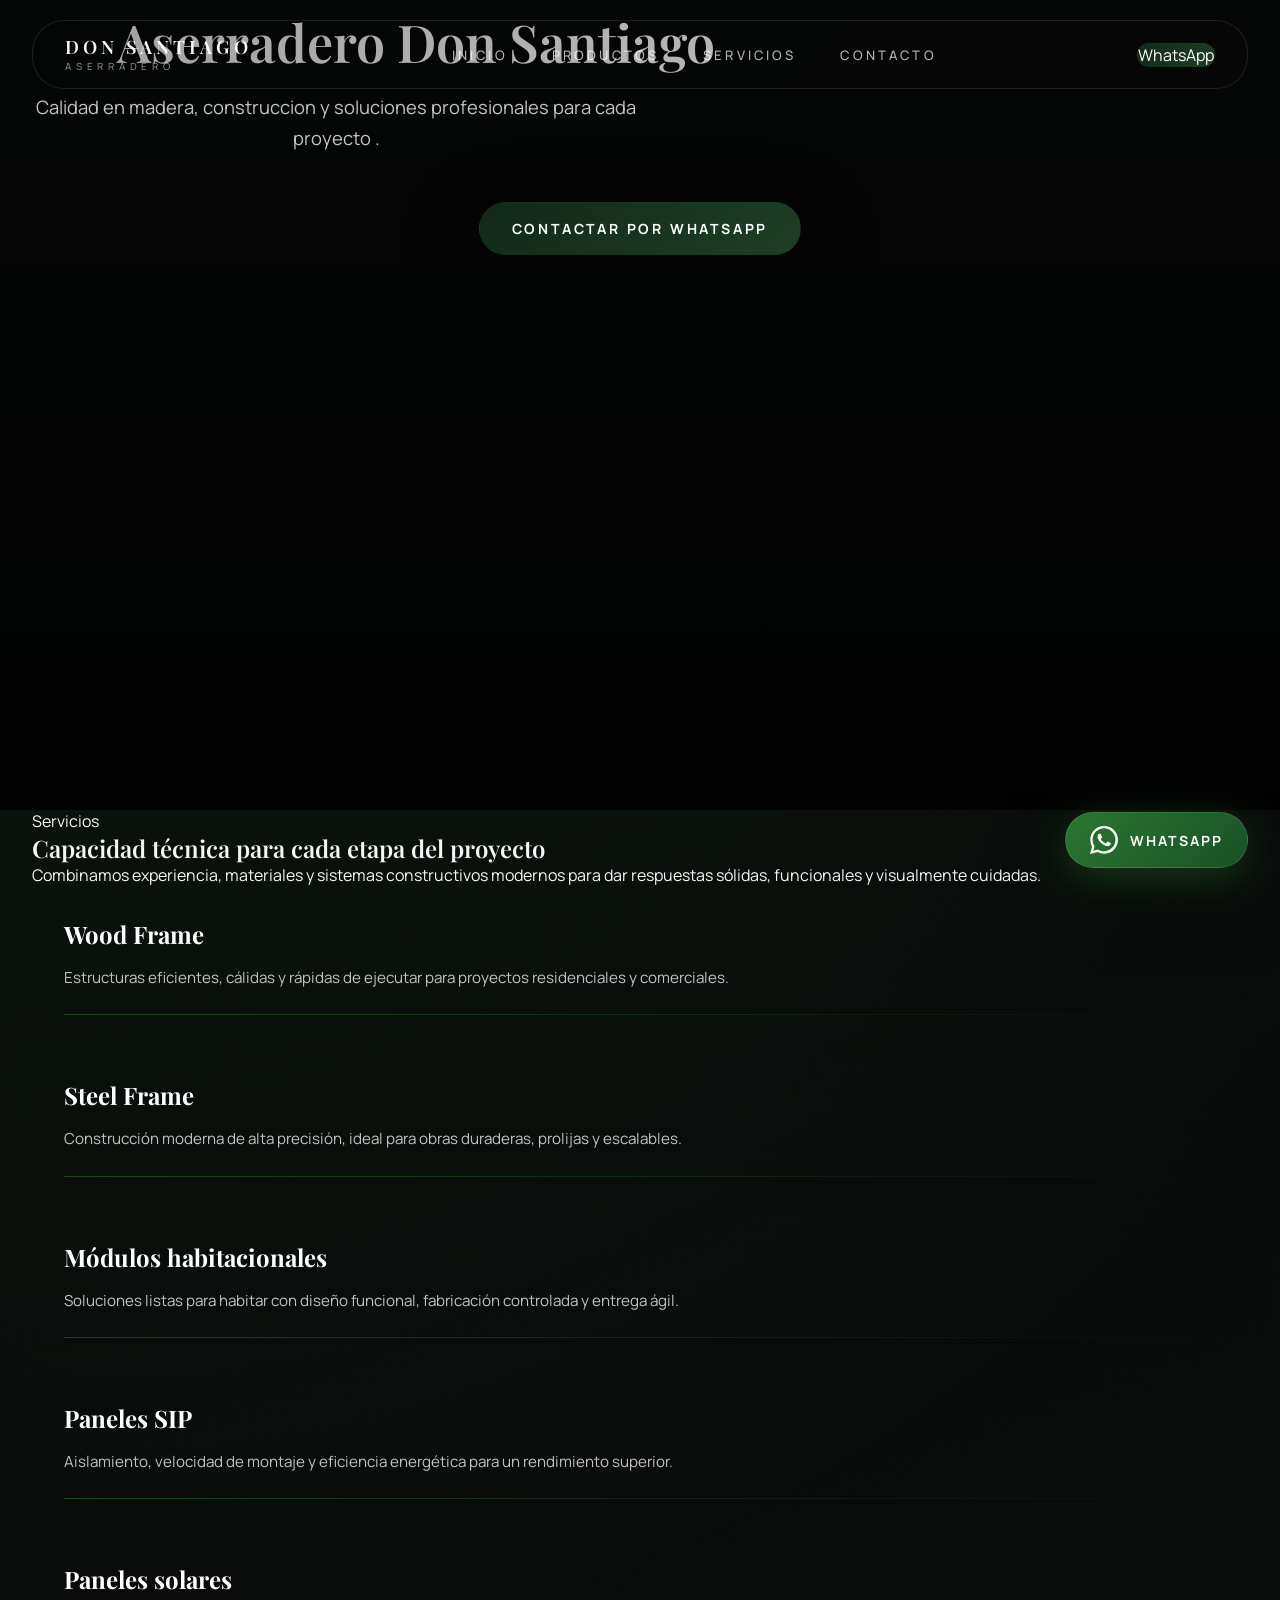
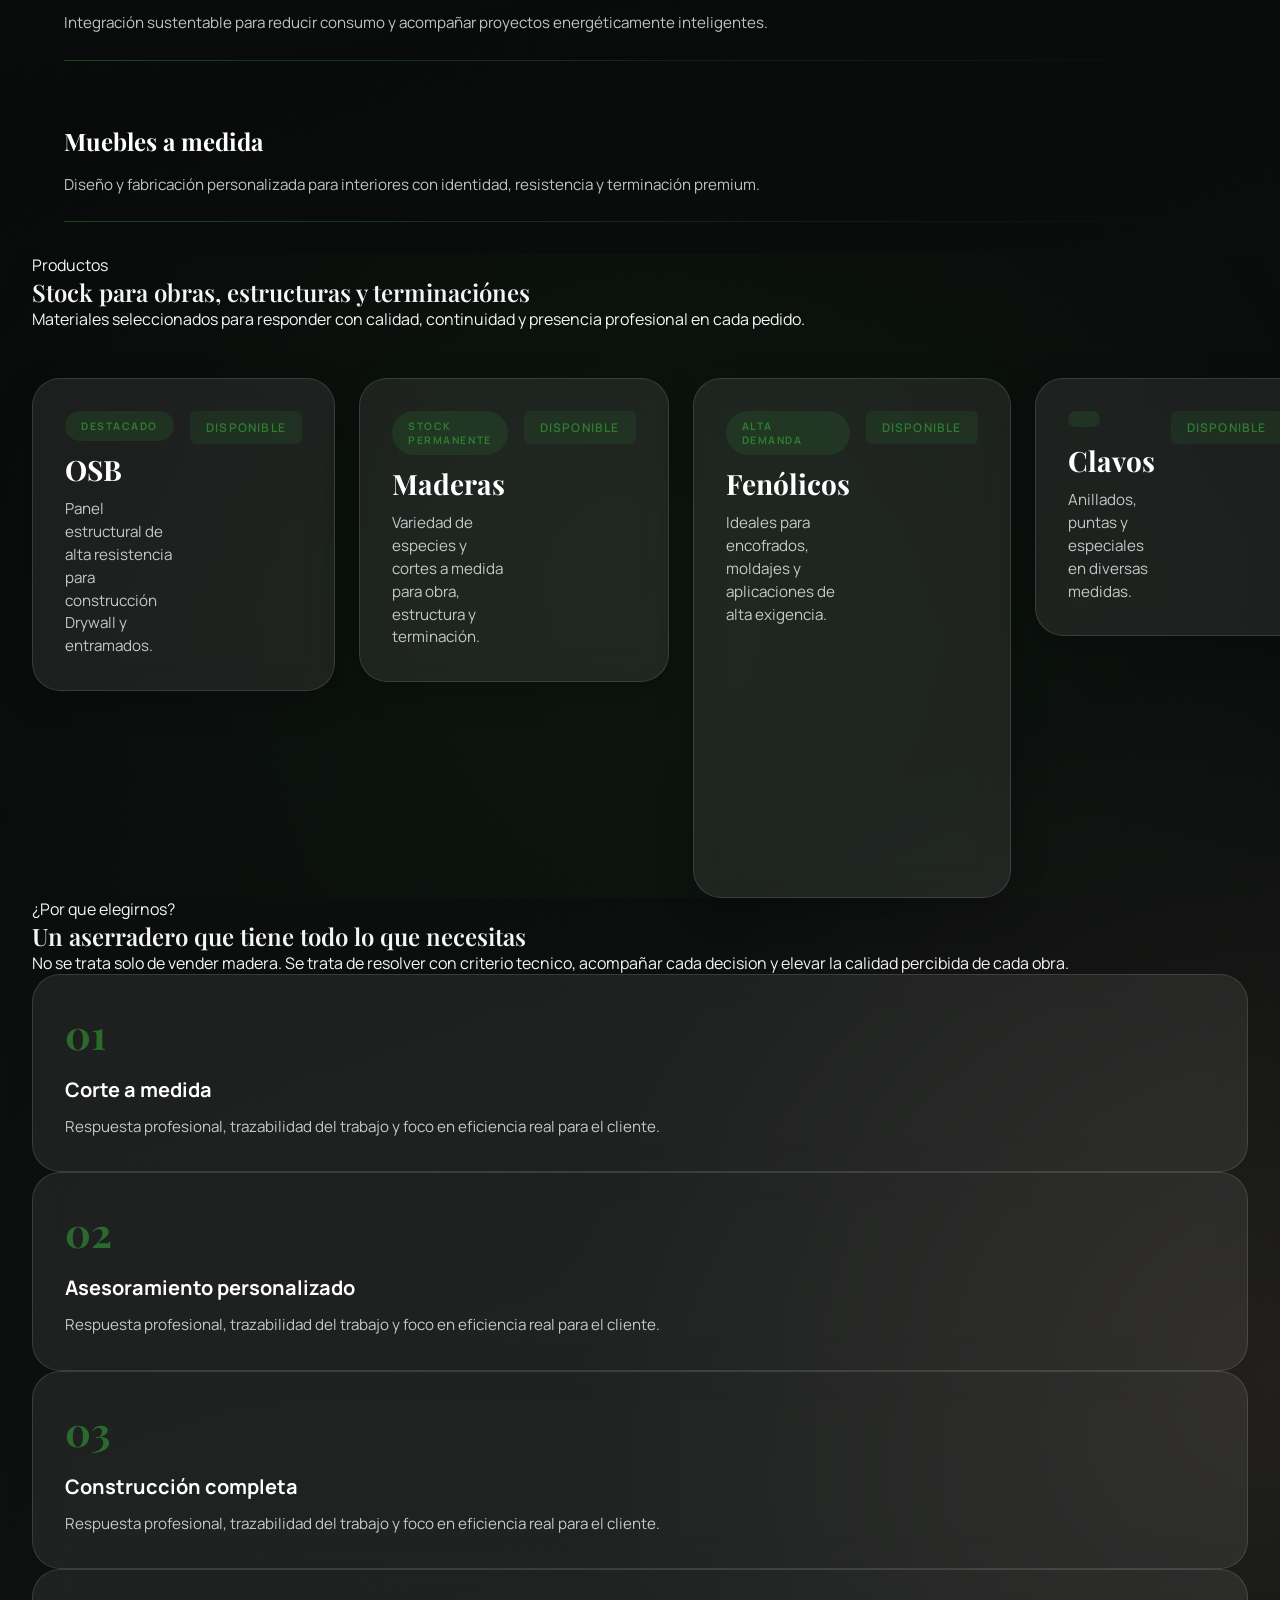
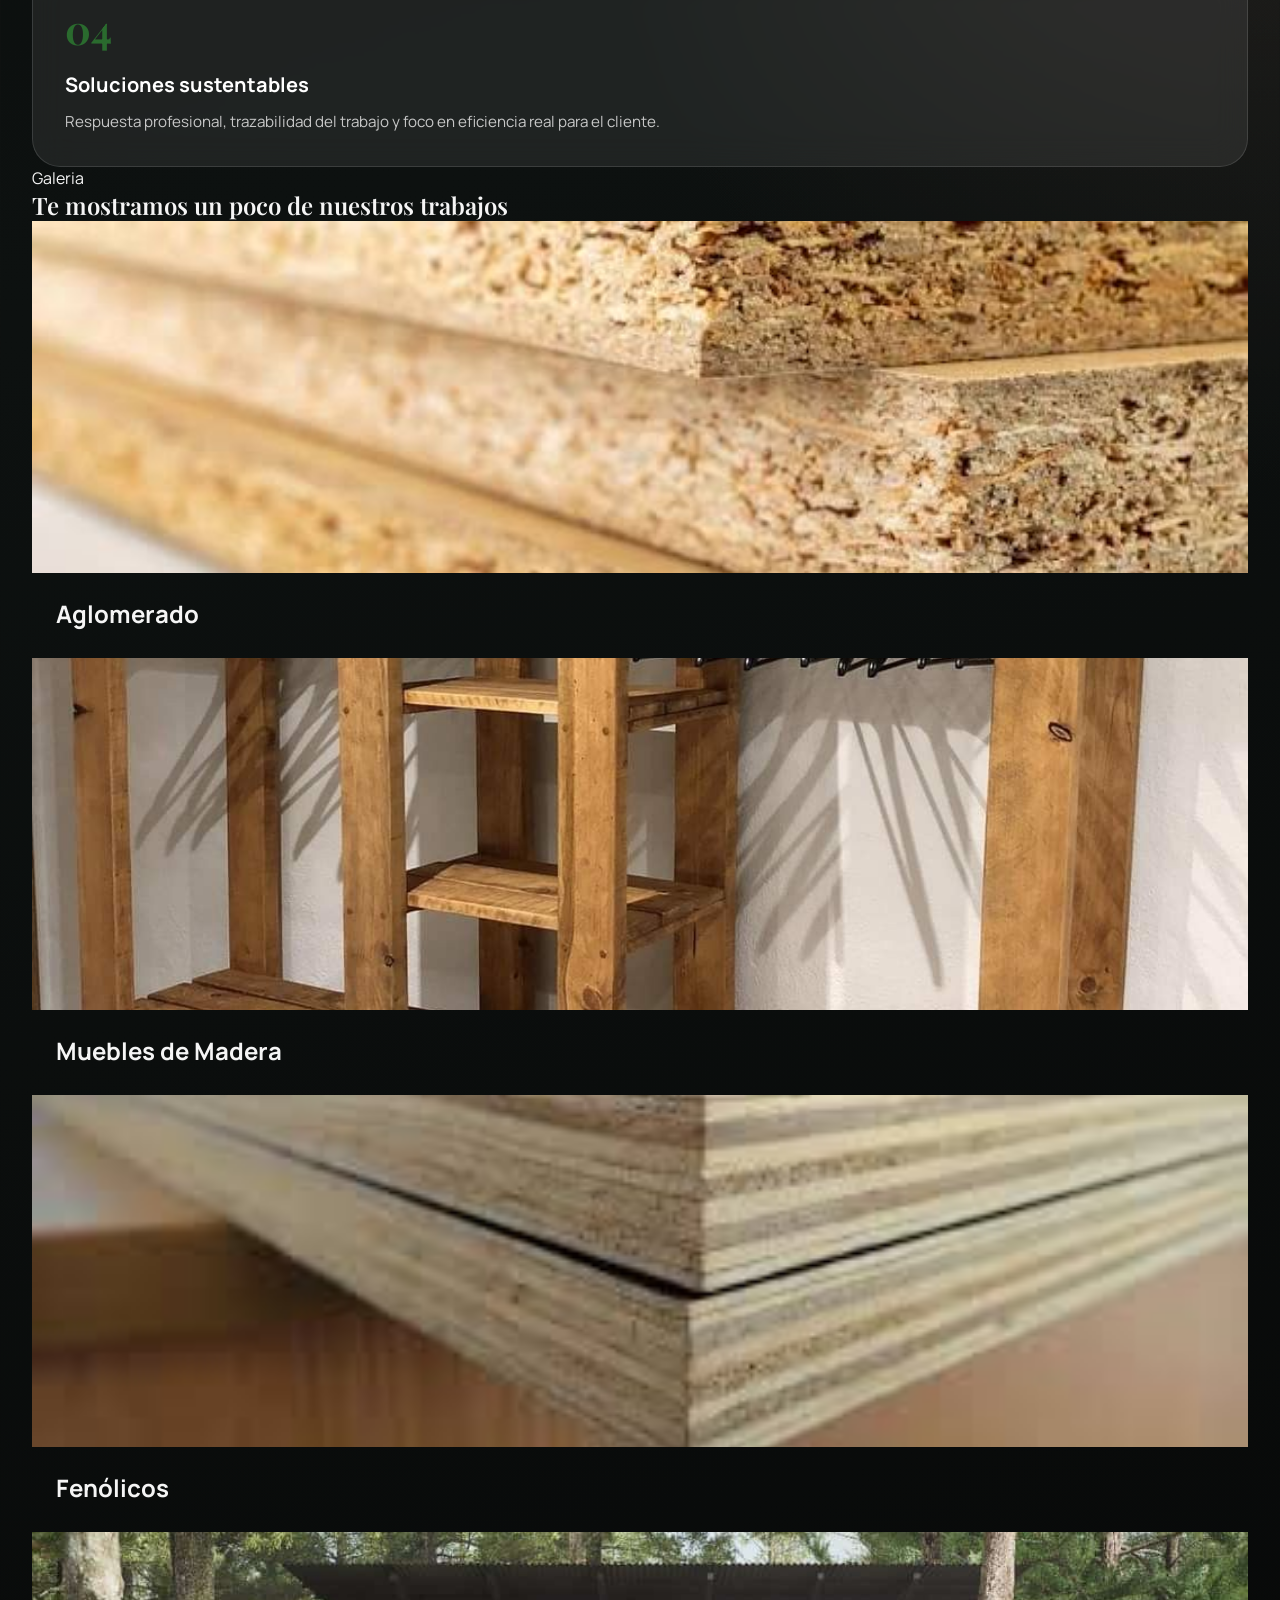
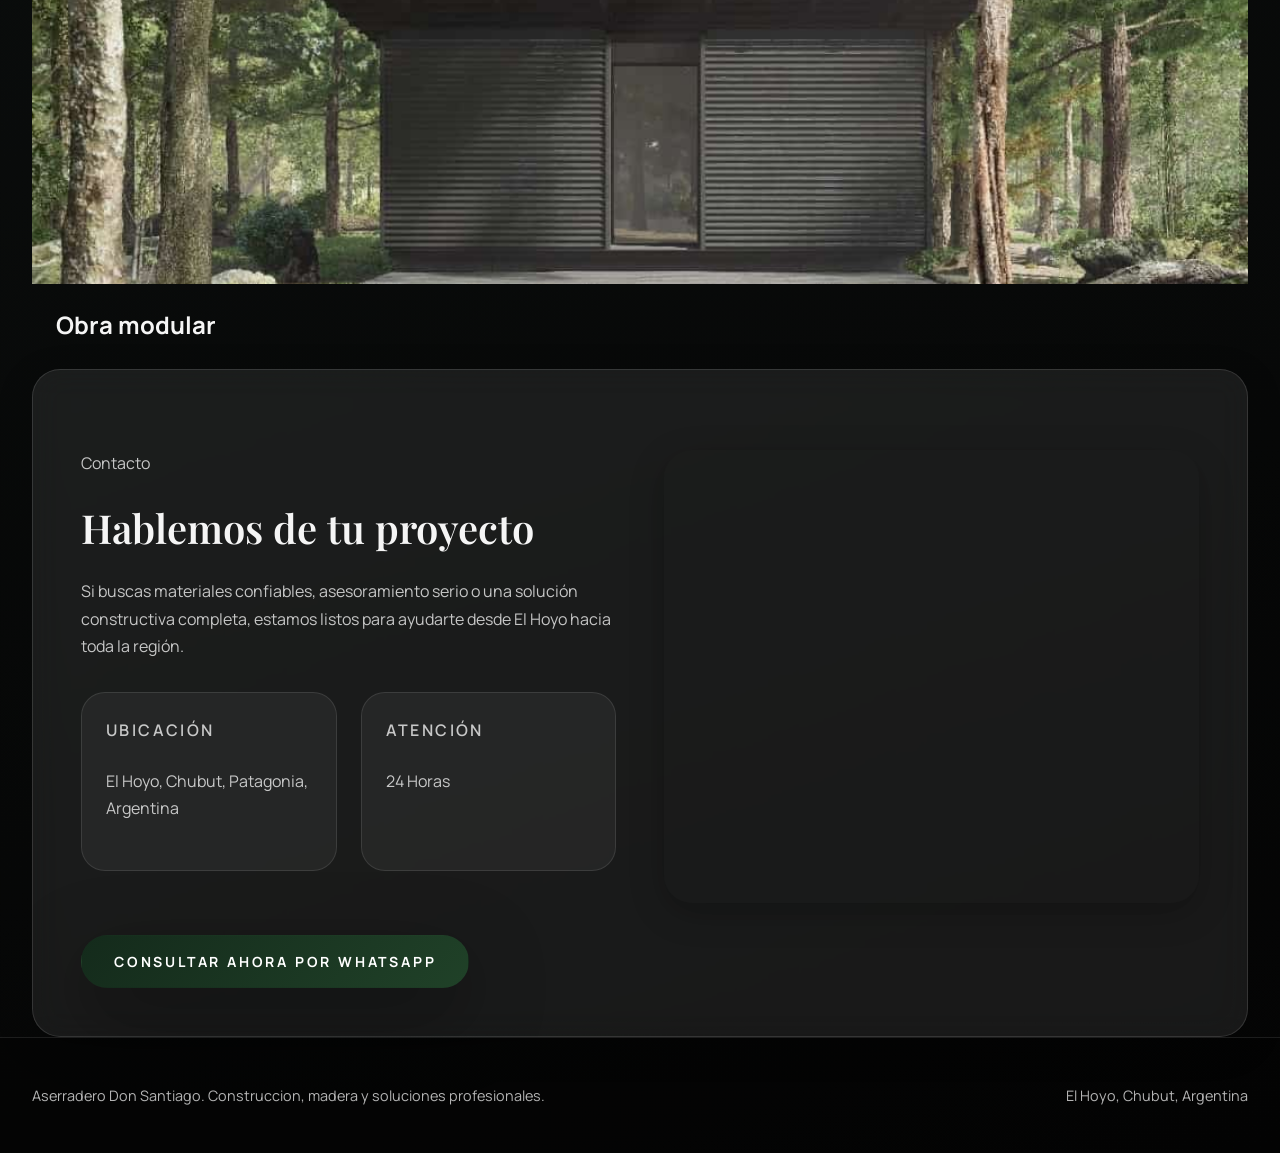
==== index.html @ be3ce48b "Update index.html" ====
﻿<!DOCTYPE html>
<html lang="es">
<head>
    <meta charset="UTF-8">
    <meta name="viewport" content="width=device-width, initial-scale=1.0">
    <title>Aserradero Don Santiago | Madera, construccion y soluciones premium</title>
    <meta name="description" content="Aserradero Don Santiago en El Hoyo, Chubut. Wood Frame, Steel Frame, modulos habitacionales, paneles SIP, paneles solares, muebles a medida y materiales de primera calidad.">
    <meta name="keywords" content="aserradero, madera, wood frame, steel frame, paneles sip, El Hoyo, Chubut, Patagonia, construccion">
    <meta name="author" content="Aserradero Don Santiago">
    <meta property="og:title" content="Aserradero Don Santiago">
    <meta property="og:description" content="Construimos con madera. Creamos futuro. Soluciones profesionales en construccion y materiales en El Hoyo, Chubut.">
    <meta property="og:type" content="website">
    <meta property="og:locale" content="es_AR">
    <link rel="preconnect" href="https://fonts.googleapis.com">
    <link rel="preconnect" href="https://fonts.gstatic.com" crossorigin>
    <link href="https://fonts.googleapis.com/css2?family=Manrope:wght@400;500;600;700;800&family=Playfair+Display:wght@600;700&display=swap" rel="stylesheet">
    <link rel="stylesheet" href="styles.css">
</head>
<body>
    <!-- Pantalla de carga -->
    <div id="loading-screen">
        <img src="Logos/Pantalla de carga Don Santiago.png" alt="Cargando..." class="loading-logo">
    </div>
    <style>
        #loading-screen {
            position: fixed;
            top: 0;
            left: 0;
            width: 100%;
            height: 100%;
            background: #1a1a1a;
            display: flex;
            justify-content: center;
            align-items: center;
            z-index: 9999;
            transition: opacity 0.5s ease;
        }
        #loading-screen.hidden {
            opacity: 0;
            pointer-events: none;
        }
        .loading-logo {
            width: 100%;
            height: 100%;
            object-fit: cover;
        }
    </style>
    <script>
        window.addEventListener('load', function() {
            setTimeout(function() {
                document.getElementById('loading-screen').classList.add('hidden');
            }, 1500);
        });
    </script>

    <!-- Navbar principal -->
    <header class="site-header">
        <div class="container">
            <div class="nav-shell" data-header-shell>
                <div class="nav-main">
                    <a href="index.html#inicio" class="brand" aria-label="Aserradero Don Santiago">
                        <div class="brand-copy">
                            <span class="brand-title">Don Santiago</span>
                            <span class="brand-subtitle">Aserradero</span>
                        </div>
                    </a>
                    <nav class="desktop-nav" aria-label="Principal">
                        <a href="index.html#inicio">Inicio</a>
                        <a href="index.html#productos">Productos</a>
                        <a href="index.html#servicios">Servicios</a>
                        <a href="index.html#contacto">Contacto</a>
                    </nav>
                    <a href="https://wa.me/5492944928970?text=Hola%20Aserradero%20Don%20Santiago,%20quiero%20hacer%20una%20consulta." target="_blank" rel="noreferrer" class="button button-whatsapp header-whatsapp">WhatsApp</a>
                    <button class="nav-toggle" type="button" aria-label="Abrir menu" aria-expanded="false" aria-controls="mobile-menu" data-nav-toggle>
                        <span class="nav-toggle-line"></span>
                        <span class="nav-toggle-line"></span>
                        <span class="nav-toggle-line"></span>
                    </button>
                </div>
                <nav class="mobile-nav" id="mobile-menu" aria-label="Principal movil" data-mobile-nav>
                    <a href="index.html#inicio">Inicio</a>
                    <a href="index.html#productos">Productos</a>
                    <a href="index.html#servicios">Servicios</a>
                    <a href="index.html#contacto">Contacto</a>
                </nav>
            </div>
        </div>
    </header>
    <main>
    <!-- HERO premium con slider de fondo -->
        <section id="inicio" class="hero" data-hero>
            <div class="hero-bg hero-bg--one" aria-hidden="true"></div>
            <div class="hero-bg hero-bg--two" aria-hidden="true"></div>
            <div class="overlay"></div>
            <div class="container hero-content hero-content--center">
                <div class="hero-copy reveal reveal-active" data-reveal="hero-copy">
                    <h1>Aserradero Don Santiago</h1>
                    <p class="hero-description">Calidad en madera, construccion y soluciones profesionales para cada proyecto .</p>
                    <div class="hero-actions">
                        <a href="https://wa.me/5492944928970?text=Hola%20Aserradero%20Don%20Santiago,%20quiero%20hacer%20una%20consulta." target="_blank" rel="noreferrer" class="button button-primary hero-whatsapp">
    Contactar por WhatsApp
</a>
                    </div>
                </div>
            </div>
        </section>
<section id="servicios" class="section">
            <div class="container">
                <div class="section-heading reveal">
                    <p class="section-eyebrow">Servicios</p>
                    <h2>Capacidad técnica para cada etapa del proyecto</h2>
                    <p class="section-text">Combinamos experiencia, materiales y sistemas constructivos modernos para dar respuestas sólidas, funcionales y visualmente cuidadas.</p>
                </div>
                <div class="services-grid">
                    <a href="Sistemas%20constructivos/Woodframe.html" class="service-link" style="text-decoration: none; color: inherit; display: block;"><article class="service-card premium-card reveal hover-lift" style="--reveal-delay: 0.05s;"><h3>Wood Frame</h3><p>Estructuras eficientes, cálidas y rápidas de ejecutar para proyectos residenciales y comerciales.</p><div class="service-divider"></div></article></a>
                    <a href="Sistemas%20constructivos/Steelframe.html" class="service-link" style="text-decoration: none; color: inherit; display: block;"><article class="service-card premium-card reveal hover-lift" style="--reveal-delay: 0.1s;"><h3>Steel Frame</h3><p>Construcción moderna de alta precisión, ideal para obras duraderas, prolijas y escalables.</p><div class="service-divider"></div></article></a>
                    <a href="Servicios/Obrasmodulares.html" class="service-link" style="text-decoration: none; color: inherit; display: block;"><article class="service-card premium-card reveal hover-lift" style="--reveal-delay: 0.15s;"><h3>Módulos habitacionales</h3><p>Soluciones listas para habitar con diseño funcional, fabricación controlada y entrega ágil.</p><div class="service-divider"></div></article></a>
                    <a href="Sistemas%20constructivos/Panelessip.html" class="service-link" style="text-decoration: none; color: inherit; display: block;"><article class="service-card premium-card reveal hover-lift" style="--reveal-delay: 0.2s;"><h3>Paneles SIP</h3><p>Aislamiento, velocidad de montaje y eficiencia energética para un rendimiento superior.</p><div class="service-divider"></div></article></a>
                    <a href="Sistemas%20constructivos/Panelessolares.html" class="service-link" style="text-decoration: none; color: inherit; display: block;"><article class="service-card premium-card reveal hover-lift" style="--reveal-delay: 0.25s;"><h3>Paneles solares</h3><p>Integración sustentable para reducir consumo y acompañar proyectos energéticamente inteligentes.</p><div class="service-divider"></div></article></a>
                    <a href="Servicios/Mueblesdemadera.html" class="service-link" style="text-decoration: none; color: inherit; display: block;"><article class="service-card premium-card reveal hover-lift" style="--reveal-delay: 0.3s;"><h3>Muebles a medida</h3><p>Diseño y fabricación personalizada para interiores con identidad, resistencia y terminación premium.</p><div class="service-divider"></div></article></a>
                </div>
            </div>
        </section>
        <section id="productos" class="section section-products">
            <div class="products-background"></div>
            <div class="container section-products-content">
                <div class="section-heading reveal">
                    <p class="section-eyebrow">Productos</p>
                    <h2>Stock para obras, estructuras y terminaciónes</h2>
                    <p class="section-text">Materiales seleccionados para responder con calidad, continuidad y presencia profesional en cada pedido.</p>
                </div>
                <div class="products-bento">
                    <a href="Servicios/Osb.html" class="product-link product-link--large" style="text-decoration: none; color: inherit; display: block; --reveal-delay: 0.05s;"><article class="product-card product-card--large reveal hover-scale"><div class="product-card-top"><div><p class="product-tag">Destacado</p><h3>OSB</h3><p class="product-card-desc">Panel estructural de alta resistencia para construcción Drywall y entramados.</p></div><span class="product-availability">Disponible</span></div></article></a>
                    <a href="Servicios/Madera.html" class="product-link product-link--wide" style="text-decoration: none; color: inherit; display: block; --reveal-delay: 0.1s;"><article class="product-card product-card--wide reveal hover-scale"><div class="product-card-top"><div><p class="product-tag">Stock permanente</p><h3>Maderas</h3><p class="product-card-desc">Variedad de especies y cortes a medida para obra, estructura y terminación.</p></div><span class="product-availability">Disponible</span></div></article></a>
                    <a href="Servicios/Fenolico.html" class="product-link product-link--tall" style="text-decoration: none; color: inherit; display: block; --reveal-delay: 0.15s;"><article class="product-card product-card--tall reveal hover-scale"><div class="product-card-top"><div><p class="product-tag">Alta demanda</p><h3>Fenólicos</h3><p class="product-card-desc">Ideales para encofrados, moldajes y aplicaciones de alta exigencia.</p></div><span class="product-availability">Disponible</span></div></article></a>
                    <a href="Servicios/Clavos.html" class="product-link product-link--small" style="text-decoration: none; color: inherit; display: block; --reveal-delay: 0.2s;"><article class="product-card product-card--small reveal hover-scale"><div class="product-card-top"><div><p class="product-tag"></p><h3>Clavos</h3><p class="product-card-desc">Anillados, puntas y especiales en diversas medidas.</p></div><span class="product-availability">Disponible</span></div></article></a>
                    <a href="Servicios/Aglomerado.html" class="product-link product-link--small" style="text-decoration: none; color: inherit; display: block; --reveal-delay: 0.25s;"><article class="product-card product-card--small reveal hover-scale"><div class="product-card-top"><div><p class="product-tag"></p><h3>Aglomerado</h3><p class="product-card-desc">Melamínicos y en crudo para muebles y terminaciones.</p></div><span class="product-availability">Disponible</span></div></article></a>
                </div>
            </div>
        </section>
        <section class="section">
            <div class="container differential-layout">
                <div class="differential-intro reveal">
                    <div class="differential-panel">
                        <p class="section-eyebrow">¿Por que elegirnos?</p>
                        <h2>Un aserradero que tiene todo lo que necesitas</h2>
                        <p>No se trata solo de vender madera. Se trata de resolver con criterio tecnico, acompañar cada decision y elevar la calidad percibida de cada obra.</p>
                    </div>
                </div>
                <div class="differential-list">
                    <article class="differential-card premium-card reveal hover-lift" style="--reveal-delay: 0.05s;"><div class="differential-number">01</div><div><h3>Corte a medida</h3><p>Respuesta profesional, trazabilidad del trabajo y foco en eficiencia real para el cliente.</p></div></article>
                    <article class="differential-card premium-card reveal hover-lift" style="--reveal-delay: 0.1s;"><div class="differential-number">02</div><div><h3>Asesoramiento personalizado</h3><p>Respuesta profesional, trazabilidad del trabajo y foco en eficiencia real para el cliente.</p></div></article>
                    <article class="differential-card premium-card reveal hover-lift" style="--reveal-delay: 0.15s;"><div class="differential-number">03</div><div><h3>Construcción completa</h3><p>Respuesta profesional, trazabilidad del trabajo y foco en eficiencia real para el cliente.</p></div></article>
                    <article class="differential-card premium-card reveal hover-lift" style="--reveal-delay: 0.2s;"><div class="differential-number">04</div><div><h3>Soluciones sustentables</h3><p>Respuesta profesional, trazabilidad del trabajo y foco en eficiencia real para el cliente.</p></div></article>
                </div>
            </div>
        </section>
        <!--Galeria y animaciones de las fotos-->
        <section class="section">
            <div class="container">
                <div class="section-heading section-heading-centered reveal">
                    <p class="section-eyebrow">Galeria</p>
                    <h2>Te mostramos un poco de nuestros trabajos</h2>
                </div>
                <div class="gallery-grid">
                    <a href="Servicios/Aglomerado.html" class="gallery-link" style="text-decoration: none; color: inherit; display: block;">
                    <article class="gallery-card premium-card reveal" style="--reveal-delay: 0.05s;">
                        <div class="gallery-slider" data-slider>
                            <img class="slide active" src="img/Aglomerados/Madera Aglomerada 1.jpg" alt="Ejemplo de aglomerado de madera 1">
                            <img class="slide" src="img/Aglomerados/Madera Aglomerada 2.jpg" alt="Ejemplo de aglomerado de madera 2">
                        </div>
                        <div class="gallery-overlay"></div>
                        <div class="gallery-caption"><h3>Aglomerado</h3></div>
                    </article>
                    </a>
                    <a href="Servicios/Mueblesdemadera.html" class="gallery-link" style="text-decoration: none; color: inherit; display: block;">
                    <article class="gallery-card premium-card reveal" style="--reveal-delay: 0.1s;">
                        <div class="gallery-slider" data-slider>
                            <img class="slide active" src="img/Muebles De Madera/Ropero de madera.jpg" alt="Ropero de madera">
                            <img class="slide" src="img/Muebles De Madera/Mueble De Madera 1.jpg" alt="Mueble de madera">
                            <img class="slide" src="img/Muebles De Madera/Mesada cocina 1.jpg" alt="Mesada de cocina de madera">
                            <img class="slide" src="img/Muebles De Madera/Mueble Para Bano.jpg" alt="Mueble de madera para bano">
                            <img class="slide" src="img/Muebles De Madera/Mueble Para Bano 2.jpg" alt="Mueble de bano de madera">
                        </div>
                        <div class="gallery-overlay"></div>
                        <div class="gallery-caption"><h3>Muebles de Madera</h3></div>
                    </article>
                    </a>
                    <a href="Servicios/Fenolico.html" class="gallery-link" style="text-decoration: none; color: inherit; display: block;">
                    <article class="gallery-card premium-card reveal" style="--reveal-delay: 0.15s;">
                        <div class="gallery-slider" data-slider>
                            <img class="slide active" src="img/Fenolicos/Imagen Fenolico 1.jpg" alt="Fenolicos1">
                            <img class="slide" src="img/Fenolicos/Imagen Fenolico 2.jpg" alt="Fenolicos2">
                        </div>
                        <div class="gallery-overlay"></div>
                    <div class="gallery-caption"><h3>Fenólicos</h3></div>
                    </article>
                    </a>
                    <a href="Servicios/Obrasmodulares.html" class="gallery-link" style="text-decoration: none; color: inherit; display: block;">
                    <article class="gallery-card premium-card reveal" style="--reveal-delay: 0.2s;">
                        <div class="gallery-slider" data-slider>
                            <img class="slide active" src="img/Viviendas Modulares/Obra Modular 1.jpeg" alt="Obra modular">
                            <img class="slide" src="img/Viviendas Modulares/Obra Modular 2.jpeg" alt="Modulo habitacional moderno">
                            <img class="slide" src="img/Viviendas Modulares/Obra Modular 3.jpeg" alt="Proyecto modular terminado">
                            <img class="slide" src="img/Viviendas Modulares/Obra Modular 4.jpeg" alt="Proyecto modular increible">
                            <img class="slide" src="img/Paneles/Imagen Panel 1.jpeg" alt="Paneles SIP en fabricacion">
                            <img class="slide" src="img/Paneles/Imagen Panel 5.jpeg" alt="Paneles SIP en obra">
                            <img class="slide" src="img/Paneles/Imagen Panel 7.jpeg" alt="Detalle de panel SIP en obra">
                        </div>
                        <div class="gallery-overlay"></div>
                        <div class="gallery-caption"><h3>Obra modular</h3></div>
                    </article>
                    </a>
                </div>
            </div>
        </section>
        <section id="contacto" class="section contact-section">
            <div class="container">
                <div class="contact-shell premium-card reveal">
                    <div class="contact-grid-new">
                        <div class="contact-intro">
                            <p class="section-eyebrow">Contacto</p>
                            <h2>Hablemos de tu proyecto</h2>
                            <p class="contact-text">Si buscas materiales confiables, asesoramiento serio o una solución constructiva completa, estamos listos para ayudarte desde El Hoyo hacia toda la región.</p>
                            <div class="contact-cards">
                                <div class="contact-card premium-card"><p class="contact-card-label">Ubicación</p><p class="contact-card-value">El Hoyo, Chubut, Patagonia, Argentina</p></div>
                                <div class="contact-card premium-card"><p class="contact-card-label">Atención</p><p class="contact-card-value">24 Horas</p></div>
                            </div>
                        </div>
                        <div class="contact-map-container">
                            <div class="map-placeholder" id="contact-map">
                               <iframe src="https://www.google.com/maps/embed?pb=!1m18!1m12!1m3!1d2413.5134651670223!2d-71.48815498023444!3d-42.0863116622335!2m3!1f0!2f0!3f0!3m2!1i1024!2i768!4f13.1!3m3!1m2!1s0x961b938d6ed3ad3d%3A0x2a8734569cbf7fd6!2saserradero%20don%20santiago!5e1!3m2!1ses-419!2sar!4v1775004917664!5m2!1ses-419!2sar" width="600" height="450" style="border:0;" allowfullscreen="" loading="lazy" referrerpolicy="no-referrer-when-downgrade"></iframe>
                            </div>
                        </div>
                    </div>
                    <div class="contact-action">
                        <a href="https://wa.me/5492944928970?text=Hola%20Aserradero%20Don%20Santiago,%20quiero%20hacer%20una%20consulta." target="_blank" rel="noreferrer" class="button button-primary shine">Consultar ahora por WhatsApp</a>
                    </div>
                </div>
            </div>
        </section>
    </main>
    <footer class="site-footer">
        <div class="container footer-content">
            <p>Aserradero Don Santiago. Construccion, madera y soluciones profesionales.</p>
            <p>El Hoyo, Chubut, Argentina</p>
        </div>
    </footer>
    <a href="https://wa.me/5492944928970?text=Hola%20Aserradero%20Don%20Santiago,%20quiero%20hacer%20una%20consulta." target="_blank" rel="noreferrer" class="floating-whatsapp" aria-label="Contactar por WhatsApp">
        <span class="floating-whatsapp-icon" aria-hidden="true">
            <svg viewBox="0 0 24 24" class="whatsapp-icon"><path d="M20.52 3.48A11.8 11.8 0 0 0 12.11 0C5.58 0 .26 5.3.26 11.82c0 2.08.54 4.1 1.56 5.89L0 24l6.48-1.69a11.84 11.84 0 0 0 5.63 1.44h.01c6.52 0 11.82-5.31 11.82-11.83 0-3.16-1.23-6.13-3.42-8.44Zm-8.4 18.27h-.01a9.86 9.86 0 0 1-5.02-1.37l-.36-.21-3.84 1 1.03-3.74-.23-.39a9.8 9.8 0 0 1-1.5-5.22c0-5.41 4.4-9.82 9.83-9.82 2.62 0 5.07 1.02 6.92 2.88a9.73 9.73 0 0 1 2.88 6.94c0 5.41-4.41 9.83-9.82 9.83Zm5.39-7.37c-.29-.14-1.73-.85-1.99-.95-.27-.1-.46-.14-.65.15-.2.29-.76.95-.93 1.14-.17.2-.34.22-.63.07-.29-.15-1.22-.45-2.32-1.44-.86-.77-1.44-1.73-1.61-2.02-.17-.29-.02-.45.13-.6.13-.13.29-.34.44-.51.15-.17.19-.29.29-.48.1-.2.05-.36-.02-.51-.08-.14-.65-1.57-.89-2.15-.24-.58-.48-.49-.65-.5h-.55c-.19 0-.49.07-.75.36-.26.29-.99.97-.99 2.37s1.01 2.74 1.15 2.93c.14.19 1.97 3.01 4.77 4.22.67.29 1.19.46 1.59.59.67.21 1.28.18 1.76.11.54-.08 1.73-.71 1.97-1.4.24-.69.24-1.29.17-1.4-.07-.11-.27-.18-.56-.32Z"></path></svg>
        </span>
        WhatsApp
    </a>
    <script src="script.js"></script>
</body>
</html>
---- styles.css ----
:root {
    color-scheme: dark;
    --color-forest: #2e7d32;
    --color-forest-dark: #256a29;
    --color-wood: #8d6e63;
    --color-coal: #050505;
    --color-coal-soft: #0d1110;
    --color-text: rgba(255, 255, 255, 0.96);
    --color-text-soft: rgba(255, 255, 255, 0.45);
    --border-soft: rgba(255, 255, 255, 0.1);
    --border-strong: rgba(255, 255, 255, 0.12);
    --glass-bg: rgba(255, 255, 255, 0.08);
    --shadow-glow: 0 25px 80px rgba(0, 0, 0, 0.35);
    --shadow-glass: 0 10px 35px rgba(0, 0, 0, 0.22);
    --radius-xl: 2rem;
    --radius-lg: 1.75rem;
    --radius-md: 1.5rem;
    --container: 1280px;
}

/* Animaciones principales */
@keyframes nav-drop {
    from {
        opacity: 0;
        transform: translateY(-2rem);
    }
    to {
        opacity: 1;
        transform: translateY(0);
    }
}

@keyframes reveal-up {
    to {
        opacity: 1;
        transform: translateY(0);
    }
}

@keyframes timeline-slide {
    to {
        opacity: 1;
        transform: translateX(0);
    }
}

*,
*::before,
*::after {
    box-sizing: border-box;
}

html {
    scroll-behavior: smooth;
}

body {
    margin: 0;
    min-width: 320px;
    font-family: "Manrope", sans-serif;
    color: var(--color-text);
    background:
        radial-gradient(circle at top left, rgba(46, 125, 50, 0.16), transparent 28%),
        radial-gradient(circle at right, rgba(141, 110, 99, 0.16), transparent 22%),
        linear-gradient(160deg, var(--color-coal) 0%, var(--color-coal-soft) 55%, var(--color-coal) 100%);
    overflow-x: hidden;
}

body::before {
    content: "";
    position: fixed;
    inset: 0;
    pointer-events: none;
    background-image:
        linear-gradient(rgba(255, 255, 255, 0.025) 1px, transparent 1px),
        linear-gradient(90deg, rgba(255, 255, 255, 0.025) 1px, transparent 1px);
    background-size: 120px 120px;
    mask-image: radial-gradient(circle at center, black 35%, transparent 85%);
    opacity: 0.35;
    z-index: 0;
}

img {
    display: block;
    max-width: 100%;
}

a {
    color: inherit;
    text-decoration: none;
}

p,
h1,
h2,
h3 {
    margin: 0;
}

.container {
    position: relative;
    width: min(calc(100% - 2rem), var(--container));
    margin: 0 auto;
    z-index: 1;
}

/* Navbar premium minimalista */
.site-header {
    position: fixed;
    inset: 0 0 auto;
    z-index: 50;
    padding: 1.25rem 0;
    animation: nav-drop 900ms ease both;
}

.nav-shell {
    border: 1px solid rgba(255, 255, 255, 0.1);
    border-radius: var(--radius-xl);
    padding: 1rem 1.75rem;
    background: linear-gradient(135deg, rgba(5, 7, 6, 0.35), rgba(10, 12, 11, 0.2));
    box-shadow: none;
    backdrop-filter: blur(14px);
    -webkit-backdrop-filter: blur(14px);
    transition: background 450ms ease, border-color 450ms ease, backdrop-filter 450ms ease, transform 450ms ease, padding 450ms ease;
}

.nav-shell.is-scrolled {
    background: linear-gradient(135deg, rgba(6, 8, 7, 0.82), rgba(9, 11, 10, 0.7));
    border-color: rgba(255, 255, 255, 0.16);
    backdrop-filter: blur(20px);
    -webkit-backdrop-filter: blur(20px);
    transform: translateY(-1px);
    padding: 0.85rem 1.5rem;
}

.nav-main {
    display: flex;
    align-items: center;
    justify-content: space-between;
    gap: 1.5rem;
}

.brand {
    display: flex;
    align-items: center;
    gap: 0.75rem;
}

.brand-mark {
    display: grid;
    place-items: center;
    width: 2.75rem;
    height: 2.75rem;
    border-radius: 999px;
    background: linear-gradient(135deg, var(--color-forest), var(--color-wood));
    font-size: 0.875rem;
    font-weight: 800;
    letter-spacing: 0.24em;
    box-shadow: var(--shadow-glow);
}

.brand-copy {
    display: flex;
    flex-direction: column;
    line-height: 1.1;
}

.brand-title {
    font-family: "Playfair Display", serif;
    font-size: 1.15rem;
    font-weight: 600;
    letter-spacing: 0.22em;
    text-transform: uppercase;
}

.brand-subtitle {
    margin-top: 0.25rem;
    font-size: 0.62rem;
    font-weight: 500;
    text-transform: uppercase;
    letter-spacing: 0.48em;
    color: rgba(255, 255, 255, 0.5);
}

.desktop-nav {
    display: none;
    align-items: center;
    gap: 2.75rem;
}

.desktop-nav a {
    position: relative;
    font-size: 0.82rem;
    color: rgba(255, 255, 255, 0.7);
    font-weight: 500;
    letter-spacing: 0.24em;
    text-transform: uppercase;
    transition: color 500ms ease;
}

.desktop-nav a:hover {
    color: rgba(255, 255, 255, 0.95);
}

.desktop-nav a::after {
    content: "";
    position: absolute;
    left: 50%;
    bottom: -0.6rem;
    width: 0;
    height: 1px;
    border-radius: 999px;
    background: rgba(255, 255, 255, 0.6);
    transform: translateX(-50%);
    transition: width 500ms ease;
}

.desktop-nav a:hover::after {
    width: 60%;
}

.mobile-nav {
    display: grid;
    grid-template-columns: repeat(2, minmax(0, 1fr));
    gap: 0.75rem;
    margin-top: 1.25rem;
    max-height: 0;
    opacity: 0;
    transform: translateY(-8px);
    pointer-events: none;
    overflow: hidden;
    transition: max-height 450ms ease, opacity 450ms ease, transform 450ms ease;
}

.nav-shell.is-open .mobile-nav {
    max-height: 240px;
    opacity: 1;
    transform: translateY(0);
    pointer-events: auto;
}

.mobile-nav a {
    border: 1px solid rgba(255, 255, 255, 0.12);
    border-radius: 999px;
    background: rgba(255, 255, 255, 0.03);
    padding: 0.75rem 0.5rem;
    text-align: center;
    font-size: 0.68rem;
    font-weight: 600;
    text-transform: uppercase;
    letter-spacing: 0.24em;
    color: rgba(255, 255, 255, 0.7);
    transition: background 450ms ease, color 450ms ease, border-color 450ms ease;
}

.mobile-nav a:hover {
    background: rgba(255, 255, 255, 0.08);
    border-color: rgba(255, 255, 255, 0.2);
    color: rgba(255, 255, 255, 0.95);
}

.button {
    display: inline-flex;
    align-items: center;
    justify-content: center;
    border-radius: 999px;
    border: 1px solid transparent;
    transition: transform 450ms ease, background 450ms ease, border-color 450ms ease, box-shadow 450ms ease;
}

.button:hover {
    transform: translateY(-1px);
}

.button-primary,
.button-whatsapp {
    background: linear-gradient(135deg, rgba(20, 45, 28, 0.9), rgba(33, 70, 42, 0.9));
    color: #fff;
}

.button-primary:hover,
.button-whatsapp:hover {
    background: linear-gradient(135deg, rgba(24, 55, 34, 0.95), rgba(38, 82, 49, 0.95));
}

.button-primary {
    padding: 1rem 2rem;
    font-size: 0.875rem;
    font-weight: 700;
    letter-spacing: 0.2em;
    text-transform: uppercase;
    box-shadow: var(--shadow-glow);
}

.button-secondary {
    padding: 1rem 2rem;
    border-color: rgba(255, 255, 255, 0.2);
    background: rgba(255, 255, 255, 0.1);
    color: #fff;
    font-size: 0.875rem;
    font-weight: 600;
    letter-spacing: 0.2em;
    text-transform: uppercase;
}

.button-secondary:hover {
    background: rgba(255, 255, 255, 0.15);
}

.nav-toggle {
    display: inline-flex;
    flex-direction: column;
    justify-content: center;
    gap: 0.35rem;
    width: 2.75rem;
    height: 2.75rem;
    border-radius: 999px;
    border: 1px solid rgba(255, 255, 255, 0.16);
    background: rgba(255, 255, 255, 0.03);
    cursor: pointer;
    transition: background 450ms ease, border-color 450ms ease, transform 450ms ease;
}

.nav-toggle:hover {
    background: rgba(255, 255, 255, 0.08);
    border-color: rgba(255, 255, 255, 0.28);
}

.nav-toggle-line {
    width: 1.3rem;
    height: 2px;
    margin: 0 auto;
    border-radius: 999px;
    background: rgba(255, 255, 255, 0.7);
    transition: transform 450ms ease, opacity 450ms ease;
}

.nav-shell.is-open .nav-toggle-line:nth-child(1) {
    transform: translateY(6px) rotate(45deg);
}

.nav-shell.is-open .nav-toggle-line:nth-child(2) {
    opacity: 0;
}

.nav-shell.is-open .nav-toggle-line:nth-child(3) {
    transform: translateY(-6px) rotate(-45deg);
}

.glass-panel {
    background: var(--glass-bg);
    border: 1px solid var(--border-strong);
    backdrop-filter: blur(16px);
    -webkit-backdrop-filter: blur(16px);
    box-shadow: var(--shadow-glass);
}

/* Estilos de servicios */
.service-card {
    padding: 2rem;
    border-radius: var(--radius-lg);
    transition: all 500ms ease;
}

.service-card h3 {
    font-family: "Playfair Display", serif;
    font-size: 1.5rem;
    font-weight: 700;
    color: #fff;
    margin: 0 0 1rem 0;
}

.service-card p {
    font-size: 0.95rem;
    color: rgba(255, 255, 255, 0.75);
    line-height: 1.6;
    margin: 0;
}

.service-divider {
    width: 100%;
    height: 1px;
    background: linear-gradient(90deg, var(--color-forest), transparent);
    margin-top: 1.5rem;
    opacity: 0.5;
}

.hover-lift:hover {
    transform: translateY(-8px);
    box-shadow: 0 20px 60px rgba(0, 0, 0, 0.3);
}

.hover-shift:hover {
    transform: translateX(4px);
}

/* Diferenciales */
.differential-card {
    background: var(--glass-bg);
    border: 1px solid var(--border-strong);
    backdrop-filter: blur(16px);
    -webkit-backdrop-filter: blur(16px);
    padding: 2rem;
    border-radius: var(--radius-lg);
    transition: all 500ms ease;
}

.differential-card:hover {
    transform: translateY(-8px);
    box-shadow: 0 20px 60px rgba(0, 0, 0, 0.3);
}

.differential-number {
    font-family: "Playfair Display", serif;
    font-size: 2.5rem;
    font-weight: 700;
    color: var(--color-forest);
    margin-bottom: 1rem;
    opacity: 0.8;
}

.differential-card h3 {
    font-size: 1.25rem;
    font-weight: 700;
    color: #fff;
    margin: 0 0 0.75rem 0;
}

.differential-card p {
    font-size: 0.95rem;
    color: rgba(255, 255, 255, 0.75);
    line-height: 1.6;
    margin: 0;
}

.hero {
    position: relative;
    min-height: 90vh;
    height: auto;
    overflow: hidden;
    background-color: #0b0f0d;
}

.hero-section {
    position: relative;
    min-height: 90vh;
    padding: 5rem 0 3rem;
    overflow: hidden;
    background-color: #0b0f0d;
}

.hero-content {
    position: relative;
    z-index: 3;
    padding: 0;
}

.hero-content--center {
    justify-content: center;
    text-align: center;
}

.hero-grid {
    display: grid;
    gap: 2.5rem;
    width: 100%;
    align-items: start;
}

.hero-panel {
    margin-top: 2rem;
}

.hero-panel .metrics-grid {
    margin-top: 0;
}

.hero-bg {
    position: absolute;
    inset: 0;
    background-size: cover;
    background-position: center;
    background-repeat: no-repeat;
    opacity: 0;
    transition: opacity 900ms ease;
    z-index: 1;
}

.hero-bg.is-active {
    opacity: 1;
}

.hero-image,
.hero-overlay,
.hero-fade {
    position: absolute;
    inset: 0;
}

.hero-image {
    width: 100%;
    height: 100%;
    object-fit: cover;
}

.hero-overlay {
    background: linear-gradient(rgba(0, 0, 0, 0.6), rgba(0, 0, 0, 0.85));
}

.overlay {
    position: absolute;
    inset: 0;
    background: linear-gradient(rgba(0, 0, 0, 0.6), rgba(0, 0, 0, 0.85));
    pointer-events: none;
    z-index: 2;
}

.hero-fade {
    top: auto;
    height: 12rem;
    background: linear-gradient(to top, var(--color-coal), transparent);
}

.hero-kicker {
    display: inline-flex;
    padding: 0.65rem 1rem;
    border: 1px solid rgba(255, 255, 255, 0.15);
    border-radius: 999px;
    background: rgba(255, 255, 255, 0.1);
    backdrop-filter: blur(10px);
    font-size: 0.75rem;
    text-transform: uppercase;
    letter-spacing: 0.28em;
    color: rgba(255, 255, 255, 0.8);
}

.hero-copy h1,
.section-heading h2,
.differential-panel h2,
.contact-shell h2 {
    font-family: "Playfair Display", serif;
    font-weight: 600;
}

.hero-copy h1 {
    max-width: 48rem;
    margin-top: 0.75rem;
    font-size: clamp(2.25rem, 5.5vw, 3.25rem);
    line-height: 1.15;
}

.hero-copy h1 span {
    color: #cbb4a6;
}

.hero-description {
    max-width: 38rem;
    margin-top: 1.25rem;
    font-size: clamp(1rem, 2vw, 1.15rem);
    line-height: 1.7;
    color: rgba(255, 255, 255, 0.76);
}

.hero-actions {
    display: flex;
    flex-direction: column;
    align-items: center;
    gap: 1rem;
    margin-top: 3rem;
}

@media (min-width: 640px) {
    .hero-actions {
        flex-direction: row;
        justify-content: center;
    }
}

.button-whatsapp-hero {
    padding: 1rem 2rem;
    font-size: 0.875rem;
    font-weight: 700;
    letter-spacing: 0.2em;
    text-transform: uppercase;
    border: 1px solid transparent;
    box-shadow: var(--shadow-glow);
    background: linear-gradient(135deg, rgba(46, 125, 50, 0.9), rgba(26, 86, 39, 0.9));
    color: #fff;
}

.button-whatsapp-hero:hover {
    background: linear-gradient(135deg, rgba(54, 145, 58, 0.95), rgba(38, 110, 54, 0.95));
    transform: translateY(-2px);
    box-shadow: 0 0 30px rgba(46, 125, 50, 0.5), var(--shadow-glow);
}

@media (max-width: 767px) {
    .hero-actions {
        margin-top: 2rem;
    }
}

@media (min-width: 768px) {
    .container {
        width: min(calc(100% - 4rem), var(--container));
    }

    .nav-shell {
        padding: 1rem 2rem;
    }

    .desktop-nav {
        display: flex;
    }

    .mobile-nav {
        display: none;
    }

    .nav-toggle {
        display: none;
    }

    .services-grid,
    .gallery-grid {
        grid-template-columns: repeat(2, minmax(0, 1fr));
    }

    .benefits-grid,
    .info-grid {
        grid-template-columns: repeat(2, minmax(0, 1fr));
    }

    .contact-shell {
        padding: 3rem;
    }

    .contact-grid-new {
        grid-template-columns: 1fr 1fr;
    }

    .contact-map-container {
        min-height: 400px;
    }

    .footer-content {
        flex-direction: row;
        align-items: center;
        justify-content: space-between;
    }
}

@media (min-width: 1024px) {
    .hero-grid {
        grid-template-columns: 1.2fr 0.8fr;
        align-items: start;
    }

    .differential-layout,
    .contact-grid {
        grid-template-columns: minmax(0, 0.9fr) minmax(0, 1.1fr);
        align-items: center;
    }

    .contact-grid {
        grid-template-columns: minmax(0, 1.1fr) minmax(0, 0.9fr);
    }
}

@media (min-width: 1280px) {
    .services-grid,
    .products-grid {
        grid-template-columns: repeat(3, minmax(0, 1fr));
    }

    .benefits-grid {
        grid-template-columns: repeat(3, minmax(0, 1fr));
    }
}

@media (prefers-reduced-motion: reduce) {
    html {
        scroll-behavior: auto;
    }

    *,
    *::before,
    *::after {
        animation: none !important;
        transition: none !important;
    }

    .reveal {
        opacity: 1;
        transform: none;
    }
}

/* Sección de productos - Bento Grid */
.products-background {
    position: absolute;
    inset: 0;
    background: radial-gradient(circle at center, rgba(46, 125, 50, 0.08), transparent);
    pointer-events: none;
}

.section-products {
    position: relative;
}

.section-products-content {
    position: relative;
    z-index: 1;
}

.products-bento {
    display: grid;
    gap: 1.5rem;
    grid-template-columns: repeat(auto-fit, minmax(250px, 1fr));
    margin-top: 3rem;
}

.product-link {
    display: block;
    text-decoration: none;
    color: inherit;
}

.product-card {
    position: relative;
    border-radius: var(--radius-lg);
    background: var(--glass-bg);
    border: 1px solid var(--border-strong);
    backdrop-filter: blur(16px);
    -webkit-backdrop-filter: blur(16px);
    overflow: hidden;
    transition: all 500ms ease;
    padding: 2rem;
    min-height: 200px;
    display: flex;
    flex-direction: column;
    justify-content: space-between;
    box-shadow: var(--shadow-glass);
}

.product-card:hover {
    transform: translateY(-8px);
    box-shadow: 0 20px 60px rgba(0, 0, 0, 0.3);
    border-color: rgba(46, 125, 50, 0.3);
}

.product-card--large {
    grid-column: span 1;
}

.product-card--wide {
    grid-column: span 1;
}

.product-card--tall {
    grid-column: span 1;
}

.product-card--small {
    grid-column: span 1;
}

@media (min-width: 768px) {
    .products-bento {
        grid-template-columns: repeat(2, 1fr);
    }
    
    .product-card--large {
        grid-column: span 2;
        min-height: 250px;
    }
    
    .product-card--wide {
        grid-column: span 2;
        min-height: 250px;
    }
    
    .product-card--tall {
        grid-column: span 1;
        grid-row: span 2;
        min-height: 520px;
    }
}

@media (min-width: 1024px) {
    .products-bento {
        grid-template-columns: repeat(5, 1fr);
    }
    
    .product-card--large {
        grid-column: span 2;
    }
    
    .product-card--wide {
        grid-column: span 2;
    }
    
    .product-card--tall {
        grid-column: span 1;
    }
    
    .product-card--small {
        grid-column: span 1;
    }
}

.product-card-top {
    display: flex;
    justify-content: space-between;
    align-items: flex-start;
    gap: 1rem;
}

.product-tag {
    display: inline-block;
    padding: 0.5rem 1rem;
    border-radius: 999px;
    background: rgba(46, 125, 50, 0.2);
    color: var(--color-forest);
    font-size: 0.65rem;
    font-weight: 700;
    text-transform: uppercase;
    letter-spacing: 0.15em;
    margin-bottom: 0.75rem;
}

.product-card h3 {
    font-family: "Playfair Display", serif;
    font-size: clamp(1.35rem, 3vw, 1.75rem);
    font-weight: 700;
    color: #fff;
    margin: 0 0 0.75rem 0;
    line-height: 1.2;
}

.product-card-desc {
    font-size: 0.95rem;
    color: rgba(255, 255, 255, 0.75);
    line-height: 1.5;
    margin-top: 0.75rem;
}

.product-availability {
    display: inline-block;
    padding: 0.5rem 1rem;
    border-radius: 6px;
    background: rgba(46, 125, 50, 0.15);
    color: var(--color-forest);
    font-size: 0.75rem;
    font-weight: 600;
    text-transform: uppercase;
    letter-spacing: 0.1em;
    white-space: nowrap;
}

.hover-scale:hover {
    transform: scale(1.02) translateY(-8px);
}

/* Paneles solares: calculadoras */
.calculadoras-solares .info-grid {
    display: grid;
    gap: 1.5rem;
    margin-top: 2.5rem;
    grid-template-columns: repeat(auto-fit, minmax(220px, 1fr));
}

.calculadoras-solares .info-card {
    border: 1px solid var(--border-soft);
    border-radius: var(--radius-lg);
    background: rgba(255, 255, 255, 0.06);
    padding: 1.75rem;
    box-shadow: var(--shadow-glass);
    backdrop-filter: blur(16px);
    -webkit-backdrop-filter: blur(16px);
}

.calculadoras-solares .info-card h3 {
    margin-bottom: 0.5rem;
    font-size: 1.45rem;
}

.calculadoras-solares .section-heading {
    margin-bottom: 2.5rem;
}

.calculadoras-solares .calc-grid {
    display: grid;
    gap: 1.5rem;
    margin-top: 2.5rem;
    grid-template-columns: repeat(auto-fit, minmax(280px, 1fr));
}

.calculadoras-solares .calc-card {
    border: 1px solid var(--border-soft);
    border-radius: var(--radius-lg);
    background: rgba(255, 255, 255, 0.06);
    padding: 1.75rem;
    box-shadow: var(--shadow-glass);
    backdrop-filter: blur(16px);
    -webkit-backdrop-filter: blur(16px);
}

.calculadoras-solares .calc-card h3 {
    font-size: 1.4rem;
}

.calculadoras-solares .calc-card-wide {
    margin-top: 2rem;
}

.calculadoras-solares .calc-subtext {
    margin-top: 0.6rem;
    font-size: 0.9rem;
    color: rgba(255, 255, 255, 0.65);
}

.calculadoras-solares .calc-rows {
    display: flex;
    flex-direction: column;
    gap: 0.9rem;
    margin-top: 1rem;
}

.calculadoras-solares .calc-row {
    display: flex;
    flex-direction: column;
    gap: 0.45rem;
}

.calculadoras-solares .calc-row label {
    display: flex;
    justify-content: space-between;
    font-size: 0.82rem;
    color: rgba(255, 255, 255, 0.65);
}

.calculadoras-solares .calc-row label span {
    color: var(--color-forest);
    font-weight: 600;
}

.calculadoras-solares .calc-row input[type="range"] {
    -webkit-appearance: none;
    appearance: none;
    width: 100%;
    height: 4px;
    border-radius: 999px;
    background: rgba(255, 255, 255, 0.14);
    outline: none;
    cursor: pointer;
}

.calculadoras-solares .calc-row input[type="range"]::-webkit-slider-thumb {
    -webkit-appearance: none;
    appearance: none;
    width: 16px;
    height: 16px;
    border-radius: 50%;
    background: var(--color-forest);
    box-shadow: 0 0 12px rgba(46, 125, 50, 0.6);
}

.calculadoras-solares .calc-row input[type="range"]::-moz-range-thumb {
    width: 16px;
    height: 16px;
    border-radius: 50%;
    background: var(--color-forest);
    border: none;
    box-shadow: 0 0 12px rgba(46, 125, 50, 0.6);
}

.calculadoras-solares .calc-row select {
    width: 100%;
    padding: 0.6rem 0.75rem;
    border-radius: 0.85rem;
    border: 1px solid var(--border-soft);
    background: rgba(0, 0, 0, 0.3);
    color: #fff;
    font-family: "Manrope", sans-serif;
}

.calculadoras-solares .calc-results {
    display: grid;
    grid-template-columns: repeat(2, minmax(0, 1fr));
    gap: 0.75rem;
    margin-top: 1.25rem;
}

.calculadoras-solares .calc-result {
    padding: 0.85rem;
    border-radius: 1rem;
    border: 1px solid var(--border-soft);
    background: rgba(0, 0, 0, 0.25);
}

.calculadoras-solares .calc-result-number {
    font-family: "Playfair Display", serif;
    font-size: 1.4rem;
    color: var(--color-forest);
}

.calculadoras-solares .calc-result-label {
    margin-top: 0.25rem;
    font-size: 0.72rem;
    color: rgba(255, 255, 255, 0.55);
    text-transform: uppercase;
    letter-spacing: 0.1em;
}

.calculadoras-solares .calc-metric-label {
    font-size: 0.72rem;
    color: rgba(255, 255, 255, 0.55);
    text-transform: uppercase;
    letter-spacing: 0.1em;
}

.calculadoras-solares .calc-metric-value {
    margin-top: 0.4rem;
    font-family: "Playfair Display", serif;
    font-size: 1.35rem;
    color: #fff;
}

.calculadoras-solares .appliance-grid {
    display: grid;
    gap: 0.85rem;
    margin-top: 1.25rem;
    grid-template-columns: repeat(auto-fit, minmax(170px, 1fr));
}

.calculadoras-solares .appliance-card {
    padding: 0.85rem;
    border-radius: 1rem;
    border: 1px solid var(--border-soft);
    background: rgba(0, 0, 0, 0.25);
}

.calculadoras-solares .appliance-card input[type="range"] {
    margin-top: 0.35rem;
    width: 100%;
    height: 4px;
    border-radius: 999px;
    background: rgba(255, 255, 255, 0.14);
    appearance: none;
}

.calculadoras-solares .appliance-card input[type="range"]::-webkit-slider-thumb {
    -webkit-appearance: none;
    appearance: none;
    width: 14px;
    height: 14px;
    border-radius: 50%;
    background: var(--color-forest);
    box-shadow: 0 0 10px rgba(46, 125, 50, 0.6);
}

.calculadoras-solares .appliance-card input[type="range"]::-moz-range-thumb {
    width: 14px;
    height: 14px;
    border-radius: 50%;
    background: var(--color-forest);
    border: none;
    box-shadow: 0 0 10px rgba(46, 125, 50, 0.6);
}

.calculadoras-solares .appliance-title {
    font-size: 0.85rem;
    font-weight: 600;
}

.calculadoras-solares .appliance-power {
    margin-top: 0.15rem;
    font-size: 0.7rem;
    color: rgba(255, 255, 255, 0.55);
}

.calculadoras-solares .appliance-label {
    display: flex;
    justify-content: space-between;
    margin-top: 0.6rem;
    font-size: 0.7rem;
    color: rgba(255, 255, 255, 0.55);
}

.calculadoras-solares .appliance-label span {
    color: var(--color-forest);
    font-weight: 600;
}

.calculadoras-solares .appliance-total {
    display: flex;
    flex-wrap: wrap;
    gap: 1.5rem;
    align-items: center;
    margin-top: 1.5rem;
}

.calculadoras-solares .appliance-total-card {
    padding: 1rem 1.5rem;
    border-radius: 1rem;
    border: 1px solid var(--border-soft);
    background: rgba(0, 0, 0, 0.25);
}

@media (max-width: 720px) {
    .calculadoras-solares .calc-results {
        grid-template-columns: 1fr;
    }    
}

.models-section {
    padding: 6rem 0;
}

.models-grid {
    margin-top: 3rem;
    display: grid;
    gap: 1.5rem;
    grid-template-columns: 1fr;
}

@media (min-width: 768px) {
    .models-grid {
        grid-template-columns: repeat(2, minmax(0, 1fr));
    }
}

@media (min-width: 1024px) {
    .models-grid {
        grid-template-columns: repeat(3, minmax(0, 1fr));
    }
}

.model-card {
    border-radius: var(--radius-lg);
    padding: 0;
    overflow: hidden;
    box-shadow: var(--shadow-glass);
}

.model-image {
    position: relative;
    width: 100%;
    height: 14rem;
    overflow: hidden;
}

.model-image img {
    width: 100%;
    height: 100%;
    object-fit: cover;
    transition: transform 500ms ease;
}

.model-card:hover .model-image img {
    transform: scale(1.08);
}

.model-content {
    padding: 1.5rem;
}

.model-title {
    font-size: 1.5rem;
    font-weight: 700;
    color: #fff;
    margin: 0 0 0.75rem 0;
}

.model-meta {
    display: flex;
    gap: 1rem;
    margin-bottom: 1.25rem;
    font-size: 0.8rem;
    text-transform: uppercase;
    letter-spacing: 0.1rem;
    color: var(--color-text-soft);
}

.model-meta-item {
    padding: 0.25rem 0.75rem;
    border: 1px solid var(--border-soft);
    border-radius: 999px;
    background: rgba(255, 255, 255, 0.05);
}

.model-viewer-container {
    position: relative;
    width: 100%;
    height: 500px;
    border-radius: var(--radius-xl);
    overflow: hidden;
    margin-top: 2rem;
}

@media (max-width: 767px) {
    .model-viewer-container {
        height: 350px;
    }
}

.model-canvas {
    width: 100%;
    height: 100%;
    display: block;
}

.model-viewer-overlay {
    position: absolute;
    inset: 0;
    background: linear-gradient(to top, rgba(0, 0, 0, 0.6), transparent 40%);
    display: flex;
    align-items: flex-end;
    padding: 1.5rem;
    z-index: 2;
}

.model-viewer-info {
    color: #fff;
}

.model-viewer-label {
    font-size: 1.1rem;
    font-weight: 600;
    margin: 0 0 0.25rem 0;
}

.model-viewer-text {
    font-size: 0.85rem;
    color: rgba(255, 255, 255, 0.7);
}

.timeline-container {
    margin-top: 3rem;
    padding: 2rem;
    border-radius: var(--radius-xl);
    background: linear-gradient(135deg, rgba(255, 255, 255, 0.05), rgba(255, 255, 255, 0.02));
    overflow: hidden;
}

.timeline {
    position: relative;
    padding-left: 2rem;
}

.timeline-line {
    position: absolute;
    left: 1rem;
    top: 0;
    bottom: 0;
    width: 2px;
    background: linear-gradient(to bottom, var(--color-forest), rgba(46, 125, 50, 0.3));
}

.timeline-item {
    position: relative;
    margin-bottom: 2rem;
    opacity: 0;
    transform: translateX(-30px);
    transition: opacity 700ms ease, transform 700ms ease;
}

.timeline-item:last-child {
    margin-bottom: 0;
}

.timeline-item.is-visible {
    opacity: 1;
    transform: translateX(0);
}

:root {
    --color-pine: #D2B48C;
    --color-cedar: #A0522D;
    --color-walnut: #5D4037;
    --color-oak-dark: #3E2723;
    --shadow-3d: 0 20px 60px rgba(0, 0, 0, 0.4);
}

.muebles-hero {
    position: relative;
    min-height: 100vh;
    display: flex;
    align-items: center;
    overflow: hidden;
    background: linear-gradient(135deg, var(--color-coal) 0%, var(--color-coal-soft) 100%);
}

.muebles-hero-bg {
    position: absolute;
    inset: 0;
    background: radial-gradient(circle at center, rgba(46, 125, 50, 0.15) 0%, transparent 70%);
}

.muebles-hero-overlay {
    position: absolute;
    inset: 0;
    background: linear-gradient(135deg, rgba(5, 7, 6, 0.4) 0%, rgba(13, 17, 16, 0.2) 100%);
}

.muebles-hero-content {
    position: relative;
    z-index: 2;
    padding: 6rem 0;
}

.muebles-hero-kicker {
    display: inline-flex;
    padding: 0.65rem 1.25rem;
    border: 1px solid rgba(255, 255, 255, 0.15);
    border-radius: 999px;
    background: rgba(255, 255, 255, 0.08);
    backdrop-filter: blur(10px);
    font-size: 0.75rem;
    font-weight: 600;
    text-transform: uppercase;
    letter-spacing: 0.2em;
    color: var(--color-forest);
    margin-bottom: 1.5rem;
}

.muebles-hero-title {
    font-family: "Playfair Display", serif;
    font-size: clamp(3rem, 8vw, 5rem);
    font-weight: 700;
    line-height: 1.05;
    margin-bottom: 1.5rem;
    background: linear-gradient(180deg, #fff 0%, #cbb4a6 100%);
    -webkit-background-clip: text;
    -webkit-text-fill-color: transparent;
    background-clip: text;
}

.muebles-hero-description {
    font-size: clamp(1.1rem, 2.5vw, 1.35rem);
    line-height: 1.7;
    color: rgba(255, 255, 255, 0.75);
    max-width: 42rem;
    margin-bottom: 2.5rem;
}

.muebles-hero-actions {
    display: flex;
    gap: 1rem;
    flex-wrap: wrap;
}

.muebles-showroom {
    padding: 8rem 0;
    background: linear-gradient(180deg, var(--color-coal) 0%, var(--color-coal-soft) 100%);
}

.showroom-header {
    text-align: center;
    max-width: 48rem;
    margin: 0 auto 4rem;
}

.showroom-tabs {
    display: flex;
    gap: 0.5rem;
    justify-content: center;
    margin-bottom: 3rem;
    flex-wrap: wrap;
}

.showroom-tab {
    padding: 0.85rem 2rem;
    border: 1px solid rgba(255, 255, 255, 0.1);
    border-radius: 999px;
    background: rgba(255, 255, 255, 0.03);
    color: rgba(255, 255, 255, 0.65);
    font-size: 0.85rem;
    font-weight: 600;
    text-transform: uppercase;
    letter-spacing: 0.15em;
    cursor: pointer;
    transition: all 400ms ease;
}

.showroom-tab:hover {
    background: rgba(255, 255, 255, 0.08);
    color: rgba(255, 255, 255, 0.9);
}

.showroom-tab.active {
    background: linear-gradient(135deg, rgba(46, 125, 50, 0.25), rgba(141, 110, 99, 0.15));
    border-color: rgba(46, 125, 50, 0.4);
    color: #fff;
}

.showroom-content {
    overflow: hidden;
}

.showroom-panel {
    display: none;
}

.showroom-panel.active {
    display: block;
}

.showroom-grid {
    display: grid;
    gap: 2rem;
    grid-template-columns: 1fr;
}

@media (min-width: 768px) {
    .showroom-grid {
        grid-template-columns: repeat(2, minmax(0, 1fr));
    }
}

.showroom-card {
    position: relative;
    border-radius: var(--radius-xl);
    overflow: hidden;
    box-shadow: var(--shadow-glass);
    background: rgba(255, 255, 255, 0.05);
    transition: transform 500ms ease, box-shadow 500ms ease;
}

.showroom-card:hover {
    transform: translateY(-8px);
    box-shadow: 0 30px 80px rgba(0, 0, 0, 0.4);
}

.showroom-image-wrapper {
    position: relative;
    width: 100%;
    height: 24rem;
    overflow: hidden;
}

.showroom-image {
    width: 100%;
    height: 100%;
    object-fit: cover;
    transition: transform 700ms ease;
}

.showroom-card:hover .showroom-image {
    transform: scale(1.08);
}

.showroom-overlay {
    position: absolute;
    inset: 0;
    background: linear-gradient(to top, rgba(0, 0, 0, 0.7), transparent 40%);
    display: flex;
    align-items: flex-end;
    padding: 1.5rem;
    z-index: 2;
}

.showroom-caption h3 {
    font-size: 1.5rem;
    font-weight: 700;
    color: #fff;
    margin: 0 0 0.25rem 0;
}

.showroom-caption p {
    font-size: 0.85rem;
    color: rgba(255, 255, 255, 0.8);
}

.muebles-customization {
    padding: 8rem 0;
    background: linear-gradient(135deg, rgba(141, 110, 99, 0.1), rgba(5, 5, 5, 0.95));
}

.customization-header {
    text-align: center;
    max-width: 48rem;
    margin: 0 auto 4rem;
}

.customization-content {
    max-width: 64rem;
    margin: 0 auto;
}

.customization-options {
    margin-bottom: 3rem;
}

.wood-selector, .finish-selector {
    margin-bottom: 2rem;
}

.selector-label {
    font-size: 0.85rem;
    font-weight: 600;
    text-transform: uppercase;
    letter-spacing: 0.15em;
    color: var(--color-text-soft);
    margin-bottom: 1rem;
}

.wood-options {
    display: flex;
    gap: 1rem;
    flex-wrap: wrap;
}

.wood-option, .finish-option {
    flex: 1;
    min-width: 120px;
    padding: 1rem;
    border: 1px solid rgba(255, 255, 255, 0.1);
    border-radius: var(--radius-md);
    background: rgba(255, 255, 255, 0.03);
    color: rgba(255, 255, 255, 0.7);
    font-size: 0.8rem;
    font-weight: 600;
    text-transform: uppercase;
    cursor: pointer;
    transition: all 300ms ease;
    text-align: center;
}

.wood-option:hover, .finish-option:hover {
    background: rgba(255, 255, 255, 0.08);
    color: rgba(255, 255, 255, 0.9);
}

.wood-option.active, .finish-option.active {
    background: linear-gradient(135deg, rgba(46, 125, 50, 0.25), rgba(141, 110, 99, 0.15));
    border-color: rgba(46, 125, 50, 0.4);
    color: #fff;
}

.wood-preview {
    width: 100%;
    height: 3rem;
    border-radius: 0.5rem;
    margin-bottom: 0.5rem;
    background: linear-gradient(135deg, var(--color-wood) 0%, var(--color-pine) 100%);
}

.wood-pine { background: linear-gradient(135deg, #D2B48C 0%, #A0522D 100%); }
.wood-cedar { background: linear-gradient(135deg, #A0522D 0%, #5D4037 100%); }
.wood-walnut { background: linear-gradient(135deg, #5D4037 0%, #3E2723 100%); }
.wood-oak-dark { background: linear-gradient(135deg, #3E2723 0%, #2E7D32 100%); }

.furniture-showcase {
    border-radius: var(--radius-xl);
    background: linear-gradient(135deg, rgba(255, 255, 255, 0.05), rgba(255, 255, 255, 0.02));
    padding: 3rem;
    box-shadow: var(--shadow-glass);
}

.furniture-display {
    display: flex;
    align-items: center;
    gap: 2rem;
    flex-wrap: wrap;
}

.furniture-placeholder {
    flex: 1;
    min-width: 250px;
    height: 28rem;
    display: flex;
    align-items: center;
    justify-content: center;
    background: radial-gradient(circle at center, rgba(46, 125, 50, 0.1) 0%, transparent 70%);
    border-radius: var(--radius-lg);
    overflow: hidden;
}

.furniture-image {
    max-width: 100%;
    max-height: 100%;
    object-fit: contain;
    transition: opacity 500ms ease;
}

.wood-info {
    flex: 1;
    min-width: 250px;
}

.wood-info h3 {
    font-family: "Playfair Display", serif;
    font-size: 2rem;
    margin: 0 0 1rem 0;
    color: #fff;
}

.wood-info p {
    font-size: 1.1rem;
    line-height: 1.7;
    color: rgba(255, 255, 255, 0.75);
}

.muebles-gallery {
    padding: 8rem 0;
}

.gallery-header {
    text-align: center;
    max-width: 48rem;
    margin: 0 auto 4rem;
}

.gallery-grid {
    margin-top: 0;
}

.furniture-card {
    border-radius: var(--radius-xl);
    overflow: hidden;
    box-shadow: var(--shadow-glass);
    background: rgba(255, 255, 255, 0.05);
    transition: transform 500ms ease, box-shadow 500ms ease;
}

.furniture-card:hover {
    transform: translateY(-10px);
    box-shadow: 0 30px 80px rgba(0, 0, 0, 0.4);
}

.gallery-slider {
    position: relative;
    width: 100%;
    height: 22rem;
    overflow: hidden;
}

.gallery-card .slide {
    position: absolute;
    inset: 0;
    width: 100%;
    height: 22rem;
    object-fit: cover;
    opacity: 0;
    transition: opacity 900ms ease-in-out, transform 500ms ease;
}

.gallery-card .slide.active {
    opacity: 1;
}

.furniture-card:hover .slide.active {
    transform: scale(1.05);
}

.gallery-caption {
    padding: 1.5rem;
}

.gallery-caption h3 {
    font-size: 1.5rem;
    font-weight: 700;
    margin: 0 0 0.25rem 0;
}

.gallery-caption p {
    font-size: 0.9rem;
    color: rgba(255, 255, 255, 0.7);
}

.muebles-benefits {
    padding: 8rem 0;
    background: linear-gradient(180deg, var(--color-coal) 0%, var(--color-coal-soft) 100%);
}

.benefits-header {
    text-align: center;
    max-width: 48rem;
    margin: 0 auto 4rem;
}

.benefit-card {
    border-radius: var(--radius-lg);
    padding: 2rem;
    background: linear-gradient(135deg, rgba(255, 255, 255, 0.05), rgba(255, 255, 255, 0.02));
    box-shadow: var(--shadow-glass);
    border: 1px solid rgba(255, 255, 255, 0.08);
    transition: transform 300ms ease, box-shadow 300ms ease;
}

.benefit-card:hover {
    transform: translateY(-5px);
    box-shadow: 0 20px 50px rgba(0, 0, 0, 0.3);
}

.benefit-icon {
    width: 3rem;
    height: 3rem;
    border-radius: 999px;
    background: linear-gradient(135deg, rgba(46, 125, 50, 0.2), rgba(141, 110, 99, 0.15));
    display: flex;
    align-items: center;
    justify-content: center;
    margin-bottom: 1.5rem;
}

.benefit-icon svg {
    width: 1.5rem;
    height: 1.5rem;
    color: var(--color-forest);
}

.benefit-card h3 {
    font-size: 1.35rem;
    font-weight: 700;
    margin: 0 0 1rem 0;
    color: #fff;
}

.benefit-card p {
    font-size: 1rem;
    line-height: 1.7;
    color: rgba(255, 255, 255, 0.7);
}

.muebles-process {
    padding: 8rem 0;
    background: linear-gradient(135deg, rgba(141, 110, 99, 0.08), rgba(5, 5, 5, 0.95));
}

.process-header {
    text-align: center;
    max-width: 48rem;
    margin: 0 auto 4rem;
    padding: 0 1rem;
}

.process-header p {
    margin-bottom: 1rem;
}

.process-timeline {
    max-width: 64rem;
    margin: 0 auto;
    display: grid;
    gap: 2rem;
    grid-template-columns: 1fr;
}

@media (min-width: 768px) {
    .process-timeline {
        grid-template-columns: repeat(2, minmax(0, 1fr));
    }
}

.process-item {
    display: flex;
    align-items: flex-start;
    gap: 1.5rem;
    padding: 2rem;
    border-radius: var(--radius-lg);
    background: linear-gradient(135deg, rgba(255, 255, 255, 0.03), rgba(255, 255, 255, 0.01));
    box-shadow: var(--shadow-glass);
    border: 1px solid rgba(255, 255, 255, 0.08);
    transition: transform 300ms ease;
}

.process-item:hover {
    transform: translateY(-5px);
}

.process-number {
    flex-shrink: 0;
    width: 3rem;
    height: 3rem;
    border-radius: 999px;
    background: linear-gradient(135deg, rgba(46, 125, 50, 0.3), rgba(141, 110, 99, 0.2));
    color: var(--color-forest);
    font-size: 1rem;
    font-weight: 700;
    display: flex;
    align-items: center;
    justify-content: center;
}

.process-content h3 {
    font-size: 1.25rem;
    font-weight: 700;
    margin: 0 0 0.75rem 0;
    color: #fff;
}

.process-content p {
    font-size: 1rem;
    line-height: 1.6;
    color: rgba(255, 255, 255, 0.7);
}

.muebles-contact {
    padding: 8rem 0 7rem;
}

.muebles-contact .contact-shell {
    margin-top: 0;
}

.muebles-contact .contact-grid {
    margin-bottom: 2rem;
}

@media (max-width: 767px) {
    .muebles-hero {
        min-height: auto;
        padding: 6rem 0;
    }
    
    .muebles-hero-title {
        font-size: 2.5rem;
    }
    
    .muebles-showroom {
        padding: 5rem 0;
    }
    
    .showroom-image-wrapper {
        height: 18rem;
    }
    
    .muebles-customization {
        padding: 5rem 0;
    }
    
    .furniture-display {
        flex-direction: column;
    }
    
    .furniture-placeholder {
        height: 20rem;
    }
    
    .muebles-gallery {
        padding: 5rem 0;
    }
    
    .gallery-grid {
        grid-template-columns: 1fr;
    }
    
    .muebles-benefits {
        padding: 5rem 0;
    }
    
    .muebles-process {
        padding: 5rem 0;
    }
    
    .process-item {
        padding: 1.5rem;
    }
    
    .furniture-showcase {
        padding: 2rem;
    }
}

/* Sección de contacto */
.contact-section {
    position: relative;
}

.contact-shell {
    background: var(--glass-bg);
    border: 1px solid var(--border-strong);
    backdrop-filter: blur(16px);
    -webkit-backdrop-filter: blur(16px);
    padding: 3rem;
    border-radius: var(--radius-lg);
    box-shadow: var(--shadow-glass);
}

.contact-shell h2 {
    font-size: clamp(1.75rem, 4vw, 2.5rem);
    margin-bottom: 1.5rem;
}

.contact-intro {
    margin-bottom: 2rem;
}

.contact-intro p {
    font-size: 1rem;
    color: rgba(255, 255, 255, 0.75);
    line-height: 1.7;
    margin: 0 0 1.5rem 0;
}

.contact-cards {
    display: grid;
    grid-template-columns: repeat(auto-fit, minmax(200px, 1fr));
    gap: 1.5rem;
    margin-top: 2rem;
}

.contact-card {
    padding: 1.5rem;
    border: 1px solid rgba(255, 255, 255, 0.1);
    border-radius: var(--radius-md);
    background: rgba(255, 255, 255, 0.05);
}

.contact-card-label {
    font-size: 0.75rem;
    text-transform: uppercase;
    letter-spacing: 0.15em;
    color: var(--color-forest);
    font-weight: 600;
    margin: 0 0 0.5rem 0;
}

.contact-card-value {
    font-size: 1.1rem;
    color: #fff;
    line-height: 1.5;
    margin: 0;
}

.contact-grid-new {
    display: grid;
    gap: 2rem;
    grid-template-columns: 1fr;
    margin-top: 2rem;
}

@media (min-width: 768px) {
    .contact-grid-new {
        grid-template-columns: 1fr 1fr;
        gap: 3rem;
    }
}

.contact-map-container {
    border-radius: var(--radius-lg);
    overflow: hidden;
    box-shadow: var(--shadow-glass);
}

.contact-map-container iframe {
    width: 100%;
    height: 100%;
    border: none;
}

.contact-action {
    margin-top: 2rem;
    text-align: center;
}

.contact-action .button {
    min-width: 300px;
}

/* Footer */
.site-footer {
    position: relative;
    padding: 3rem 0;
    border-top: 1px solid var(--border-soft);
    background: rgba(0, 0, 0, 0.3);
    z-index: 1;
}

.footer-content {
    display: flex;
    flex-direction: column;
    gap: 1rem;
    align-items: flex-start;
}

.footer-content p {
    font-size: 0.9rem;
    color: rgba(255, 255, 255, 0.7);
    margin: 0;
}

@media (min-width: 768px) {
    .footer-content {
        flex-direction: row;
        justify-content: space-between;
        align-items: center;
    }
    
    .contact-action {
        text-align: left;
    }
}

/* Botón flotante WhatsApp */
.floating-whatsapp {
    position: fixed;
    bottom: 2rem;
    right: 2rem;
    z-index: 40;
    display: inline-flex;
    align-items: center;
    justify-content: center;
    gap: 0.75rem;
    width: auto;
    min-width: 160px;
    height: 3.5rem;
    padding: 0 1.5rem;
    border-radius: 999px;
    background: linear-gradient(135deg, rgba(46, 125, 50, 0.95), rgba(26, 86, 39, 0.95));
    color: #fff;
    font-size: 0.875rem;
    font-weight: 700;
    text-transform: uppercase;
    letter-spacing: 0.15em;
    box-shadow: 0 10px 40px rgba(46, 125, 50, 0.4), var(--shadow-glow);
    backdrop-filter: blur(8px);
    -webkit-backdrop-filter: blur(8px);
    border: 1px solid rgba(255, 255, 255, 0.1);
    transition: all 400ms ease;
    cursor: pointer;
    text-decoration: none;
    white-space: nowrap;
    animation: float-in 600ms ease-out both;
}

.floating-whatsapp:hover {
    transform: translateY(-6px) scale(1.05);
    background: linear-gradient(135deg, rgba(54, 145, 58, 0.98), rgba(38, 110, 54, 0.98));
    box-shadow: 0 15px 50px rgba(46, 125, 50, 0.5), 0 0 30px rgba(46, 125, 50, 0.3);
}

.floating-whatsapp-icon {
    display: flex;
    align-items: center;
    justify-content: center;
    width: 1.75rem;
    height: 1.75rem;
    flex-shrink: 0;
}

.whatsapp-icon {
    width: 100%;
    height: 100%;
    fill: currentColor;
}

@keyframes float-in {
    from {
        opacity: 0;
        transform: translateY(40px);
    }
    to {
        opacity: 1;
        transform: translateY(0);
    }
}

@media (max-width: 640px) {
    .floating-whatsapp {
        bottom: 1.5rem;
        right: 1.5rem;
        min-width: 56px;
        width: 56px;
        height: 56px;
        padding: 0;
        font-size: 0;
    }
    
    .floating-whatsapp-icon {
        width: 2rem;
        height: 2rem;
    }
}
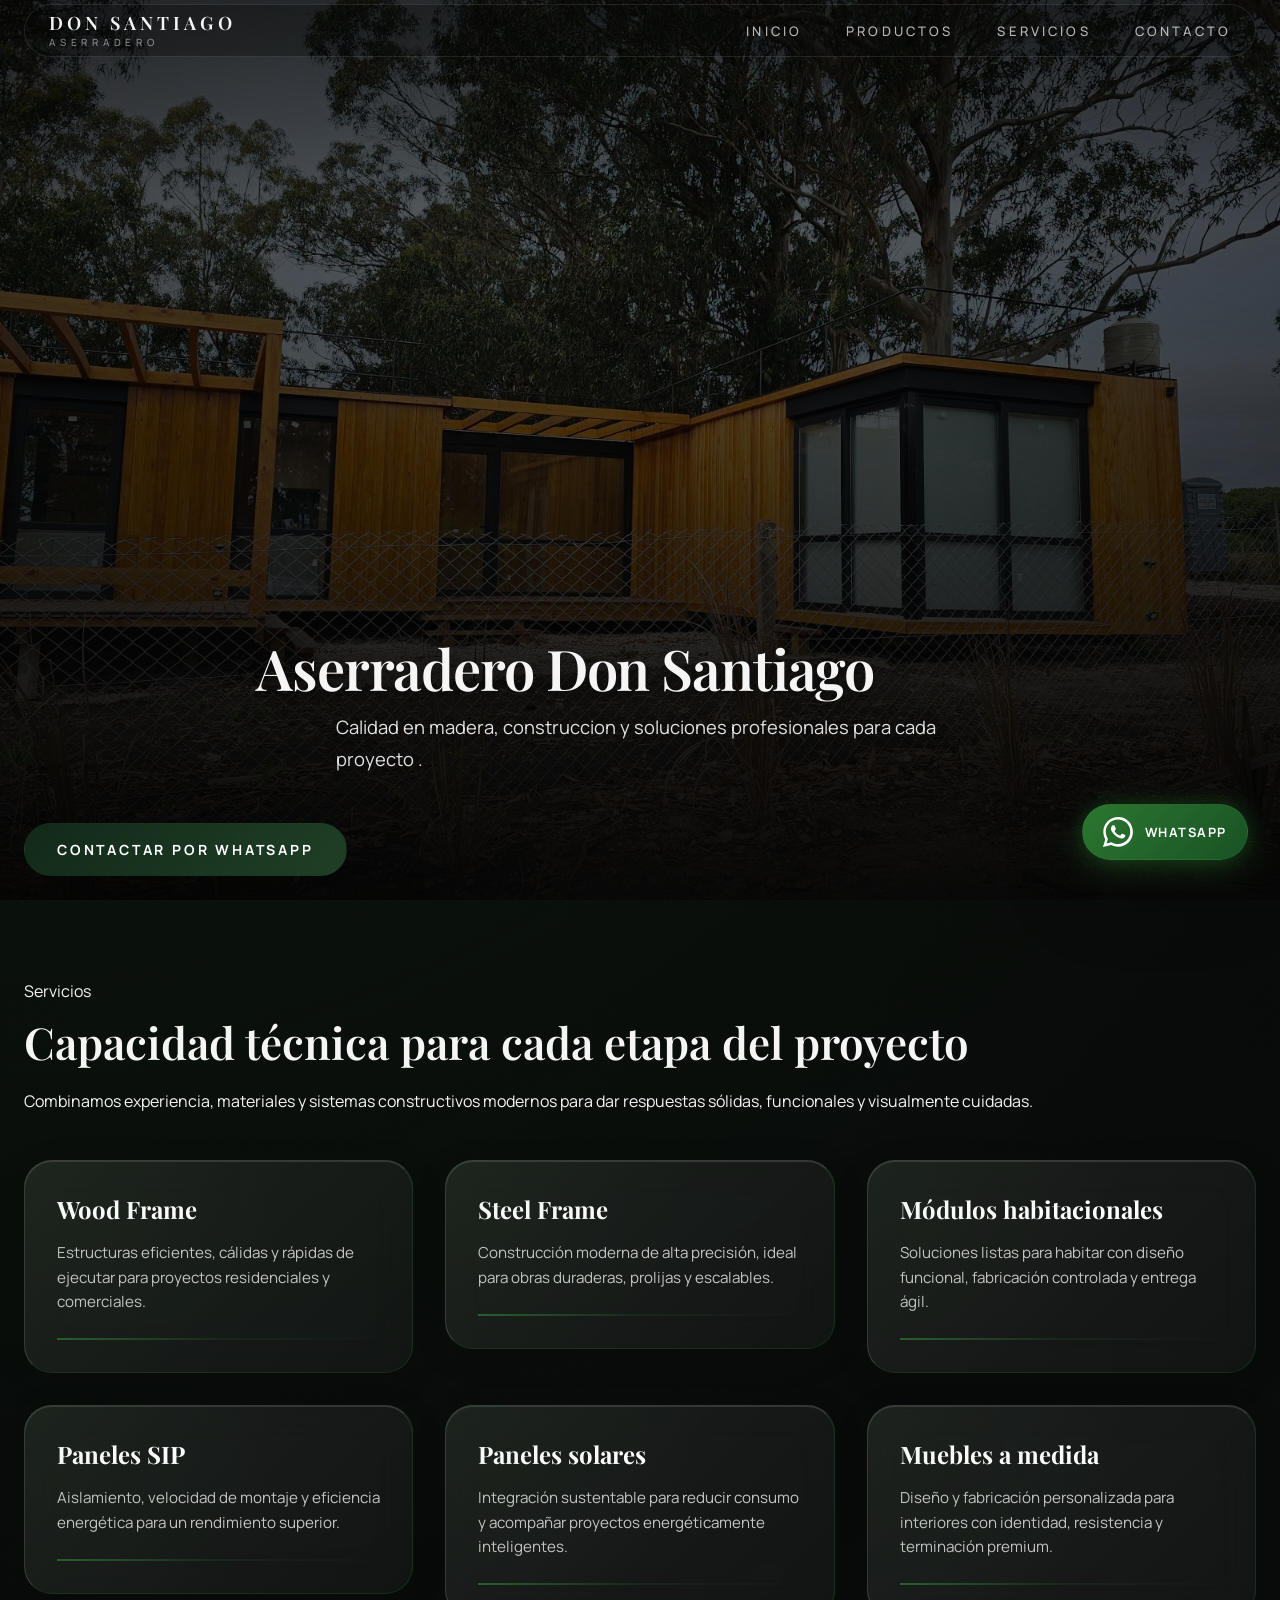
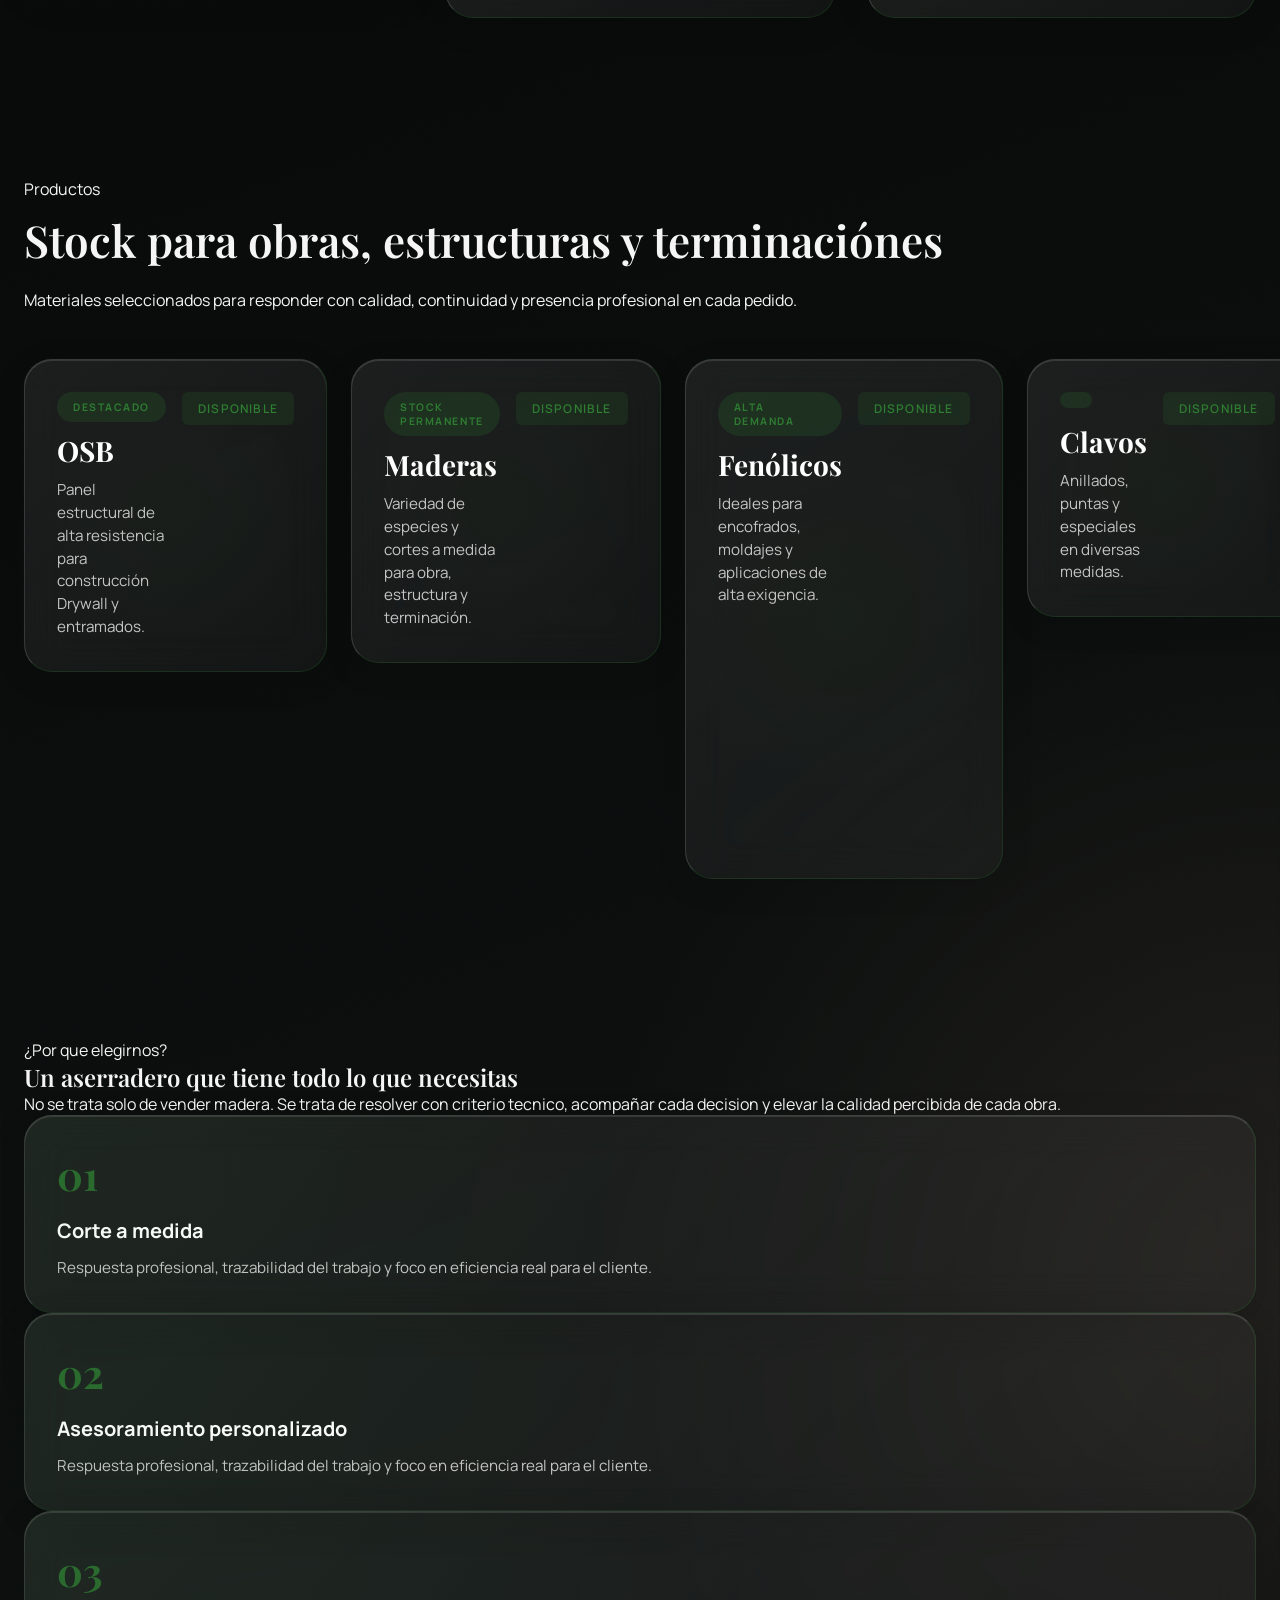
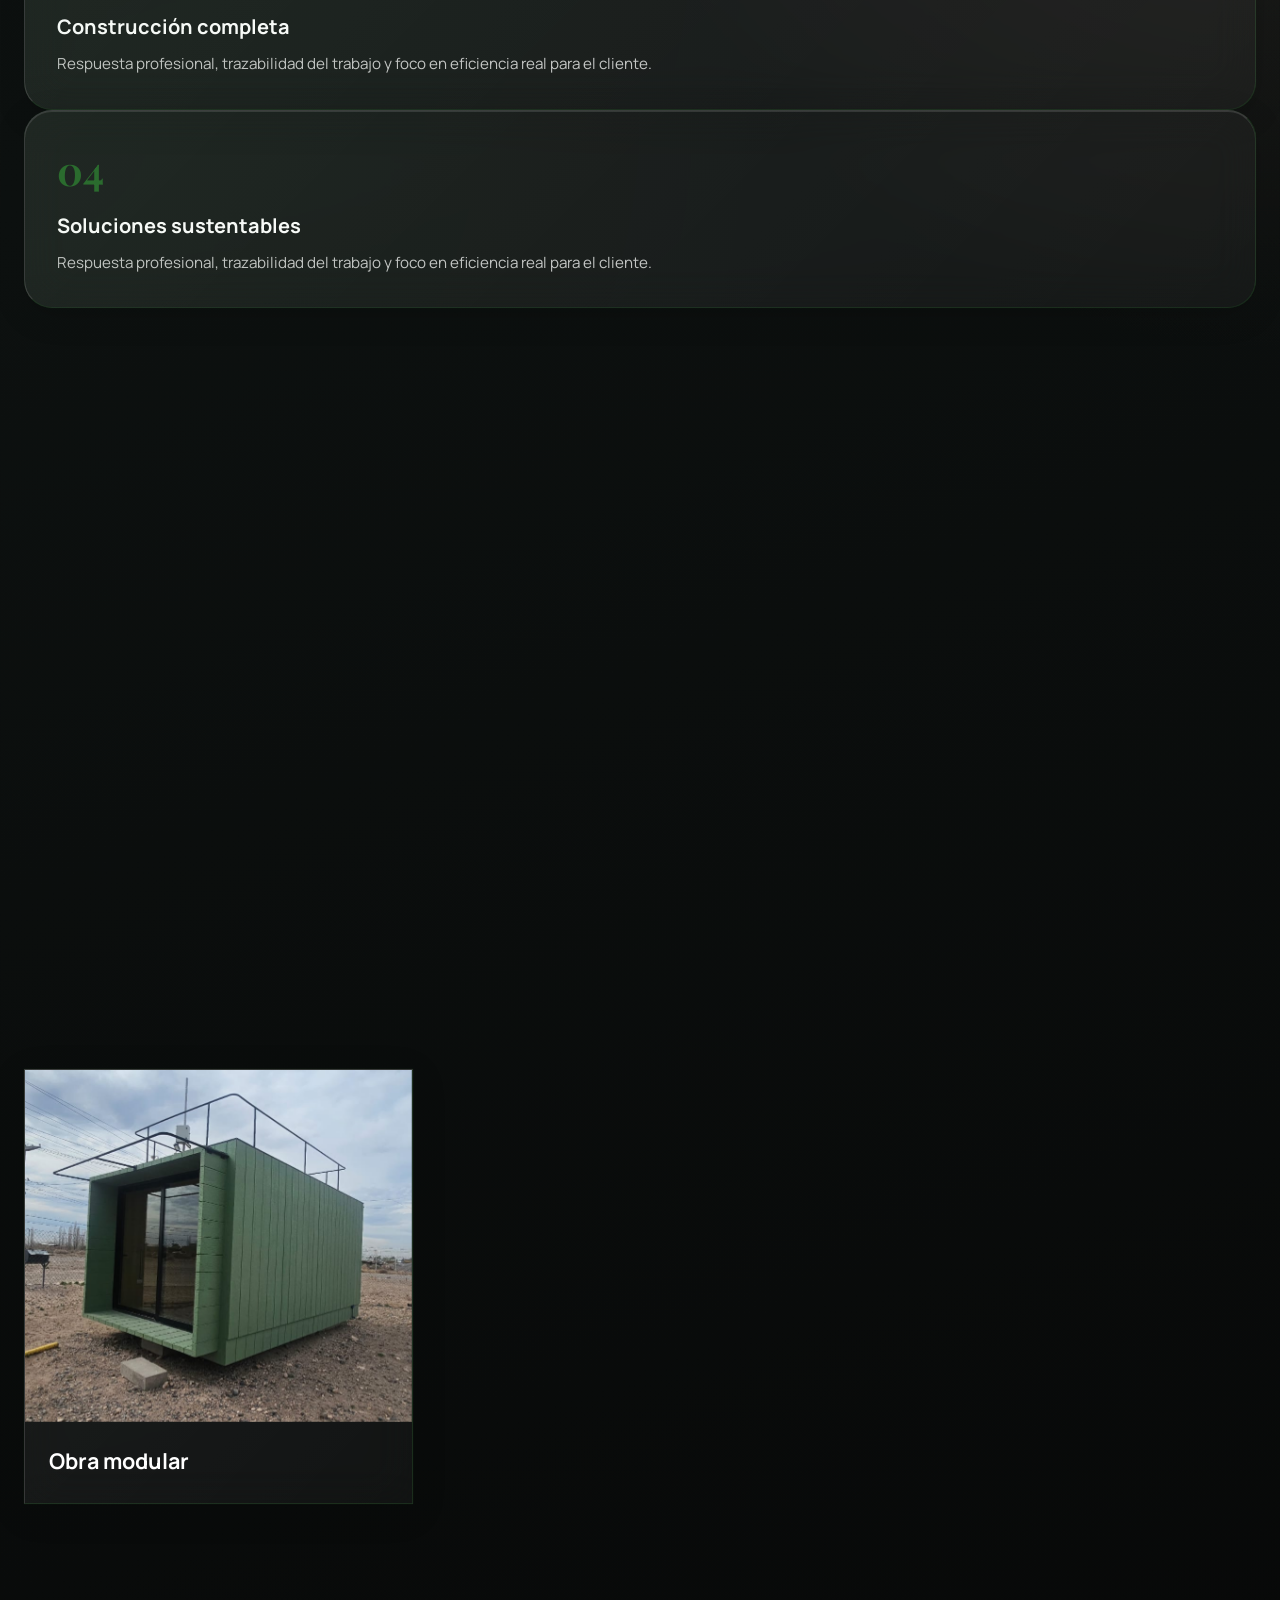
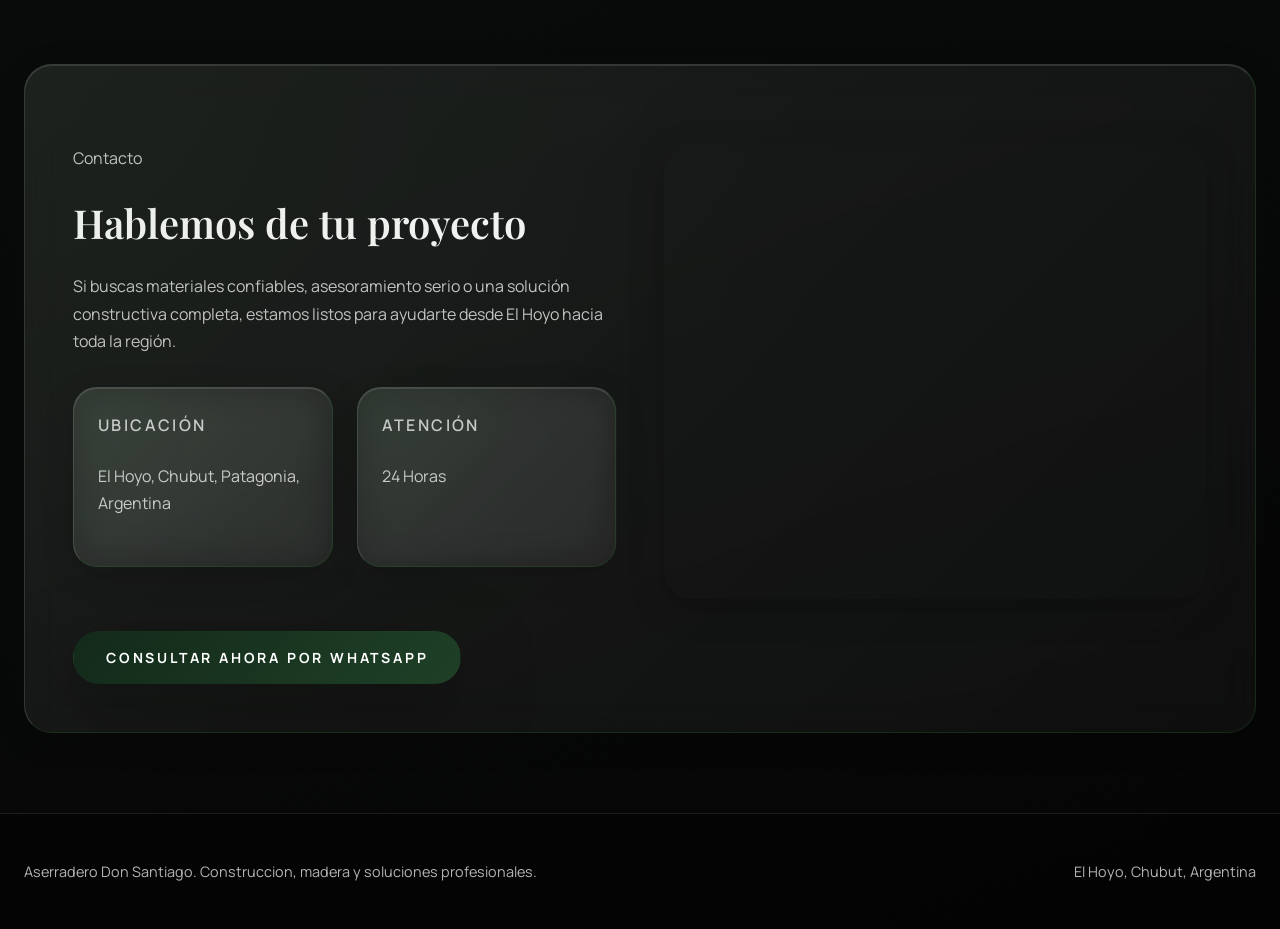
==== commit 2831ae59: "Update index.html" ====
--- a/index.html
+++ b/index.html
@@ -70,7 +70,7 @@
                         <a href="index.html#servicios">Servicios</a>
                         <a href="index.html#contacto">Contacto</a>
                     </nav>
-                    <a href="https://wa.me/5492944928970?text=Hola%20Aserradero%20Don%20Santiago,%20quiero%20hacer%20una%20consulta." target="_blank" rel="noreferrer" class="button button-whatsapp header-whatsapp">WhatsApp</a>
+                    
                     <button class="nav-toggle" type="button" aria-label="Abrir menu" aria-expanded="false" aria-controls="mobile-menu" data-nav-toggle>
                         <span class="nav-toggle-line"></span>
                         <span class="nav-toggle-line"></span>
@@ -92,7 +92,7 @@
             <div class="hero-bg hero-bg--one" aria-hidden="true"></div>
             <div class="hero-bg hero-bg--two" aria-hidden="true"></div>
             <div class="overlay"></div>
-            <div class="container hero-content hero-content--center">
+            <div class="container hero-content">
                 <div class="hero-copy reveal reveal-active" data-reveal="hero-copy">
                     <h1>Aserradero Don Santiago</h1>
                     <p class="hero-description">Calidad en madera, construccion y soluciones profesionales para cada proyecto .</p>
--- a/styles.css
+++ b/styles.css
@@ -31,6 +31,10 @@
 }
 
 @keyframes reveal-up {
+    from {
+        opacity: 0;
+        transform: translateY(2.5rem);
+    }
     to {
         opacity: 1;
         transform: translateY(0);
@@ -38,9 +42,62 @@
 }
 
 @keyframes timeline-slide {
+    from {
+        opacity: 0;
+        transform: translateX(-30px);
+    }
     to {
         opacity: 1;
         transform: translateX(0);
+    }
+}
+
+@keyframes glow-pulse {
+    0%, 100% {
+        box-shadow: 0 0 20px rgba(46, 125, 50, 0.4), var(--shadow-glow);
+    }
+    50% {
+        box-shadow: 0 0 40px rgba(46, 125, 50, 0.6), var(--shadow-glow);
+    }
+}
+
+@keyframes soft-glow {
+    0%, 100% {
+        text-shadow: 0 0 20px rgba(46, 125, 50, 0.3);
+    }
+    50% {
+        text-shadow: 0 0 40px rgba(46, 125, 50, 0.5);
+    }
+}
+
+@keyframes card-float {
+    from {
+        opacity: 0;
+        transform: translateY(30px);
+    }
+    to {
+        opacity: 1;
+        transform: translateY(0);
+    }
+}
+
+@keyframes slide-fade-in {
+    from {
+        opacity: 0;
+        transform: translateX(-20px);
+    }
+    to {
+        opacity: 1;
+        transform: translateX(0);
+    }
+}
+
+@keyframes hover-glow {
+    0%, 100% {
+        box-shadow: 0 0 0px rgba(46, 125, 50, 0), var(--shadow-glow);
+    }
+    50% {
+        box-shadow: 0 0 30px rgba(46, 125, 50, 0.4), var(--shadow-glow);
     }
 }
 
@@ -97,6 +154,23 @@
     margin: 0;
 }
 
+/* Animaciones de reveal */
+.reveal {
+    opacity: 0;
+    transform: translateY(2.5rem);
+}
+
+.reveal-active,
+.reveal.is-visible {
+    opacity: 1;
+    transform: translateY(0);
+    animation: reveal-up 800ms ease-out both;
+}
+
+.reveal[style*="--reveal-delay"] {
+    animation-delay: var(--reveal-delay);
+}
+
 .container {
     position: relative;
     width: min(calc(100% - 2rem), var(--container));
@@ -109,28 +183,28 @@
     position: fixed;
     inset: 0 0 auto;
     z-index: 50;
-    padding: 1.25rem 0;
+    padding: 0.25rem 0;
     animation: nav-drop 900ms ease both;
 }
 
 .nav-shell {
     border: 1px solid rgba(255, 255, 255, 0.1);
     border-radius: var(--radius-xl);
-    padding: 1rem 1.75rem;
+    padding: 0.35rem 1rem;
     background: linear-gradient(135deg, rgba(5, 7, 6, 0.35), rgba(10, 12, 11, 0.2));
     box-shadow: none;
-    backdrop-filter: blur(14px);
-    -webkit-backdrop-filter: blur(14px);
+    backdrop-filter: blur(4px);
+    -webkit-backdrop-filter: blur(6px);
     transition: background 450ms ease, border-color 450ms ease, backdrop-filter 450ms ease, transform 450ms ease, padding 450ms ease;
 }
 
 .nav-shell.is-scrolled {
-    background: linear-gradient(135deg, rgba(6, 8, 7, 0.82), rgba(9, 11, 10, 0.7));
-    border-color: rgba(255, 255, 255, 0.16);
-    backdrop-filter: blur(20px);
-    -webkit-backdrop-filter: blur(20px);
+    background: linear-gradient(135deg, rgba(6, 8, 7, 0.88), rgba(9, 11, 10, 0.82));
+    border-color: rgba(255, 255, 255, 0.12);
+    backdrop-filter: blur(6px);
+    -webkit-backdrop-filter: blur(6px);
     transform: translateY(-1px);
-    padding: 0.85rem 1.5rem;
+    padding: 0.35rem 1.1rem;
 }
 
 .nav-main {
@@ -265,11 +339,26 @@
     justify-content: center;
     border-radius: 999px;
     border: 1px solid transparent;
-    transition: transform 450ms ease, background 450ms ease, border-color 450ms ease, box-shadow 450ms ease;
+    transition: all 400ms cubic-bezier(0.4, 0, 0.2, 1);
+    position: relative;
+    overflow: hidden;
+}
+
+.button::before {
+    content: "";
+    position: absolute;
+    inset: 0;
+    background: radial-gradient(circle at center, rgba(255, 255, 255, 0.1), transparent);
+    opacity: 0;
+    transition: opacity 400ms ease;
 }
 
 .button:hover {
-    transform: translateY(-1px);
+    transform: translateY(-2px);
+}
+
+.button:hover::before {
+    opacity: 1;
 }
 
 .button-primary,
@@ -348,18 +437,50 @@
 }
 
 .glass-panel {
-    background: var(--glass-bg);
-    border: 1px solid var(--border-strong);
-    backdrop-filter: blur(16px);
-    -webkit-backdrop-filter: blur(16px);
-    box-shadow: var(--shadow-glass);
+    background: linear-gradient(135deg, rgba(255, 255, 255, 0.08), rgba(255, 255, 255, 0.04));
+    border: 1.5px solid rgba(46, 125, 50, 0.2);
+    border-left: 1.5px solid rgba(255, 255, 255, 0.15);
+    border-top: 1.5px solid rgba(255, 255, 255, 0.15);
+    backdrop-filter: blur(20px);
+    -webkit-backdrop-filter: blur(20px);
+    box-shadow: 
+        inset 0 1px 0 rgba(255, 255, 255, 0.12),
+        0 8px 32px rgba(0, 0, 0, 0.1),
+        0 0 1px rgba(46, 125, 50, 0.3),
+        var(--shadow-glass);
+    position: relative;
+    overflow: hidden;
+}
+
+.glass-panel::before {
+    content: "";
+    position: absolute;
+    inset: 0;
+    background: radial-gradient(circle at top left, rgba(46, 125, 50, 0.05), transparent 60%);
+    pointer-events: none;
 }
 
 /* Estilos de servicios */
 .service-card {
     padding: 2rem;
     border-radius: var(--radius-lg);
-    transition: all 500ms ease;
+    transition: all 500ms cubic-bezier(0.4, 0, 0.2, 1);
+    position: relative;
+}
+
+.service-card::after {
+    content: "";
+    position: absolute;
+    inset: 0;
+    border-radius: var(--radius-lg);
+    background: linear-gradient(135deg, rgba(46, 125, 50, 0.1), transparent);
+    opacity: 0;
+    transition: opacity 500ms ease;
+    pointer-events: none;
+}
+
+.service-card:hover::after {
+    opacity: 1;
 }
 
 .service-card h3 {
@@ -379,35 +500,73 @@
 
 .service-divider {
     width: 100%;
-    height: 1px;
-    background: linear-gradient(90deg, var(--color-forest), transparent);
+    height: 2px;
+    background: linear-gradient(90deg, var(--color-forest), rgba(46, 125, 50, 0.2), transparent);
     margin-top: 1.5rem;
-    opacity: 0.5;
+    opacity: 0.7;
+    transition: all 500ms ease;
+}
+
+.service-card:hover .service-divider {
+    opacity: 1;
+    background: linear-gradient(90deg, var(--color-forest), rgba(46, 125, 50, 0.4), transparent);
+    box-shadow: 0 0 20px rgba(46, 125, 50, 0.3);
 }
 
 .hover-lift:hover {
-    transform: translateY(-8px);
-    box-shadow: 0 20px 60px rgba(0, 0, 0, 0.3);
+    transform: translateY(-12px);
+    border-color: rgba(46, 125, 50, 0.4);
+    box-shadow: 
+        0 0 40px rgba(46, 125, 50, 0.2),
+        0 20px 60px rgba(0, 0, 0, 0.3);
+}
+
+.hover-scale:hover {
+    transform: scale(1.03) translateY(-8px);
+    border-color: rgba(46, 125, 50, 0.3);
+    box-shadow: 
+        0 0 30px rgba(46, 125, 50, 0.15),
+        0 20px 60px rgba(0, 0, 0, 0.3);
 }
 
 .hover-shift:hover {
-    transform: translateX(4px);
+    transform: translateX(8px);
 }
 
 /* Diferenciales */
 .differential-card {
-    background: var(--glass-bg);
-    border: 1px solid var(--border-strong);
-    backdrop-filter: blur(16px);
-    -webkit-backdrop-filter: blur(16px);
+    background: linear-gradient(135deg, rgba(255, 255, 255, 0.08), rgba(255, 255, 255, 0.04));
+    border: 1.5px solid rgba(46, 125, 50, 0.2);
+    border-left: 1.5px solid rgba(255, 255, 255, 0.15);
+    border-top: 1.5px solid rgba(255, 255, 255, 0.15);
+    backdrop-filter: blur(20px);
+    -webkit-backdrop-filter: blur(20px);
     padding: 2rem;
     border-radius: var(--radius-lg);
-    transition: all 500ms ease;
+    transition: all 500ms cubic-bezier(0.4, 0, 0.2, 1);
+    position: relative;
+    overflow: hidden;
+    box-shadow: 
+        inset 0 1px 0 rgba(255, 255, 255, 0.12),
+        0 8px 32px rgba(0, 0, 0, 0.1),
+        0 0 1px rgba(46, 125, 50, 0.3);
+}
+
+.differential-card::before {
+    content: "";
+    position: absolute;
+    inset: 0;
+    background: radial-gradient(circle at top right, rgba(46, 125, 50, 0.05), transparent 70%);
+    pointer-events: none;
 }
 
 .differential-card:hover {
-    transform: translateY(-8px);
-    box-shadow: 0 20px 60px rgba(0, 0, 0, 0.3);
+    transform: translateY(-10px);
+    border-color: rgba(46, 125, 50, 0.4);
+    box-shadow: 
+        0 0 40px rgba(46, 125, 50, 0.2),
+        0 20px 60px rgba(0, 0, 0, 0.3),
+        inset 0 1px 0 rgba(255, 255, 255, 0.15);
 }
 
 .differential-number {
@@ -435,16 +594,20 @@
 
 .hero {
     position: relative;
-    min-height: 90vh;
+    min-height: 100vh;
     height: auto;
     overflow: hidden;
     background-color: #0b0f0d;
+    display: flex;
+    flex-direction: column;
+    justify-content: flex-end;
+    padding-top: 7.5rem;
 }
 
 .hero-section {
     position: relative;
-    min-height: 90vh;
-    padding: 5rem 0 3rem;
+    min-height: 100vh;
+    padding: 6rem 0 3rem;
     overflow: hidden;
     background-color: #0b0f0d;
 }
@@ -452,11 +615,11 @@
 .hero-content {
     position: relative;
     z-index: 3;
-    padding: 0;
+    padding: 0 0 1.5rem;
 }
 
 .hero-content--center {
-    justify-content: center;
+    justify-content: flex-end;
     text-align: center;
 }
 
@@ -469,10 +632,63 @@
 
 .hero-panel {
     margin-top: 2rem;
+    padding: 2rem;
 }
 
 .hero-panel .metrics-grid {
     margin-top: 0;
+}
+
+.hero-panel-detail {
+    margin-top: 1.5rem;
+    padding-top: 1.5rem;
+    border-top: 1px solid rgba(255, 255, 255, 0.1);
+}
+
+.panel-label {
+    font-size: 0.75rem;
+    text-transform: uppercase;
+    letter-spacing: 0.2em;
+    color: var(--color-forest);
+    font-weight: 600;
+    margin: 0 0 0.5rem 0;
+}
+
+.panel-text {
+    font-size: 0.9rem;
+    color: rgba(255, 255, 255, 0.75);
+    line-height: 1.6;
+    margin: 0;
+}
+
+.metrics-grid {
+    display: grid;
+    grid-template-columns: repeat(2, minmax(0, 1fr));
+    gap: 1rem;
+}
+
+.metric-card {
+    padding: 1rem;
+    border-radius: var(--radius-md);
+    background: rgba(255, 255, 255, 0.05);
+    border: 1px solid rgba(255, 255, 255, 0.08);
+    text-align: center;
+}
+
+.metric-label {
+    font-size: 0.7rem;
+    text-transform: uppercase;
+    letter-spacing: 0.15em;
+    color: rgba(255, 255, 255, 0.55);
+    margin: 0 0 0.25rem 0;
+}
+
+.metric-value {
+    font-family: "Playfair Display", serif;
+    font-size: 1.25rem;
+    font-weight: 700;
+    color: var(--color-forest);
+    margin: 0;
 }
 
 .hero-bg {
@@ -504,13 +720,19 @@
 }
 
 .hero-overlay {
-    background: linear-gradient(rgba(0, 0, 0, 0.6), rgba(0, 0, 0, 0.85));
+    background: linear-gradient(
+        rgba(0, 0, 0, 0.35) 0%,
+        rgba(0, 0, 0, 0.55) 40%,
+        rgba(0, 0, 0, 0.8) 100%
+    );
 }
 
 .overlay {
     position: absolute;
     inset: 0;
-    background: linear-gradient(rgba(0, 0, 0, 0.6), rgba(0, 0, 0, 0.85));
+    background: 
+        linear-gradient(180deg, rgba(5, 5, 5, 0.6) 0%, rgba(5, 5, 5, 0.28) 25%, rgba(5, 5, 5, 0.5) 55%, rgba(5, 5, 5, 0.94) 100%),
+        radial-gradient(ellipse at center, rgba(0, 0, 0, 0.4), rgba(0, 0, 0, 0.65));
     pointer-events: none;
     z-index: 2;
 }
@@ -544,9 +766,11 @@
 
 .hero-copy h1 {
     max-width: 48rem;
-    margin-top: 0.75rem;
-    font-size: clamp(2.25rem, 5.5vw, 3.25rem);
+    margin: 0 auto 0.75rem;
+    font-size: clamp(2.25rem, 5.5vw, 3.5rem);
     line-height: 1.15;
+    letter-spacing: -0.02em;
+    text-shadow: 0 2px 20px rgba(0, 0, 0, 0.6), 0 4px 40px rgba(0, 0, 0, 0.3);
 }
 
 .hero-copy h1 span {
@@ -555,10 +779,11 @@
 
 .hero-description {
     max-width: 38rem;
-    margin-top: 1.25rem;
+    margin: 0 auto 1.25rem;
     font-size: clamp(1rem, 2vw, 1.15rem);
     line-height: 1.7;
-    color: rgba(255, 255, 255, 0.76);
+    color: rgba(255, 255, 255, 0.88);
+    text-shadow: 0 1px 12px rgba(0, 0, 0, 0.5);
 }
 
 .hero-actions {
@@ -582,21 +807,46 @@
     font-weight: 700;
     letter-spacing: 0.2em;
     text-transform: uppercase;
-    border: 1px solid transparent;
-    box-shadow: var(--shadow-glow);
+    border: 1px solid rgba(46, 125, 50, 0.3);
+    box-shadow: 
+        0 8px 32px rgba(46, 125, 50, 0.2),
+        0 0 20px rgba(46, 125, 50, 0.2),
+        var(--shadow-glow);
     background: linear-gradient(135deg, rgba(46, 125, 50, 0.9), rgba(26, 86, 39, 0.9));
     color: #fff;
 }
 
 .button-whatsapp-hero:hover {
     background: linear-gradient(135deg, rgba(54, 145, 58, 0.95), rgba(38, 110, 54, 0.95));
-    transform: translateY(-2px);
-    box-shadow: 0 0 30px rgba(46, 125, 50, 0.5), var(--shadow-glow);
+    transform: translateY(-3px);
+    box-shadow: 
+        0 12px 48px rgba(46, 125, 50, 0.35),
+        0 0 40px rgba(46, 125, 50, 0.4),
+        var(--shadow-glow);
+    border-color: rgba(46, 125, 50, 0.5);
 }
 
 @media (max-width: 767px) {
+    .hero {
+        padding-top: 5.5rem;
+    }
+
+    .hero-content {
+        padding-bottom: 1.25rem;
+    }
+
     .hero-actions {
-        margin-top: 2rem;
+        margin-top: 2.25rem;
+    }
+
+    
+
+    .desktop-nav {
+        display: none;
+    }
+
+    .contact-shell {
+        padding: 2rem;
     }
 }
 
@@ -606,7 +856,7 @@
     }
 
     .nav-shell {
-        padding: 1rem 2rem;
+        padding: 0.5rem 1.5rem;
     }
 
     .desktop-nav {
@@ -697,20 +947,28 @@
 }
 
 /* Sección de productos - Bento Grid */
-.products-background {
-    position: absolute;
-    inset: 0;
-    background: radial-gradient(circle at center, rgba(46, 125, 50, 0.08), transparent);
-    pointer-events: none;
-}
-
-.section-products {
+.section {
     position: relative;
-}
-
-.section-products-content {
-    position: relative;
+    padding: 5rem 0;
     z-index: 1;
+}
+
+.section-heading {
+    margin-bottom: 3rem;
+}
+
+.section-heading h2 {
+    font-size: clamp(1.75rem, 4vw, 2.75rem);
+    margin: 1rem 0 1.5rem 0;
+    line-height: 1.1;
+}
+
+.services-grid,
+.gallery-grid {
+    display: grid;
+    gap: 2rem;
+    grid-template-columns: repeat(auto-fit, minmax(300px, 1fr));
+    margin-top: 3rem;
 }
 
 .products-bento {
@@ -729,24 +987,40 @@
 .product-card {
     position: relative;
     border-radius: var(--radius-lg);
-    background: var(--glass-bg);
-    border: 1px solid var(--border-strong);
-    backdrop-filter: blur(16px);
-    -webkit-backdrop-filter: blur(16px);
+    background: linear-gradient(135deg, rgba(255, 255, 255, 0.08), rgba(255, 255, 255, 0.04));
+    border: 1.5px solid rgba(46, 125, 50, 0.2);
+    border-left: 1.5px solid rgba(255, 255, 255, 0.15);
+    border-top: 1.5px solid rgba(255, 255, 255, 0.15);
+    backdrop-filter: blur(20px);
+    -webkit-backdrop-filter: blur(20px);
     overflow: hidden;
-    transition: all 500ms ease;
+    transition: all 500ms cubic-bezier(0.4, 0, 0.2, 1);
     padding: 2rem;
     min-height: 200px;
     display: flex;
     flex-direction: column;
     justify-content: space-between;
-    box-shadow: var(--shadow-glass);
+    box-shadow: 
+        inset 0 1px 0 rgba(255, 255, 255, 0.12),
+        0 8px 32px rgba(0, 0, 0, 0.1),
+        0 0 1px rgba(46, 125, 50, 0.3);
+}
+
+.product-card::before {
+    content: "";
+    position: absolute;
+    inset: 0;
+    background: radial-gradient(circle at center, rgba(46, 125, 50, 0.04), transparent 60%);
+    pointer-events: none;
 }
 
 .product-card:hover {
-    transform: translateY(-8px);
-    box-shadow: 0 20px 60px rgba(0, 0, 0, 0.3);
-    border-color: rgba(46, 125, 50, 0.3);
+    transform: translateY(-10px) scale(1.02);
+    border-color: rgba(46, 125, 50, 0.4);
+    box-shadow: 
+        0 0 40px rgba(46, 125, 50, 0.2),
+        0 20px 60px rgba(0, 0, 0, 0.3),
+        inset 0 1px 0 rgba(255, 255, 255, 0.15);
 }
 
 .product-card--large {
@@ -1644,15 +1918,16 @@
     height: 22rem;
     object-fit: cover;
     opacity: 0;
-    transition: opacity 900ms ease-in-out, transform 500ms ease;
+    transition: opacity 900ms ease-in-out, transform 700ms ease;
 }
 
 .gallery-card .slide.active {
     opacity: 1;
+    animation: slide-fade-in 900ms ease-out both;
 }
 
 .furniture-card:hover .slide.active {
-    transform: scale(1.05);
+    transform: scale(1.08);
 }
 
 .gallery-caption {
@@ -1871,13 +2146,28 @@
 }
 
 .contact-shell {
-    background: var(--glass-bg);
-    border: 1px solid var(--border-strong);
-    backdrop-filter: blur(16px);
-    -webkit-backdrop-filter: blur(16px);
+    background: linear-gradient(135deg, rgba(255, 255, 255, 0.08), rgba(255, 255, 255, 0.04));
+    border: 1.5px solid rgba(46, 125, 50, 0.2);
+    border-left: 1.5px solid rgba(255, 255, 255, 0.15);
+    border-top: 1.5px solid rgba(255, 255, 255, 0.15);
+    backdrop-filter: blur(20px);
+    -webkit-backdrop-filter: blur(20px);
     padding: 3rem;
     border-radius: var(--radius-lg);
-    box-shadow: var(--shadow-glass);
+    box-shadow: 
+        inset 0 1px 0 rgba(255, 255, 255, 0.12),
+        0 8px 32px rgba(0, 0, 0, 0.1),
+        0 0 1px rgba(46, 125, 50, 0.3);
+    position: relative;
+    overflow: hidden;
+}
+
+.contact-shell::before {
+    content: "";
+    position: absolute;
+    inset: 0;
+    background: radial-gradient(circle at center, rgba(46, 125, 50, 0.05), transparent 70%);
+    pointer-events: none;
 }
 
 .contact-shell h2 {
@@ -1998,29 +2288,31 @@
 /* Botón flotante WhatsApp */
 .floating-whatsapp {
     position: fixed;
-    bottom: 2rem;
+    bottom: 2.5rem;
     right: 2rem;
     z-index: 40;
     display: inline-flex;
     align-items: center;
     justify-content: center;
     gap: 0.75rem;
-    width: auto;
-    min-width: 160px;
-    height: 3.5rem;
-    padding: 0 1.5rem;
+    min-width: 150px;
+    height: 56px;
+    padding: 0 1.25rem;
     border-radius: 999px;
     background: linear-gradient(135deg, rgba(46, 125, 50, 0.95), rgba(26, 86, 39, 0.95));
     color: #fff;
-    font-size: 0.875rem;
+    font-size: 0.8rem;
     font-weight: 700;
     text-transform: uppercase;
-    letter-spacing: 0.15em;
-    box-shadow: 0 10px 40px rgba(46, 125, 50, 0.4), var(--shadow-glow);
-    backdrop-filter: blur(8px);
-    -webkit-backdrop-filter: blur(8px);
-    border: 1px solid rgba(255, 255, 255, 0.1);
-    transition: all 400ms ease;
+    letter-spacing: 0.12em;
+    box-shadow: 
+        0 8px 32px rgba(46, 125, 50, 0.35),
+        0 0 20px rgba(46, 125, 50, 0.25),
+        var(--shadow-glow);
+    backdrop-filter: blur(12px);
+    -webkit-backdrop-filter: blur(12px);
+    border: 1.5px solid rgba(46, 125, 50, 0.35);
+    transition: all 400ms cubic-bezier(0.4, 0, 0.2, 1);
     cursor: pointer;
     text-decoration: none;
     white-space: nowrap;
@@ -2028,18 +2320,27 @@
 }
 
 .floating-whatsapp:hover {
-    transform: translateY(-6px) scale(1.05);
-    background: linear-gradient(135deg, rgba(54, 145, 58, 0.98), rgba(38, 110, 54, 0.98));
-    box-shadow: 0 15px 50px rgba(46, 125, 50, 0.5), 0 0 30px rgba(46, 125, 50, 0.3);
+    transform: translateY(-8px) scale(1.08);
+    background: linear-gradient(135deg, rgba(54, 145, 58, 0.99), rgba(38, 110, 54, 0.99));
+    box-shadow: 
+        0 16px 56px rgba(46, 125, 50, 0.45),
+        0 0 40px rgba(46, 125, 50, 0.35),
+        var(--shadow-glow);
+    border-color: rgba(46, 125, 50, 0.6);
 }
 
 .floating-whatsapp-icon {
     display: flex;
     align-items: center;
     justify-content: center;
-    width: 1.75rem;
-    height: 1.75rem;
+    width: 1.875rem;
+    height: 1.875rem;
     flex-shrink: 0;
+    transition: transform 400ms ease;
+}
+
+.floating-whatsapp:hover .floating-whatsapp-icon {
+    transform: scale(1.1);
 }
 
 .whatsapp-icon {
@@ -2065,13 +2366,410 @@
         right: 1.5rem;
         min-width: 56px;
         width: 56px;
-        height: 56px;
+height: 48px;
         padding: 0;
         font-size: 0;
+        gap: 0;
+        border-radius: 999px;
+        box-shadow: 
+            0 6px 24px rgba(46, 125, 50, 0.4),
+            0 0 20px rgba(46, 125, 50, 0.25);
+    }
+    
+    .floating-whatsapp:hover {
+        transform: translateY(-10px) scale(1.15);
     }
     
     .floating-whatsapp-icon {
         width: 2rem;
         height: 2rem;
     }
-}+}
+
+@media (min-width: 641px) and (max-width: 768px) {
+    .floating-whatsapp {
+        bottom: 2rem;
+        right: 1.5rem;
+        min-width: 160px;
+        height: 48px;
+        font-size: 0.75rem;
+    }
+}
+
+@media (min-width: 769px) and (max-width: 1024px) {
+    .floating-whatsapp {
+        bottom: 2.5rem;
+        right: 2rem;
+    }
+}
+
+@media (max-width: 480px) {
+    .floating-whatsapp {
+        bottom: 1rem;
+        right: 1rem;
+        min-width: 50px;
+        width: 50px;
+        height: 50px;
+    }
+    
+    .floating-whatsapp-icon {
+        width: 1.75rem;
+        height: 1.75rem;
+    }
+}
+
+.hero-bg {
+    position: absolute;
+    inset: 0;
+    background-size: cover;
+    background-position: center;
+    background-repeat: no-repeat;
+    opacity: 0;
+    transition: opacity 1200ms cubic-bezier(0.4, 0, 0.2, 1);
+}
+
+.hero-bg.is-active {
+    opacity: 1;
+}
+
+.hero-slides {
+    position: absolute;
+    inset: 0;
+    pointer-events: none;
+}
+
+.hero-slide {
+    position: absolute;
+    inset: 0;
+    background-size: cover;
+    background-position: center;
+    opacity: 0;
+    transition: opacity 1000ms ease-in-out;
+}
+
+.hero-slide.active {
+    opacity: 1;
+}
+
+.timeline-content {
+    border-radius: var(--radius-lg);
+    padding: 1.5rem;
+    transition: all 400ms ease;
+}
+
+.timeline-title {
+    font-family: "Playfair Display", serif;
+    font-size: 1.1rem;
+    font-weight: 700;
+    color: #fff;
+    margin: 0 0 0.5rem 0;
+}
+
+.timeline-text {
+    font-size: 0.9rem;
+    color: rgba(255, 255, 255, 0.75);
+    line-height: 1.6;
+    margin: 0;
+}
+
+.benefit-card {
+    border-radius: var(--radius-lg);
+    padding: 2rem;
+    background: linear-gradient(135deg, rgba(255, 255, 255, 0.08), rgba(255, 255, 255, 0.04));
+    box-shadow: var(--shadow-glass);
+    border: 1px solid rgba(255, 255, 255, 0.08);
+    transition: all 400ms cubic-bezier(0.4, 0, 0.2, 1);
+    position: relative;
+    overflow: hidden;
+}
+
+.benefit-card::before {
+    content: "";
+    position: absolute;
+    inset: 0;
+    background: radial-gradient(circle at top right, rgba(46, 125, 50, 0.08), transparent 70%);
+    pointer-events: none;
+}
+
+.benefit-card:hover {
+    transform: translateY(-8px);
+    box-shadow: 
+        0 0 40px rgba(46, 125, 50, 0.25),
+        0 20px 60px rgba(0, 0, 0, 0.35);
+    border-color: rgba(46, 125, 50, 0.35);
+}
+
+.benefit-icon {
+    width: 3.5rem;
+    height: 3.5rem;
+    border-radius: 999px;
+    background: linear-gradient(135deg, rgba(46, 125, 50, 0.25), rgba(141, 110, 99, 0.18));
+    display: flex;
+    align-items: center;
+    justify-content: center;
+    margin-bottom: 1.5rem;
+    box-shadow: inset 0 0 0 1px rgba(255, 255, 255, 0.15);
+    transition: all 400ms ease;
+}
+
+.benefit-card:hover .benefit-icon {
+    transform: scale(1.1);
+    box-shadow: 
+        0 0 30px rgba(46, 125, 50, 0.4),
+        inset 0 0 0 1px rgba(255, 255, 255, 0.2);
+}
+
+.benefit-icon svg {
+    width: 1.75rem;
+    height: 1.75rem;
+    color: var(--color-forest);
+}
+
+.benefit-card h3 {
+    font-family: "Playfair Display", serif;
+    font-size: 1.35rem;
+    font-weight: 700;
+    margin: 0 0 1rem 0;
+    color: #fff;
+}
+
+.benefit-card p {
+    font-size: 1rem;
+    line-height: 1.7;
+    color: rgba(255, 255, 255, 0.75);
+    margin: 0;
+}
+
+.gallery-overlay {
+    position: absolute;
+    inset: 0;
+    background: linear-gradient(to top, rgba(0, 0, 0, 0.7), transparent 50%);
+    opacity: 0;
+    transition: opacity 400ms ease;
+    z-index: 2;
+}
+
+.gallery-card:hover .gallery-overlay {
+    opacity: 1;
+}
+
+.gallery-caption {
+    position: relative;
+    z-index: 3;
+    padding: 1.5rem;
+    color: #fff;
+    transition: transform 400ms ease;
+}
+
+.gallery-caption h3 {
+    font-size: 1.35rem;
+    font-weight: 700;
+    margin: 0 0 0.25rem 0;
+}
+
+.gallery-caption p {
+    font-size: 0.9rem;
+    color: rgba(255, 255, 255, 0.8);
+    margin: 0;
+}
+
+.shine::after {
+    content: "";
+    position: absolute;
+    inset: 0;
+    border-radius: inherit;
+    background: linear-gradient(120deg, transparent 40%, rgba(255, 255, 255, 0.15) 50%, transparent 60%);
+    opacity: 0;
+    transition: opacity 400ms ease;
+    pointer-events: none;
+}
+
+.shine:hover::after {
+    opacity: 1;
+}
+
+.glow-green {
+    box-shadow: 
+        0 0 20px rgba(46, 125, 50, 0.3),
+        var(--shadow-glow);
+}
+
+.glow-green:hover {
+    box-shadow: 
+        0 0 40px rgba(46, 125, 50, 0.5),
+        var(--shadow-glow);
+}
+
+.premium-card {
+    background: linear-gradient(135deg, rgba(255, 255, 255, 0.08), rgba(255, 255, 255, 0.04));
+    border: 1.5px solid rgba(46, 125, 50, 0.2);
+    border-left: 1.5px solid rgba(255, 255, 255, 0.15);
+    border-top: 1.5px solid rgba(255, 255, 255, 0.15);
+    backdrop-filter: blur(20px);
+    -webkit-backdrop-filter: blur(20px);
+    box-shadow: 
+        inset 0 1px 0 rgba(255, 255, 255, 0.12),
+        0 8px 32px rgba(0, 0, 0, 0.15),
+        0 0 1px rgba(46, 125, 50, 0.3);
+    transition: all 400ms cubic-bezier(0.4, 0, 0.2, 1);
+    position: relative;
+    overflow: hidden;
+}
+
+.premium-card::before {
+    content: "";
+    position: absolute;
+    inset: 0;
+    background: radial-gradient(circle at top left, rgba(46, 125, 50, 0.06), transparent 60%);
+    pointer-events: none;
+}
+
+.premium-card:hover {
+    transform: translateY(-10px);
+    border-color: rgba(46, 125, 50, 0.4);
+    box-shadow: 
+        0 0 50px rgba(46, 125, 50, 0.3),
+        0 25px 80px rgba(0, 0, 0, 0.4),
+        inset 0 1px 0 rgba(255, 255, 255, 0.15);
+}
+
+.premium-card.glow-hover:hover {
+    animation: glow-pulse 2s ease-in-out infinite alternate;
+}
+
+.fade-in {
+    opacity: 0;
+    transform: translateY(2rem);
+    transition: all 700ms cubic-bezier(0.4, 0, 0.2, 1);
+}
+
+.fade-in.is-visible {
+    opacity: 1;
+    transform: translateY(0);
+}
+
+.scale-in {
+    opacity: 0;
+    transform: scale(0.95);
+    transition: all 600ms cubic-bezier(0.4, 0, 0.2, 1);
+}
+
+.scale-in.is-visible {
+    opacity: 1;
+    transform: scale(1);
+}
+
+.rotate-y {
+    perspective: 1000px;
+}
+
+.rotate-y-card {
+    transform-style: preserve-3d;
+    transition: transform 600ms cubic-bezier(0.4, 0, 0.2, 1);
+}
+
+.rotate-y-card:hover {
+    transform: rotateY(5deg);
+}
+
+.depth-layer {
+    position: relative;
+}
+
+.depth-layer::after {
+    content: "";
+    position: absolute;
+    inset: -8px;
+    border-radius: inherit;
+    background: linear-gradient(135deg, rgba(46, 125, 50, 0.08), transparent 60%);
+    z-index: -1;
+    opacity: 0;
+    transition: opacity 400ms ease;
+}
+
+.depth-layer:hover::after {
+    opacity: 1;
+}
+
+@media (max-width: 480px) {
+    .benefit-card {
+        padding: 1.5rem;
+    }
+    
+    .benefit-icon {
+        width: 3rem;
+        height: 3rem;
+    }
+    
+    .gallery-caption h3 {
+        font-size: 1.15rem;
+    }
+    
+    .model-content {
+        padding: 1.25rem;
+    }
+    
+    .model-title {
+        font-size: 1.25rem;
+    }
+}
+
+@media (min-width: 481px) and (max-width: 768px) {
+    .benefits-grid {
+        grid-template-columns: repeat(2, minmax(0, 1fr));
+    }
+    
+    .models-grid {
+        grid-template-columns: repeat(2, minmax(0, 1fr));
+    }
+}
+
+@media (min-width: 769px) and (max-width: 1024px) {
+    .hero-grid {
+        grid-template-columns: 1fr;
+        gap: 2rem;
+    }
+    
+    .hero-panel {
+        margin-top: 0;
+    }
+    
+    .contact-grid-new {
+        grid-template-columns: 1fr;
+        gap: 2rem;
+    }
+    
+    .models-grid {
+        grid-template-columns: repeat(2, minmax(0, 1fr));
+    }
+}
+
+@media (min-width: 1025px) and (max-width: 1280px) {
+    .container {
+        width: min(calc(100% - 3rem), var(--container));
+    }
+}
+
+@media (min-width: 1280px) {
+    .hero-actions {
+        flex-direction: row;
+        justify-content: flex-start;
+    }
+}
+
+/* Eliminar hero-bg duplicado si existe */
+
+.hero-bg--one,
+.hero-bg--two {
+    position: absolute;
+    inset: 0;
+    background-size: cover;
+    background-position: center;
+    background-repeat: no-repeat;
+    transition: opacity 1200ms cubic-bezier(0.4, 0, 0.2, 1);
+}
+
+.hero-bg--one.is-active,
+.hero-bg--two.is-active {
+    opacity: 1;
+}
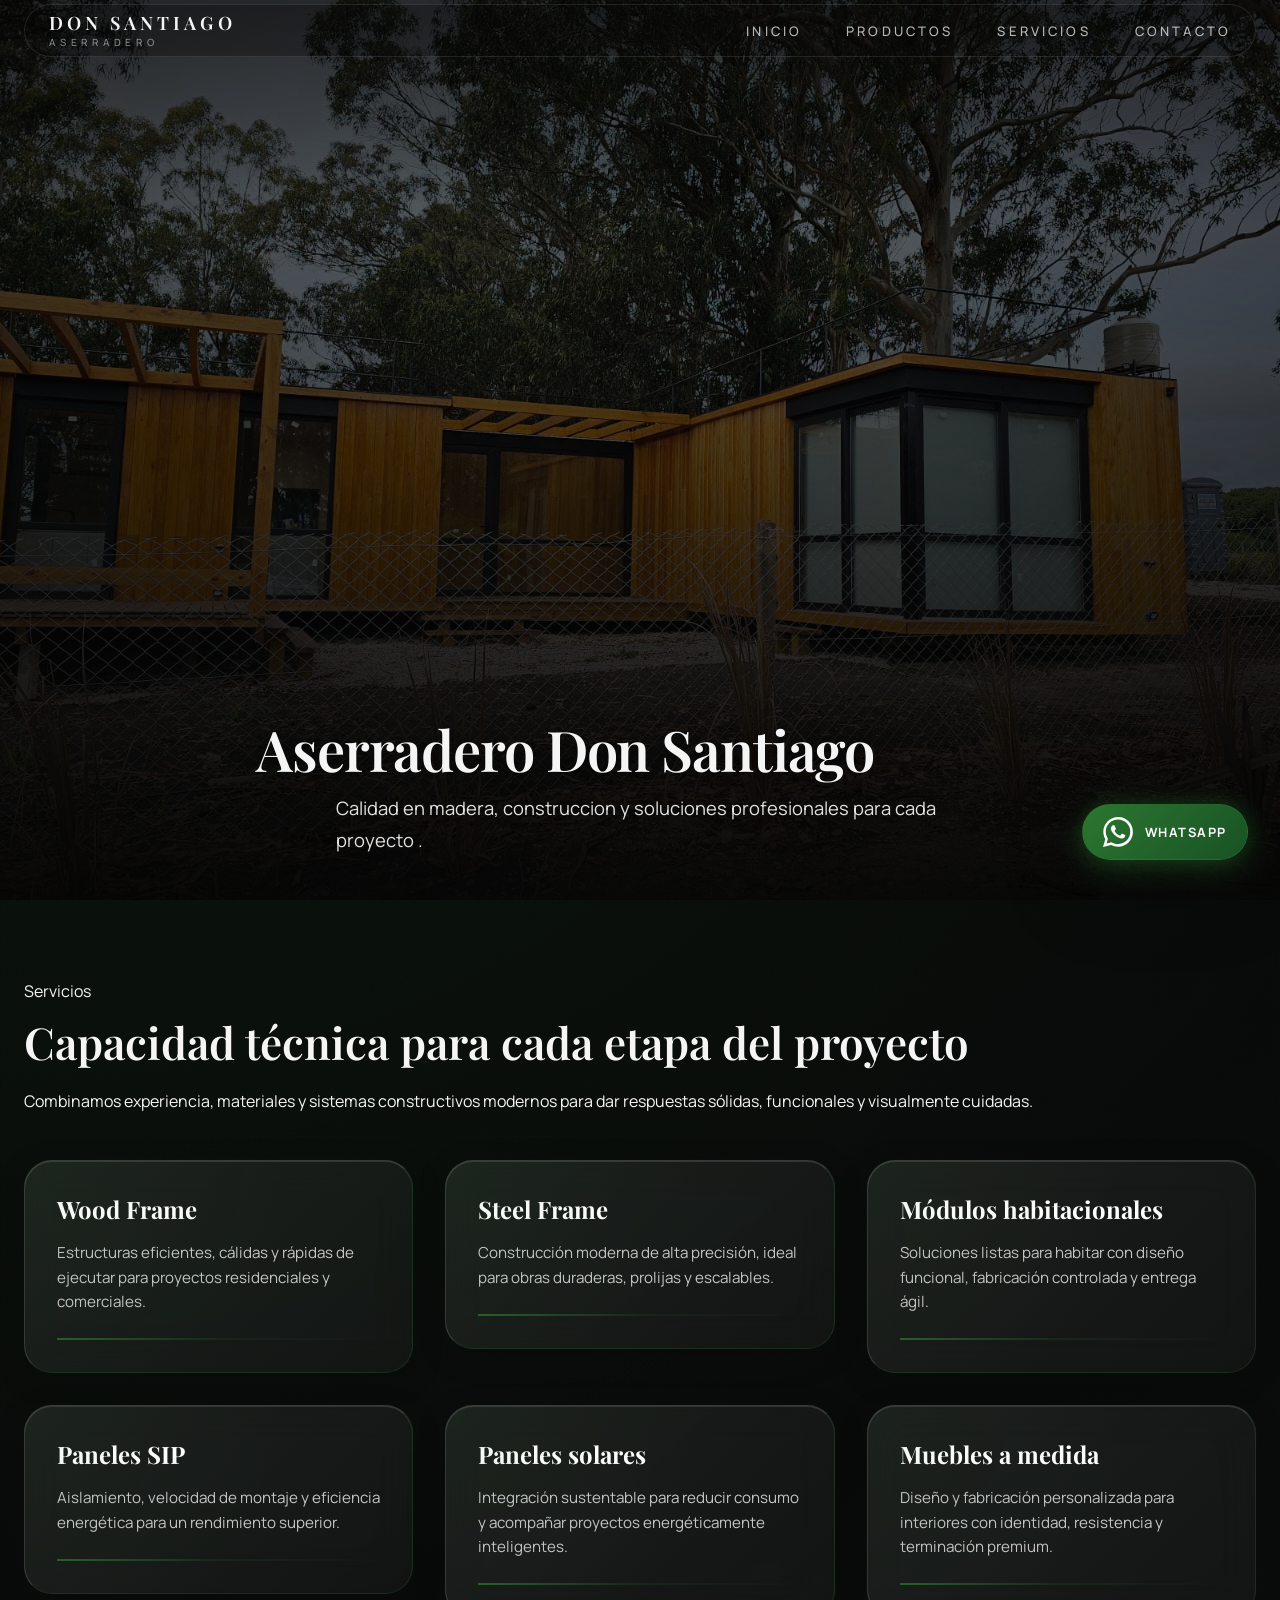
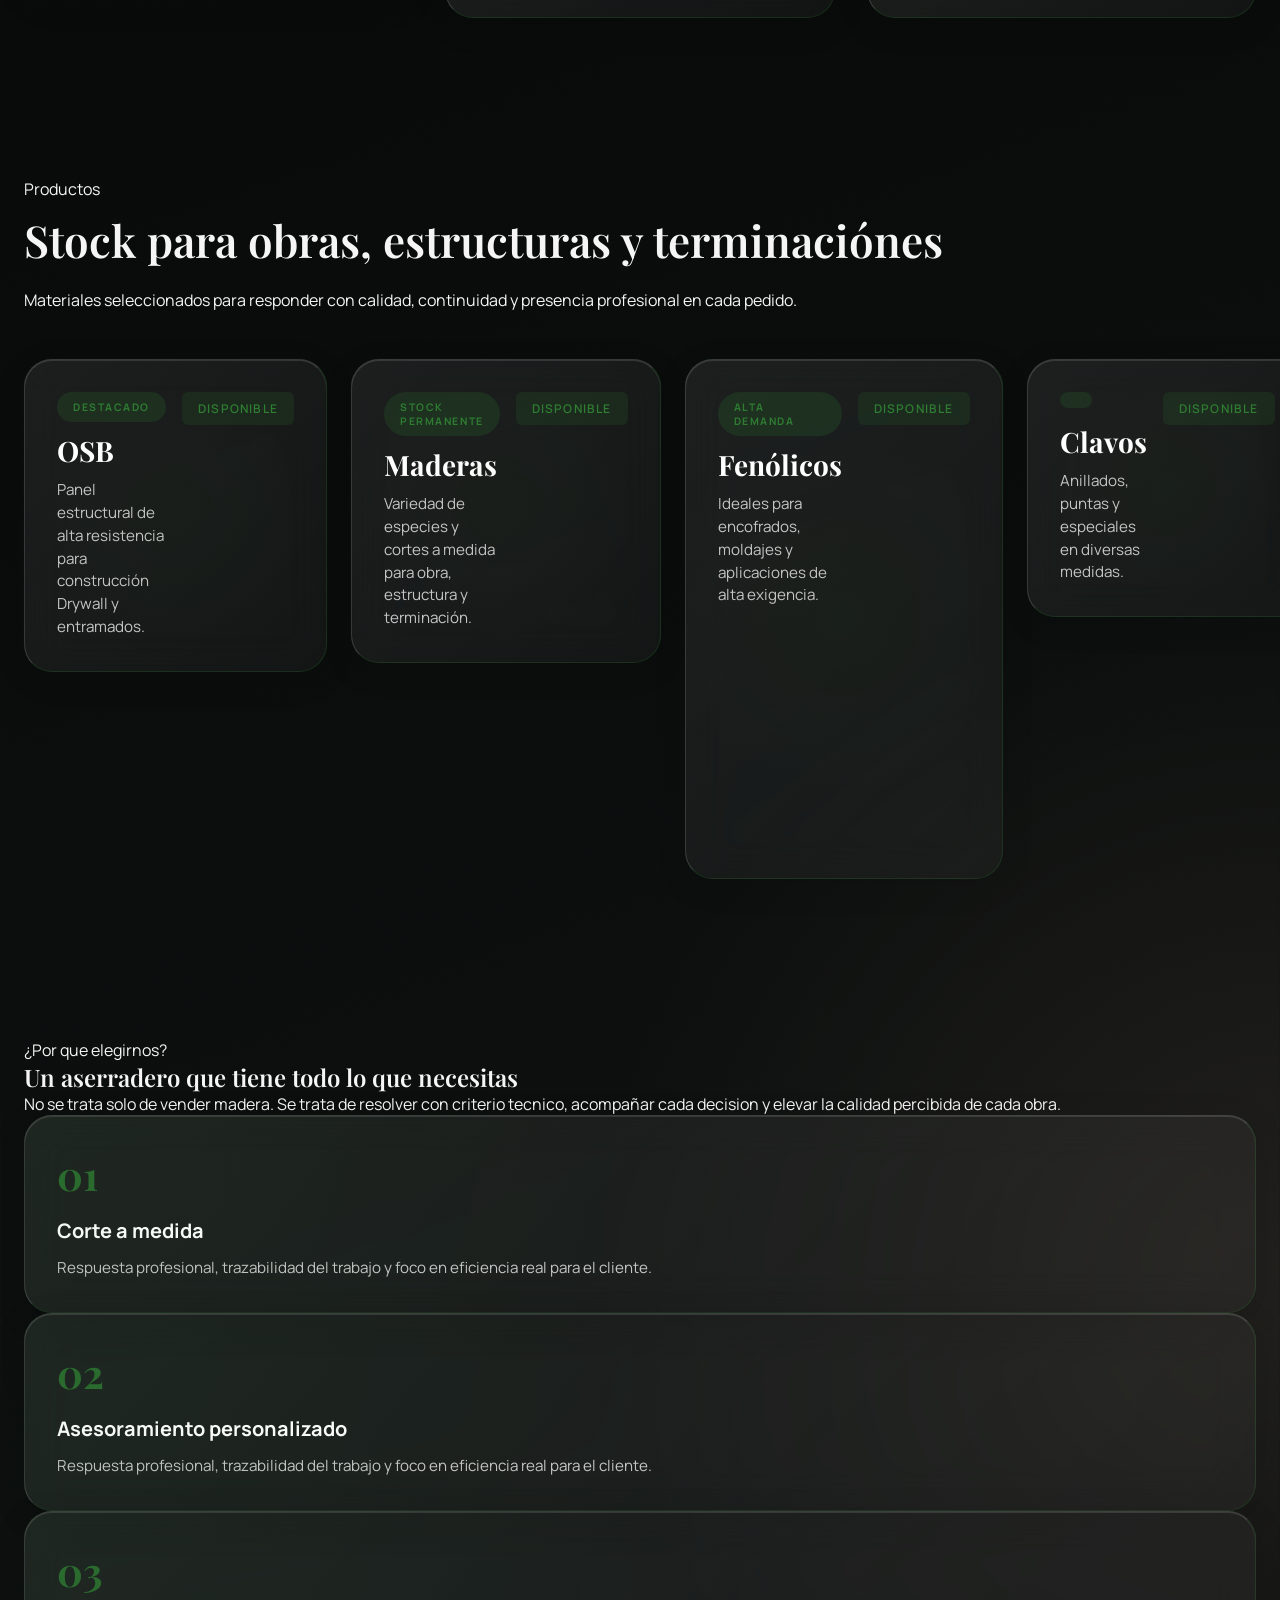
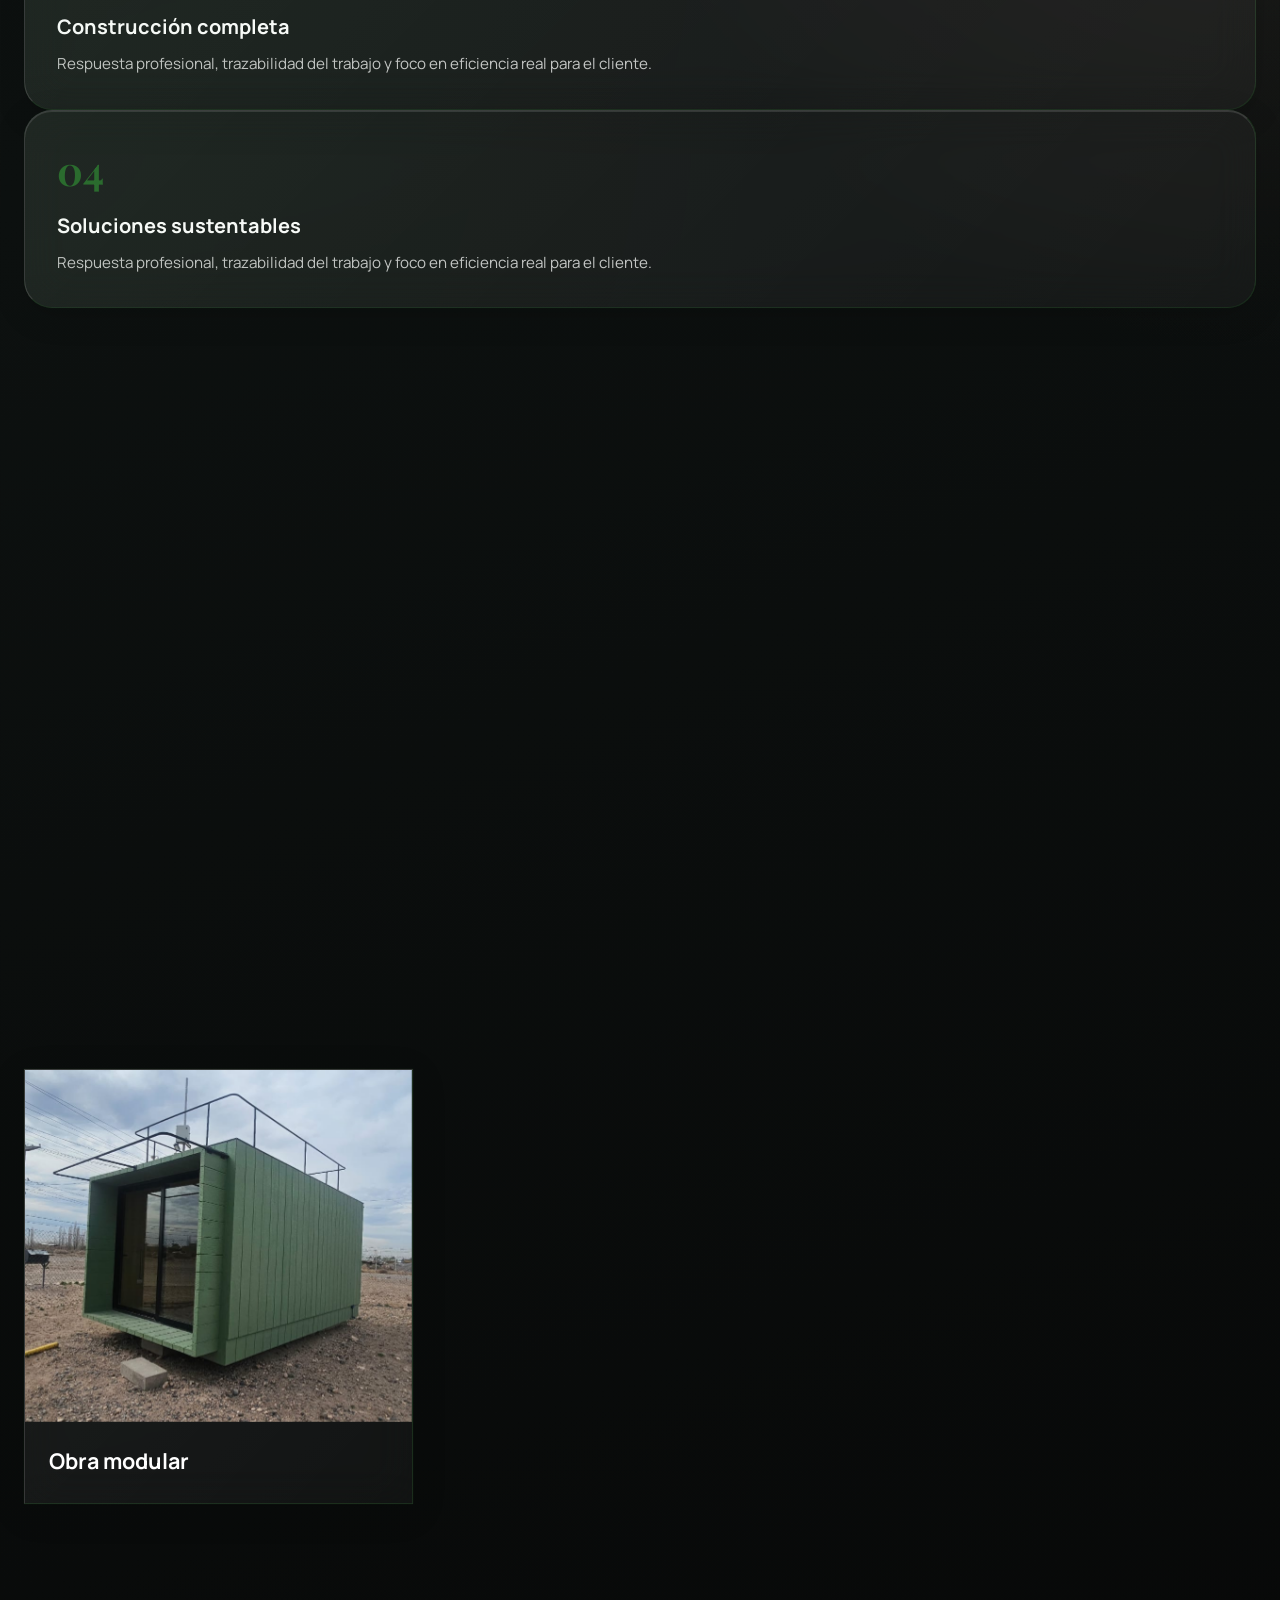
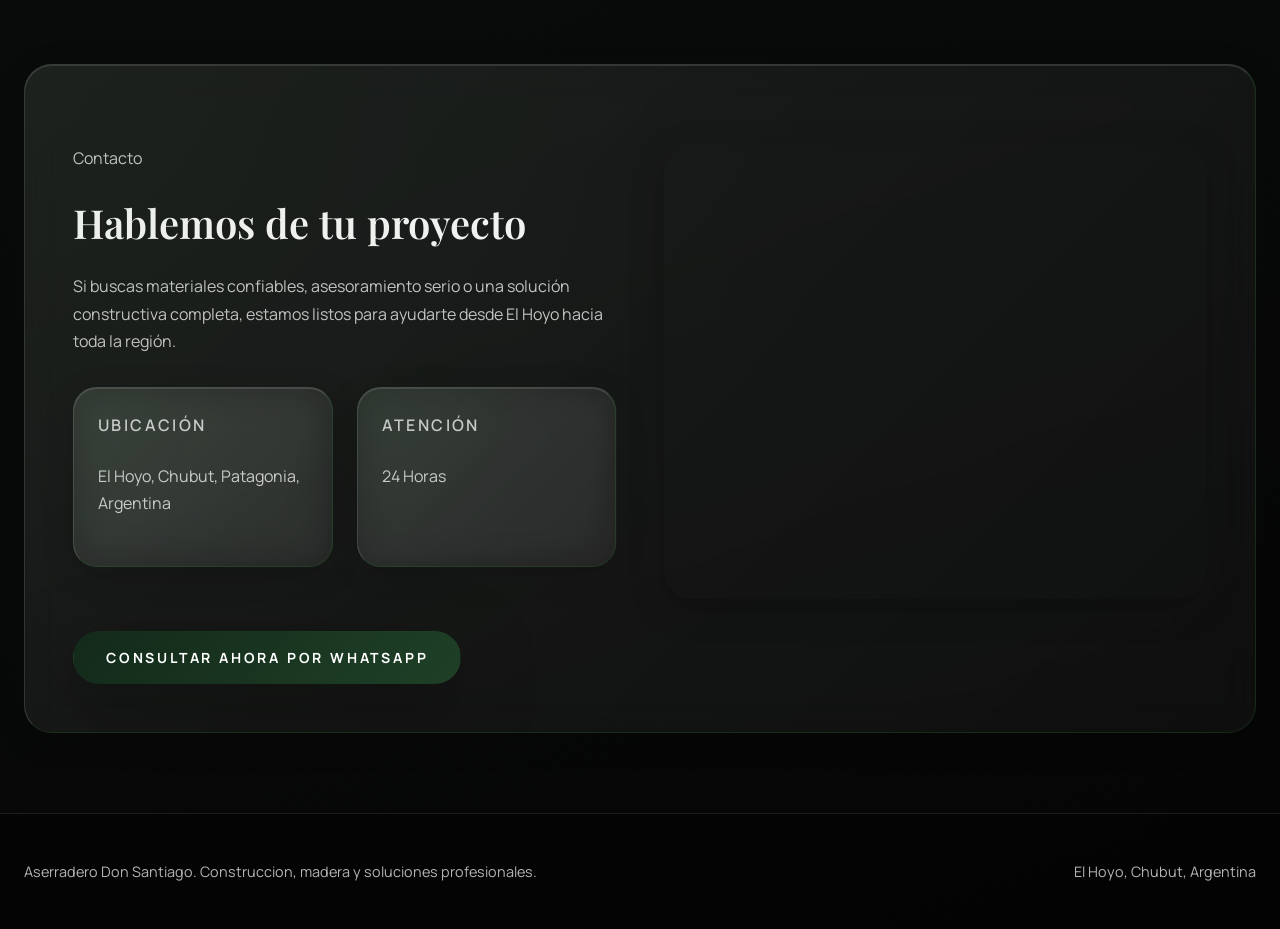
==== commit e6de3fdf: "Update index.html" ====
--- a/index.html
+++ b/index.html
@@ -92,18 +92,13 @@
             <div class="hero-bg hero-bg--one" aria-hidden="true"></div>
             <div class="hero-bg hero-bg--two" aria-hidden="true"></div>
             <div class="overlay"></div>
-            <div class="container hero-content">
-                <div class="hero-copy reveal reveal-active" data-reveal="hero-copy">
-                    <h1>Aserradero Don Santiago</h1>
-                    <p class="hero-description">Calidad en madera, construccion y soluciones profesionales para cada proyecto .</p>
-                    <div class="hero-actions">
-                        <a href="https://wa.me/5492944928970?text=Hola%20Aserradero%20Don%20Santiago,%20quiero%20hacer%20una%20consulta." target="_blank" rel="noreferrer" class="button button-primary hero-whatsapp">
-    Contactar por WhatsApp
-</a>
-                    </div>
-                </div>
-            </div>
-        </section>
+<div class="container hero-content">
+                 <div class="hero-copy reveal reveal-active" data-reveal="hero-copy">
+                     <h1>Aserradero Don Santiago</h1>
+                     <p class="hero-description">Calidad en madera, construccion y soluciones profesionales para cada proyecto .</p>
+                 </div>
+             </div>
+         </section>
 <section id="servicios" class="section">
             <div class="container">
                 <div class="section-heading reveal">
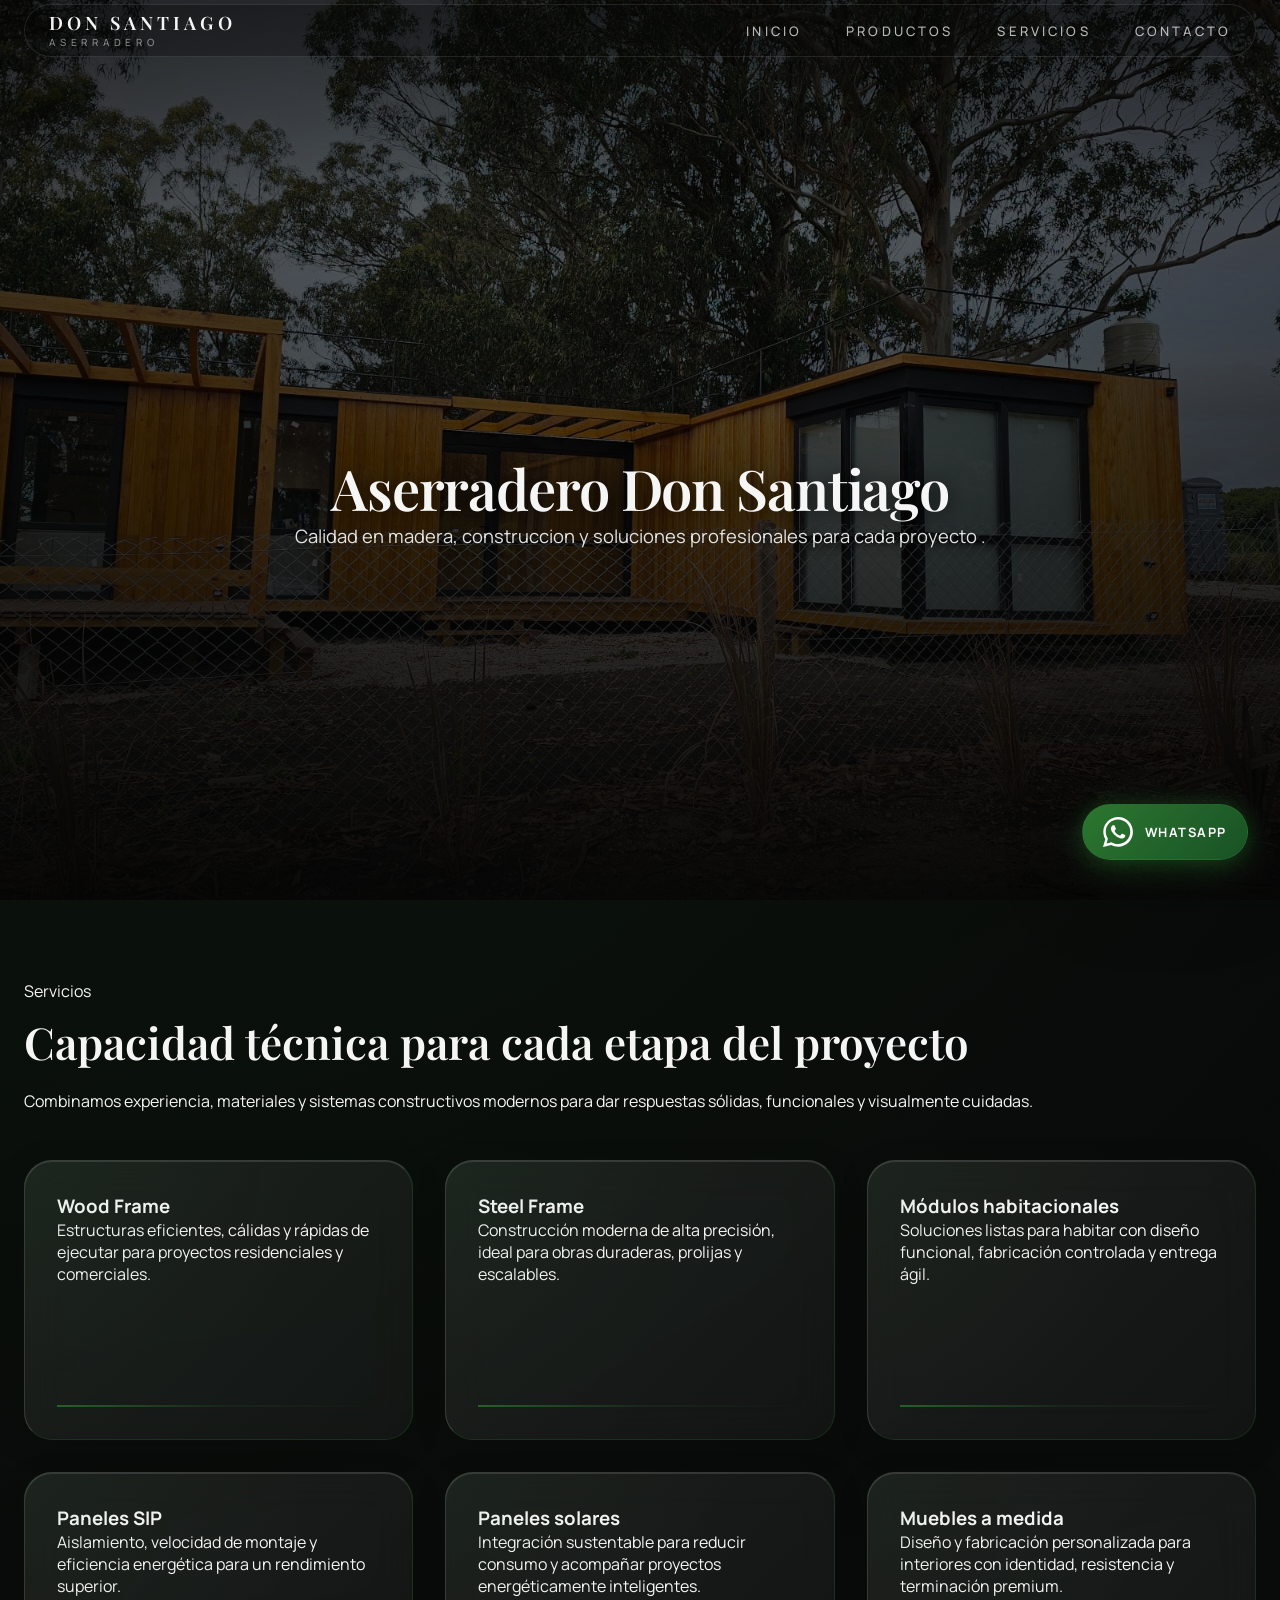
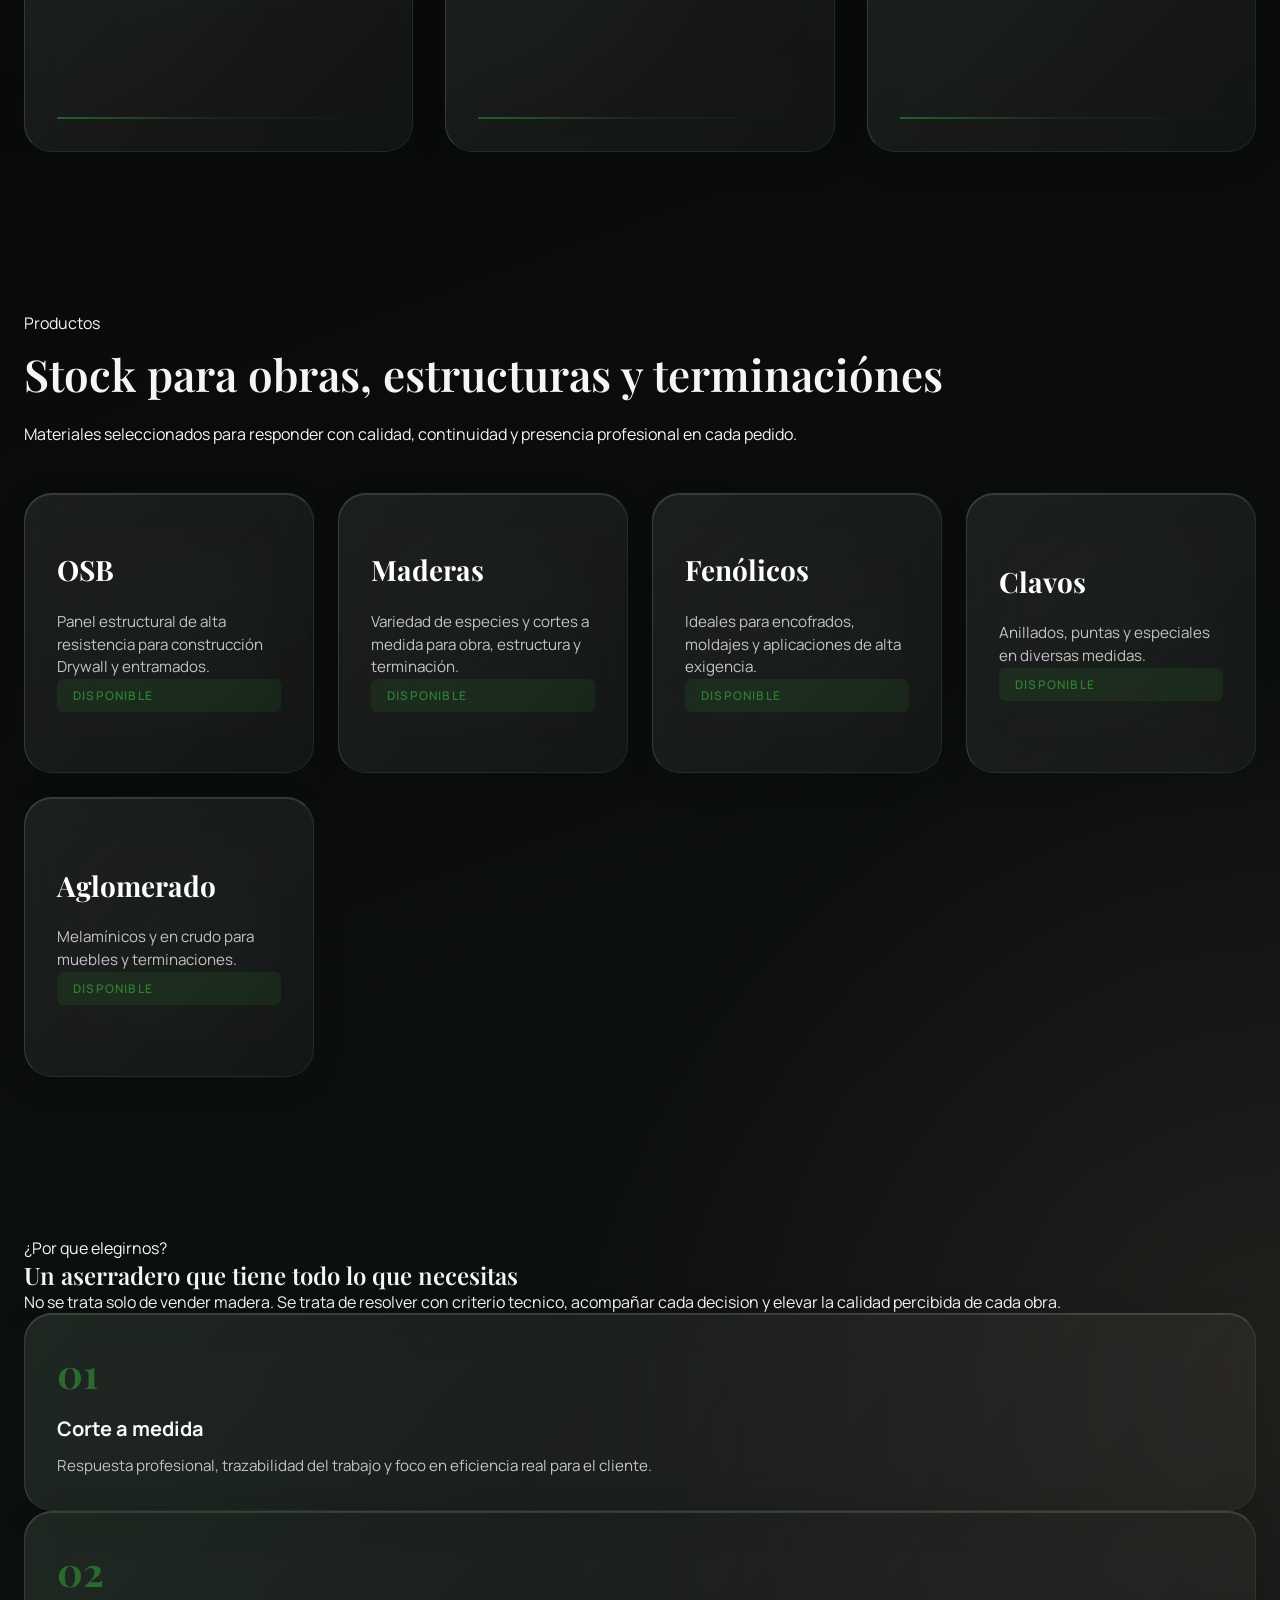
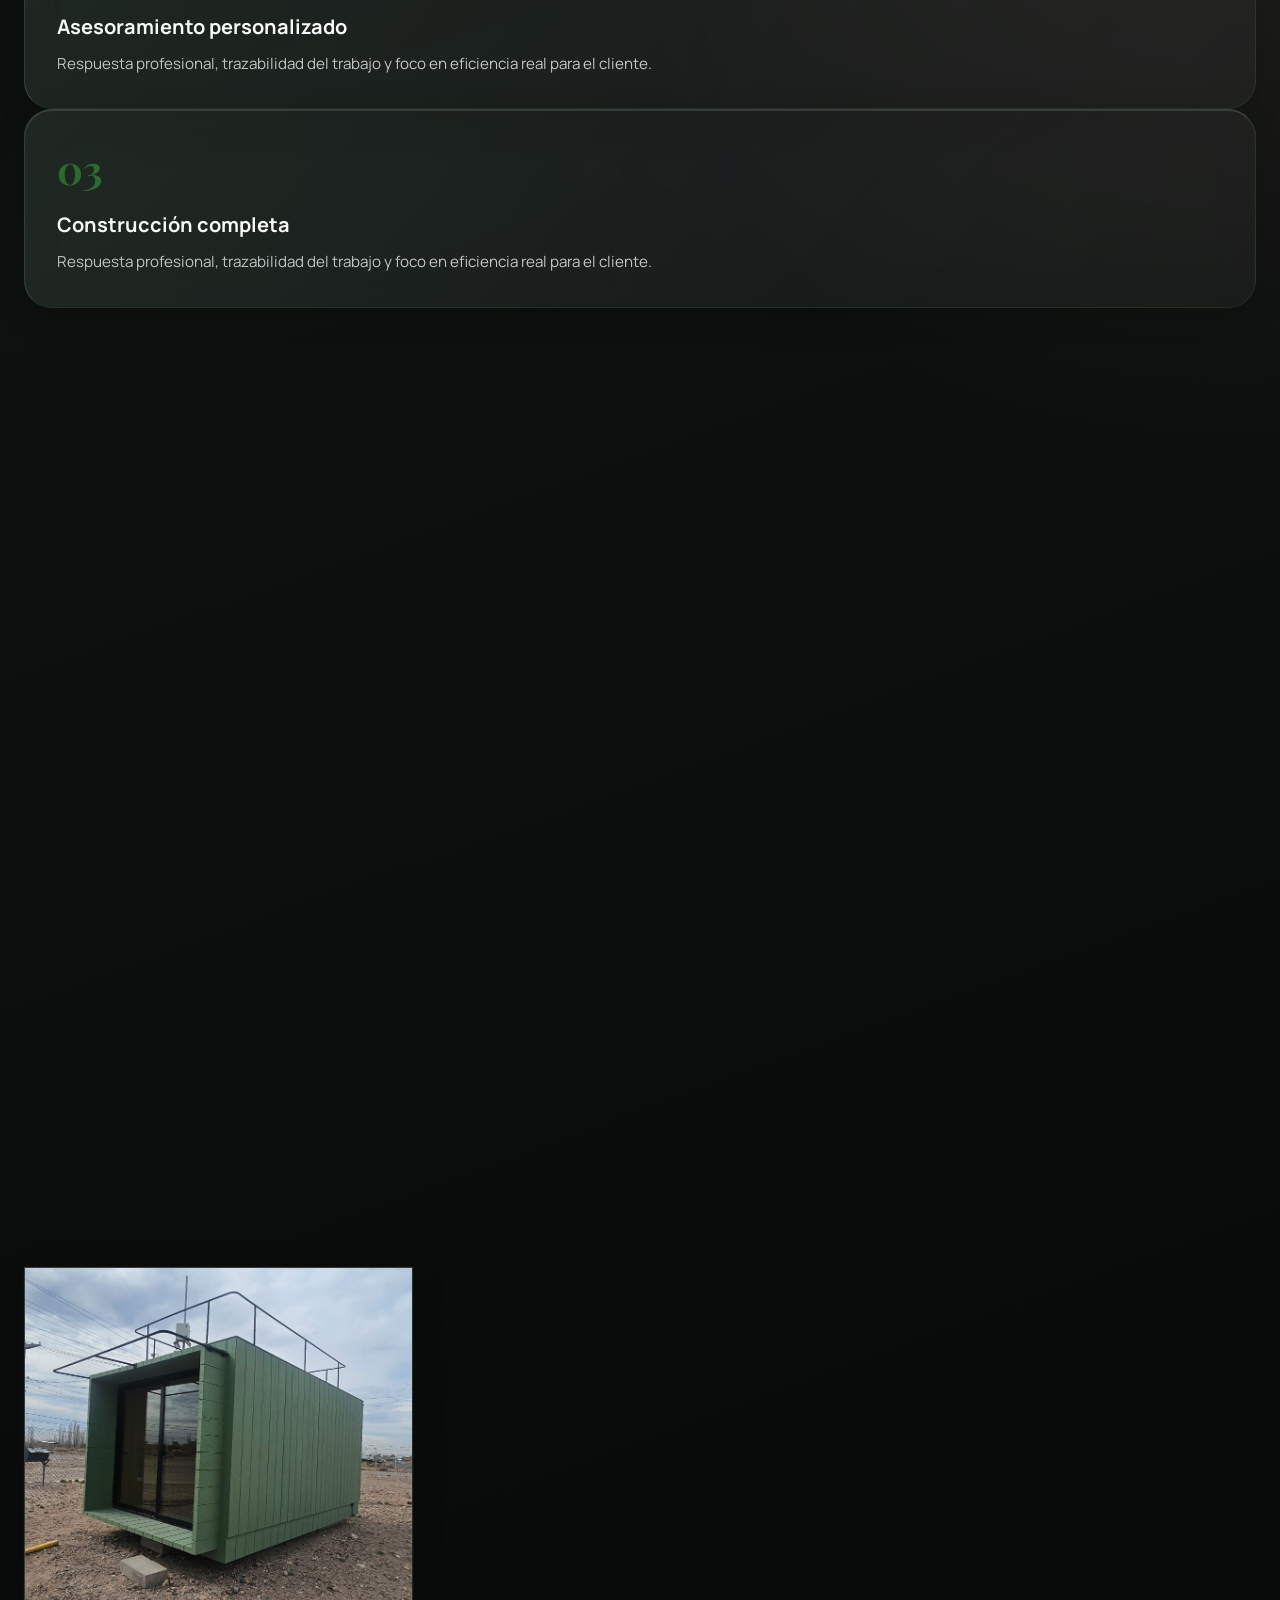
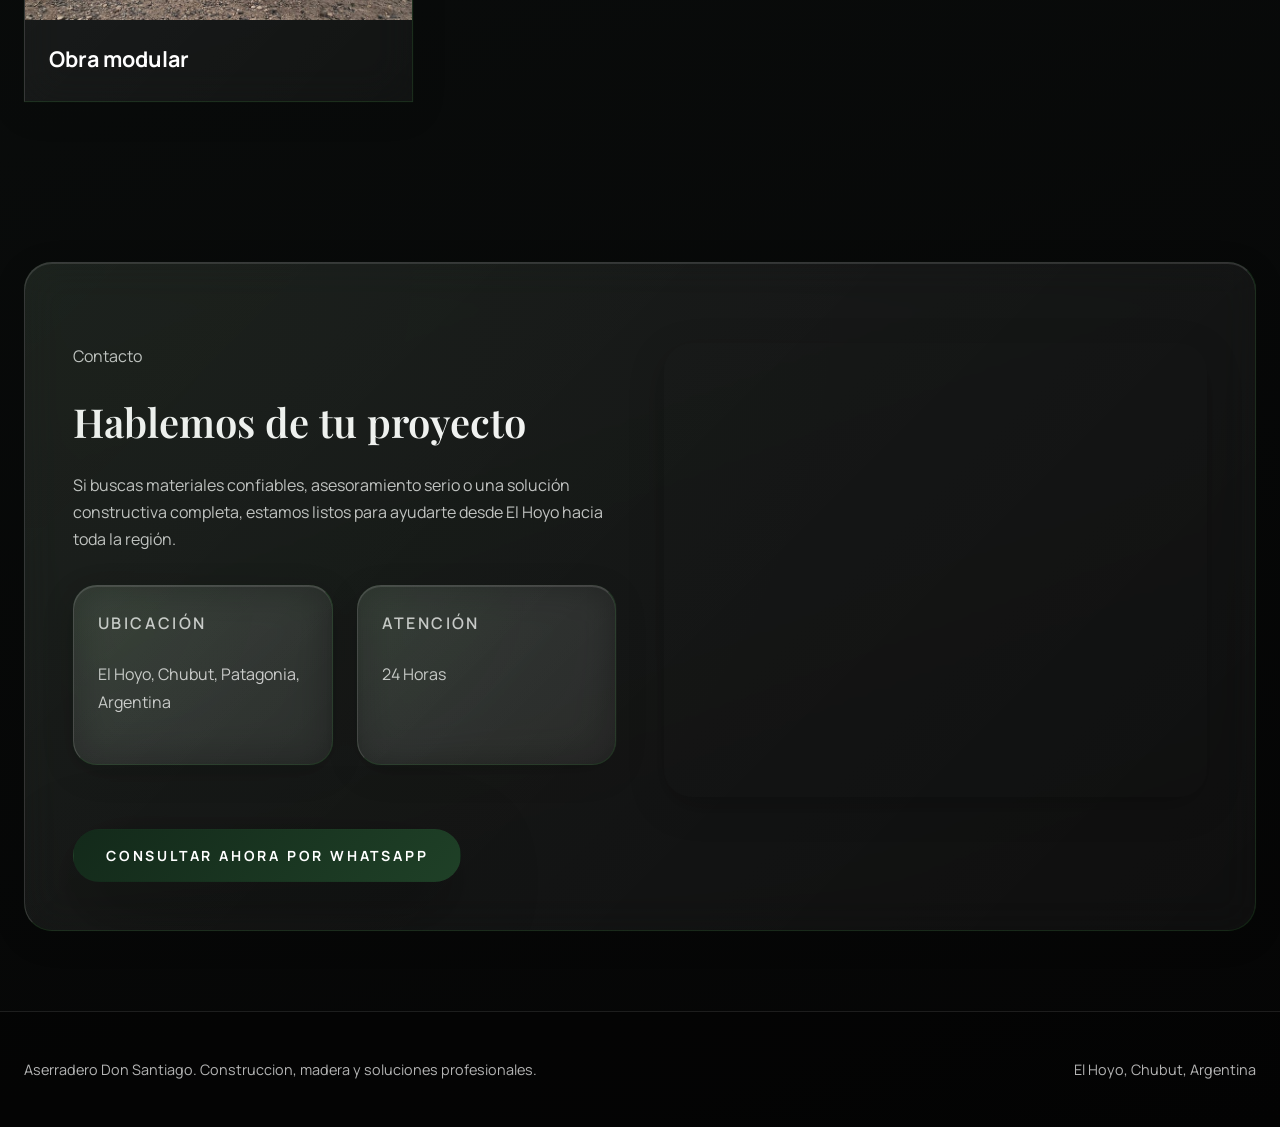
==== commit d200e73e: "Update index.html" ====
--- a/index.html
+++ b/index.html
@@ -125,11 +125,11 @@
                     <p class="section-text">Materiales seleccionados para responder con calidad, continuidad y presencia profesional en cada pedido.</p>
                 </div>
                 <div class="products-bento">
-                    <a href="Servicios/Osb.html" class="product-link product-link--large" style="text-decoration: none; color: inherit; display: block; --reveal-delay: 0.05s;"><article class="product-card product-card--large reveal hover-scale"><div class="product-card-top"><div><p class="product-tag">Destacado</p><h3>OSB</h3><p class="product-card-desc">Panel estructural de alta resistencia para construcción Drywall y entramados.</p></div><span class="product-availability">Disponible</span></div></article></a>
-                    <a href="Servicios/Madera.html" class="product-link product-link--wide" style="text-decoration: none; color: inherit; display: block; --reveal-delay: 0.1s;"><article class="product-card product-card--wide reveal hover-scale"><div class="product-card-top"><div><p class="product-tag">Stock permanente</p><h3>Maderas</h3><p class="product-card-desc">Variedad de especies y cortes a medida para obra, estructura y terminación.</p></div><span class="product-availability">Disponible</span></div></article></a>
-                    <a href="Servicios/Fenolico.html" class="product-link product-link--tall" style="text-decoration: none; color: inherit; display: block; --reveal-delay: 0.15s;"><article class="product-card product-card--tall reveal hover-scale"><div class="product-card-top"><div><p class="product-tag">Alta demanda</p><h3>Fenólicos</h3><p class="product-card-desc">Ideales para encofrados, moldajes y aplicaciones de alta exigencia.</p></div><span class="product-availability">Disponible</span></div></article></a>
-                    <a href="Servicios/Clavos.html" class="product-link product-link--small" style="text-decoration: none; color: inherit; display: block; --reveal-delay: 0.2s;"><article class="product-card product-card--small reveal hover-scale"><div class="product-card-top"><div><p class="product-tag"></p><h3>Clavos</h3><p class="product-card-desc">Anillados, puntas y especiales en diversas medidas.</p></div><span class="product-availability">Disponible</span></div></article></a>
-                    <a href="Servicios/Aglomerado.html" class="product-link product-link--small" style="text-decoration: none; color: inherit; display: block; --reveal-delay: 0.25s;"><article class="product-card product-card--small reveal hover-scale"><div class="product-card-top"><div><p class="product-tag"></p><h3>Aglomerado</h3><p class="product-card-desc">Melamínicos y en crudo para muebles y terminaciones.</p></div><span class="product-availability">Disponible</span></div></article></a>
+                    <a href="Servicios/Osb.html" class="product-link product-link--large" style="text-decoration: none; color: inherit; display: block; --reveal-delay: 0.05s;"><article class="product-card product-card--large reveal hover-scale"><h3>OSB</h3><p class="product-card-desc">Panel estructural de alta resistencia para construcción Drywall y entramados.</p><span class="product-availability">Disponible</span></article></a>
+                    <a href="Servicios/Madera.html" class="product-link product-link--wide" style="text-decoration: none; color: inherit; display: block; --reveal-delay: 0.1s;"><article class="product-card product-card--wide reveal hover-scale"><h3>Maderas</h3><p class="product-card-desc">Variedad de especies y cortes a medida para obra, estructura y terminación.</p><span class="product-availability">Disponible</span></article></a>
+                    <a href="Servicios/Fenolico.html" class="product-link product-link--tall" style="text-decoration: none; color: inherit; display: block; --reveal-delay: 0.15s;"><article class="product-card product-card--tall reveal hover-scale"><h3>Fenólicos</h3><p class="product-card-desc">Ideales para encofrados, moldajes y aplicaciones de alta exigencia.</p><span class="product-availability">Disponible</span></article></a>
+                    <a href="Servicios/Clavos.html" class="product-link product-link--small" style="text-decoration: none; color: inherit; display: block; --reveal-delay: 0.2s;"><article class="product-card product-card--small reveal hover-scale"><h3>Clavos</h3><p class="product-card-desc">Anillados, puntas y especiales en diversas medidas.</p><span class="product-availability">Disponible</span></article></a>
+                    <a href="Servicios/Aglomerado.html" class="product-link product-link--small" style="text-decoration: none; color: inherit; display: block; --reveal-delay: 0.25s;"><article class="product-card product-card--small reveal hover-scale"><h3>Aglomerado</h3><p class="product-card-desc">Melamínicos y en crudo para muebles y terminaciones.</p><span class="product-availability">Disponible</span></article></a>
                 </div>
             </div>
         </section>
--- a/styles.css
+++ b/styles.css
@@ -466,35 +466,30 @@
     border-radius: var(--radius-lg);
     transition: all 500ms cubic-bezier(0.4, 0, 0.2, 1);
     position: relative;
-}
-
-.service-card::after {
-    content: "";
-    position: absolute;
-    inset: 0;
-    border-radius: var(--radius-lg);
-    background: linear-gradient(135deg, rgba(46, 125, 50, 0.1), transparent);
-    opacity: 0;
-    transition: opacity 500ms ease;
-    pointer-events: none;
-}
-
-.service-card:hover::after {
-    opacity: 1;
-}
-
-.service-card h3 {
+    min-height: 280px;
+    display: flex;
+    flex-direction: column;
+    justify-content: space-between;
+    align-items: stretch;
+}
+
+.service-title {
     font-family: "Playfair Display", serif;
     font-size: 1.5rem;
     font-weight: 700;
     color: #fff;
-    margin: 0 0 1rem 0;
-}
-
-.service-card p {
-    font-size: 0.95rem;
-    color: rgba(255, 255, 255, 0.75);
-    line-height: 1.6;
+    margin: 0;
+    line-height: 1.2;
+    min-height: 96px;
+    display: flex;
+    align-items: center;
+}
+
+.service-content {
+    margin-top: 0.75rem;
+}
+
+.service-content p {
     margin: 0;
 }
 
@@ -502,7 +497,7 @@
     width: 100%;
     height: 2px;
     background: linear-gradient(90deg, var(--color-forest), rgba(46, 125, 50, 0.2), transparent);
-    margin-top: 1.5rem;
+    margin-top: auto;
     opacity: 0.7;
     transition: all 500ms ease;
 }
@@ -600,14 +595,17 @@
     background-color: #0b0f0d;
     display: flex;
     flex-direction: column;
-    justify-content: flex-end;
-    padding-top: 7.5rem;
+    justify-content: center;
+    align-items: center;
+    padding-top: 12vh;
 }
 
 .hero-section {
     position: relative;
     min-height: 100vh;
-    padding: 6rem 0 3rem;
+    display: flex;
+    align-items: center;
+    justify-content: center;
     overflow: hidden;
     background-color: #0b0f0d;
 }
@@ -615,12 +613,29 @@
 .hero-content {
     position: relative;
     z-index: 3;
-    padding: 0 0 1.5rem;
+    display: flex;
+    justify-content: center;
+    align-items: center;
+    flex-direction: column;
+    text-align: center;
+    padding: 0;
+    gap: 1.5rem;
+}
+
+.hero-description {
+    max-width: 700px;
+    margin: 0 auto;
+    text-align: center;
+    font-size: clamp(1rem, 2vw, 1.15rem);
+    line-height: 1.7;
+    color: rgba(255, 255, 255, 0.88);
+    text-shadow: 0 1px 12px rgba(0, 0, 0, 0.5);
 }
 
 .hero-content--center {
     justify-content: flex-end;
-    text-align: center;
+    text-align: left;
+    margin: 50vh 0 0 0;
 }
 
 .hero-grid {
@@ -766,24 +781,16 @@
 
 .hero-copy h1 {
     max-width: 48rem;
-    margin: 0 auto 0.75rem;
+    margin: 0 auto;
     font-size: clamp(2.25rem, 5.5vw, 3.5rem);
     line-height: 1.15;
     letter-spacing: -0.02em;
     text-shadow: 0 2px 20px rgba(0, 0, 0, 0.6), 0 4px 40px rgba(0, 0, 0, 0.3);
+    text-align: center;
 }
 
 .hero-copy h1 span {
     color: #cbb4a6;
-}
-
-.hero-description {
-    max-width: 38rem;
-    margin: 0 auto 1.25rem;
-    font-size: clamp(1rem, 2vw, 1.15rem);
-    line-height: 1.7;
-    color: rgba(255, 255, 255, 0.88);
-    text-shadow: 0 1px 12px rgba(0, 0, 0, 0.5);
 }
 
 .hero-actions {
@@ -828,7 +835,7 @@
 
 @media (max-width: 767px) {
     .hero {
-        padding-top: 5.5rem;
+        padding-top: 10vh;
     }
 
     .hero-content {
@@ -969,19 +976,27 @@
     gap: 2rem;
     grid-template-columns: repeat(auto-fit, minmax(300px, 1fr));
     margin-top: 3rem;
+    justify-content: center;
+    width: 100%;
+    max-width: 100%;
 }
 
 .products-bento {
     display: grid;
     gap: 1.5rem;
-    grid-template-columns: repeat(auto-fit, minmax(250px, 1fr));
+    grid-template-columns: repeat(auto-fit, minmax(280px, 1fr));
     margin-top: 3rem;
+    justify-content: center;
+    width: 100%;
+    max-width: 100%;
+    box-sizing: border-box;
 }
 
 .product-link {
     display: block;
     text-decoration: none;
     color: inherit;
+    width: 100%;
 }
 
 .product-card {
@@ -996,10 +1011,12 @@
     overflow: hidden;
     transition: all 500ms cubic-bezier(0.4, 0, 0.2, 1);
     padding: 2rem;
-    min-height: 200px;
+    min-height: 280px;
     display: flex;
     flex-direction: column;
-    justify-content: space-between;
+    justify-content: center;
+    align-items: stretch;
+    box-sizing: border-box;
     box-shadow: 
         inset 0 1px 0 rgba(255, 255, 255, 0.12),
         0 8px 32px rgba(0, 0, 0, 0.1),
@@ -1039,55 +1056,18 @@
     grid-column: span 1;
 }
 
-@media (min-width: 768px) {
-    .products-bento {
-        grid-template-columns: repeat(2, 1fr);
-    }
-    
-    .product-card--large {
-        grid-column: span 2;
-        min-height: 250px;
-    }
-    
-    .product-card--wide {
-        grid-column: span 2;
-        min-height: 250px;
-    }
-    
-    .product-card--tall {
-        grid-column: span 1;
-        grid-row: span 2;
-        min-height: 520px;
-    }
-}
-
-@media (min-width: 1024px) {
-    .products-bento {
-        grid-template-columns: repeat(5, 1fr);
-    }
-    
-    .product-card--large {
-        grid-column: span 2;
-    }
-    
-    .product-card--wide {
-        grid-column: span 2;
-    }
-    
-    .product-card--tall {
-        grid-column: span 1;
-    }
-    
-    .product-card--small {
-        grid-column: span 1;
-    }
-}
-
 .product-card-top {
     display: flex;
     justify-content: space-between;
     align-items: flex-start;
     gap: 1rem;
+    flex-wrap: wrap;
+}
+
+.product-card-top > div {
+    display: flex;
+    flex-direction: column;
+    gap: 0.5rem;
 }
 
 .product-tag {
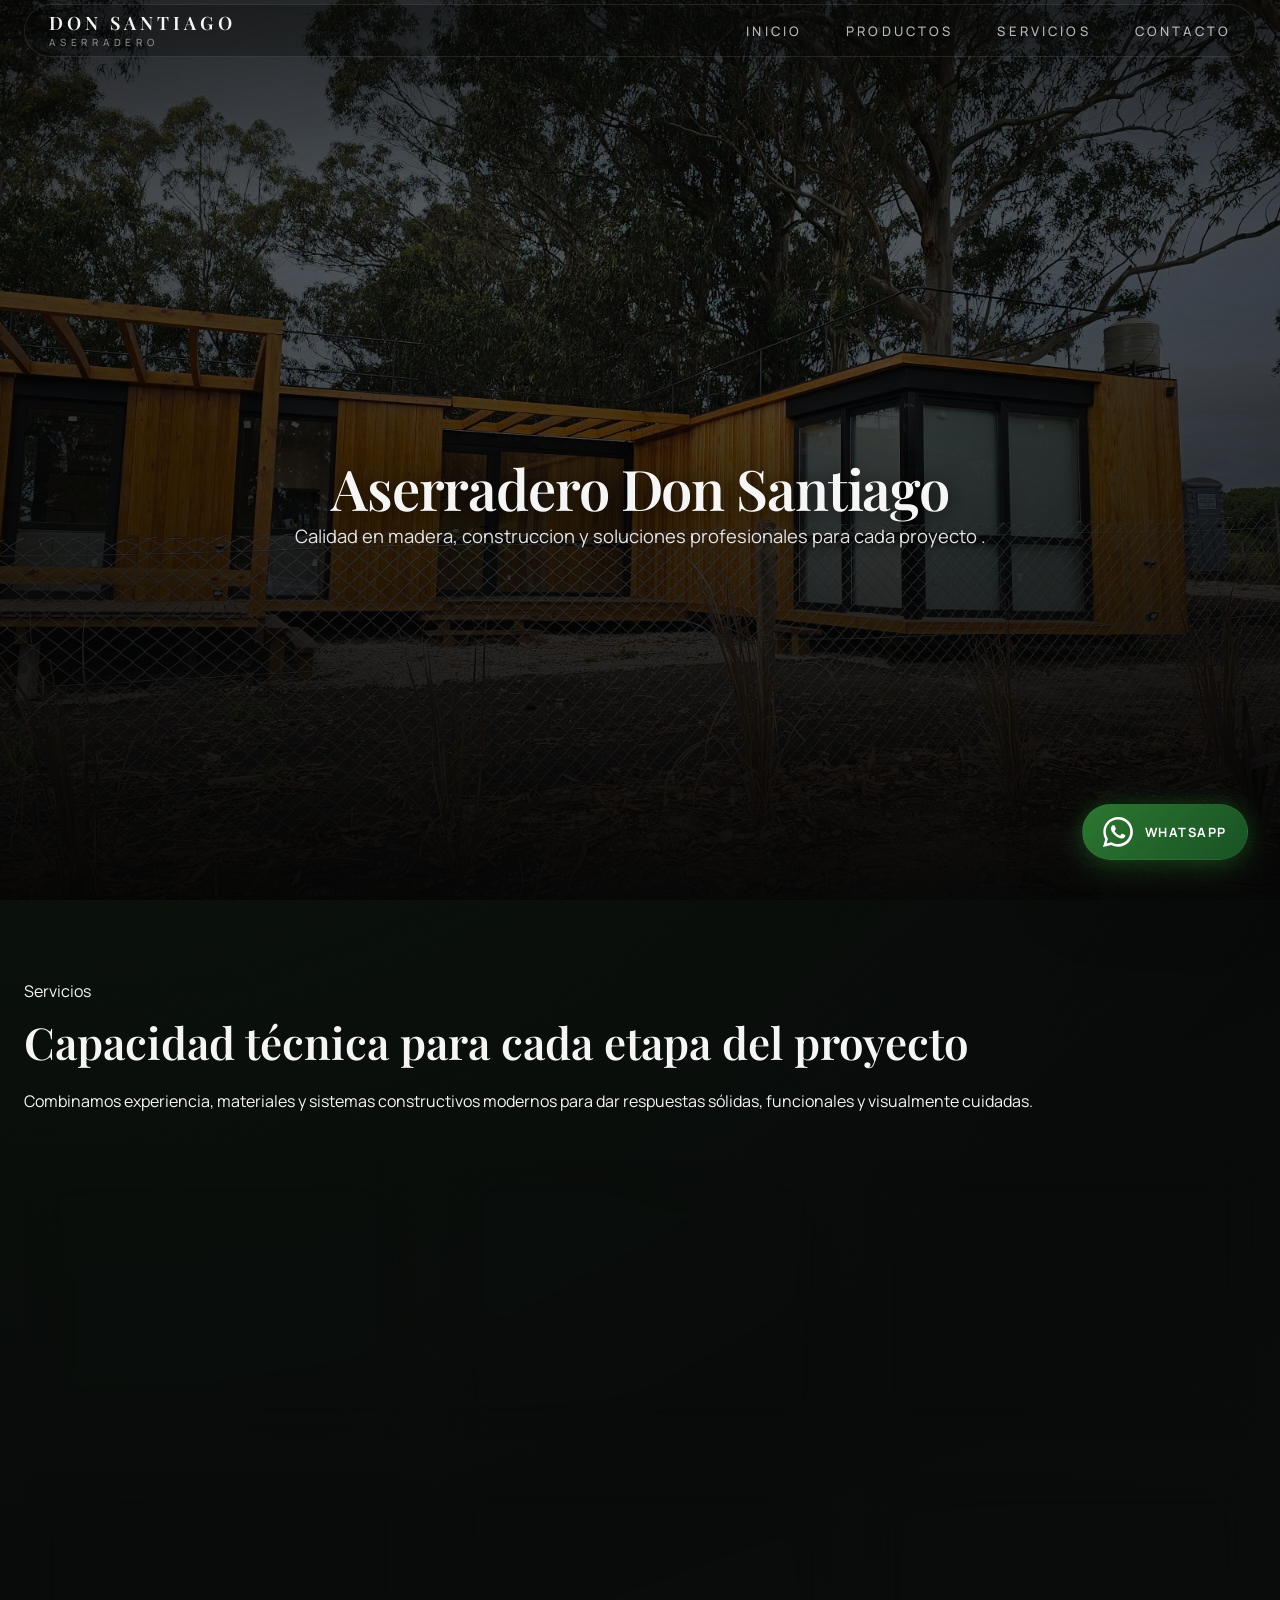
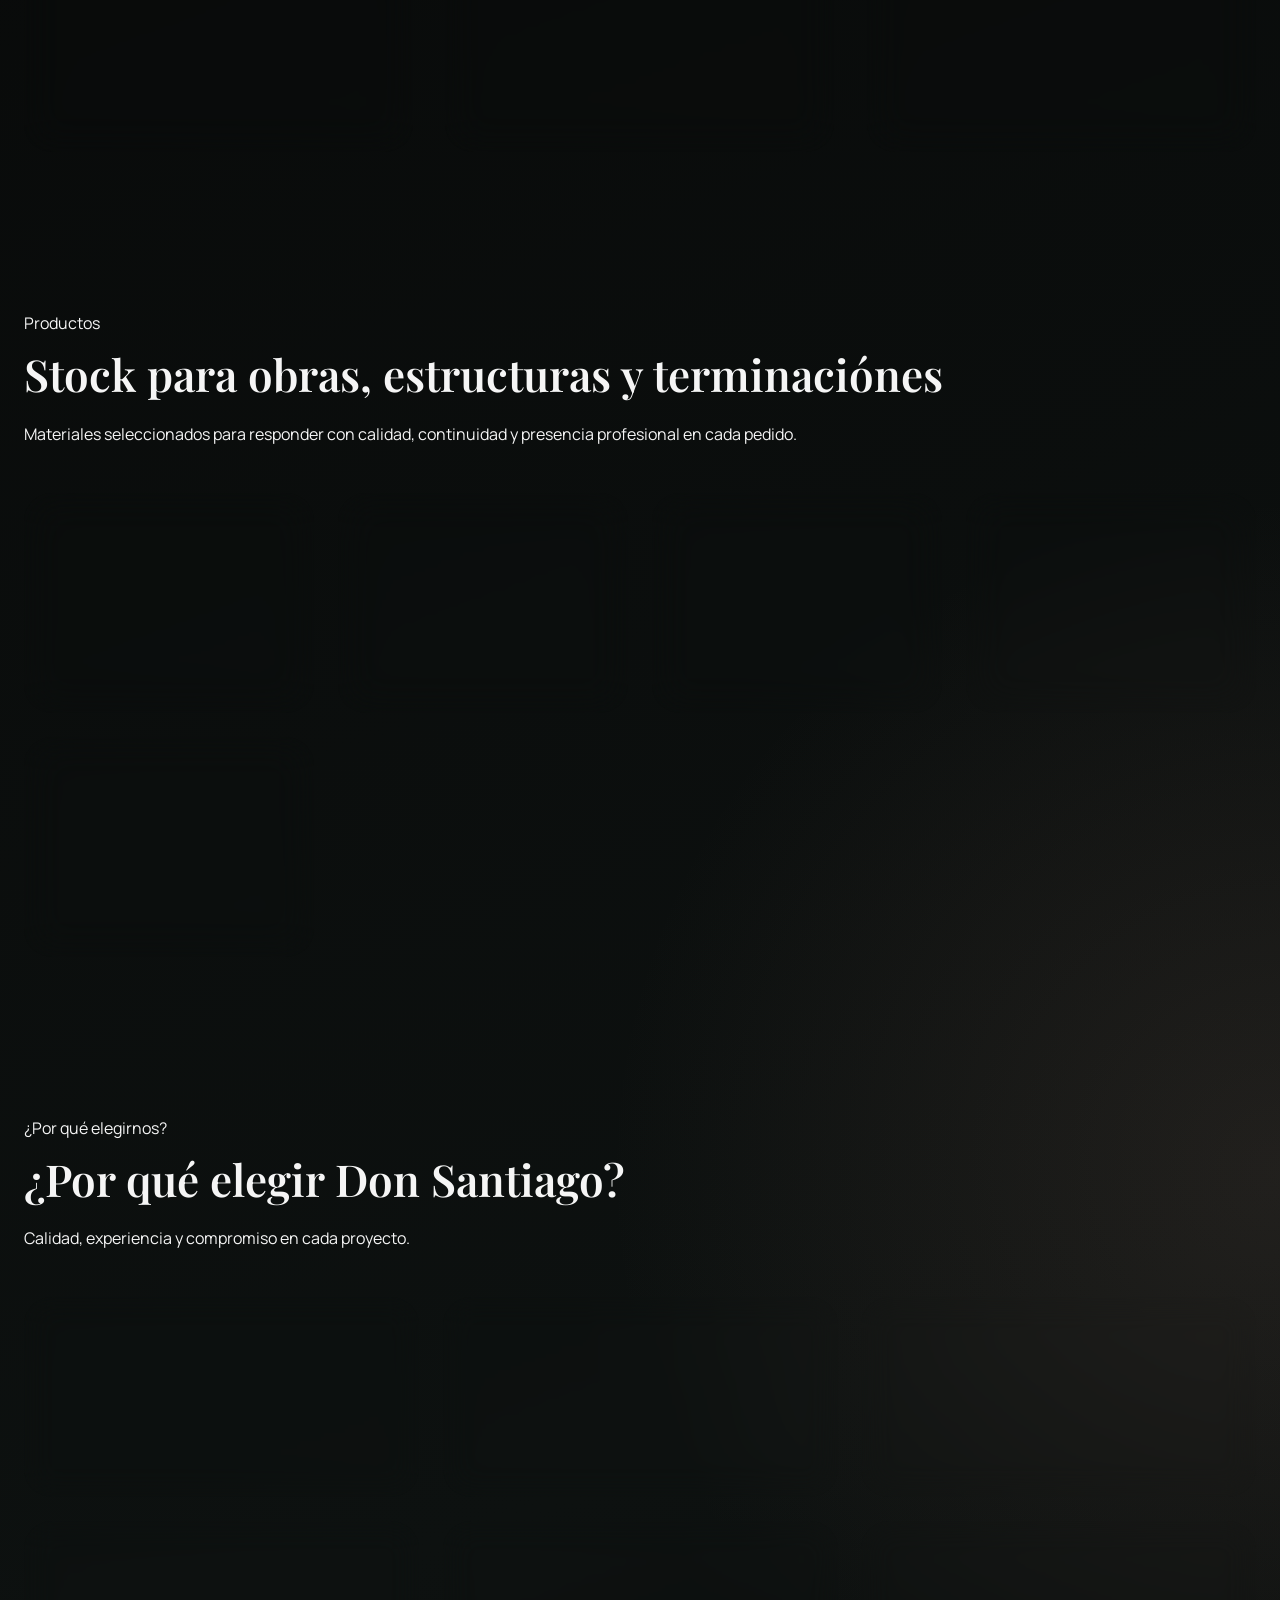
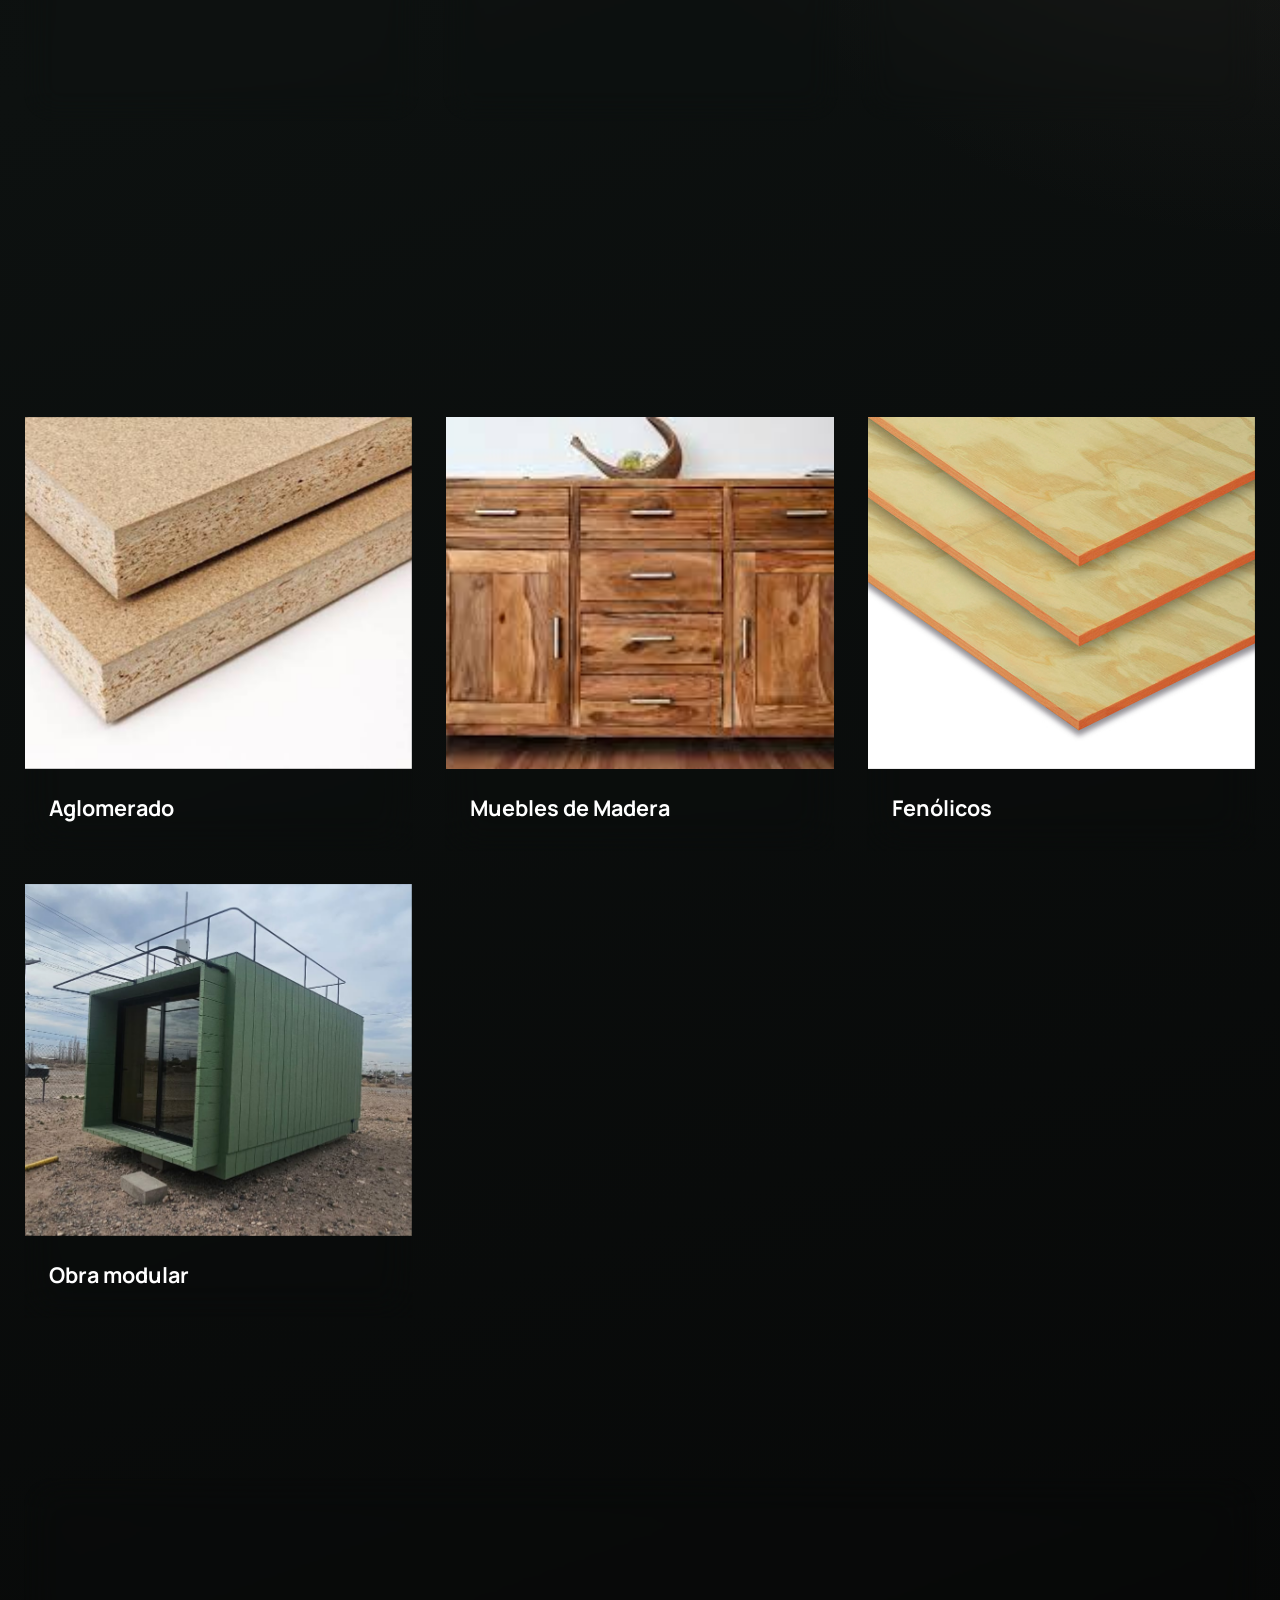
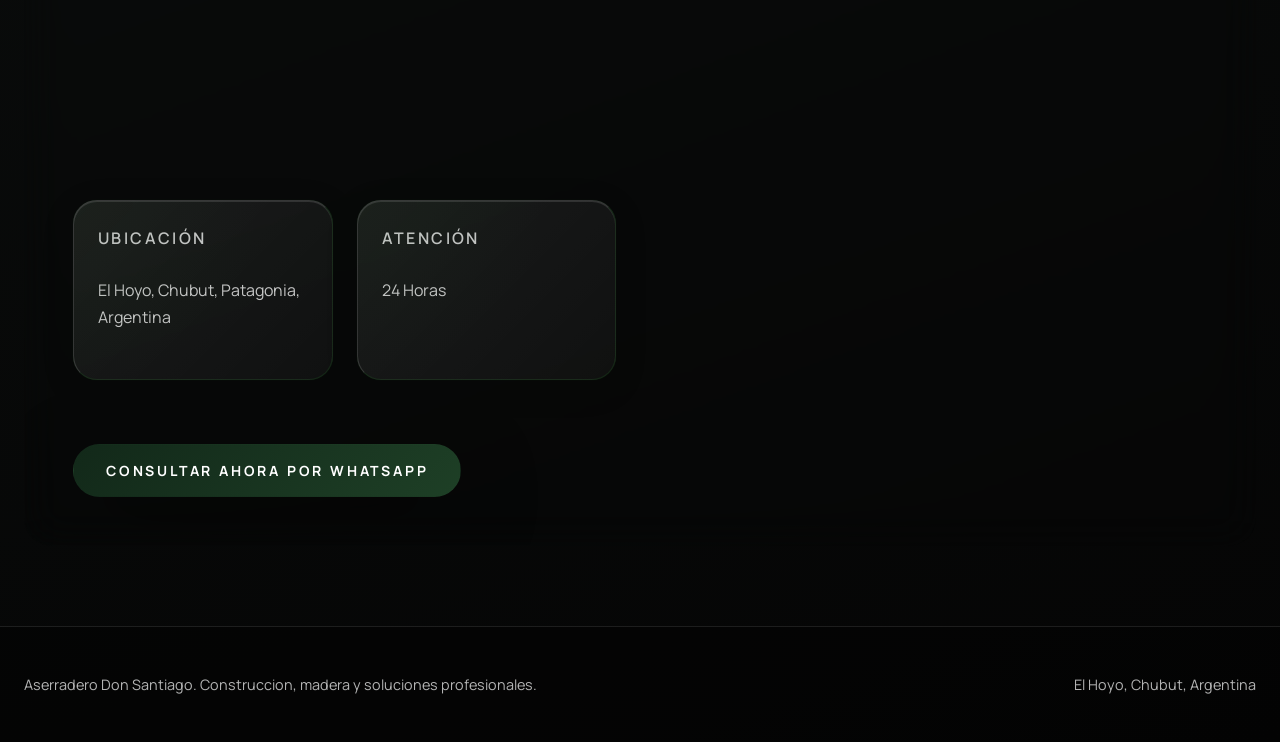
==== commit cace201b: "Update index.html" ====
--- a/index.html
+++ b/index.html
@@ -133,20 +133,56 @@
                 </div>
             </div>
         </section>
-        <section class="section">
-            <div class="container differential-layout">
-                <div class="differential-intro reveal">
-                    <div class="differential-panel">
-                        <p class="section-eyebrow">¿Por que elegirnos?</p>
-                        <h2>Un aserradero que tiene todo lo que necesitas</h2>
-                        <p>No se trata solo de vender madera. Se trata de resolver con criterio tecnico, acompañar cada decision y elevar la calidad percibida de cada obra.</p>
-                    </div>
-                </div>
-                <div class="differential-list">
-                    <article class="differential-card premium-card reveal hover-lift" style="--reveal-delay: 0.05s;"><div class="differential-number">01</div><div><h3>Corte a medida</h3><p>Respuesta profesional, trazabilidad del trabajo y foco en eficiencia real para el cliente.</p></div></article>
-                    <article class="differential-card premium-card reveal hover-lift" style="--reveal-delay: 0.1s;"><div class="differential-number">02</div><div><h3>Asesoramiento personalizado</h3><p>Respuesta profesional, trazabilidad del trabajo y foco en eficiencia real para el cliente.</p></div></article>
-                    <article class="differential-card premium-card reveal hover-lift" style="--reveal-delay: 0.15s;"><div class="differential-number">03</div><div><h3>Construcción completa</h3><p>Respuesta profesional, trazabilidad del trabajo y foco en eficiencia real para el cliente.</p></div></article>
-                    <article class="differential-card premium-card reveal hover-lift" style="--reveal-delay: 0.2s;"><div class="differential-number">04</div><div><h3>Soluciones sustentables</h3><p>Respuesta profesional, trazabilidad del trabajo y foco en eficiencia real para el cliente.</p></div></article>
+        <section class="section why-section">
+            <div class="container">
+                <div class="section-heading reveal">
+                    <p class="section-eyebrow">¿Por qué elegirnos?</p>
+                    <h2>¿Por qué elegir Don Santiago?</h2>
+                    <p class="section-text">Calidad, experiencia y compromiso en cada proyecto.</p>
+                </div>
+                <div class="why-grid">
+                    <article class="why-card reveal" style="--reveal-delay: 0.05s;">
+                        <div class="why-icon" aria-hidden="true">
+                            <svg viewBox="0 0 24 24" fill="none" stroke="currentColor" stroke-width="2" stroke-linecap="round" stroke-linejoin="round"><circle cx="12" cy="12" r="10"/><path d="M8 12l3 3 5-5"/></svg>
+                        </div>
+                        <h3>Años de experiencia</h3>
+                        <p>Trabajando con profesionales, constructoras y particulares.</p>
+                    </article>
+                    <article class="why-card reveal" style="--reveal-delay: 0.1s;">
+                        <div class="why-icon" aria-hidden="true">
+                            <svg viewBox="0 0 24 24" fill="none" stroke="currentColor" stroke-width="2" stroke-linecap="round" stroke-linejoin="round"><path d="M12 2l3 7h7l-5.5 4 2 7L12 16l-6.5 4 2-7L2 9h7z"/></svg>
+                        </div>
+                        <h3>Maderas seleccionadas y secadas</h3>
+                        <p>Materiales de calidad para mayor resistencia y durabilidad.</p>
+                    </article>
+                    <article class="why-card reveal" style="--reveal-delay: 0.15s;">
+                        <div class="why-icon" aria-hidden="true">
+                            <svg viewBox="0 0 24 24" fill="none" stroke="currentColor" stroke-width="2" stroke-linecap="round" stroke-linejoin="round"><path d="M3 6h18M3 12h18M3 18h18"/><rect x="2" y="4" width="20" height="16" rx="2"/></svg>
+                        </div>
+                        <h3>Corte a medida</h3>
+                        <p>Entregamos las piezas listas para instalar.</p>
+                    </article>
+                    <article class="why-card reveal" style="--reveal-delay: 0.2s;">
+                        <div class="why-icon" aria-hidden="true">
+                            <svg viewBox="0 0 24 24" fill="none" stroke="currentColor" stroke-width="2" stroke-linecap="round" stroke-linejoin="round"><rect x="1" y="3" width="15" height="13" rx="1"/><path d="M16 8h4l3 5v3h-7V8z"/><circle cx="5.5" cy="18.5" r="2.5"/><circle cx="18.5" cy="18.5" r="2.5"/></svg>
+                        </div>
+                        <h3>Entrega rápida</h3>
+                        <p>Stock permanente y tiempos de respuesta ágiles.</p>
+                    </article>
+                    <article class="why-card reveal" style="--reveal-delay: 0.25s;">
+                        <div class="why-icon" aria-hidden="true">
+                            <svg viewBox="0 0 24 24" fill="none" stroke="currentColor" stroke-width="2" stroke-linecap="round" stroke-linejoin="round"><path d="M12 22s8-4 8-10V5l-8-3-8 3v7c0 6 8 10 8 10z"/></svg>
+                        </div>
+                        <h3>Asesoramiento técnico</h3>
+                        <p>Te ayudamos a elegir el material ideal para tu proyecto.</p>
+                    </article>
+                    <article class="why-card reveal" style="--reveal-delay: 0.3s;">
+                        <div class="why-icon" aria-hidden="true">
+                            <svg viewBox="0 0 24 24" fill="none" stroke="currentColor" stroke-width="2" stroke-linecap="round" stroke-linejoin="round"><path d="M21 15a2 2 0 0 1-2 2H7l-4 4V5a2 2 0 0 1 2-2h14a2 2 0 0 1 2 2z"/></svg>
+                        </div>
+                        <h3>Presupuestos sin cargo</h3>
+                        <p>Respondemos rápidamente por WhatsApp.</p>
+                    </article>
                 </div>
             </div>
         </section>
--- a/styles.css
+++ b/styles.css
@@ -1011,10 +1011,10 @@
     overflow: hidden;
     transition: all 500ms cubic-bezier(0.4, 0, 0.2, 1);
     padding: 2rem;
-    min-height: 280px;
+    height: 220px;
     display: flex;
     flex-direction: column;
-    justify-content: center;
+    justify-content: flex-start;
     align-items: stretch;
     box-sizing: border-box;
     box-shadow: 
@@ -1040,68 +1040,38 @@
         inset 0 1px 0 rgba(255, 255, 255, 0.15);
 }
 
-.product-card--large {
-    grid-column: span 1;
-}
-
-.product-card--wide {
-    grid-column: span 1;
-}
-
-.product-card--tall {
-    grid-column: span 1;
-}
-
+.product-card--large,
+.product-card--wide,
+.product-card--tall,
 .product-card--small {
     grid-column: span 1;
 }
 
-.product-card-top {
-    display: flex;
-    justify-content: space-between;
-    align-items: flex-start;
-    gap: 1rem;
-    flex-wrap: wrap;
-}
-
-.product-card-top > div {
-    display: flex;
-    flex-direction: column;
-    gap: 0.5rem;
-}
-
-.product-tag {
-    display: inline-block;
-    padding: 0.5rem 1rem;
-    border-radius: 999px;
-    background: rgba(46, 125, 50, 0.2);
-    color: var(--color-forest);
-    font-size: 0.65rem;
-    font-weight: 700;
-    text-transform: uppercase;
-    letter-spacing: 0.15em;
-    margin-bottom: 0.75rem;
-}
-
 .product-card h3 {
     font-family: "Playfair Display", serif;
-    font-size: clamp(1.35rem, 3vw, 1.75rem);
+    font-size: 1.5rem;
     font-weight: 700;
     color: #fff;
-    margin: 0 0 0.75rem 0;
+    margin: 0 0 0.6rem 0;
     line-height: 1.2;
+    flex-shrink: 0;
 }
 
 .product-card-desc {
-    font-size: 0.95rem;
+    font-size: 0.9rem;
     color: rgba(255, 255, 255, 0.75);
     line-height: 1.5;
-    margin-top: 0.75rem;
+    margin: 0;
+    flex-grow: 1;
+    overflow: hidden;
+    display: -webkit-box;
+    -webkit-line-clamp: 3;
+    -webkit-box-orient: vertical;
 }
 
 .product-availability {
     display: inline-block;
-    padding: 0.5rem 1rem;
+    padding: 0.4rem 0.9rem;
     border-radius: 6px;
     background: rgba(46, 125, 50, 0.15);
     color: var(--color-forest);
@@ -1110,6 +1080,9 @@
     text-transform: uppercase;
     letter-spacing: 0.1em;
     white-space: nowrap;
+    align-self: flex-start;
+    margin-top: auto;
+    flex-shrink: 0;
 }
 
 .hover-scale:hover {
@@ -2753,3 +2726,92 @@
 .hero-bg--two.is-active {
     opacity: 1;
 }
+
+/* Sección ¿Por qué elegir Don Santiago? */
+.why-grid {
+    display: grid;
+    grid-template-columns: 1fr;
+    gap: 1.5rem;
+    margin-top: 3rem;
+}
+
+@media (min-width: 640px) {
+    .why-grid {
+        grid-template-columns: repeat(2, minmax(0, 1fr));
+    }
+}
+
+@media (min-width: 1024px) {
+    .why-grid {
+        grid-template-columns: repeat(3, minmax(0, 1fr));
+    }
+}
+
+.why-card {
+    display: flex;
+    flex-direction: column;
+    gap: 1rem;
+    padding: 2rem;
+    height: 200px;
+    box-sizing: border-box;
+    border-radius: var(--radius-lg);
+    background: linear-gradient(135deg, rgba(255, 255, 255, 0.06), rgba(255, 255, 255, 0.02));
+    border: 1.5px solid rgba(46, 125, 50, 0.18);
+    border-top: 1.5px solid rgba(255, 255, 255, 0.1);
+    border-left: 1.5px solid rgba(255, 255, 255, 0.1);
+    backdrop-filter: blur(16px);
+    -webkit-backdrop-filter: blur(16px);
+    box-shadow:
+        inset 0 1px 0 rgba(255, 255, 255, 0.08),
+        0 4px 24px rgba(0, 0, 0, 0.12);
+    transition: transform 400ms cubic-bezier(0.4, 0, 0.2, 1),
+                border-color 400ms ease,
+                box-shadow 400ms ease;
+    position: relative;
+    overflow: hidden;
+}
+
+.why-card::before {
+    content: "";
+    position: absolute;
+    inset: 0;
+    background: radial-gradient(circle at top left, rgba(46, 125, 50, 0.06), transparent 65%);
+    pointer-events: none;
+}
+
+.why-card:hover {
+    transform: translateY(-8px);
+    border-color: rgba(46, 125, 50, 0.4);
+    box-shadow:
+        0 0 32px rgba(46, 125, 50, 0.18),
+        0 16px 48px rgba(0, 0, 0, 0.28),
+        inset 0 1px 0 rgba(255, 255, 255, 0.12);
+}
+
+.why-icon {
+    width: 2.5rem;
+    height: 2.5rem;
+    color: var(--color-forest);
+    flex-shrink: 0;
+}
+
+.why-icon svg {
+    width: 100%;
+    height: 100%;
+}
+
+.why-card h3 {
+    font-family: "Playfair Display", serif;
+    font-size: 1.05rem;
+    font-weight: 700;
+    color: #fff;
+    margin: 0;
+    line-height: 1.3;
+}
+
+.why-card p {
+    font-size: 0.875rem;
+    color: rgba(255, 255, 255, 0.65);
+    line-height: 1.6;
+    margin: 0;
+}
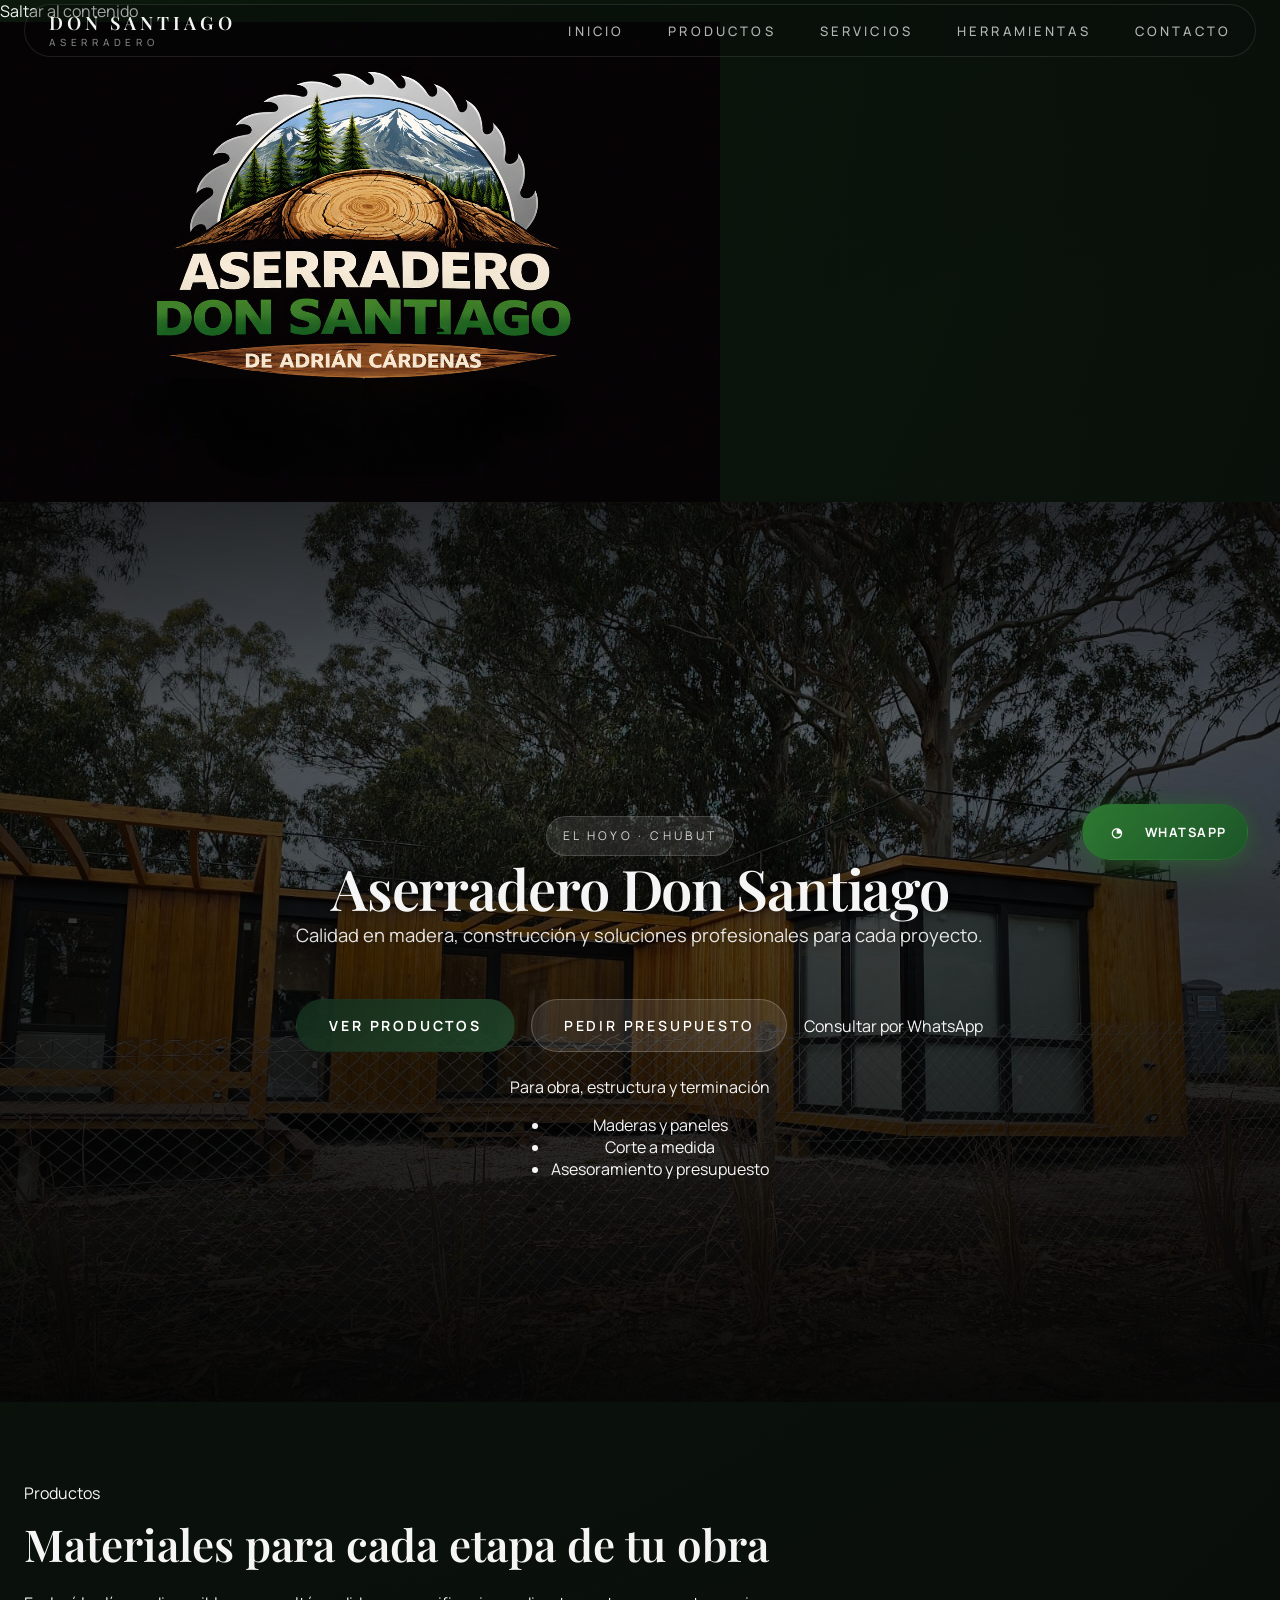
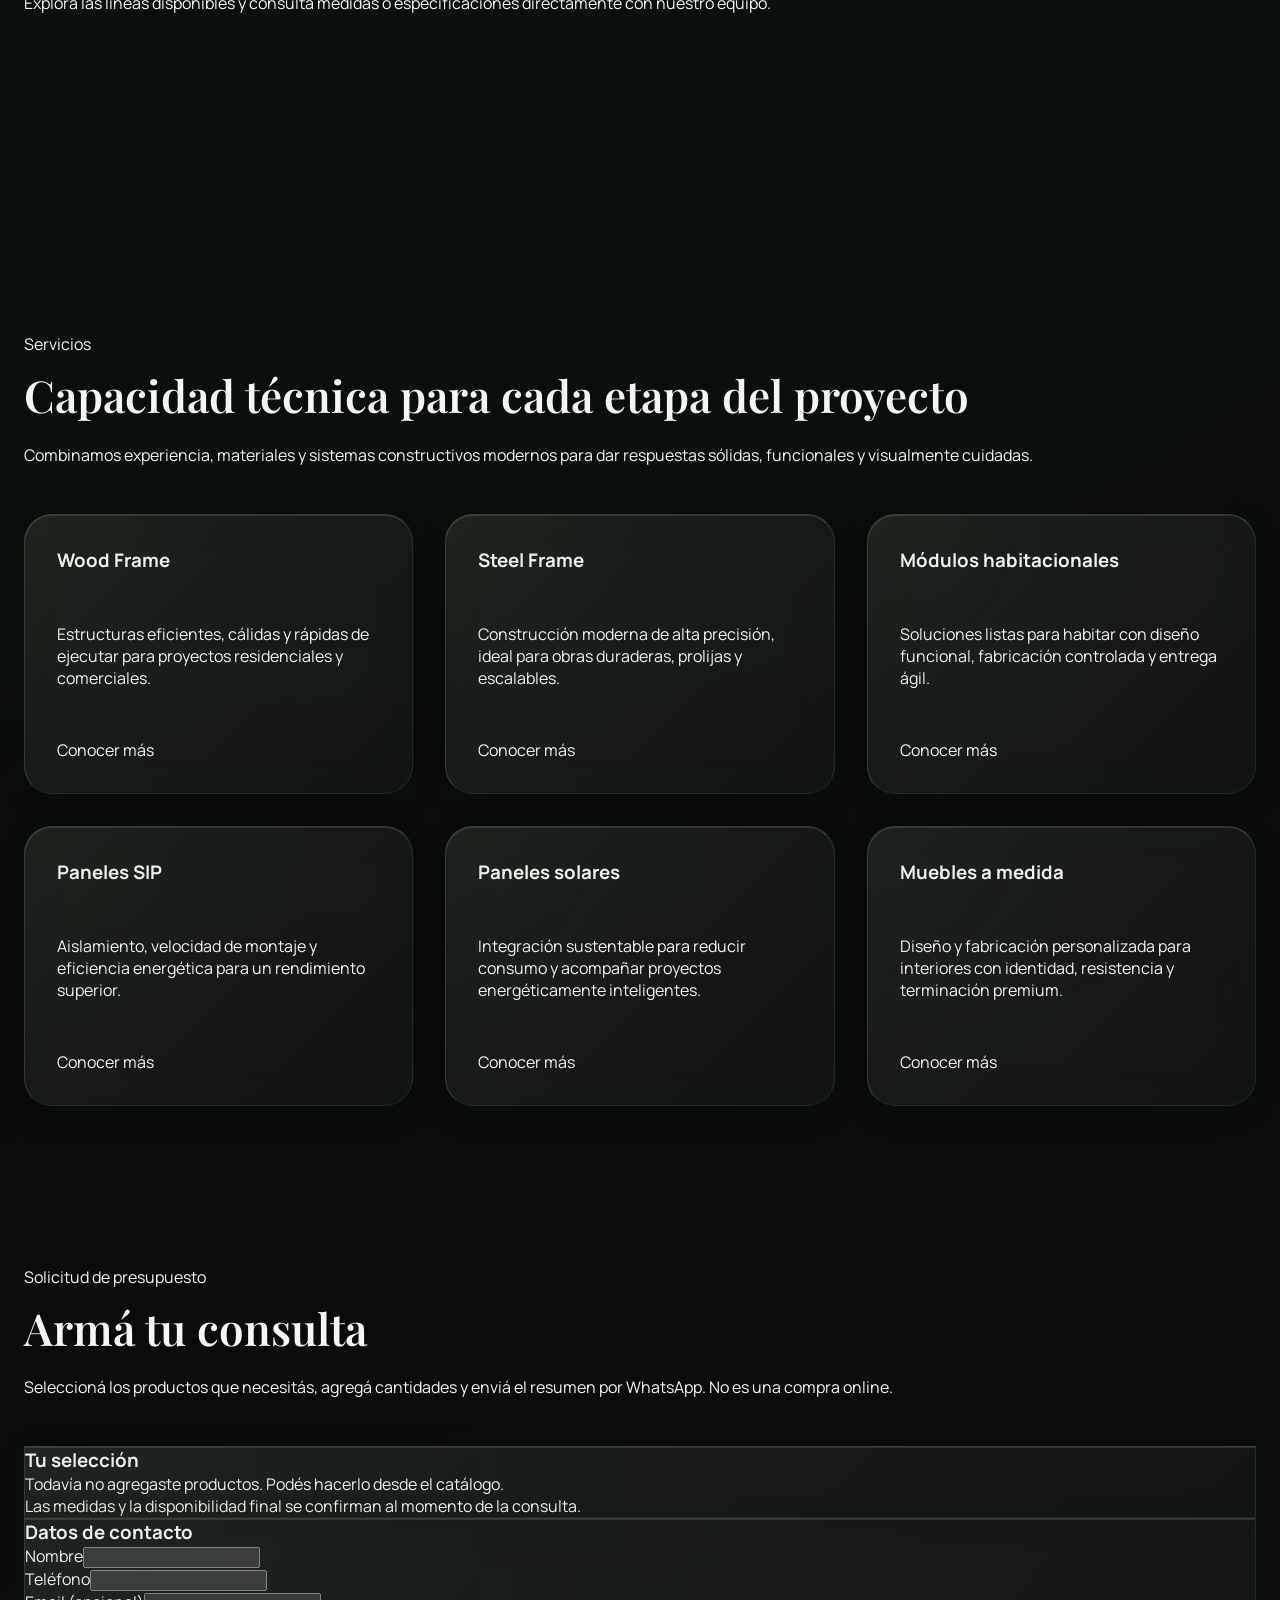
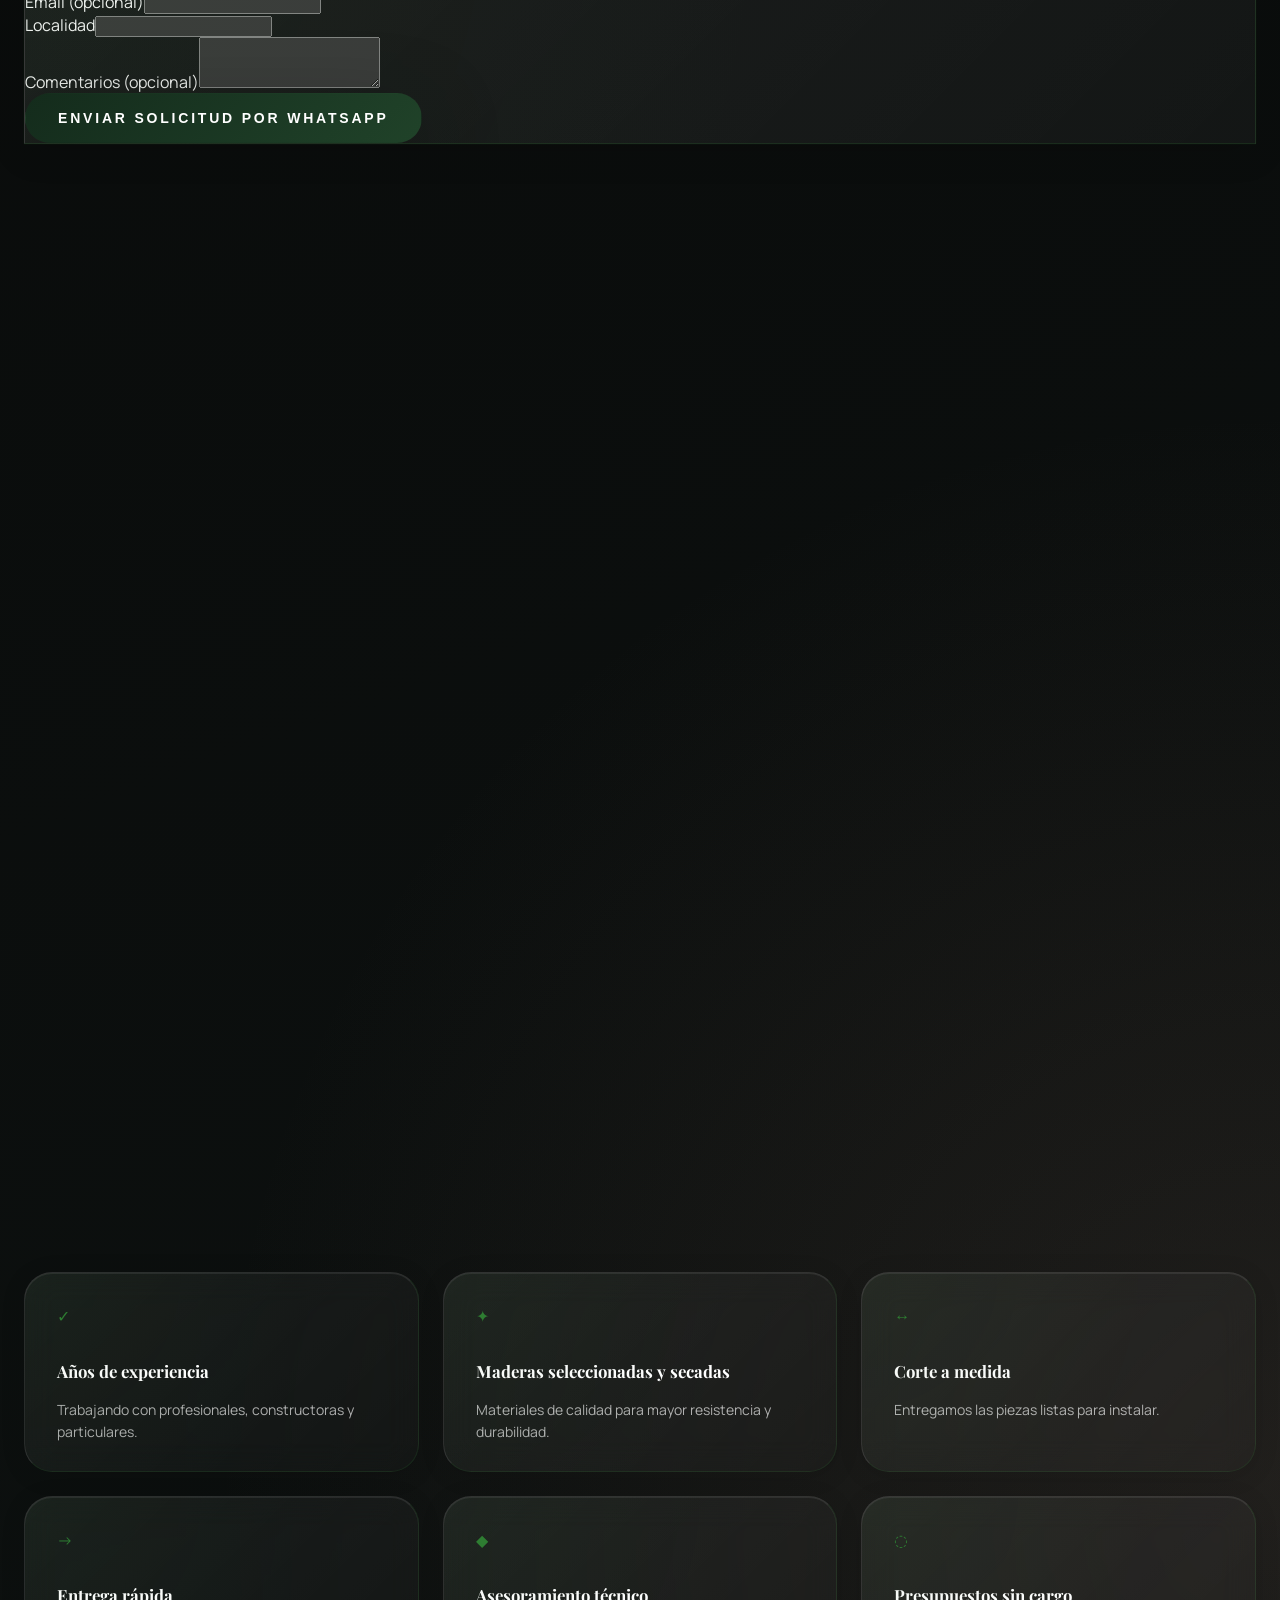
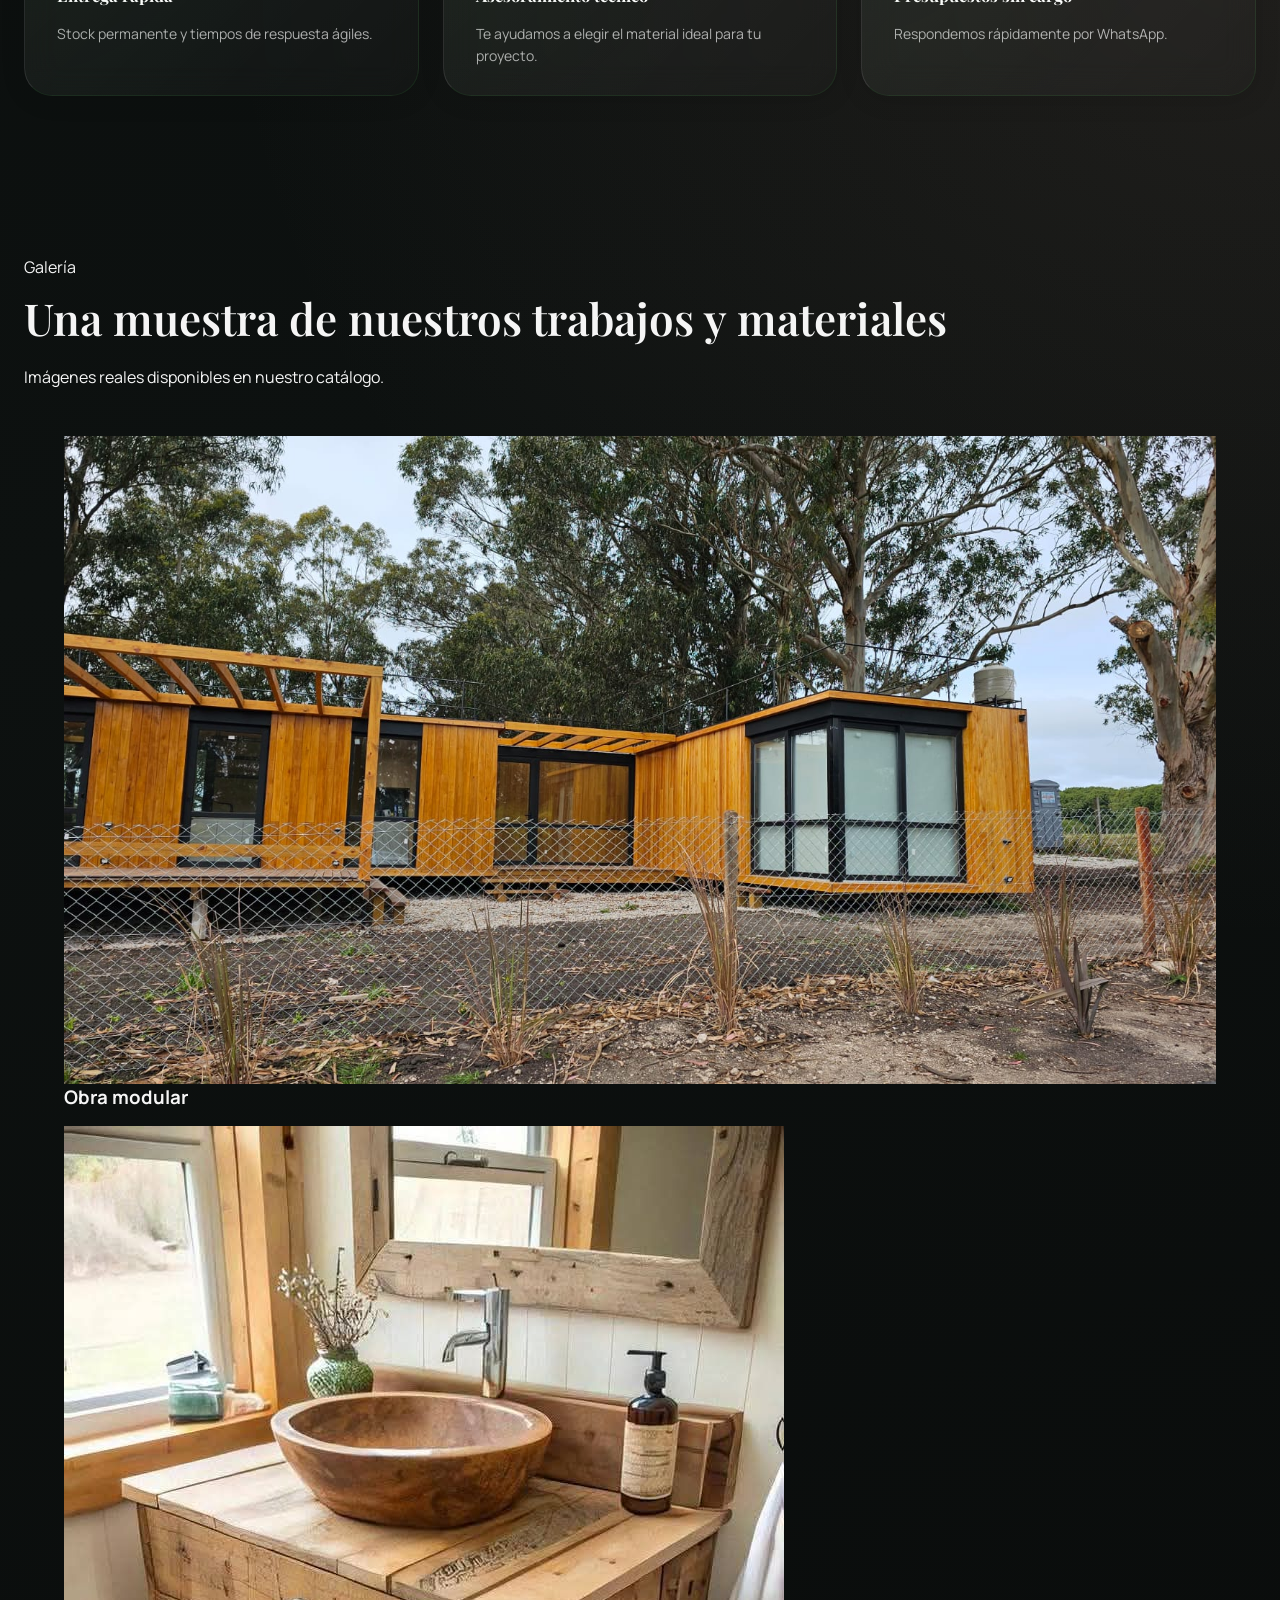
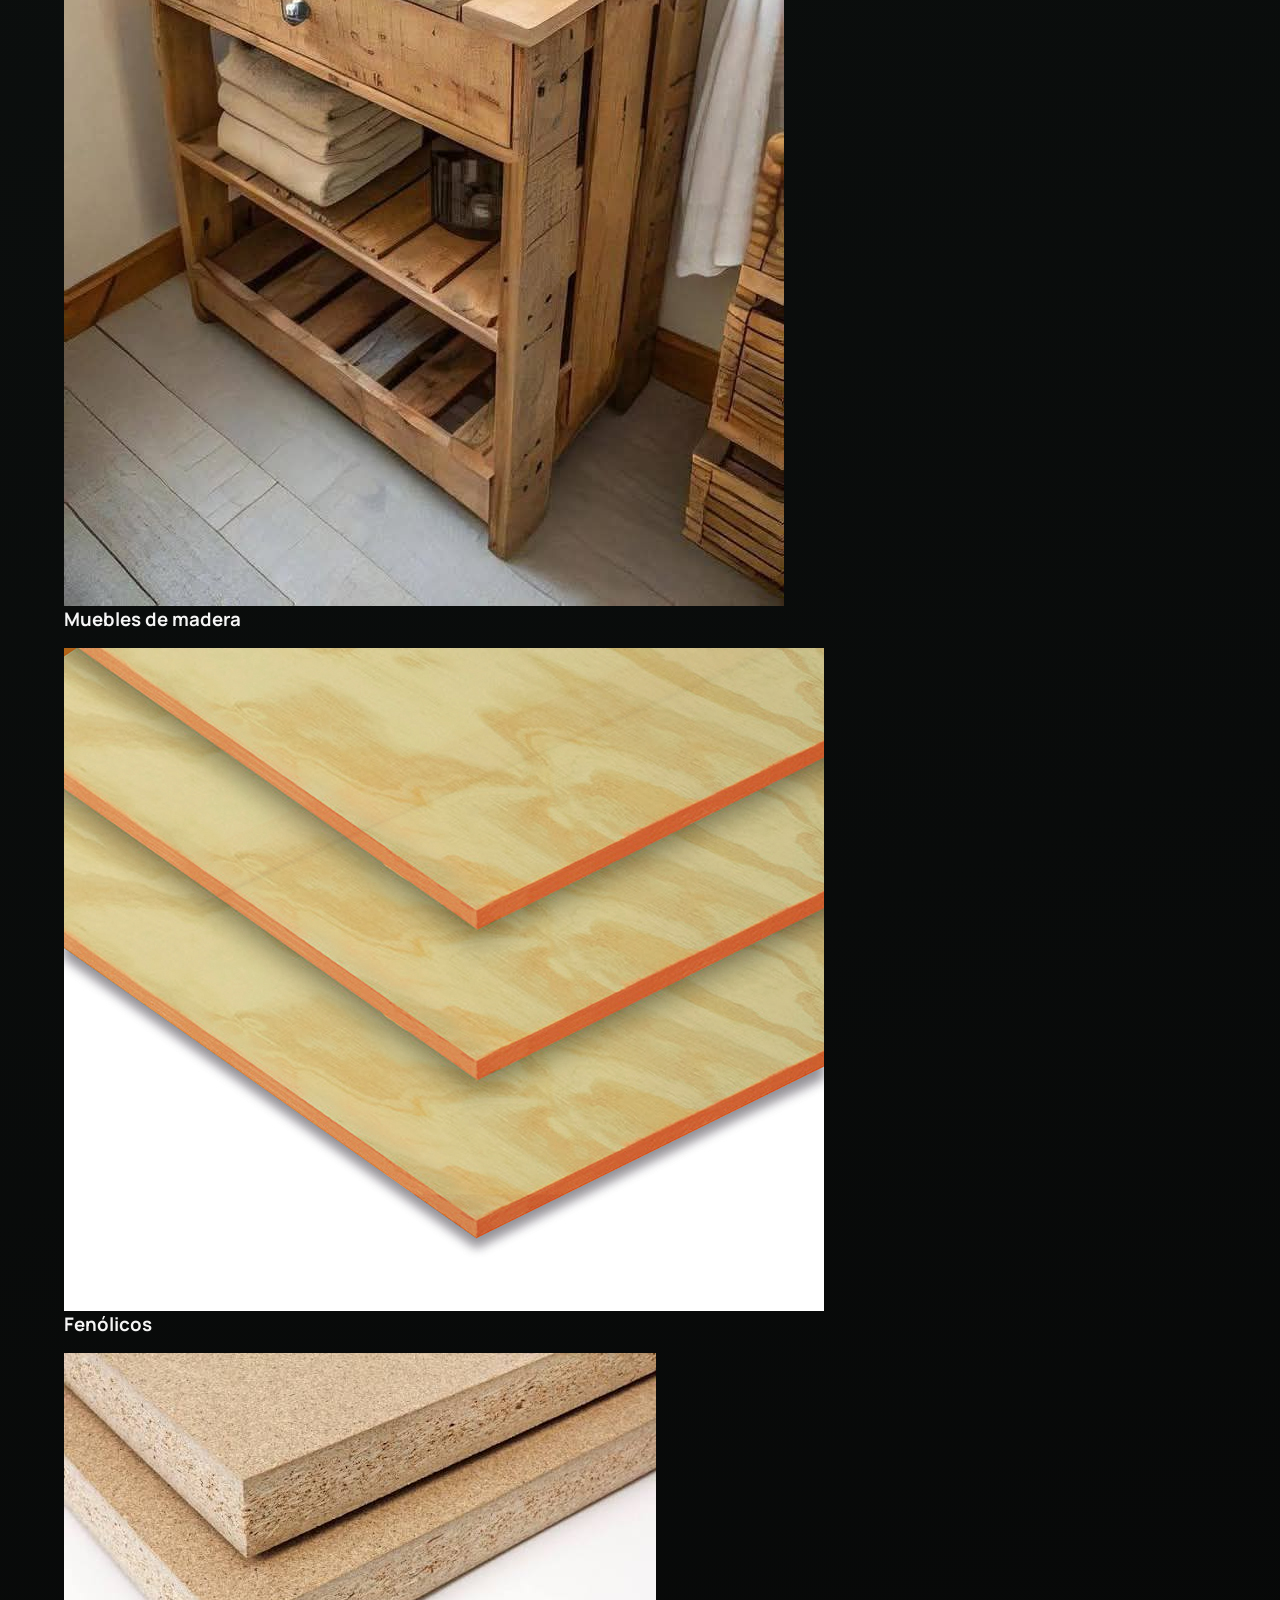
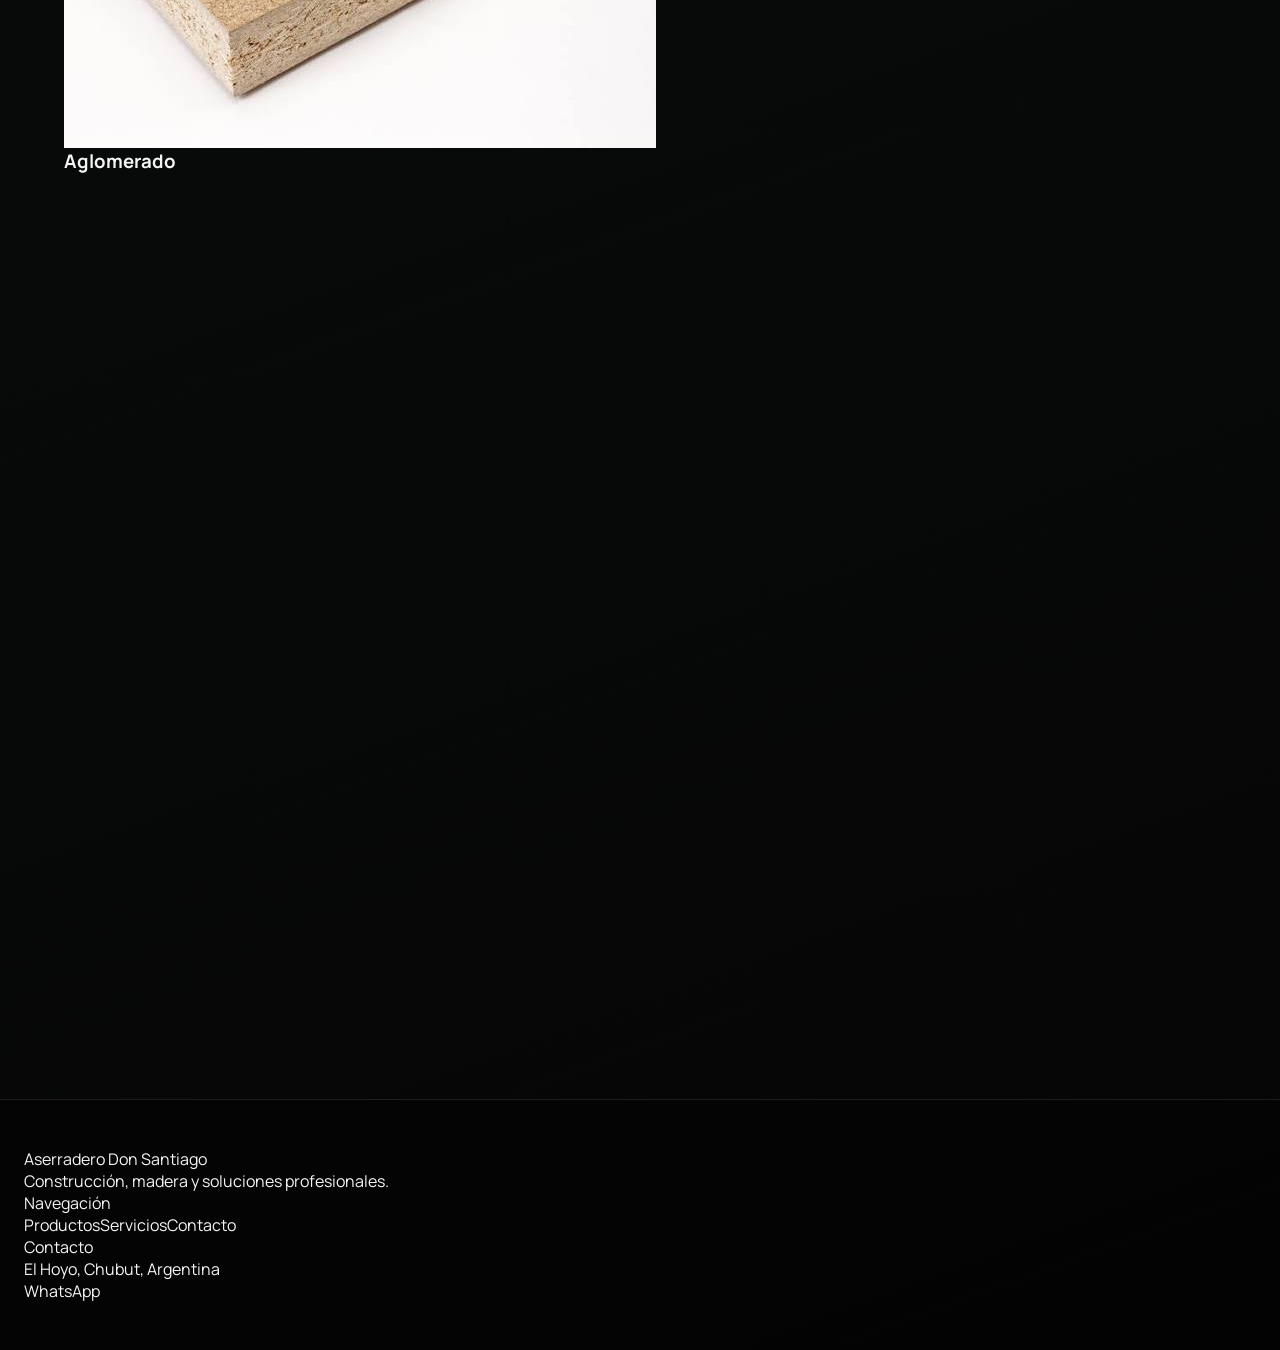
==== commit c1f6448b: "Update index.html" ====
--- a/index.html
+++ b/index.html
@@ -1,289 +1,87 @@
-﻿<!DOCTYPE html>
+<!doctype html>
 <html lang="es">
 <head>
-    <meta charset="UTF-8">
-    <meta name="viewport" content="width=device-width, initial-scale=1.0">
-    <title>Aserradero Don Santiago | Madera, construccion y soluciones premium</title>
-    <meta name="description" content="Aserradero Don Santiago en El Hoyo, Chubut. Wood Frame, Steel Frame, modulos habitacionales, paneles SIP, paneles solares, muebles a medida y materiales de primera calidad.">
-    <meta name="keywords" content="aserradero, madera, wood frame, steel frame, paneles sip, El Hoyo, Chubut, Patagonia, construccion">
+    <meta charset="utf-8">
+    <meta name="viewport" content="width=device-width, initial-scale=1">
+    <meta name="theme-color" content="#050505">
+    <meta name="description" content="Aserradero Don Santiago en El Hoyo, Chubut. Maderas, paneles, fenólicos, aglomerados, clavos y soluciones constructivas para cada proyecto.">
+    <meta name="keywords" content="aserradero, madera, OSB, fenólico, aglomerado, El Hoyo, Chubut, Patagonia">
     <meta name="author" content="Aserradero Don Santiago">
-    <meta property="og:title" content="Aserradero Don Santiago">
-    <meta property="og:description" content="Construimos con madera. Creamos futuro. Soluciones profesionales en construccion y materiales en El Hoyo, Chubut.">
+    <meta property="og:title" content="Aserradero Don Santiago | Madera y soluciones para tu proyecto">
+    <meta property="og:description" content="Maderas, paneles y soluciones constructivas profesionales en El Hoyo, Chubut.">
     <meta property="og:type" content="website">
     <meta property="og:locale" content="es_AR">
+    <meta property="og:url" content="https://aserraderodonsantiago.com.ar/">
+    <meta property="og:image" content="Logos/Imagen oficial aserradero don santiago.png">
+    <title>Aserradero Don Santiago | Madera y soluciones para tu proyecto</title>
+    <link rel="canonical" href="https://aserraderodonsantiago.com.ar/">
+    <link rel="icon" href="Logos/Imagen oficial aserradero don santiago.png" type="image/png">
+    <link rel="manifest" href="manifest.webmanifest">
     <link rel="preconnect" href="https://fonts.googleapis.com">
     <link rel="preconnect" href="https://fonts.gstatic.com" crossorigin>
     <link href="https://fonts.googleapis.com/css2?family=Manrope:wght@400;500;600;700;800&family=Playfair+Display:wght@600;700&display=swap" rel="stylesheet">
     <link rel="stylesheet" href="styles.css">
 </head>
-<body>
-    <!-- Pantalla de carga -->
-    <div id="loading-screen">
-        <img src="Logos/Pantalla de carga Don Santiago.png" alt="Cargando..." class="loading-logo">
-    </div>
-    <style>
-        #loading-screen {
-            position: fixed;
-            top: 0;
-            left: 0;
-            width: 100%;
-            height: 100%;
-            background: #1a1a1a;
-            display: flex;
-            justify-content: center;
-            align-items: center;
-            z-index: 9999;
-            transition: opacity 0.5s ease;
-        }
-        #loading-screen.hidden {
-            opacity: 0;
-            pointer-events: none;
-        }
-        .loading-logo {
-            width: 100%;
-            height: 100%;
-            object-fit: cover;
-        }
-    </style>
-    <script>
-        window.addEventListener('load', function() {
-            setTimeout(function() {
-                document.getElementById('loading-screen').classList.add('hidden');
-            }, 1500);
-        });
-    </script>
-
-    <!-- Navbar principal -->
+<body class="home-page">
+    <a class="skip-link" href="#contenido">Saltar al contenido</a>
+    <div id="loading-screen" aria-hidden="true"><img src="Logos/Pantalla de carga Don Santiago.png" alt=""></div>
     <header class="site-header">
         <div class="container">
             <div class="nav-shell" data-header-shell>
                 <div class="nav-main">
-                    <a href="index.html#inicio" class="brand" aria-label="Aserradero Don Santiago">
-                        <div class="brand-copy">
-                            <span class="brand-title">Don Santiago</span>
-                            <span class="brand-subtitle">Aserradero</span>
-                        </div>
-                    </a>
-                    <nav class="desktop-nav" aria-label="Principal">
-                        <a href="index.html#inicio">Inicio</a>
-                        <a href="index.html#productos">Productos</a>
-                        <a href="index.html#servicios">Servicios</a>
-                        <a href="index.html#contacto">Contacto</a>
-                    </nav>
-                    
-                    <button class="nav-toggle" type="button" aria-label="Abrir menu" aria-expanded="false" aria-controls="mobile-menu" data-nav-toggle>
-                        <span class="nav-toggle-line"></span>
-                        <span class="nav-toggle-line"></span>
-                        <span class="nav-toggle-line"></span>
-                    </button>
+                    <a href="#inicio" class="brand" aria-label="Aserradero Don Santiago, ir al inicio"><span class="brand-copy"><span class="brand-title">Don Santiago</span><span class="brand-subtitle">Aserradero</span></span></a>
+                    <nav class="desktop-nav" aria-label="Principal"><a href="#inicio">Inicio</a><a href="#productos">Productos</a><a href="#servicios">Servicios</a><a href="#herramientas">Herramientas</a><a href="#contacto">Contacto</a></nav>
+                    <button class="nav-toggle" type="button" aria-label="Abrir menú" aria-expanded="false" aria-controls="mobile-menu" data-nav-toggle><span class="nav-toggle-line"></span><span class="nav-toggle-line"></span><span class="nav-toggle-line"></span></button>
                 </div>
-                <nav class="mobile-nav" id="mobile-menu" aria-label="Principal movil" data-mobile-nav>
-                    <a href="index.html#inicio">Inicio</a>
-                    <a href="index.html#productos">Productos</a>
-                    <a href="index.html#servicios">Servicios</a>
-                    <a href="index.html#contacto">Contacto</a>
-                </nav>
+                <nav class="mobile-nav" id="mobile-menu" aria-label="Principal móvil" data-mobile-nav><a href="#inicio">Inicio</a><a href="#productos">Productos</a><a href="#servicios">Servicios</a><a href="#herramientas">Herramientas</a><a href="#contacto">Contacto</a></nav>
             </div>
         </div>
     </header>
-    <main>
-    <!-- HERO premium con slider de fondo -->
-        <section id="inicio" class="hero" data-hero>
-            <div class="hero-bg hero-bg--one" aria-hidden="true"></div>
-            <div class="hero-bg hero-bg--two" aria-hidden="true"></div>
-            <div class="overlay"></div>
-<div class="container hero-content">
-                 <div class="hero-copy reveal reveal-active" data-reveal="hero-copy">
-                     <h1>Aserradero Don Santiago</h1>
-                     <p class="hero-description">Calidad en madera, construccion y soluciones profesionales para cada proyecto .</p>
-                 </div>
-             </div>
-         </section>
-<section id="servicios" class="section">
-            <div class="container">
-                <div class="section-heading reveal">
-                    <p class="section-eyebrow">Servicios</p>
-                    <h2>Capacidad técnica para cada etapa del proyecto</h2>
-                    <p class="section-text">Combinamos experiencia, materiales y sistemas constructivos modernos para dar respuestas sólidas, funcionales y visualmente cuidadas.</p>
-                </div>
-                <div class="services-grid">
-                    <a href="Sistemas%20constructivos/Woodframe.html" class="service-link" style="text-decoration: none; color: inherit; display: block;"><article class="service-card premium-card reveal hover-lift" style="--reveal-delay: 0.05s;"><h3>Wood Frame</h3><p>Estructuras eficientes, cálidas y rápidas de ejecutar para proyectos residenciales y comerciales.</p><div class="service-divider"></div></article></a>
-                    <a href="Sistemas%20constructivos/Steelframe.html" class="service-link" style="text-decoration: none; color: inherit; display: block;"><article class="service-card premium-card reveal hover-lift" style="--reveal-delay: 0.1s;"><h3>Steel Frame</h3><p>Construcción moderna de alta precisión, ideal para obras duraderas, prolijas y escalables.</p><div class="service-divider"></div></article></a>
-                    <a href="Servicios/Obrasmodulares.html" class="service-link" style="text-decoration: none; color: inherit; display: block;"><article class="service-card premium-card reveal hover-lift" style="--reveal-delay: 0.15s;"><h3>Módulos habitacionales</h3><p>Soluciones listas para habitar con diseño funcional, fabricación controlada y entrega ágil.</p><div class="service-divider"></div></article></a>
-                    <a href="Sistemas%20constructivos/Panelessip.html" class="service-link" style="text-decoration: none; color: inherit; display: block;"><article class="service-card premium-card reveal hover-lift" style="--reveal-delay: 0.2s;"><h3>Paneles SIP</h3><p>Aislamiento, velocidad de montaje y eficiencia energética para un rendimiento superior.</p><div class="service-divider"></div></article></a>
-                    <a href="Sistemas%20constructivos/Panelessolares.html" class="service-link" style="text-decoration: none; color: inherit; display: block;"><article class="service-card premium-card reveal hover-lift" style="--reveal-delay: 0.25s;"><h3>Paneles solares</h3><p>Integración sustentable para reducir consumo y acompañar proyectos energéticamente inteligentes.</p><div class="service-divider"></div></article></a>
-                    <a href="Servicios/Mueblesdemadera.html" class="service-link" style="text-decoration: none; color: inherit; display: block;"><article class="service-card premium-card reveal hover-lift" style="--reveal-delay: 0.3s;"><h3>Muebles a medida</h3><p>Diseño y fabricación personalizada para interiores con identidad, resistencia y terminación premium.</p><div class="service-divider"></div></article></a>
-                </div>
+    <main id="contenido">
+        <section id="inicio" class="hero hero--catalog" aria-labelledby="hero-title">
+            <div class="hero-bg hero-bg--one is-active" aria-hidden="true"></div><div class="hero-bg hero-bg--two" aria-hidden="true"></div><div class="overlay" aria-hidden="true"></div>
+            <div class="container hero-content">
+                <div class="hero-copy reveal reveal-active"><p class="hero-kicker">El Hoyo · Chubut</p><h1 id="hero-title">Aserradero Don Santiago</h1><p class="hero-description">Calidad en madera, construcción y soluciones profesionales para cada proyecto.</p><div class="hero-actions" aria-label="Acciones principales"><a class="button button-primary" href="#productos">Ver productos</a><a class="button button-secondary" href="#presupuesto">Pedir presupuesto</a><a class="button button-ghost" data-whatsapp="general" href="https://wa.me/5492944928970" target="_blank" rel="noopener noreferrer">Consultar por WhatsApp</a></div></div>
+                <aside class="hero-summary reveal" style="--reveal-delay: .15s" aria-label="Servicios principales"><p>Para obra, estructura y terminación</p><ul><li>Maderas y paneles</li><li>Corte a medida</li><li>Asesoramiento y presupuesto</li></ul></aside>
             </div>
         </section>
-        <section id="productos" class="section section-products">
-            <div class="products-background"></div>
+        <section id="productos" class="section section-products" aria-labelledby="products-title">
+            <div class="products-background" aria-hidden="true"></div>
             <div class="container section-products-content">
-                <div class="section-heading reveal">
-                    <p class="section-eyebrow">Productos</p>
-                    <h2>Stock para obras, estructuras y terminaciónes</h2>
-                    <p class="section-text">Materiales seleccionados para responder con calidad, continuidad y presencia profesional en cada pedido.</p>
-                </div>
-                <div class="products-bento">
-                    <a href="Servicios/Osb.html" class="product-link product-link--large" style="text-decoration: none; color: inherit; display: block; --reveal-delay: 0.05s;"><article class="product-card product-card--large reveal hover-scale"><h3>OSB</h3><p class="product-card-desc">Panel estructural de alta resistencia para construcción Drywall y entramados.</p><span class="product-availability">Disponible</span></article></a>
-                    <a href="Servicios/Madera.html" class="product-link product-link--wide" style="text-decoration: none; color: inherit; display: block; --reveal-delay: 0.1s;"><article class="product-card product-card--wide reveal hover-scale"><h3>Maderas</h3><p class="product-card-desc">Variedad de especies y cortes a medida para obra, estructura y terminación.</p><span class="product-availability">Disponible</span></article></a>
-                    <a href="Servicios/Fenolico.html" class="product-link product-link--tall" style="text-decoration: none; color: inherit; display: block; --reveal-delay: 0.15s;"><article class="product-card product-card--tall reveal hover-scale"><h3>Fenólicos</h3><p class="product-card-desc">Ideales para encofrados, moldajes y aplicaciones de alta exigencia.</p><span class="product-availability">Disponible</span></article></a>
-                    <a href="Servicios/Clavos.html" class="product-link product-link--small" style="text-decoration: none; color: inherit; display: block; --reveal-delay: 0.2s;"><article class="product-card product-card--small reveal hover-scale"><h3>Clavos</h3><p class="product-card-desc">Anillados, puntas y especiales en diversas medidas.</p><span class="product-availability">Disponible</span></article></a>
-                    <a href="Servicios/Aglomerado.html" class="product-link product-link--small" style="text-decoration: none; color: inherit; display: block; --reveal-delay: 0.25s;"><article class="product-card product-card--small reveal hover-scale"><h3>Aglomerado</h3><p class="product-card-desc">Melamínicos y en crudo para muebles y terminaciones.</p><span class="product-availability">Disponible</span></article></a>
-                </div>
+                <div class="section-heading reveal"><p class="section-eyebrow">Productos</p><h2 id="products-title">Materiales para cada etapa de tu obra</h2><p class="section-text">Explorá las líneas disponibles y consultá medidas o especificaciones directamente con nuestro equipo.</p></div>
+                <div class="catalog-toolbar reveal" aria-label="Filtros del catálogo"><div class="filter-field"><label for="filter-category">Categoría</label><select id="filter-category" data-catalog-filter="category"><option value="">Todas</option></select></div><div class="filter-field"><label for="filter-type">Tipo</label><select id="filter-type" data-catalog-filter="type"><option value="">Todos</option></select></div><div class="filter-field"><label for="filter-use">Uso</label><select id="filter-use" data-catalog-filter="use"><option value="">Todos</option></select></div><div class="filter-field"><label for="filter-availability">Disponibilidad</label><select id="filter-availability" data-catalog-filter="availability"><option value="">Todas</option><option value="Disponible">Disponible</option></select></div><button class="filter-reset" type="button" data-catalog-reset>Limpiar filtros</button></div>
+                <p class="catalog-count" aria-live="polite" data-catalog-count></p><div class="catalog-grid" data-catalog aria-live="polite"></div><p class="catalog-empty" hidden data-catalog-empty>No encontramos productos con esa combinación. Probá limpiar los filtros.</p>
             </div>
         </section>
-        <section class="section why-section">
-            <div class="container">
-                <div class="section-heading reveal">
-                    <p class="section-eyebrow">¿Por qué elegirnos?</p>
-                    <h2>¿Por qué elegir Don Santiago?</h2>
-                    <p class="section-text">Calidad, experiencia y compromiso en cada proyecto.</p>
-                </div>
-                <div class="why-grid">
-                    <article class="why-card reveal" style="--reveal-delay: 0.05s;">
-                        <div class="why-icon" aria-hidden="true">
-                            <svg viewBox="0 0 24 24" fill="none" stroke="currentColor" stroke-width="2" stroke-linecap="round" stroke-linejoin="round"><circle cx="12" cy="12" r="10"/><path d="M8 12l3 3 5-5"/></svg>
-                        </div>
-                        <h3>Años de experiencia</h3>
-                        <p>Trabajando con profesionales, constructoras y particulares.</p>
-                    </article>
-                    <article class="why-card reveal" style="--reveal-delay: 0.1s;">
-                        <div class="why-icon" aria-hidden="true">
-                            <svg viewBox="0 0 24 24" fill="none" stroke="currentColor" stroke-width="2" stroke-linecap="round" stroke-linejoin="round"><path d="M12 2l3 7h7l-5.5 4 2 7L12 16l-6.5 4 2-7L2 9h7z"/></svg>
-                        </div>
-                        <h3>Maderas seleccionadas y secadas</h3>
-                        <p>Materiales de calidad para mayor resistencia y durabilidad.</p>
-                    </article>
-                    <article class="why-card reveal" style="--reveal-delay: 0.15s;">
-                        <div class="why-icon" aria-hidden="true">
-                            <svg viewBox="0 0 24 24" fill="none" stroke="currentColor" stroke-width="2" stroke-linecap="round" stroke-linejoin="round"><path d="M3 6h18M3 12h18M3 18h18"/><rect x="2" y="4" width="20" height="16" rx="2"/></svg>
-                        </div>
-                        <h3>Corte a medida</h3>
-                        <p>Entregamos las piezas listas para instalar.</p>
-                    </article>
-                    <article class="why-card reveal" style="--reveal-delay: 0.2s;">
-                        <div class="why-icon" aria-hidden="true">
-                            <svg viewBox="0 0 24 24" fill="none" stroke="currentColor" stroke-width="2" stroke-linecap="round" stroke-linejoin="round"><rect x="1" y="3" width="15" height="13" rx="1"/><path d="M16 8h4l3 5v3h-7V8z"/><circle cx="5.5" cy="18.5" r="2.5"/><circle cx="18.5" cy="18.5" r="2.5"/></svg>
-                        </div>
-                        <h3>Entrega rápida</h3>
-                        <p>Stock permanente y tiempos de respuesta ágiles.</p>
-                    </article>
-                    <article class="why-card reveal" style="--reveal-delay: 0.25s;">
-                        <div class="why-icon" aria-hidden="true">
-                            <svg viewBox="0 0 24 24" fill="none" stroke="currentColor" stroke-width="2" stroke-linecap="round" stroke-linejoin="round"><path d="M12 22s8-4 8-10V5l-8-3-8 3v7c0 6 8 10 8 10z"/></svg>
-                        </div>
-                        <h3>Asesoramiento técnico</h3>
-                        <p>Te ayudamos a elegir el material ideal para tu proyecto.</p>
-                    </article>
-                    <article class="why-card reveal" style="--reveal-delay: 0.3s;">
-                        <div class="why-icon" aria-hidden="true">
-                            <svg viewBox="0 0 24 24" fill="none" stroke="currentColor" stroke-width="2" stroke-linecap="round" stroke-linejoin="round"><path d="M21 15a2 2 0 0 1-2 2H7l-4 4V5a2 2 0 0 1 2-2h14a2 2 0 0 1 2 2z"/></svg>
-                        </div>
-                        <h3>Presupuestos sin cargo</h3>
-                        <p>Respondemos rápidamente por WhatsApp.</p>
-                    </article>
-                </div>
-            </div>
+        <section id="servicios" class="section" aria-labelledby="services-title"><div class="container"><div class="section-heading reveal"><p class="section-eyebrow">Servicios</p><h2 id="services-title">Capacidad técnica para cada etapa del proyecto</h2><p class="section-text">Combinamos experiencia, materiales y sistemas constructivos modernos para dar respuestas sólidas, funcionales y visualmente cuidadas.</p></div>
+            <div class="services-grid">
+                <a href="Sistemas%20constructivos/Woodframe.html" class="service-link"><article class="service-card premium-card reveal hover-lift" style="--reveal-delay: .05s"><h3>Wood Frame</h3><p>Estructuras eficientes, cálidas y rápidas de ejecutar para proyectos residenciales y comerciales.</p><span>Conocer más</span></article></a>
+                <a href="Sistemas%20constructivos/Steelframe.html" class="service-link"><article class="service-card premium-card reveal hover-lift" style="--reveal-delay: .1s"><h3>Steel Frame</h3><p>Construcción moderna de alta precisión, ideal para obras duraderas, prolijas y escalables.</p><span>Conocer más</span></article></a>
+                <a href="Servicios/Obrasmodulares.html" class="service-link"><article class="service-card premium-card reveal hover-lift" style="--reveal-delay: .15s"><h3>Módulos habitacionales</h3><p>Soluciones listas para habitar con diseño funcional, fabricación controlada y entrega ágil.</p><span>Conocer más</span></article></a>
+                <a href="Sistemas%20constructivos/Panelessip.html" class="service-link"><article class="service-card premium-card reveal hover-lift" style="--reveal-delay: .2s"><h3>Paneles SIP</h3><p>Aislamiento, velocidad de montaje y eficiencia energética para un rendimiento superior.</p><span>Conocer más</span></article></a>
+                <a href="Sistemas%20constructivos/Panelessolares.html" class="service-link"><article class="service-card premium-card reveal hover-lift" style="--reveal-delay: .25s"><h3>Paneles solares</h3><p>Integración sustentable para reducir consumo y acompañar proyectos energéticamente inteligentes.</p><span>Conocer más</span></article></a>
+                <a href="Servicios/Mueblesdemadera.html" class="service-link"><article class="service-card premium-card reveal hover-lift" style="--reveal-delay: .3s"><h3>Muebles a medida</h3><p>Diseño y fabricación personalizada para interiores con identidad, resistencia y terminación premium.</p><span>Conocer más</span></article></a>
+            </div></div>
         </section>
-        <!--Galeria y animaciones de las fotos-->
-        <section class="section">
-            <div class="container">
-                <div class="section-heading section-heading-centered reveal">
-                    <p class="section-eyebrow">Galeria</p>
-                    <h2>Te mostramos un poco de nuestros trabajos</h2>
-                </div>
-                <div class="gallery-grid">
-                    <a href="Servicios/Aglomerado.html" class="gallery-link" style="text-decoration: none; color: inherit; display: block;">
-                    <article class="gallery-card premium-card reveal" style="--reveal-delay: 0.05s;">
-                        <div class="gallery-slider" data-slider>
-                            <img class="slide active" src="img/Aglomerados/Madera Aglomerada 1.jpg" alt="Ejemplo de aglomerado de madera 1">
-                            <img class="slide" src="img/Aglomerados/Madera Aglomerada 2.jpg" alt="Ejemplo de aglomerado de madera 2">
-                        </div>
-                        <div class="gallery-overlay"></div>
-                        <div class="gallery-caption"><h3>Aglomerado</h3></div>
-                    </article>
-                    </a>
-                    <a href="Servicios/Mueblesdemadera.html" class="gallery-link" style="text-decoration: none; color: inherit; display: block;">
-                    <article class="gallery-card premium-card reveal" style="--reveal-delay: 0.1s;">
-                        <div class="gallery-slider" data-slider>
-                            <img class="slide active" src="img/Muebles De Madera/Ropero de madera.jpg" alt="Ropero de madera">
-                            <img class="slide" src="img/Muebles De Madera/Mueble De Madera 1.jpg" alt="Mueble de madera">
-                            <img class="slide" src="img/Muebles De Madera/Mesada cocina 1.jpg" alt="Mesada de cocina de madera">
-                            <img class="slide" src="img/Muebles De Madera/Mueble Para Bano.jpg" alt="Mueble de madera para bano">
-                            <img class="slide" src="img/Muebles De Madera/Mueble Para Bano 2.jpg" alt="Mueble de bano de madera">
-                        </div>
-                        <div class="gallery-overlay"></div>
-                        <div class="gallery-caption"><h3>Muebles de Madera</h3></div>
-                    </article>
-                    </a>
-                    <a href="Servicios/Fenolico.html" class="gallery-link" style="text-decoration: none; color: inherit; display: block;">
-                    <article class="gallery-card premium-card reveal" style="--reveal-delay: 0.15s;">
-                        <div class="gallery-slider" data-slider>
-                            <img class="slide active" src="img/Fenolicos/Imagen Fenolico 1.jpg" alt="Fenolicos1">
-                            <img class="slide" src="img/Fenolicos/Imagen Fenolico 2.jpg" alt="Fenolicos2">
-                        </div>
-                        <div class="gallery-overlay"></div>
-                    <div class="gallery-caption"><h3>Fenólicos</h3></div>
-                    </article>
-                    </a>
-                    <a href="Servicios/Obrasmodulares.html" class="gallery-link" style="text-decoration: none; color: inherit; display: block;">
-                    <article class="gallery-card premium-card reveal" style="--reveal-delay: 0.2s;">
-                        <div class="gallery-slider" data-slider>
-                            <img class="slide active" src="img/Viviendas Modulares/Obra Modular 1.jpeg" alt="Obra modular">
-                            <img class="slide" src="img/Viviendas Modulares/Obra Modular 2.jpeg" alt="Modulo habitacional moderno">
-                            <img class="slide" src="img/Viviendas Modulares/Obra Modular 3.jpeg" alt="Proyecto modular terminado">
-                            <img class="slide" src="img/Viviendas Modulares/Obra Modular 4.jpeg" alt="Proyecto modular increible">
-                            <img class="slide" src="img/Paneles/Imagen Panel 1.jpeg" alt="Paneles SIP en fabricacion">
-                            <img class="slide" src="img/Paneles/Imagen Panel 5.jpeg" alt="Paneles SIP en obra">
-                            <img class="slide" src="img/Paneles/Imagen Panel 7.jpeg" alt="Detalle de panel SIP en obra">
-                        </div>
-                        <div class="gallery-overlay"></div>
-                        <div class="gallery-caption"><h3>Obra modular</h3></div>
-                    </article>
-                    </a>
-                </div>
-            </div>
+        <section id="presupuesto" class="section quote-section" aria-labelledby="quote-title"><div class="container"><div class="section-heading reveal"><p class="section-eyebrow">Solicitud de presupuesto</p><h2 id="quote-title">Armá tu consulta</h2><p class="section-text">Seleccioná los productos que necesitás, agregá cantidades y enviá el resumen por WhatsApp. No es una compra online.</p></div>
+            <div class="quote-layout reveal"><div class="quote-panel premium-card"><h3>Tu selección</h3><div class="quote-items" data-quote-items><p class="quote-empty">Todavía no agregaste productos. Podés hacerlo desde el catálogo.</p></div><p class="quote-note">Las medidas y la disponibilidad final se confirman al momento de la consulta.</p></div>
+            <form class="quote-form premium-card" data-quote-form novalidate><h3>Datos de contacto</h3><div class="form-grid"><div class="form-field"><label for="quote-name">Nombre</label><input id="quote-name" name="name" autocomplete="name" required></div><div class="form-field"><label for="quote-phone">Teléfono</label><input id="quote-phone" name="phone" inputmode="tel" autocomplete="tel" required></div><div class="form-field"><label for="quote-email">Email <span>(opcional)</span></label><input id="quote-email" name="email" type="email" autocomplete="email"></div><div class="form-field"><label for="quote-locality">Localidad</label><input id="quote-locality" name="locality" autocomplete="address-level2" required></div><div class="form-field form-field--full"><label for="quote-comments">Comentarios <span>(opcional)</span></label><textarea id="quote-comments" name="comments" rows="3"></textarea></div></div><p class="form-status" aria-live="polite" data-quote-status></p><button class="button button-primary" type="submit">Enviar solicitud por WhatsApp</button></form></div></div>
         </section>
-        <section id="contacto" class="section contact-section">
-            <div class="container">
-                <div class="contact-shell premium-card reveal">
-                    <div class="contact-grid-new">
-                        <div class="contact-intro">
-                            <p class="section-eyebrow">Contacto</p>
-                            <h2>Hablemos de tu proyecto</h2>
-                            <p class="contact-text">Si buscas materiales confiables, asesoramiento serio o una solución constructiva completa, estamos listos para ayudarte desde El Hoyo hacia toda la región.</p>
-                            <div class="contact-cards">
-                                <div class="contact-card premium-card"><p class="contact-card-label">Ubicación</p><p class="contact-card-value">El Hoyo, Chubut, Patagonia, Argentina</p></div>
-                                <div class="contact-card premium-card"><p class="contact-card-label">Atención</p><p class="contact-card-value">24 Horas</p></div>
-                            </div>
-                        </div>
-                        <div class="contact-map-container">
-                            <div class="map-placeholder" id="contact-map">
-                               <iframe src="https://www.google.com/maps/embed?pb=!1m18!1m12!1m3!1d2413.5134651670223!2d-71.48815498023444!3d-42.0863116622335!2m3!1f0!2f0!3f0!3m2!1i1024!2i768!4f13.1!3m3!1m2!1s0x961b938d6ed3ad3d%3A0x2a8734569cbf7fd6!2saserradero%20don%20santiago!5e1!3m2!1ses-419!2sar!4v1775004917664!5m2!1ses-419!2sar" width="600" height="450" style="border:0;" allowfullscreen="" loading="lazy" referrerpolicy="no-referrer-when-downgrade"></iframe>
-                            </div>
-                        </div>
-                    </div>
-                    <div class="contact-action">
-                        <a href="https://wa.me/5492944928970?text=Hola%20Aserradero%20Don%20Santiago,%20quiero%20hacer%20una%20consulta." target="_blank" rel="noreferrer" class="button button-primary shine">Consultar ahora por WhatsApp</a>
-                    </div>
-                </div>
-            </div>
+        <section id="herramientas" class="section tools-section" aria-labelledby="tools-title"><div class="container"><div class="section-heading reveal"><p class="section-eyebrow">Herramientas</p><h2 id="tools-title">Prepará tu consulta</h2><p class="section-text">Dos herramientas simples para orientar tu pedido. No incluyen precios.</p></div>
+            <div class="tools-grid"><article class="tool-card premium-card reveal"><h3>Calculadora de madera</h3><p>Ingresá las medidas en milímetros para conocer el volumen aproximado.</p><form data-calculator-form><div class="calculator-fields"><div class="form-field"><label for="calc-length">Largo (mm)</label><input id="calc-length" name="length" type="number" min="0.1" step="any" required></div><div class="form-field"><label for="calc-width">Ancho (mm)</label><input id="calc-width" name="width" type="number" min="0.1" step="any" required></div><div class="form-field"><label for="calc-thickness">Espesor (mm)</label><input id="calc-thickness" name="thickness" type="number" min="0.1" step="any" required></div><div class="form-field"><label for="calc-quantity">Cantidad</label><input id="calc-quantity" name="quantity" type="number" min="1" step="1" value="1" required></div></div><button class="button button-secondary" type="submit">Calcular volumen</button></form><div class="calculator-result" data-calculator-result hidden aria-live="polite"></div><button class="text-action" type="button" data-add-calculation hidden>Agregar medida al presupuesto</button></article>
+            <article class="tool-card premium-card reveal" style="--reveal-delay: .1s"><h3>Corte a medida</h3><p>Dejanos los datos de corte y prepararemos la consulta para WhatsApp.</p><form data-cut-form><div class="calculator-fields"><div class="form-field form-field--wide"><label for="cut-product">Producto o madera</label><select id="cut-product" name="product" required data-cut-products></select></div><div class="form-field"><label for="cut-length">Largo (mm)</label><input id="cut-length" name="length" type="number" min="0.1" step="any" required></div><div class="form-field"><label for="cut-width">Ancho (mm)</label><input id="cut-width" name="width" type="number" min="0.1" step="any" required></div><div class="form-field"><label for="cut-thickness">Espesor (mm)</label><input id="cut-thickness" name="thickness" type="number" min="0.1" step="any" required></div><div class="form-field"><label for="cut-quantity">Cantidad</label><input id="cut-quantity" name="quantity" type="number" min="1" step="1" value="1" required></div><div class="form-field form-field--full"><label for="cut-notes">Observaciones <span>(opcional)</span></label><textarea id="cut-notes" name="notes" rows="2"></textarea></div></div><button class="button button-primary" type="submit">Solicitar presupuesto</button></form></article></div></div>
         </section>
+        <section class="section why-section" aria-labelledby="why-title"><div class="container"><div class="section-heading reveal"><p class="section-eyebrow">¿Por qué elegirnos?</p><h2 id="why-title">¿Por qué elegir Don Santiago?</h2><p class="section-text">Calidad, experiencia y compromiso en cada proyecto.</p></div><div class="why-grid">
+            <article class="why-card reveal" style="--reveal-delay: .05s"><div class="why-icon" aria-hidden="true">✓</div><h3>Años de experiencia</h3><p>Trabajando con profesionales, constructoras y particulares.</p></article><article class="why-card reveal" style="--reveal-delay: .1s"><div class="why-icon" aria-hidden="true">✦</div><h3>Maderas seleccionadas y secadas</h3><p>Materiales de calidad para mayor resistencia y durabilidad.</p></article><article class="why-card reveal" style="--reveal-delay: .15s"><div class="why-icon" aria-hidden="true">↔</div><h3>Corte a medida</h3><p>Entregamos las piezas listas para instalar.</p></article><article class="why-card reveal" style="--reveal-delay: .2s"><div class="why-icon" aria-hidden="true">→</div><h3>Entrega rápida</h3><p>Stock permanente y tiempos de respuesta ágiles.</p></article><article class="why-card reveal" style="--reveal-delay: .25s"><div class="why-icon" aria-hidden="true">◆</div><h3>Asesoramiento técnico</h3><p>Te ayudamos a elegir el material ideal para tu proyecto.</p></article><article class="why-card reveal" style="--reveal-delay: .3s"><div class="why-icon" aria-hidden="true">◌</div><h3>Presupuestos sin cargo</h3><p>Respondemos rápidamente por WhatsApp.</p></article>
+        </div></div></section>
+        <section class="section" aria-labelledby="gallery-title"><div class="container"><div class="section-heading section-heading-centered reveal"><p class="section-eyebrow">Galería</p><h2 id="gallery-title">Una muestra de nuestros trabajos y materiales</h2><p class="section-text">Imágenes reales disponibles en nuestro catálogo.</p></div><div class="work-gallery">
+            <figure class="work-card work-card--wide reveal"><img src="img/Viviendas%20Modulares/Obra%20Modular%203.jpeg" loading="lazy" alt="Vivienda modular realizada"><figcaption><h3>Obra modular</h3></figcaption></figure><figure class="work-card reveal"><img src="img/Muebles%20De%20Madera/Mueble%20Para%20Baño.jpg" loading="lazy" alt="Mueble de madera para baño"><figcaption><h3>Muebles de madera</h3></figcaption></figure><figure class="work-card reveal"><img src="img/Fenolicos/Imagen%20Fenolico%201.jpg" loading="lazy" alt="Placa fenólica"><figcaption><h3>Fenólicos</h3></figcaption></figure><figure class="work-card work-card--wide reveal"><img src="img/Aglomerados/Madera%20Aglomerada%201.jpg" loading="lazy" alt="Placa de madera aglomerada"><figcaption><h3>Aglomerado</h3></figcaption></figure>
+        </div></div></section>
+        <section id="contacto" class="section contact-section" aria-labelledby="contact-title"><div class="container"><div class="contact-shell premium-card reveal"><div class="contact-grid-new"><div class="contact-intro"><p class="section-eyebrow">Contacto</p><h2 id="contact-title">Hablemos de tu proyecto</h2><p class="contact-text">Si buscás materiales confiables, asesoramiento serio o una solución constructiva completa, estamos listos para ayudarte desde El Hoyo hacia toda la región.</p><div class="contact-cards"><div class="contact-card"><p class="contact-card-label">Ubicación</p><p class="contact-card-value">El Hoyo, Chubut, Patagonia, Argentina</p></div><div class="contact-card"><p class="contact-card-label">Atención</p><p class="contact-card-value">24 horas</p></div></div></div><div class="contact-map-container"><iframe title="Ubicación de Aserradero Don Santiago" src="https://www.google.com/maps/embed?pb=!1m18!1m12!1m3!1d2413.5134651670223!2d-71.48815498023444!3d-42.0863116622335!2m3!1f0!2f0!3f0!3m2!1i1024!2i768!4f13.1!3m3!1m2!1s0x961b938d6ed3ad3d%3A0x2a8734569cbf7fd6!2saserradero%20don%20santiago!5e1!3m2!1ses-419!2sar!4v1775004917664!5m2!1ses-419!2sar" loading="lazy" referrerpolicy="no-referrer-when-downgrade"></iframe></div></div><div class="contact-action"><a data-whatsapp="general" href="https://wa.me/5492944928970" target="_blank" rel="noopener noreferrer" class="button button-primary">Consultar ahora por WhatsApp</a></div></div></div></section>
     </main>
-    <footer class="site-footer">
-        <div class="container footer-content">
-            <p>Aserradero Don Santiago. Construccion, madera y soluciones profesionales.</p>
-            <p>El Hoyo, Chubut, Argentina</p>
-        </div>
-    </footer>
-    <a href="https://wa.me/5492944928970?text=Hola%20Aserradero%20Don%20Santiago,%20quiero%20hacer%20una%20consulta." target="_blank" rel="noreferrer" class="floating-whatsapp" aria-label="Contactar por WhatsApp">
-        <span class="floating-whatsapp-icon" aria-hidden="true">
-            <svg viewBox="0 0 24 24" class="whatsapp-icon"><path d="M20.52 3.48A11.8 11.8 0 0 0 12.11 0C5.58 0 .26 5.3.26 11.82c0 2.08.54 4.1 1.56 5.89L0 24l6.48-1.69a11.84 11.84 0 0 0 5.63 1.44h.01c6.52 0 11.82-5.31 11.82-11.83 0-3.16-1.23-6.13-3.42-8.44Zm-8.4 18.27h-.01a9.86 9.86 0 0 1-5.02-1.37l-.36-.21-3.84 1 1.03-3.74-.23-.39a9.8 9.8 0 0 1-1.5-5.22c0-5.41 4.4-9.82 9.83-9.82 2.62 0 5.07 1.02 6.92 2.88a9.73 9.73 0 0 1 2.88 6.94c0 5.41-4.41 9.83-9.82 9.83Zm5.39-7.37c-.29-.14-1.73-.85-1.99-.95-.27-.1-.46-.14-.65.15-.2.29-.76.95-.93 1.14-.17.2-.34.22-.63.07-.29-.15-1.22-.45-2.32-1.44-.86-.77-1.44-1.73-1.61-2.02-.17-.29-.02-.45.13-.6.13-.13.29-.34.44-.51.15-.17.19-.29.29-.48.1-.2.05-.36-.02-.51-.08-.14-.65-1.57-.89-2.15-.24-.58-.48-.49-.65-.5h-.55c-.19 0-.49.07-.75.36-.26.29-.99.97-.99 2.37s1.01 2.74 1.15 2.93c.14.19 1.97 3.01 4.77 4.22.67.29 1.19.46 1.59.59.67.21 1.28.18 1.76.11.54-.08 1.73-.71 1.97-1.4.24-.69.24-1.29.17-1.4-.07-.11-.27-.18-.56-.32Z"></path></svg>
-        </span>
-        WhatsApp
-    </a>
-    <script src="script.js"></script>
+    <footer class="site-footer"><div class="container footer-grid"><div><p class="footer-brand">Aserradero Don Santiago</p><p>Construcción, madera y soluciones profesionales.</p></div><nav aria-label="Navegación del pie"><p class="footer-label">Navegación</p><a href="#productos">Productos</a><a href="#servicios">Servicios</a><a href="#contacto">Contacto</a></nav><div><p class="footer-label">Contacto</p><p>El Hoyo, Chubut, Argentina</p><a data-whatsapp="general" href="https://wa.me/5492944928970" target="_blank" rel="noopener noreferrer">WhatsApp</a></div></div></footer>
+    <a data-whatsapp="general" href="https://wa.me/5492944928970" target="_blank" rel="noopener noreferrer" class="floating-whatsapp" aria-label="Consultar por WhatsApp"><span class="floating-whatsapp-icon" aria-hidden="true">◔</span><span>WhatsApp</span></a>
+    <dialog class="product-dialog" data-product-dialog aria-labelledby="dialog-title"><button class="dialog-close" type="button" data-dialog-close aria-label="Cerrar detalle">×</button><div data-product-detail></div></dialog>
+    <script src="product-data.js"></script><script src="script.js"></script>
 </body>
 </html>
-
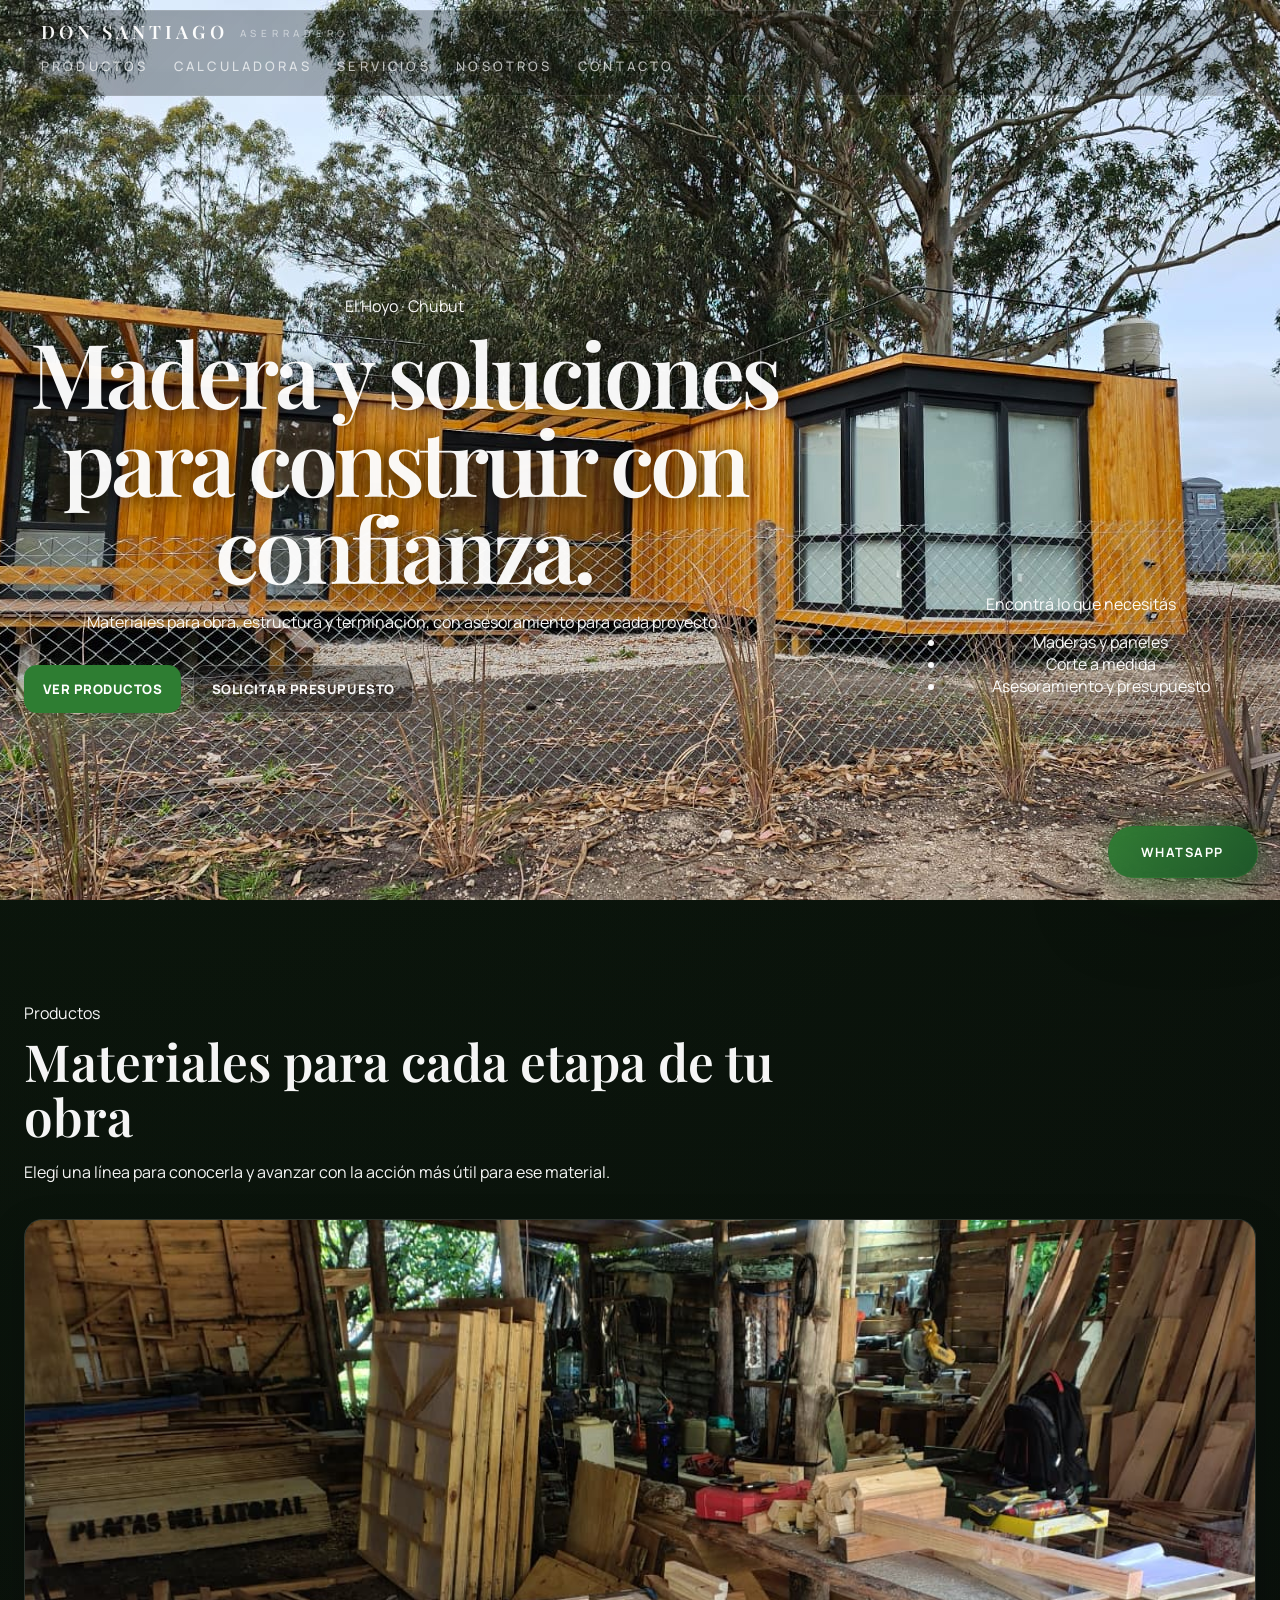
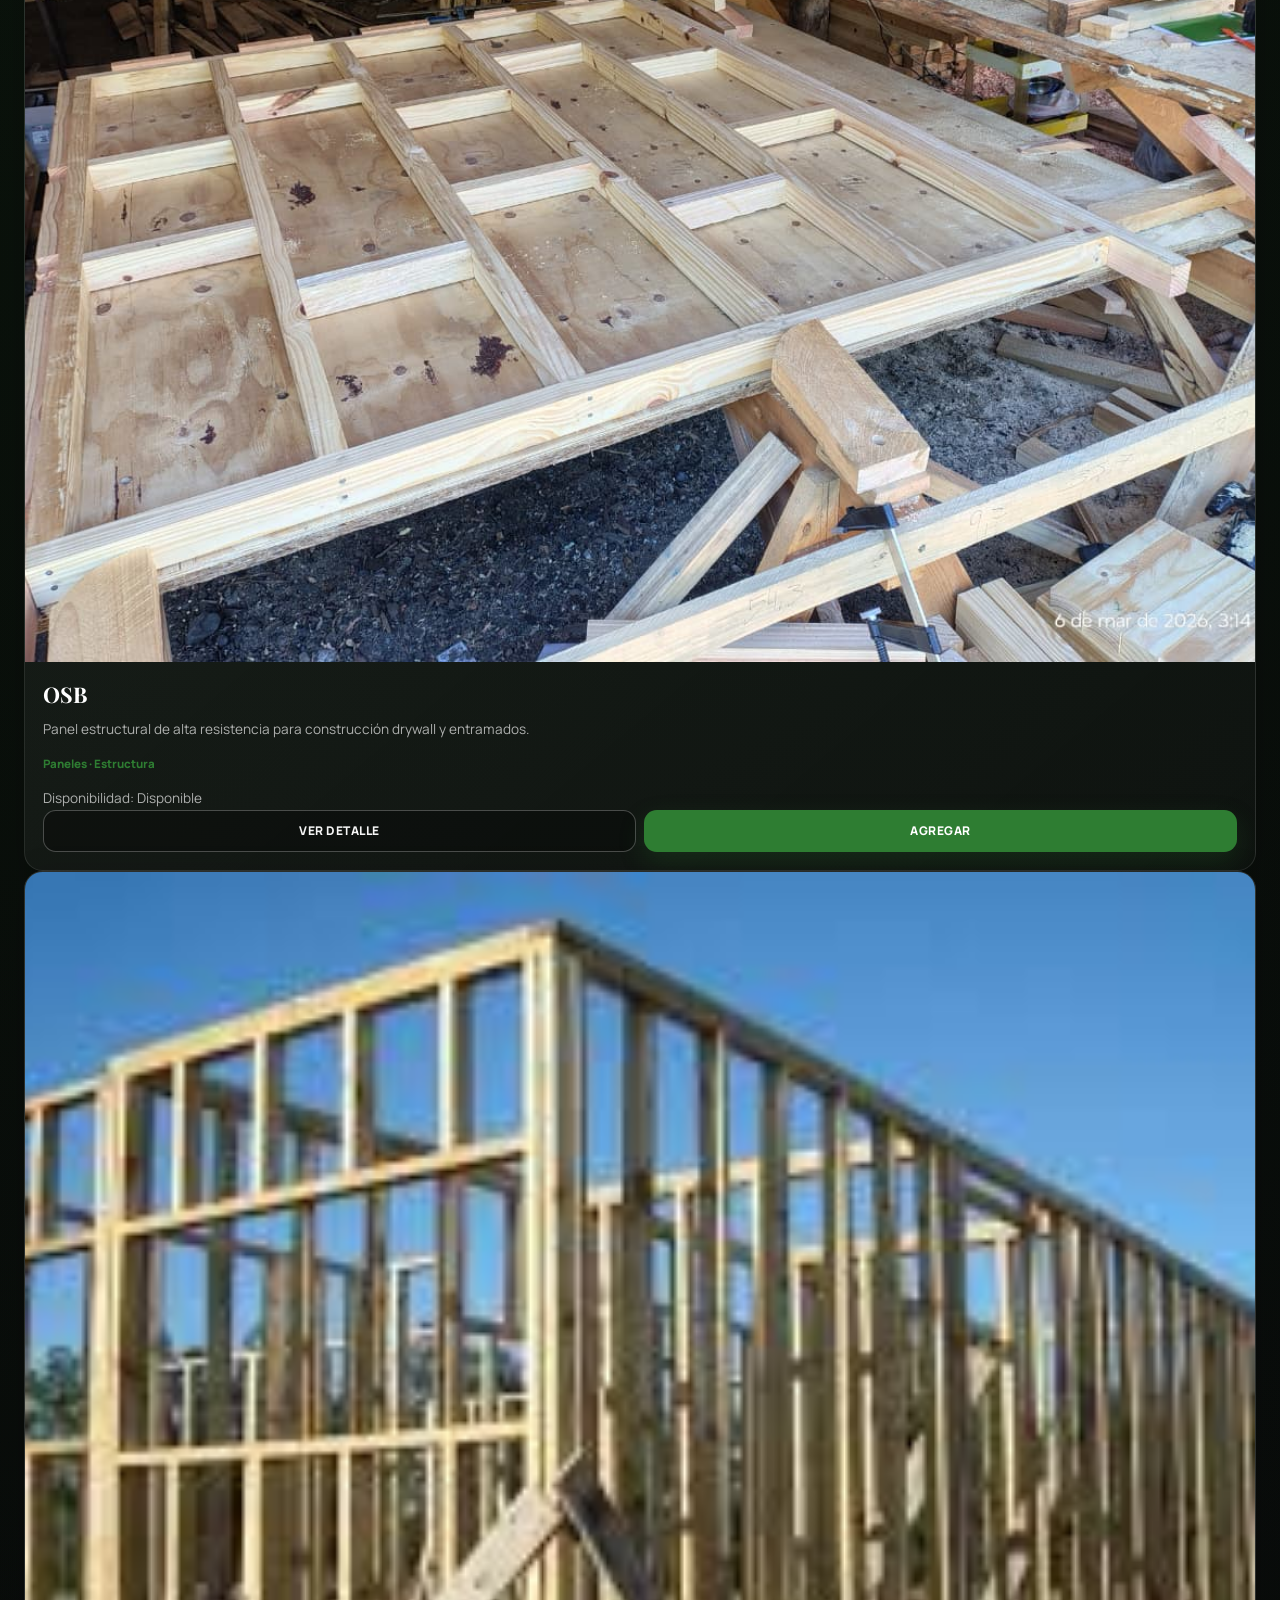
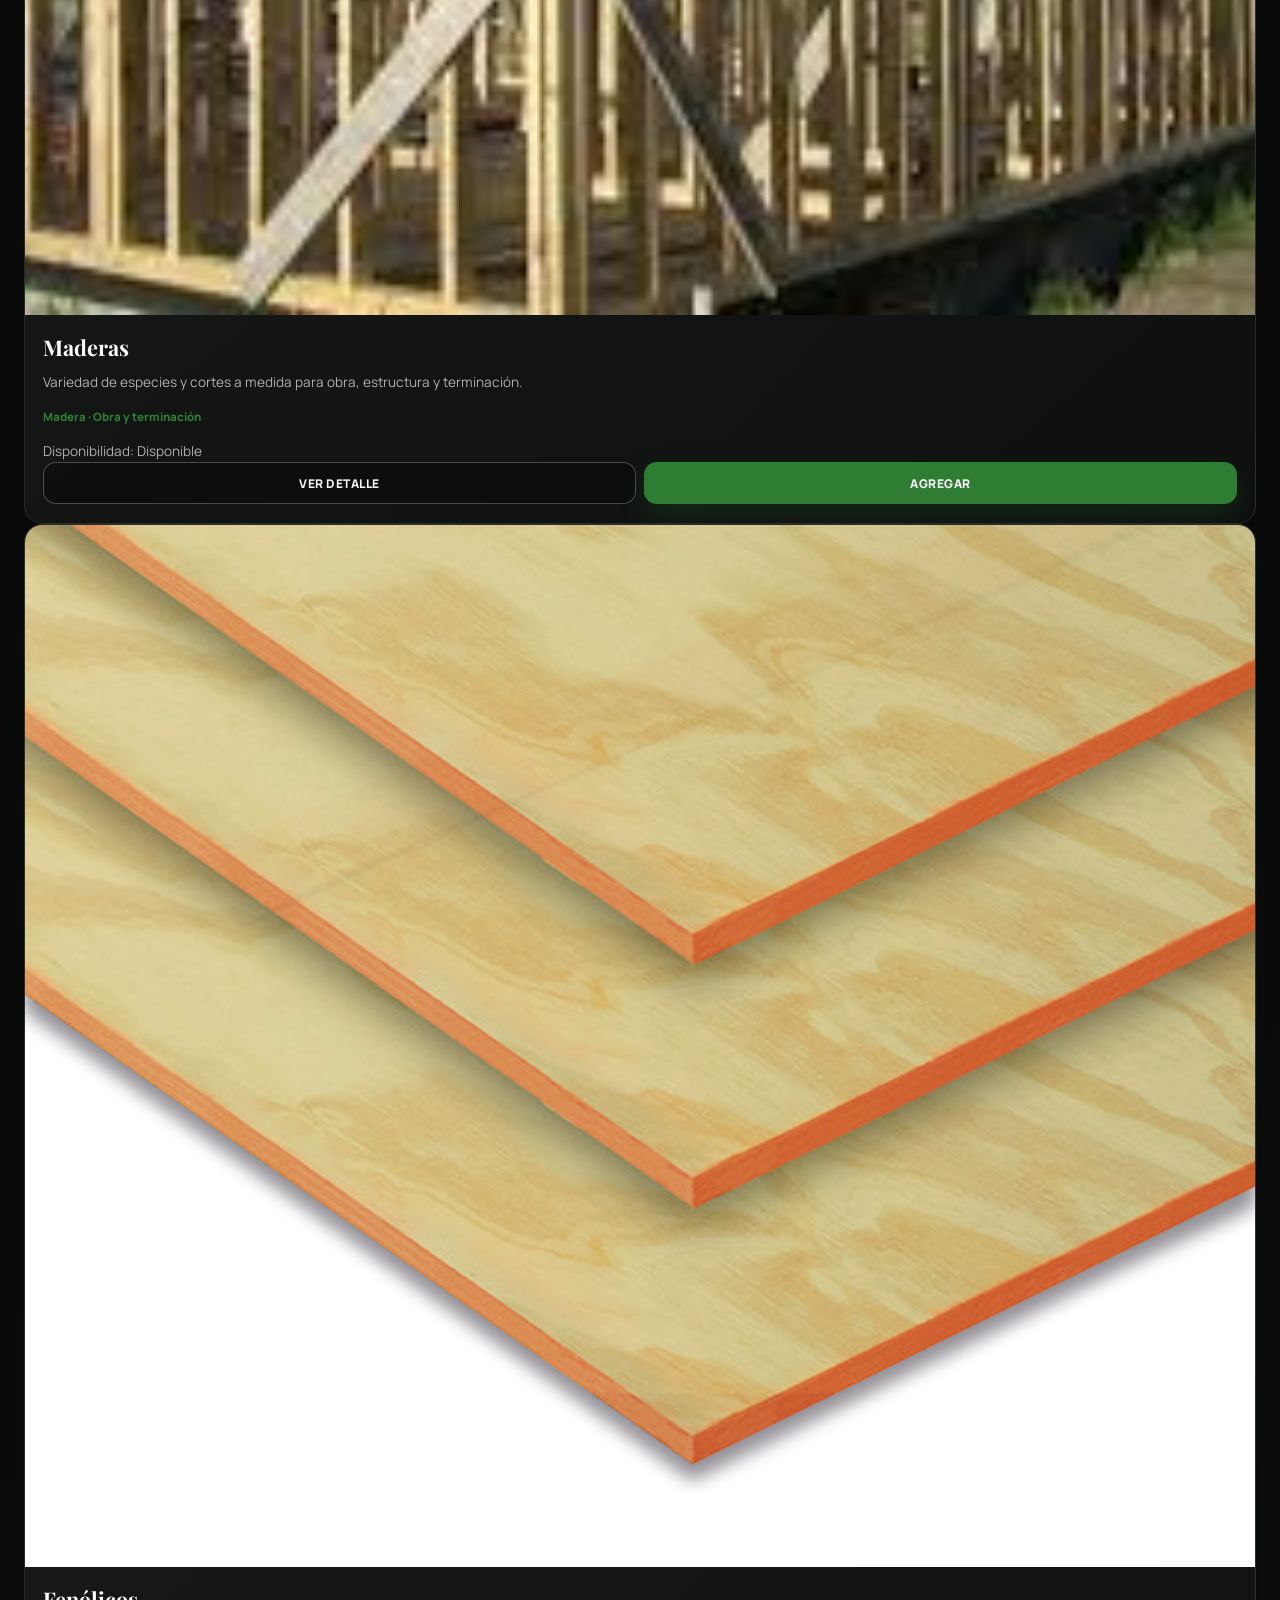
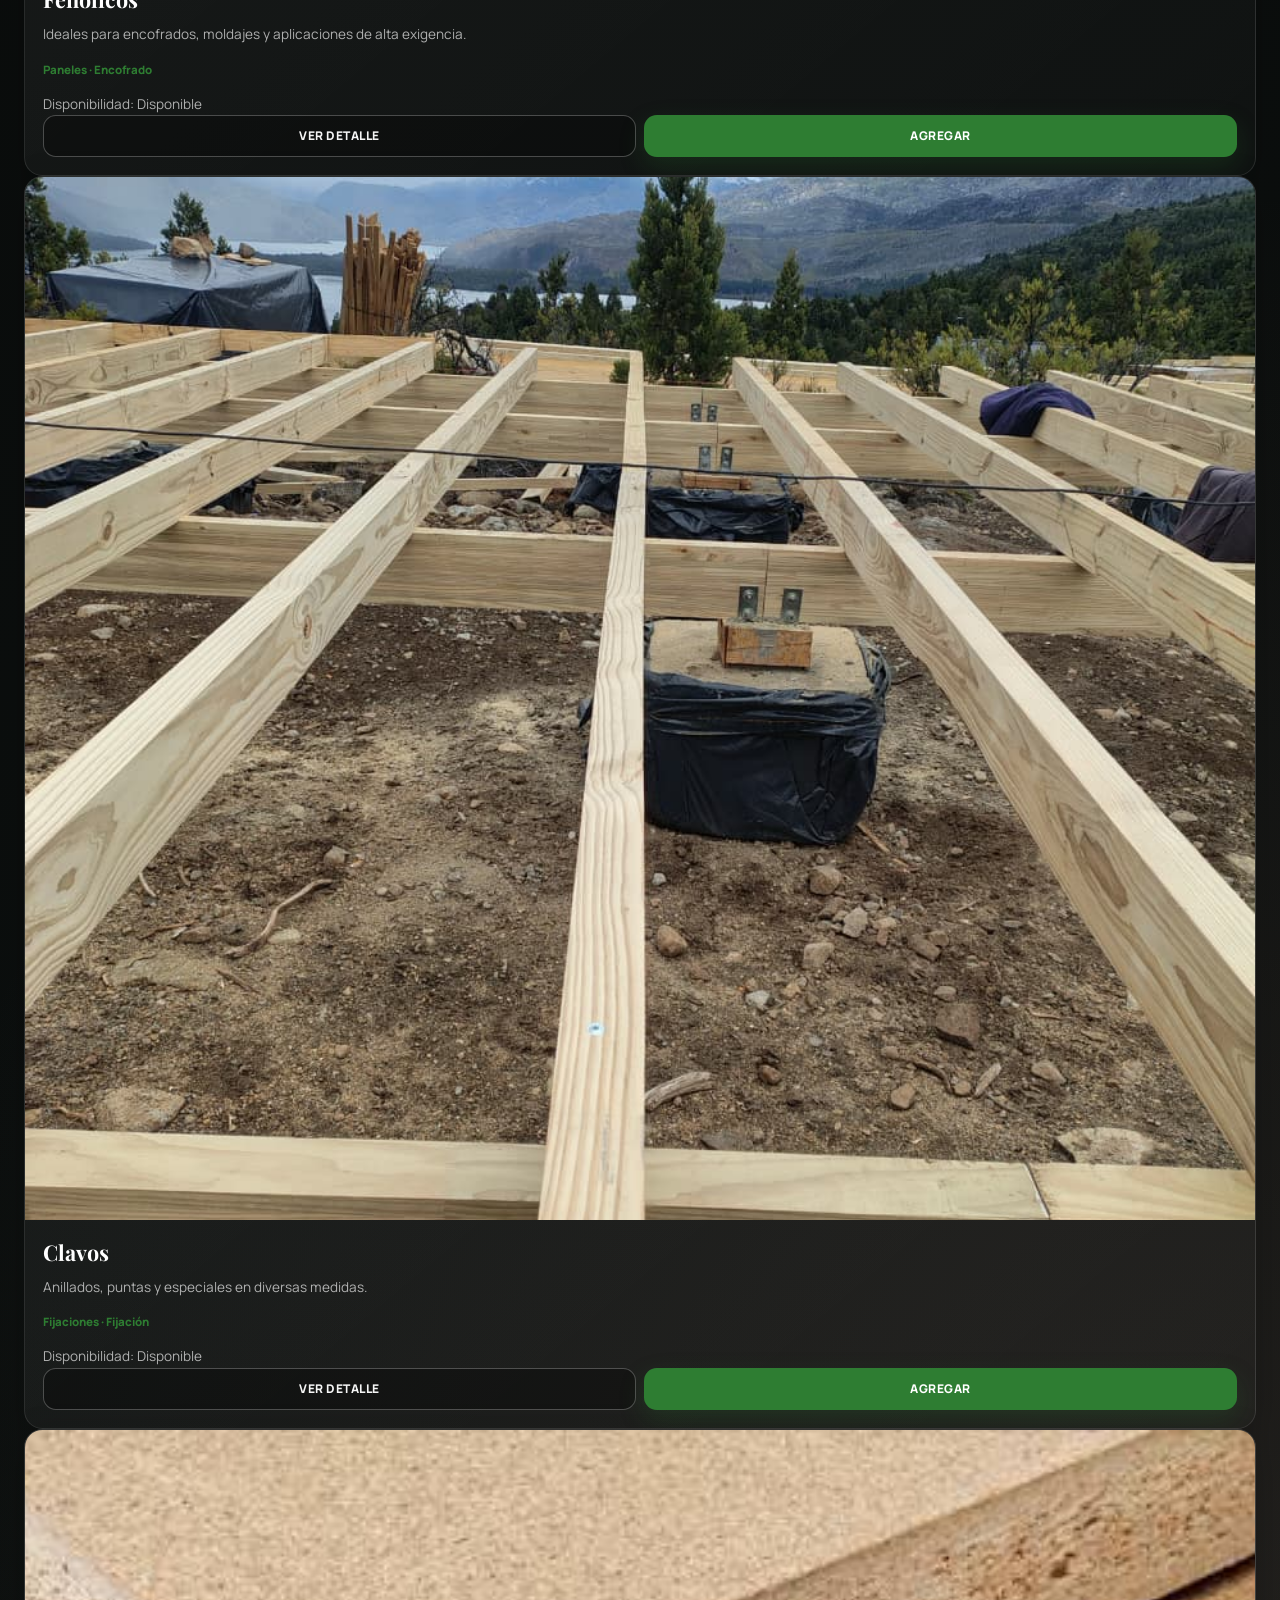
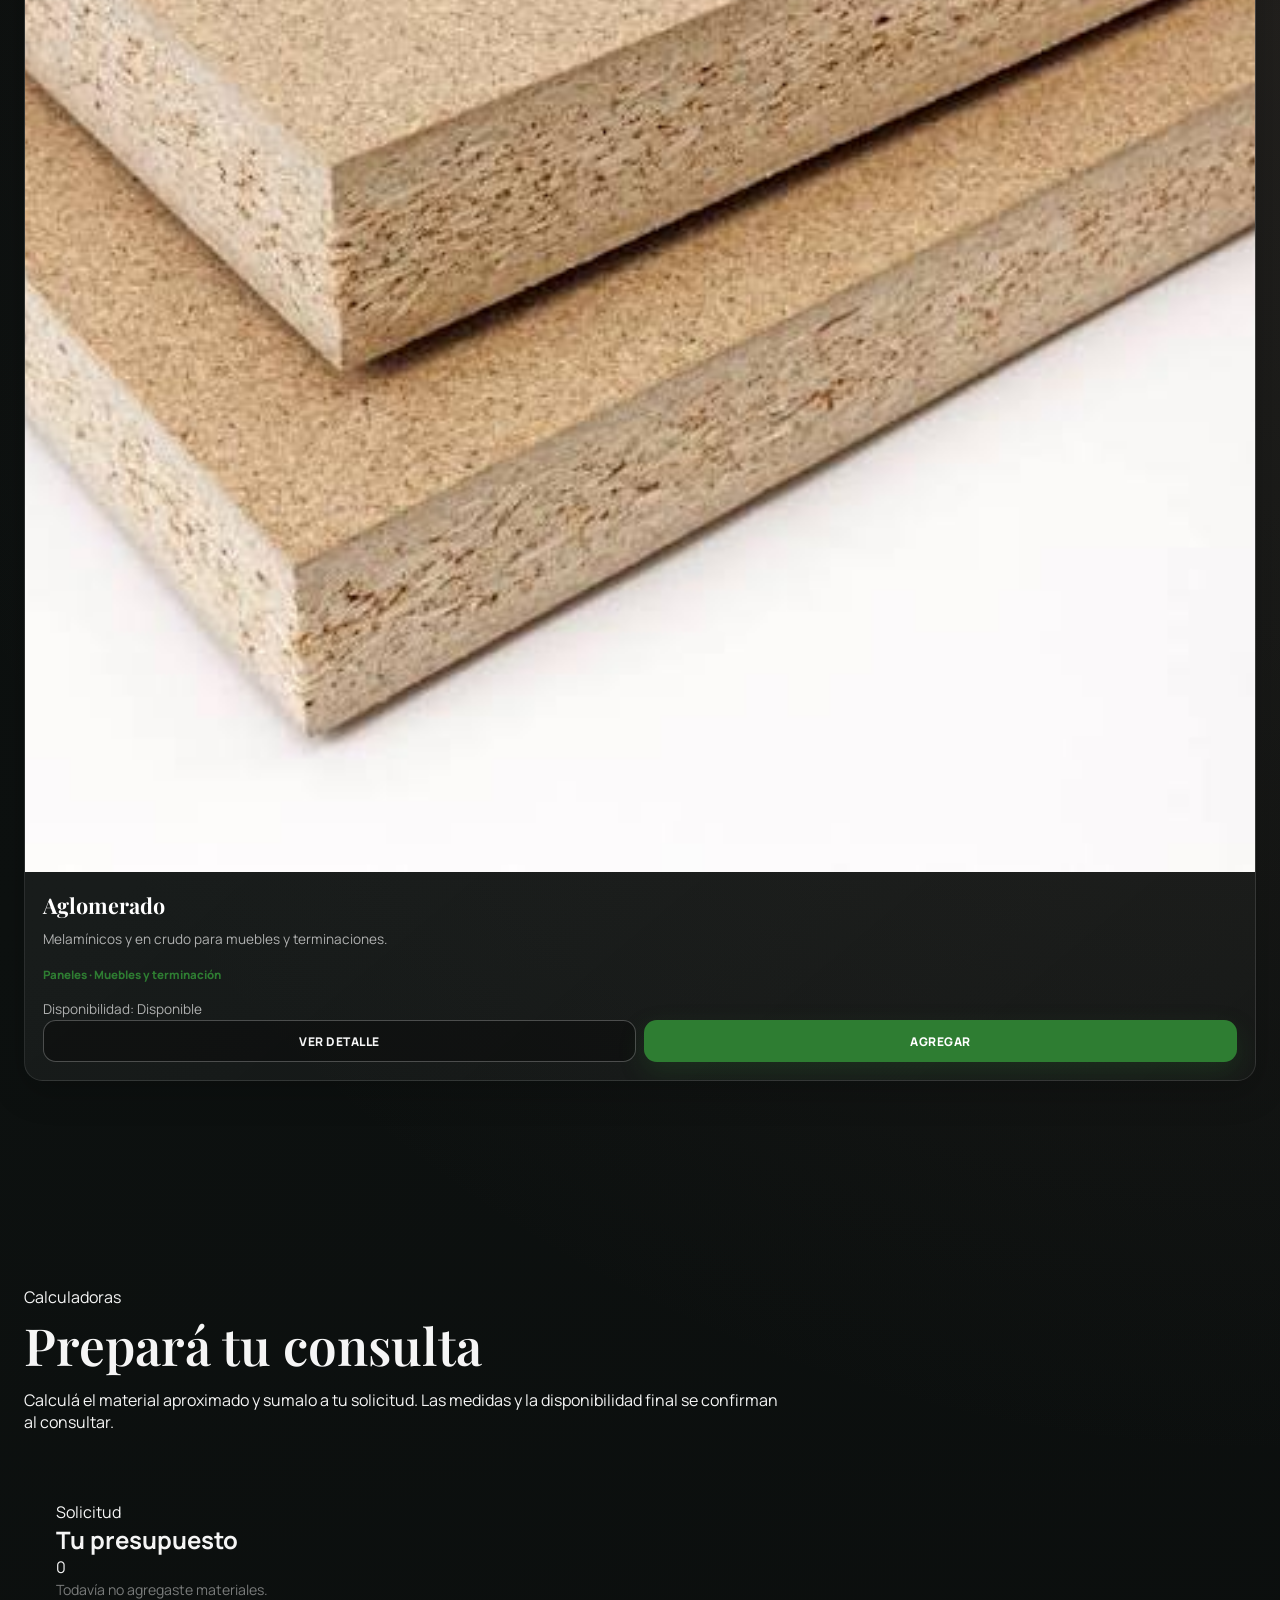
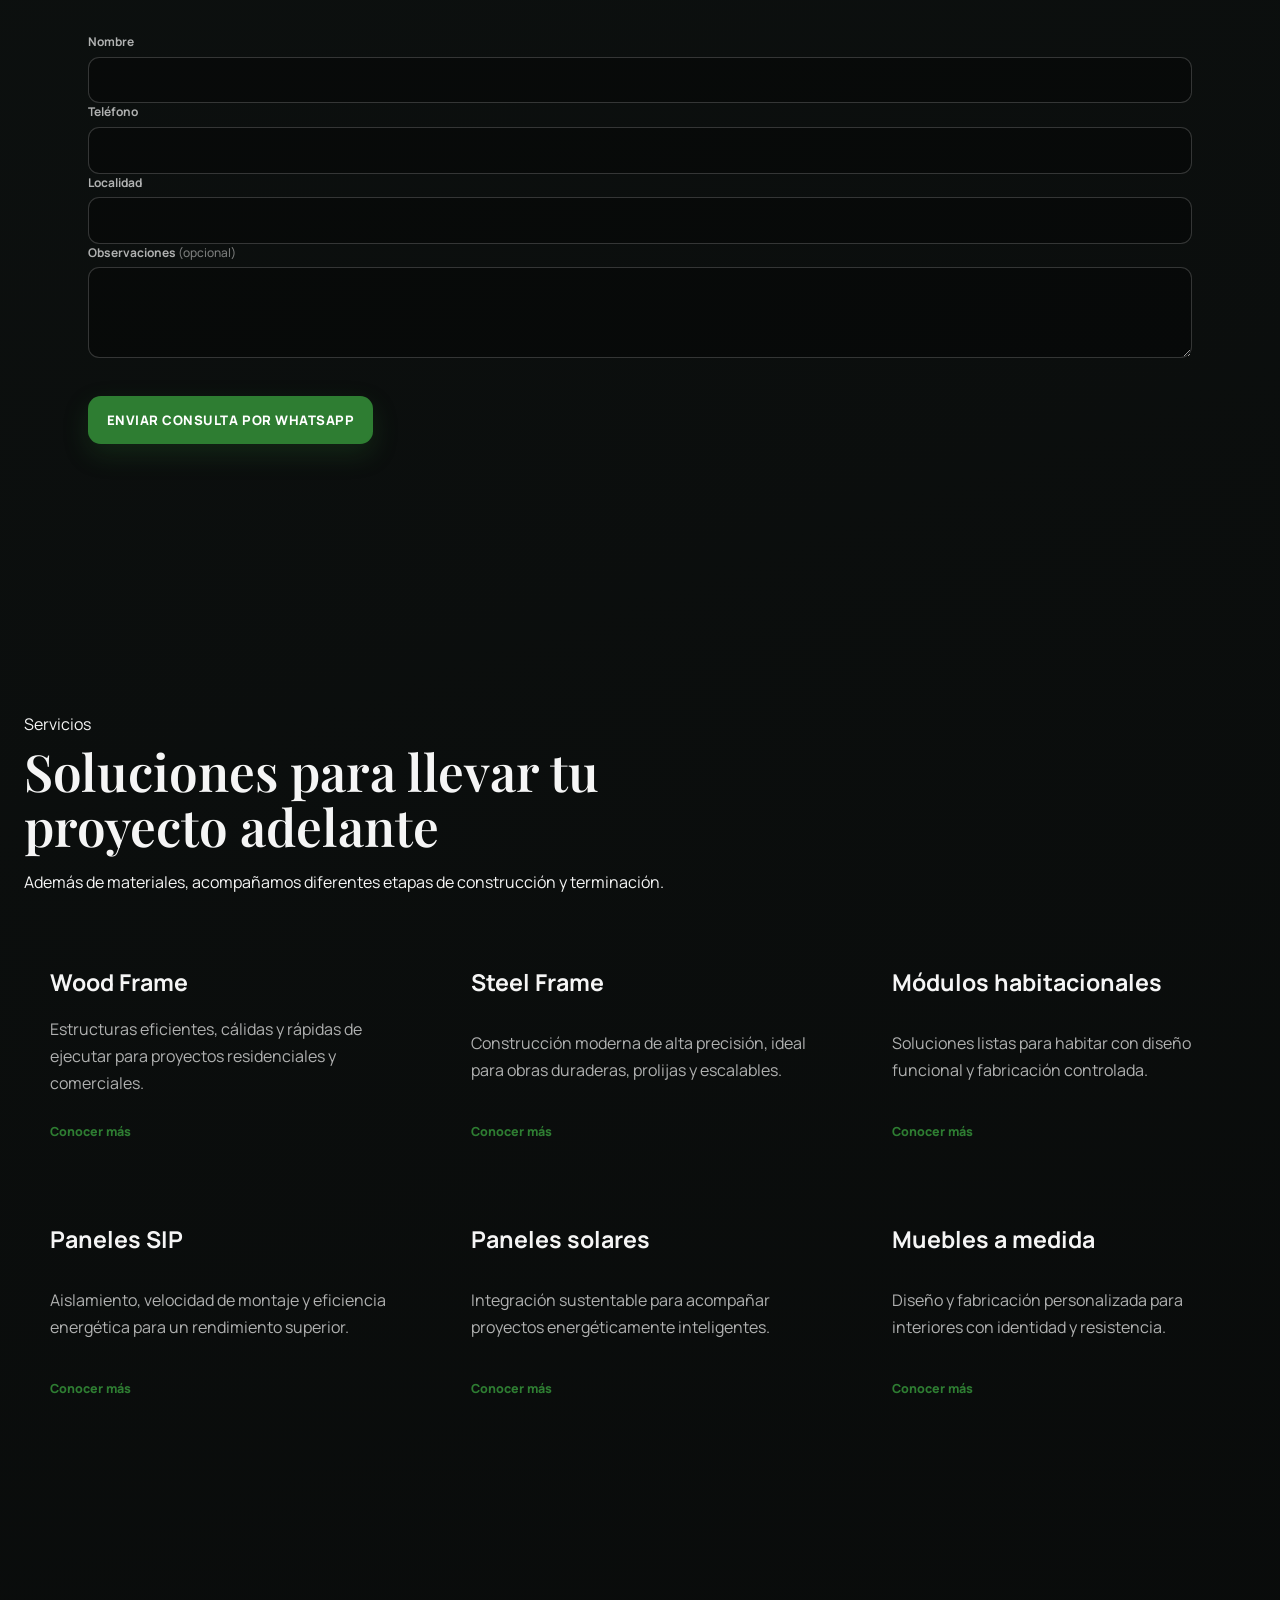
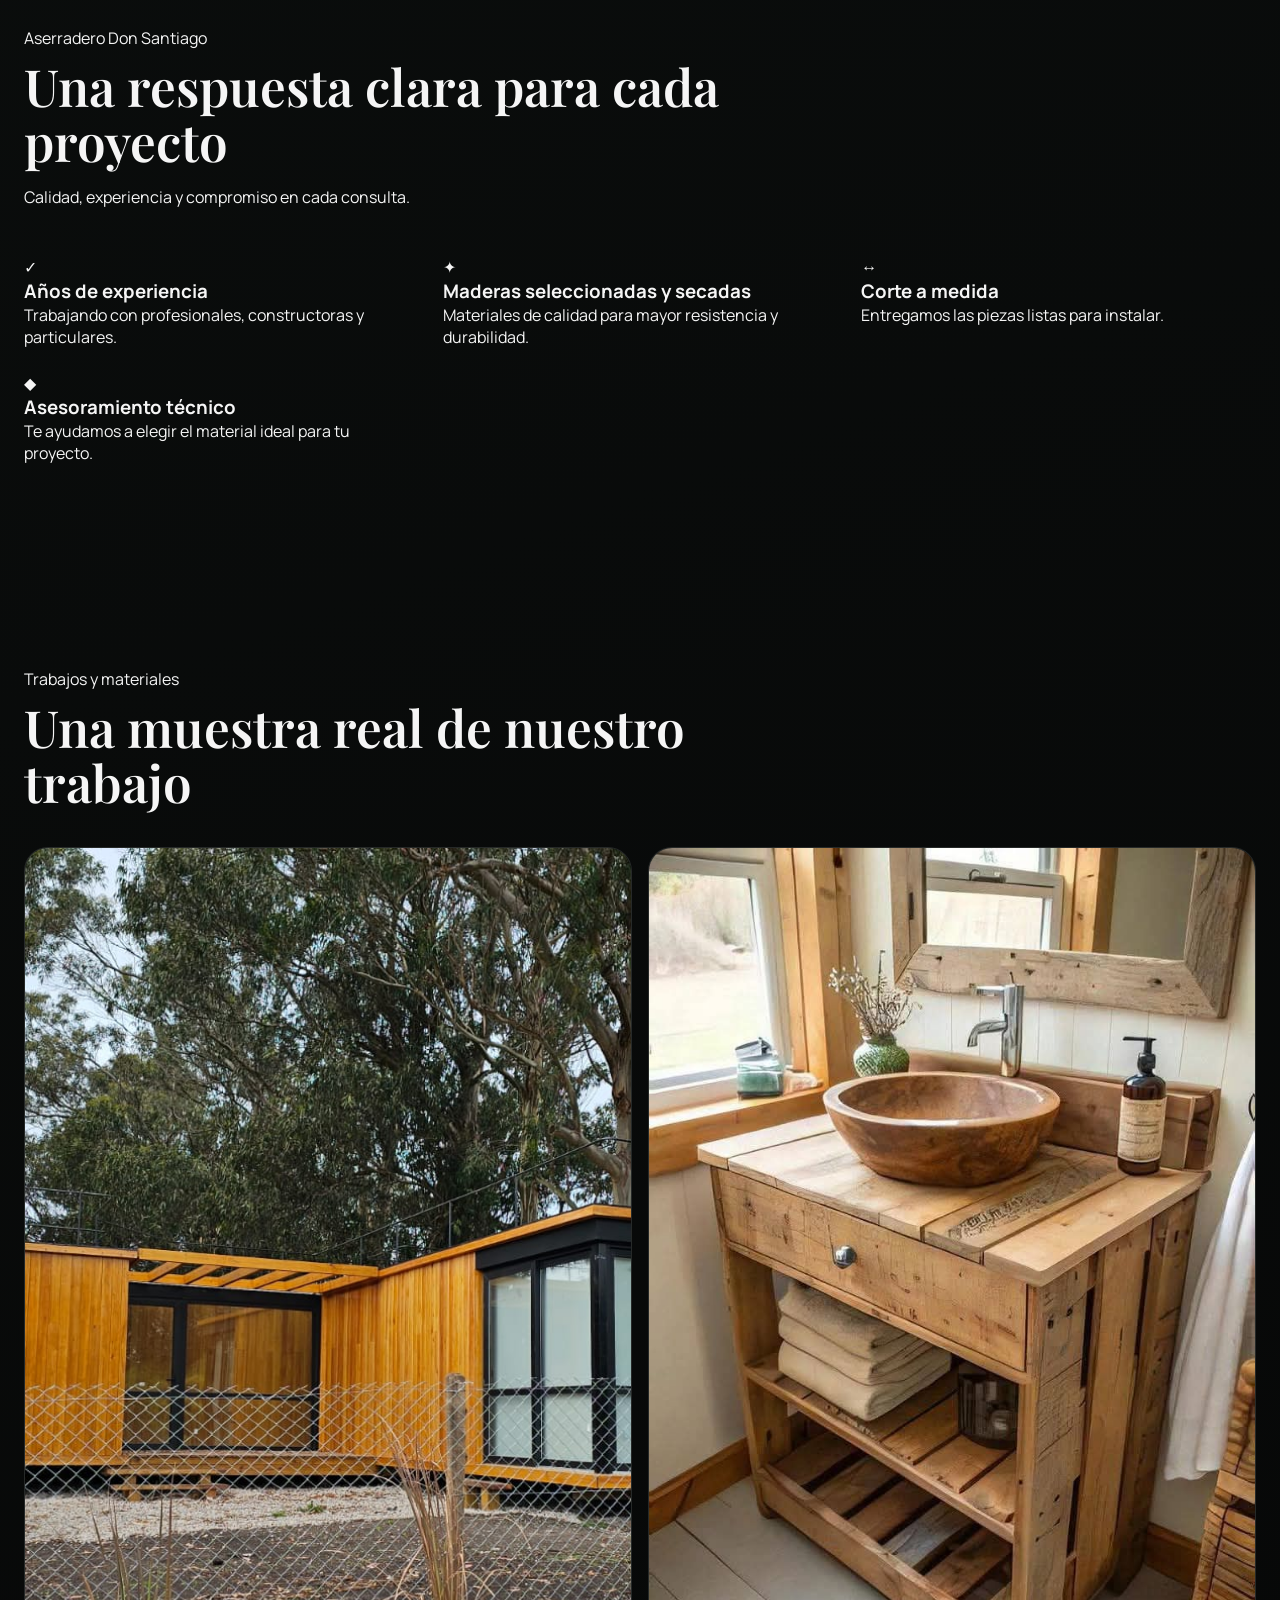
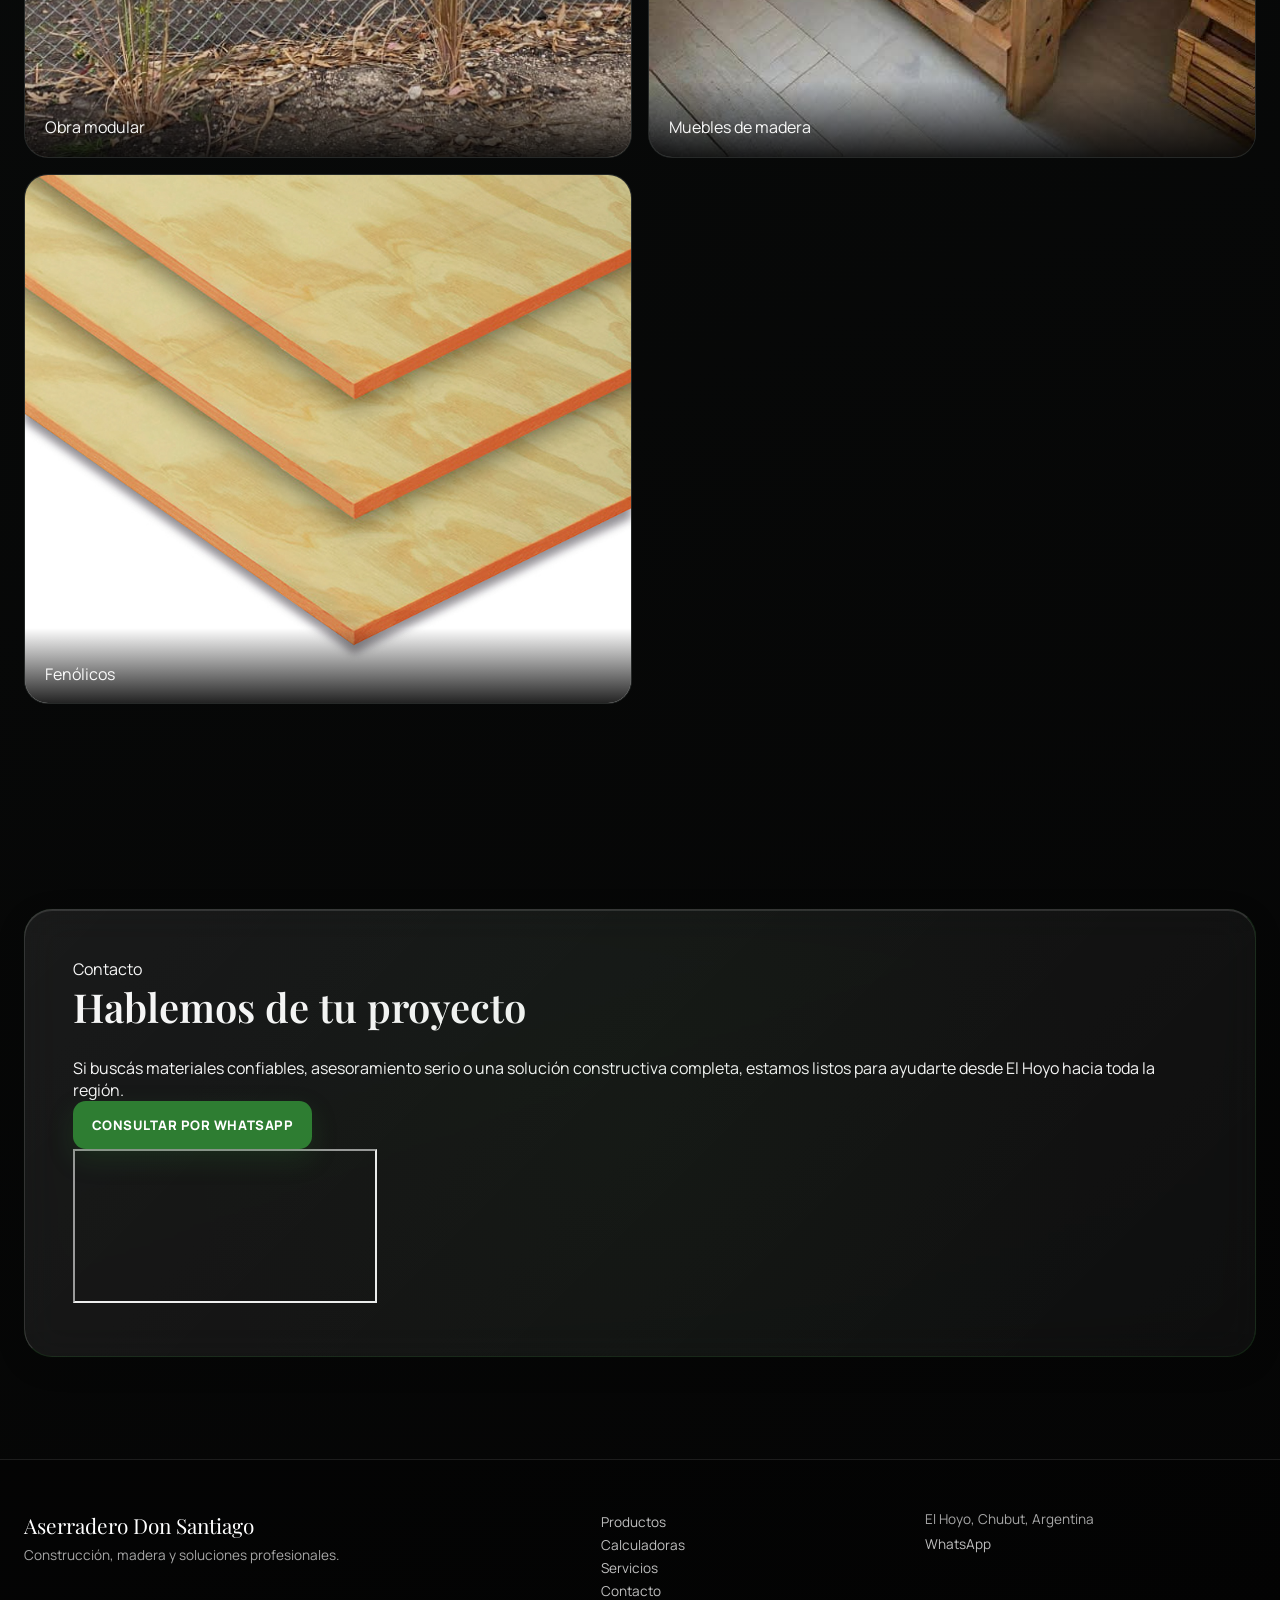
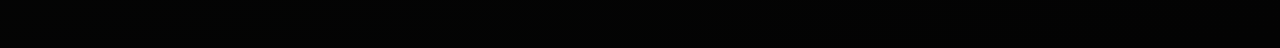
==== commit 50f62c15: "Update index.html" ====
--- a/index.html
+++ b/index.html
@@ -1,87 +1,24 @@
 <!doctype html>
 <html lang="es">
 <head>
-    <meta charset="utf-8">
-    <meta name="viewport" content="width=device-width, initial-scale=1">
-    <meta name="theme-color" content="#050505">
-    <meta name="description" content="Aserradero Don Santiago en El Hoyo, Chubut. Maderas, paneles, fenólicos, aglomerados, clavos y soluciones constructivas para cada proyecto.">
-    <meta name="keywords" content="aserradero, madera, OSB, fenólico, aglomerado, El Hoyo, Chubut, Patagonia">
-    <meta name="author" content="Aserradero Don Santiago">
-    <meta property="og:title" content="Aserradero Don Santiago | Madera y soluciones para tu proyecto">
-    <meta property="og:description" content="Maderas, paneles y soluciones constructivas profesionales en El Hoyo, Chubut.">
-    <meta property="og:type" content="website">
-    <meta property="og:locale" content="es_AR">
-    <meta property="og:url" content="https://aserraderodonsantiago.com.ar/">
-    <meta property="og:image" content="Logos/Imagen oficial aserradero don santiago.png">
-    <title>Aserradero Don Santiago | Madera y soluciones para tu proyecto</title>
-    <link rel="canonical" href="https://aserraderodonsantiago.com.ar/">
-    <link rel="icon" href="Logos/Imagen oficial aserradero don santiago.png" type="image/png">
-    <link rel="manifest" href="manifest.webmanifest">
-    <link rel="preconnect" href="https://fonts.googleapis.com">
-    <link rel="preconnect" href="https://fonts.gstatic.com" crossorigin>
-    <link href="https://fonts.googleapis.com/css2?family=Manrope:wght@400;500;600;700;800&family=Playfair+Display:wght@600;700&display=swap" rel="stylesheet">
-    <link rel="stylesheet" href="styles.css">
+  <meta charset="utf-8"><meta name="viewport" content="width=device-width, initial-scale=1">
+  <meta name="theme-color" content="#050505"><meta name="description" content="Aserradero Don Santiago en El Hoyo, Chubut. Maderas, paneles, fenólicos, aglomerados, clavos y soluciones constructivas para cada proyecto.">
+  <meta name="keywords" content="aserradero, madera, OSB, fenólico, aglomerado, El Hoyo, Chubut, Patagonia"><meta name="author" content="Aserradero Don Santiago">
+  <meta property="og:title" content="Aserradero Don Santiago | Madera y soluciones para tu proyecto"><meta property="og:description" content="Maderas, paneles y soluciones constructivas profesionales en El Hoyo, Chubut."><meta property="og:type" content="website"><meta property="og:locale" content="es_AR"><meta property="og:url" content="https://aserraderodonsantiago.com.ar/"><meta property="og:image" content="Logos/Imagen oficial aserradero don santiago.png">
+  <title>Aserradero Don Santiago | Madera y soluciones para tu proyecto</title><link rel="canonical" href="https://aserraderodonsantiago.com.ar/"><link rel="icon" href="Logos/Imagen oficial aserradero don santiago.png" type="image/png"><link rel="manifest" href="manifest.webmanifest"><link rel="preconnect" href="https://fonts.googleapis.com"><link rel="preconnect" href="https://fonts.gstatic.com" crossorigin><link href="https://fonts.googleapis.com/css2?family=Manrope:wght@400;500;600;700;800&family=Playfair+Display:wght@600;700&display=swap" rel="stylesheet"><link rel="stylesheet" href="styles.css">
 </head>
 <body class="home-page">
-    <a class="skip-link" href="#contenido">Saltar al contenido</a>
-    <div id="loading-screen" aria-hidden="true"><img src="Logos/Pantalla de carga Don Santiago.png" alt=""></div>
-    <header class="site-header">
-        <div class="container">
-            <div class="nav-shell" data-header-shell>
-                <div class="nav-main">
-                    <a href="#inicio" class="brand" aria-label="Aserradero Don Santiago, ir al inicio"><span class="brand-copy"><span class="brand-title">Don Santiago</span><span class="brand-subtitle">Aserradero</span></span></a>
-                    <nav class="desktop-nav" aria-label="Principal"><a href="#inicio">Inicio</a><a href="#productos">Productos</a><a href="#servicios">Servicios</a><a href="#herramientas">Herramientas</a><a href="#contacto">Contacto</a></nav>
-                    <button class="nav-toggle" type="button" aria-label="Abrir menú" aria-expanded="false" aria-controls="mobile-menu" data-nav-toggle><span class="nav-toggle-line"></span><span class="nav-toggle-line"></span><span class="nav-toggle-line"></span></button>
-                </div>
-                <nav class="mobile-nav" id="mobile-menu" aria-label="Principal móvil" data-mobile-nav><a href="#inicio">Inicio</a><a href="#productos">Productos</a><a href="#servicios">Servicios</a><a href="#herramientas">Herramientas</a><a href="#contacto">Contacto</a></nav>
-            </div>
-        </div>
-    </header>
-    <main id="contenido">
-        <section id="inicio" class="hero hero--catalog" aria-labelledby="hero-title">
-            <div class="hero-bg hero-bg--one is-active" aria-hidden="true"></div><div class="hero-bg hero-bg--two" aria-hidden="true"></div><div class="overlay" aria-hidden="true"></div>
-            <div class="container hero-content">
-                <div class="hero-copy reveal reveal-active"><p class="hero-kicker">El Hoyo · Chubut</p><h1 id="hero-title">Aserradero Don Santiago</h1><p class="hero-description">Calidad en madera, construcción y soluciones profesionales para cada proyecto.</p><div class="hero-actions" aria-label="Acciones principales"><a class="button button-primary" href="#productos">Ver productos</a><a class="button button-secondary" href="#presupuesto">Pedir presupuesto</a><a class="button button-ghost" data-whatsapp="general" href="https://wa.me/5492944928970" target="_blank" rel="noopener noreferrer">Consultar por WhatsApp</a></div></div>
-                <aside class="hero-summary reveal" style="--reveal-delay: .15s" aria-label="Servicios principales"><p>Para obra, estructura y terminación</p><ul><li>Maderas y paneles</li><li>Corte a medida</li><li>Asesoramiento y presupuesto</li></ul></aside>
-            </div>
-        </section>
-        <section id="productos" class="section section-products" aria-labelledby="products-title">
-            <div class="products-background" aria-hidden="true"></div>
-            <div class="container section-products-content">
-                <div class="section-heading reveal"><p class="section-eyebrow">Productos</p><h2 id="products-title">Materiales para cada etapa de tu obra</h2><p class="section-text">Explorá las líneas disponibles y consultá medidas o especificaciones directamente con nuestro equipo.</p></div>
-                <div class="catalog-toolbar reveal" aria-label="Filtros del catálogo"><div class="filter-field"><label for="filter-category">Categoría</label><select id="filter-category" data-catalog-filter="category"><option value="">Todas</option></select></div><div class="filter-field"><label for="filter-type">Tipo</label><select id="filter-type" data-catalog-filter="type"><option value="">Todos</option></select></div><div class="filter-field"><label for="filter-use">Uso</label><select id="filter-use" data-catalog-filter="use"><option value="">Todos</option></select></div><div class="filter-field"><label for="filter-availability">Disponibilidad</label><select id="filter-availability" data-catalog-filter="availability"><option value="">Todas</option><option value="Disponible">Disponible</option></select></div><button class="filter-reset" type="button" data-catalog-reset>Limpiar filtros</button></div>
-                <p class="catalog-count" aria-live="polite" data-catalog-count></p><div class="catalog-grid" data-catalog aria-live="polite"></div><p class="catalog-empty" hidden data-catalog-empty>No encontramos productos con esa combinación. Probá limpiar los filtros.</p>
-            </div>
-        </section>
-        <section id="servicios" class="section" aria-labelledby="services-title"><div class="container"><div class="section-heading reveal"><p class="section-eyebrow">Servicios</p><h2 id="services-title">Capacidad técnica para cada etapa del proyecto</h2><p class="section-text">Combinamos experiencia, materiales y sistemas constructivos modernos para dar respuestas sólidas, funcionales y visualmente cuidadas.</p></div>
-            <div class="services-grid">
-                <a href="Sistemas%20constructivos/Woodframe.html" class="service-link"><article class="service-card premium-card reveal hover-lift" style="--reveal-delay: .05s"><h3>Wood Frame</h3><p>Estructuras eficientes, cálidas y rápidas de ejecutar para proyectos residenciales y comerciales.</p><span>Conocer más</span></article></a>
-                <a href="Sistemas%20constructivos/Steelframe.html" class="service-link"><article class="service-card premium-card reveal hover-lift" style="--reveal-delay: .1s"><h3>Steel Frame</h3><p>Construcción moderna de alta precisión, ideal para obras duraderas, prolijas y escalables.</p><span>Conocer más</span></article></a>
-                <a href="Servicios/Obrasmodulares.html" class="service-link"><article class="service-card premium-card reveal hover-lift" style="--reveal-delay: .15s"><h3>Módulos habitacionales</h3><p>Soluciones listas para habitar con diseño funcional, fabricación controlada y entrega ágil.</p><span>Conocer más</span></article></a>
-                <a href="Sistemas%20constructivos/Panelessip.html" class="service-link"><article class="service-card premium-card reveal hover-lift" style="--reveal-delay: .2s"><h3>Paneles SIP</h3><p>Aislamiento, velocidad de montaje y eficiencia energética para un rendimiento superior.</p><span>Conocer más</span></article></a>
-                <a href="Sistemas%20constructivos/Panelessolares.html" class="service-link"><article class="service-card premium-card reveal hover-lift" style="--reveal-delay: .25s"><h3>Paneles solares</h3><p>Integración sustentable para reducir consumo y acompañar proyectos energéticamente inteligentes.</p><span>Conocer más</span></article></a>
-                <a href="Servicios/Mueblesdemadera.html" class="service-link"><article class="service-card premium-card reveal hover-lift" style="--reveal-delay: .3s"><h3>Muebles a medida</h3><p>Diseño y fabricación personalizada para interiores con identidad, resistencia y terminación premium.</p><span>Conocer más</span></article></a>
-            </div></div>
-        </section>
-        <section id="presupuesto" class="section quote-section" aria-labelledby="quote-title"><div class="container"><div class="section-heading reveal"><p class="section-eyebrow">Solicitud de presupuesto</p><h2 id="quote-title">Armá tu consulta</h2><p class="section-text">Seleccioná los productos que necesitás, agregá cantidades y enviá el resumen por WhatsApp. No es una compra online.</p></div>
-            <div class="quote-layout reveal"><div class="quote-panel premium-card"><h3>Tu selección</h3><div class="quote-items" data-quote-items><p class="quote-empty">Todavía no agregaste productos. Podés hacerlo desde el catálogo.</p></div><p class="quote-note">Las medidas y la disponibilidad final se confirman al momento de la consulta.</p></div>
-            <form class="quote-form premium-card" data-quote-form novalidate><h3>Datos de contacto</h3><div class="form-grid"><div class="form-field"><label for="quote-name">Nombre</label><input id="quote-name" name="name" autocomplete="name" required></div><div class="form-field"><label for="quote-phone">Teléfono</label><input id="quote-phone" name="phone" inputmode="tel" autocomplete="tel" required></div><div class="form-field"><label for="quote-email">Email <span>(opcional)</span></label><input id="quote-email" name="email" type="email" autocomplete="email"></div><div class="form-field"><label for="quote-locality">Localidad</label><input id="quote-locality" name="locality" autocomplete="address-level2" required></div><div class="form-field form-field--full"><label for="quote-comments">Comentarios <span>(opcional)</span></label><textarea id="quote-comments" name="comments" rows="3"></textarea></div></div><p class="form-status" aria-live="polite" data-quote-status></p><button class="button button-primary" type="submit">Enviar solicitud por WhatsApp</button></form></div></div>
-        </section>
-        <section id="herramientas" class="section tools-section" aria-labelledby="tools-title"><div class="container"><div class="section-heading reveal"><p class="section-eyebrow">Herramientas</p><h2 id="tools-title">Prepará tu consulta</h2><p class="section-text">Dos herramientas simples para orientar tu pedido. No incluyen precios.</p></div>
-            <div class="tools-grid"><article class="tool-card premium-card reveal"><h3>Calculadora de madera</h3><p>Ingresá las medidas en milímetros para conocer el volumen aproximado.</p><form data-calculator-form><div class="calculator-fields"><div class="form-field"><label for="calc-length">Largo (mm)</label><input id="calc-length" name="length" type="number" min="0.1" step="any" required></div><div class="form-field"><label for="calc-width">Ancho (mm)</label><input id="calc-width" name="width" type="number" min="0.1" step="any" required></div><div class="form-field"><label for="calc-thickness">Espesor (mm)</label><input id="calc-thickness" name="thickness" type="number" min="0.1" step="any" required></div><div class="form-field"><label for="calc-quantity">Cantidad</label><input id="calc-quantity" name="quantity" type="number" min="1" step="1" value="1" required></div></div><button class="button button-secondary" type="submit">Calcular volumen</button></form><div class="calculator-result" data-calculator-result hidden aria-live="polite"></div><button class="text-action" type="button" data-add-calculation hidden>Agregar medida al presupuesto</button></article>
-            <article class="tool-card premium-card reveal" style="--reveal-delay: .1s"><h3>Corte a medida</h3><p>Dejanos los datos de corte y prepararemos la consulta para WhatsApp.</p><form data-cut-form><div class="calculator-fields"><div class="form-field form-field--wide"><label for="cut-product">Producto o madera</label><select id="cut-product" name="product" required data-cut-products></select></div><div class="form-field"><label for="cut-length">Largo (mm)</label><input id="cut-length" name="length" type="number" min="0.1" step="any" required></div><div class="form-field"><label for="cut-width">Ancho (mm)</label><input id="cut-width" name="width" type="number" min="0.1" step="any" required></div><div class="form-field"><label for="cut-thickness">Espesor (mm)</label><input id="cut-thickness" name="thickness" type="number" min="0.1" step="any" required></div><div class="form-field"><label for="cut-quantity">Cantidad</label><input id="cut-quantity" name="quantity" type="number" min="1" step="1" value="1" required></div><div class="form-field form-field--full"><label for="cut-notes">Observaciones <span>(opcional)</span></label><textarea id="cut-notes" name="notes" rows="2"></textarea></div></div><button class="button button-primary" type="submit">Solicitar presupuesto</button></form></article></div></div>
-        </section>
-        <section class="section why-section" aria-labelledby="why-title"><div class="container"><div class="section-heading reveal"><p class="section-eyebrow">¿Por qué elegirnos?</p><h2 id="why-title">¿Por qué elegir Don Santiago?</h2><p class="section-text">Calidad, experiencia y compromiso en cada proyecto.</p></div><div class="why-grid">
-            <article class="why-card reveal" style="--reveal-delay: .05s"><div class="why-icon" aria-hidden="true">✓</div><h3>Años de experiencia</h3><p>Trabajando con profesionales, constructoras y particulares.</p></article><article class="why-card reveal" style="--reveal-delay: .1s"><div class="why-icon" aria-hidden="true">✦</div><h3>Maderas seleccionadas y secadas</h3><p>Materiales de calidad para mayor resistencia y durabilidad.</p></article><article class="why-card reveal" style="--reveal-delay: .15s"><div class="why-icon" aria-hidden="true">↔</div><h3>Corte a medida</h3><p>Entregamos las piezas listas para instalar.</p></article><article class="why-card reveal" style="--reveal-delay: .2s"><div class="why-icon" aria-hidden="true">→</div><h3>Entrega rápida</h3><p>Stock permanente y tiempos de respuesta ágiles.</p></article><article class="why-card reveal" style="--reveal-delay: .25s"><div class="why-icon" aria-hidden="true">◆</div><h3>Asesoramiento técnico</h3><p>Te ayudamos a elegir el material ideal para tu proyecto.</p></article><article class="why-card reveal" style="--reveal-delay: .3s"><div class="why-icon" aria-hidden="true">◌</div><h3>Presupuestos sin cargo</h3><p>Respondemos rápidamente por WhatsApp.</p></article>
-        </div></div></section>
-        <section class="section" aria-labelledby="gallery-title"><div class="container"><div class="section-heading section-heading-centered reveal"><p class="section-eyebrow">Galería</p><h2 id="gallery-title">Una muestra de nuestros trabajos y materiales</h2><p class="section-text">Imágenes reales disponibles en nuestro catálogo.</p></div><div class="work-gallery">
-            <figure class="work-card work-card--wide reveal"><img src="img/Viviendas%20Modulares/Obra%20Modular%203.jpeg" loading="lazy" alt="Vivienda modular realizada"><figcaption><h3>Obra modular</h3></figcaption></figure><figure class="work-card reveal"><img src="img/Muebles%20De%20Madera/Mueble%20Para%20Baño.jpg" loading="lazy" alt="Mueble de madera para baño"><figcaption><h3>Muebles de madera</h3></figcaption></figure><figure class="work-card reveal"><img src="img/Fenolicos/Imagen%20Fenolico%201.jpg" loading="lazy" alt="Placa fenólica"><figcaption><h3>Fenólicos</h3></figcaption></figure><figure class="work-card work-card--wide reveal"><img src="img/Aglomerados/Madera%20Aglomerada%201.jpg" loading="lazy" alt="Placa de madera aglomerada"><figcaption><h3>Aglomerado</h3></figcaption></figure>
-        </div></div></section>
-        <section id="contacto" class="section contact-section" aria-labelledby="contact-title"><div class="container"><div class="contact-shell premium-card reveal"><div class="contact-grid-new"><div class="contact-intro"><p class="section-eyebrow">Contacto</p><h2 id="contact-title">Hablemos de tu proyecto</h2><p class="contact-text">Si buscás materiales confiables, asesoramiento serio o una solución constructiva completa, estamos listos para ayudarte desde El Hoyo hacia toda la región.</p><div class="contact-cards"><div class="contact-card"><p class="contact-card-label">Ubicación</p><p class="contact-card-value">El Hoyo, Chubut, Patagonia, Argentina</p></div><div class="contact-card"><p class="contact-card-label">Atención</p><p class="contact-card-value">24 horas</p></div></div></div><div class="contact-map-container"><iframe title="Ubicación de Aserradero Don Santiago" src="https://www.google.com/maps/embed?pb=!1m18!1m12!1m3!1d2413.5134651670223!2d-71.48815498023444!3d-42.0863116622335!2m3!1f0!2f0!3f0!3m2!1i1024!2i768!4f13.1!3m3!1m2!1s0x961b938d6ed3ad3d%3A0x2a8734569cbf7fd6!2saserradero%20don%20santiago!5e1!3m2!1ses-419!2sar!4v1775004917664!5m2!1ses-419!2sar" loading="lazy" referrerpolicy="no-referrer-when-downgrade"></iframe></div></div><div class="contact-action"><a data-whatsapp="general" href="https://wa.me/5492944928970" target="_blank" rel="noopener noreferrer" class="button button-primary">Consultar ahora por WhatsApp</a></div></div></div></section>
-    </main>
-    <footer class="site-footer"><div class="container footer-grid"><div><p class="footer-brand">Aserradero Don Santiago</p><p>Construcción, madera y soluciones profesionales.</p></div><nav aria-label="Navegación del pie"><p class="footer-label">Navegación</p><a href="#productos">Productos</a><a href="#servicios">Servicios</a><a href="#contacto">Contacto</a></nav><div><p class="footer-label">Contacto</p><p>El Hoyo, Chubut, Argentina</p><a data-whatsapp="general" href="https://wa.me/5492944928970" target="_blank" rel="noopener noreferrer">WhatsApp</a></div></div></footer>
-    <a data-whatsapp="general" href="https://wa.me/5492944928970" target="_blank" rel="noopener noreferrer" class="floating-whatsapp" aria-label="Consultar por WhatsApp"><span class="floating-whatsapp-icon" aria-hidden="true">◔</span><span>WhatsApp</span></a>
-    <dialog class="product-dialog" data-product-dialog aria-labelledby="dialog-title"><button class="dialog-close" type="button" data-dialog-close aria-label="Cerrar detalle">×</button><div data-product-detail></div></dialog>
-    <script src="product-data.js"></script><script src="script.js"></script>
+  <a class="skip-link" href="#contenido">Saltar al contenido</a><div id="loading-screen" aria-hidden="true"><img src="Logos/Pantalla de carga Don Santiago.png" alt=""></div>
+  <header class="site-header"><div class="container nav-shell" data-header-shell><a href="#inicio" class="brand" aria-label="Aserradero Don Santiago, ir al inicio"><span class="brand-title">Don Santiago</span><span class="brand-subtitle">Aserradero</span></a><nav class="desktop-nav" aria-label="Principal"><a href="#productos">Productos</a><a href="#herramientas">Calculadoras</a><a href="#servicios">Servicios</a><a href="#nosotros">Nosotros</a><a href="#contacto">Contacto</a></nav><button class="nav-toggle" type="button" aria-label="Abrir menú" aria-expanded="false" aria-controls="mobile-menu" data-nav-toggle><span></span><span></span><span></span></button><nav class="mobile-nav" id="mobile-menu" aria-label="Principal móvil" data-mobile-nav><a href="#productos">Productos</a><a href="#herramientas">Calculadoras</a><a href="#servicios">Servicios</a><a href="#nosotros">Nosotros</a><a href="#contacto">Contacto</a></nav></div></header>
+  <main id="contenido">
+    <section id="inicio" class="hero" aria-labelledby="hero-title"><div class="hero-bg hero-bg--one is-active" aria-hidden="true"></div><div class="hero-bg hero-bg--two" aria-hidden="true"></div><div class="hero-overlay" aria-hidden="true"></div><div class="container hero-content"><div class="hero-copy reveal reveal-active"><p class="eyebrow">El Hoyo · Chubut</p><h1 id="hero-title">Madera y soluciones para construir con confianza.</h1><p>Materiales para obra, estructura y terminación, con asesoramiento para cada proyecto.</p><div class="hero-actions"><a class="button button-primary" href="#productos">Ver productos</a><a class="button button-secondary" href="#presupuesto">Solicitar presupuesto</a></div></div><aside class="hero-note reveal" style="--reveal-delay:.15s"><p>Encontrá lo que necesitás</p><ul><li>Maderas y paneles</li><li>Corte a medida</li><li>Asesoramiento y presupuesto</li></ul></aside></div></section>
+    <section id="productos" class="section products-section" aria-labelledby="products-title"><div class="container"><div class="section-heading reveal"><p class="eyebrow">Productos</p><h2 id="products-title">Materiales para cada etapa de tu obra</h2><p>Elegí una línea para conocerla y avanzar con la acción más útil para ese material.</p></div><div class="products-grid" data-catalog aria-live="polite"></div></div></section>
+    <section id="herramientas" class="section calculators-section" aria-labelledby="tools-title"><div class="container"><div class="section-heading reveal"><p class="eyebrow">Calculadoras</p><h2 id="tools-title">Prepará tu consulta</h2><p>Calculá el material aproximado y sumalo a tu solicitud. Las medidas y la disponibilidad final se confirman al consultar.</p></div><div class="calculator-layout"><div class="calculators" data-calculators></div><aside id="presupuesto" class="quote-panel" data-quote-panel aria-labelledby="quote-title"><div class="quote-panel__heading"><div><p class="eyebrow">Solicitud</p><h2 id="quote-title">Tu presupuesto</h2></div><span class="quote-count" data-quote-count>0</span></div><div class="quote-items" data-quote-items><p class="quote-empty">Todavía no agregaste materiales.</p></div><form class="quote-form" data-quote-form novalidate><div class="form-field"><label for="quote-name">Nombre</label><input id="quote-name" name="name" autocomplete="name" required></div><div class="form-field"><label for="quote-phone">Teléfono</label><input id="quote-phone" name="phone" inputmode="tel" autocomplete="tel" required></div><div class="form-field"><label for="quote-locality">Localidad</label><input id="quote-locality" name="locality" autocomplete="address-level2" required></div><div class="form-field"><label for="quote-comments">Observaciones <span>(opcional)</span></label><textarea id="quote-comments" name="comments" rows="3"></textarea></div><p class="form-status" aria-live="polite" data-quote-status></p><button class="button button-primary button-full" type="submit">Enviar consulta por WhatsApp</button></form></aside></div></div></section>
+    <section id="servicios" class="section" aria-labelledby="services-title"><div class="container"><div class="section-heading reveal"><p class="eyebrow">Servicios</p><h2 id="services-title">Soluciones para llevar tu proyecto adelante</h2><p>Además de materiales, acompañamos diferentes etapas de construcción y terminación.</p></div><div class="services-grid"><a href="Sistemas%20constructivos/Woodframe.html" class="service-card reveal"><h3>Wood Frame</h3><p>Estructuras eficientes, cálidas y rápidas de ejecutar para proyectos residenciales y comerciales.</p><span>Conocer más</span></a><a href="Sistemas%20constructivos/Steelframe.html" class="service-card reveal" style="--reveal-delay:.06s"><h3>Steel Frame</h3><p>Construcción moderna de alta precisión, ideal para obras duraderas, prolijas y escalables.</p><span>Conocer más</span></a><a href="Servicios/Obrasmodulares.html" class="service-card reveal" style="--reveal-delay:.12s"><h3>Módulos habitacionales</h3><p>Soluciones listas para habitar con diseño funcional y fabricación controlada.</p><span>Conocer más</span></a><a href="Sistemas%20constructivos/Panelessip.html" class="service-card reveal" style="--reveal-delay:.18s"><h3>Paneles SIP</h3><p>Aislamiento, velocidad de montaje y eficiencia energética para un rendimiento superior.</p><span>Conocer más</span></a><a href="Sistemas%20constructivos/Panelessolares.html" class="service-card reveal" style="--reveal-delay:.24s"><h3>Paneles solares</h3><p>Integración sustentable para acompañar proyectos energéticamente inteligentes.</p><span>Conocer más</span></a><a href="Servicios/Mueblesdemadera.html" class="service-card reveal" style="--reveal-delay:.3s"><h3>Muebles a medida</h3><p>Diseño y fabricación personalizada para interiores con identidad y resistencia.</p><span>Conocer más</span></a></div></div></section>
+    <section id="nosotros" class="section why-section" aria-labelledby="why-title"><div class="container"><div class="section-heading reveal"><p class="eyebrow">Aserradero Don Santiago</p><h2 id="why-title">Una respuesta clara para cada proyecto</h2><p>Calidad, experiencia y compromiso en cada consulta.</p></div><div class="why-grid"><article><span aria-hidden="true">✓</span><h3>Años de experiencia</h3><p>Trabajando con profesionales, constructoras y particulares.</p></article><article><span aria-hidden="true">✦</span><h3>Maderas seleccionadas y secadas</h3><p>Materiales de calidad para mayor resistencia y durabilidad.</p></article><article><span aria-hidden="true">↔</span><h3>Corte a medida</h3><p>Entregamos las piezas listas para instalar.</p></article><article><span aria-hidden="true">◆</span><h3>Asesoramiento técnico</h3><p>Te ayudamos a elegir el material ideal para tu proyecto.</p></article></div></div></section>
+    <section class="section gallery-section" aria-labelledby="gallery-title"><div class="container"><div class="section-heading reveal"><p class="eyebrow">Trabajos y materiales</p><h2 id="gallery-title">Una muestra real de nuestro trabajo</h2></div><div class="work-gallery"><figure class="work-card work-card--wide"><img src="img/Viviendas%20Modulares/Obra%20Modular%203.jpeg" loading="lazy" alt="Vivienda modular realizada"><figcaption>Obra modular</figcaption></figure><figure class="work-card"><img src="img/Muebles%20De%20Madera/Mueble%20Para%20Baño.jpg" loading="lazy" alt="Mueble de madera para baño"><figcaption>Muebles de madera</figcaption></figure><figure class="work-card"><img src="img/Fenolicos/Imagen%20Fenolico%201.jpg" loading="lazy" alt="Placa fenólica"><figcaption>Fenólicos</figcaption></figure></div></div></section>
+    <section id="contacto" class="section contact-section" aria-labelledby="contact-title"><div class="container contact-shell"><div><p class="eyebrow">Contacto</p><h2 id="contact-title">Hablemos de tu proyecto</h2><p>Si buscás materiales confiables, asesoramiento serio o una solución constructiva completa, estamos listos para ayudarte desde El Hoyo hacia toda la región.</p><a data-whatsapp="general" href="https://wa.me/5492944928970" target="_blank" rel="noopener noreferrer" class="button button-primary">Consultar por WhatsApp</a></div><div class="contact-map"><iframe title="Ubicación de Aserradero Don Santiago" src="https://www.google.com/maps/embed?pb=!1m18!1m12!1m3!1d2413.5134651670223!2d-71.48815498023444!3d-42.0863116622335!2m3!1f0!2f0!3f0!3m2!1i1024!2i768!4f13.1!3m3!1m2!1s0x961b938d6ed3ad3d%3A0x2a8734569cbf7fd6!2saserradero%20don%20santiago!5e1!3m2!1ses-419!2sar!4v1775004917664!5m2!1ses-419!2sar" loading="lazy" referrerpolicy="no-referrer-when-downgrade"></iframe></div></div></section>
+  </main>
+  <footer class="site-footer"><div class="container footer-grid"><div><p class="footer-brand">Aserradero Don Santiago</p><p>Construcción, madera y soluciones profesionales.</p></div><nav aria-label="Navegación del pie"><a href="#productos">Productos</a><a href="#herramientas">Calculadoras</a><a href="#servicios">Servicios</a><a href="#contacto">Contacto</a></nav><div><p>El Hoyo, Chubut, Argentina</p><a data-whatsapp="general" href="https://wa.me/5492944928970" target="_blank" rel="noopener noreferrer">WhatsApp</a></div></div></footer><a data-whatsapp="general" href="https://wa.me/5492944928970" target="_blank" rel="noopener noreferrer" class="floating-whatsapp" aria-label="Consultar por WhatsApp">WhatsApp</a><dialog class="product-dialog" data-product-dialog aria-labelledby="dialog-title"><button class="dialog-close" type="button" data-dialog-close aria-label="Cerrar detalle">×</button><div data-product-detail></div></dialog><script src="product-data.js"></script><script src="script.js"></script>
 </body>
 </html>
--- a/styles.css
+++ b/styles.css
@@ -2815,3 +2815,868 @@
     line-height: 1.6;
     margin: 0;
 }
+
+/* Portada: evolución del catálogo. Reutiliza exclusivamente los colores y tipografías existentes. */
+.home-page {
+    overflow-x: clip;
+}
+
+.home-page .skip-link {
+    position: fixed;
+    top: .75rem;
+    left: .75rem;
+    z-index: 100;
+    padding: .75rem 1rem;
+    border-radius: .75rem;
+    background: var(--color-forest);
+    color: #fff;
+    transform: translateY(-160%);
+    transition: transform 180ms ease;
+}
+
+.home-page .skip-link:focus {
+    transform: translateY(0);
+}
+
+.home-page #loading-screen {
+    position: fixed;
+    inset: 0;
+    z-index: 200;
+    display: grid;
+    place-items: center;
+    background: var(--color-coal);
+    opacity: 1;
+    transition: opacity 400ms ease;
+}
+
+.home-page #loading-screen.hidden {
+    opacity: 0;
+    pointer-events: none;
+}
+
+.home-page .loading-logo,
+.home-page #loading-screen img {
+    width: min(100%, 900px);
+    height: 100%;
+    object-fit: cover;
+}
+
+.home-page .site-header {
+    padding: .65rem 0;
+}
+
+.home-page .nav-shell {
+    padding: .45rem 1rem;
+}
+
+.home-page .desktop-nav {
+    gap: clamp(.8rem, 2vw, 1.75rem);
+}
+
+.home-page .desktop-nav a,
+.home-page .mobile-nav a {
+    min-height: 44px;
+    display: inline-flex;
+    align-items: center;
+}
+
+.home-page .hero--catalog {
+    min-height: min(780px, 100svh);
+    display: grid;
+    align-items: end;
+    padding: 8.5rem 0 4rem;
+    isolation: isolate;
+}
+
+.home-page .hero--catalog .overlay {
+    position: absolute;
+    inset: 0;
+    background: linear-gradient(90deg, rgba(5, 5, 5, .9) 0%, rgba(5, 5, 5, .65) 47%, rgba(5, 5, 5, .32) 100%);
+    z-index: -1;
+}
+
+.home-page .hero-content {
+    display: grid;
+    grid-template-columns: minmax(0, 1.15fr) minmax(250px, .5fr);
+    gap: clamp(2rem, 6vw, 7rem);
+    align-items: end;
+}
+
+.home-page .hero-copy {
+    max-width: 760px;
+}
+
+.home-page .hero-kicker,
+.home-page .section-eyebrow {
+    color: var(--color-forest);
+    font-weight: 800;
+    font-size: .73rem;
+    letter-spacing: .16em;
+    text-transform: uppercase;
+}
+
+.home-page .hero-copy h1 {
+    max-width: 790px;
+    margin: .7rem 0 1.25rem;
+    font-size: clamp(2.75rem, 7vw, 5.8rem);
+    line-height: .98;
+    letter-spacing: -.045em;
+}
+
+.home-page .hero-description {
+    max-width: 650px;
+    color: rgba(255, 255, 255, .82);
+    font-size: clamp(1.05rem, 2vw, 1.28rem);
+    line-height: 1.7;
+}
+
+.home-page .hero-actions {
+    display: flex;
+    flex-wrap: wrap;
+    gap: .75rem;
+    margin-top: 2rem;
+}
+
+.home-page .button {
+    min-height: 48px;
+    display: inline-flex;
+    align-items: center;
+    justify-content: center;
+    gap: .4rem;
+    padding: .75rem 1.1rem;
+    border: 1px solid transparent;
+    border-radius: .8rem;
+    font-family: inherit;
+    font-size: .82rem;
+    font-weight: 800;
+    letter-spacing: .04em;
+    text-align: center;
+    cursor: pointer;
+    transition: transform 180ms ease, box-shadow 180ms ease, background 180ms ease, border-color 180ms ease;
+}
+
+.home-page .button:hover {
+    transform: translateY(-2px);
+}
+
+.home-page .button:focus-visible,
+.home-page button:focus-visible,
+.home-page input:focus-visible,
+.home-page select:focus-visible,
+.home-page textarea:focus-visible,
+.home-page a:focus-visible {
+    outline: 3px solid rgba(255, 255, 255, .88);
+    outline-offset: 3px;
+}
+
+.home-page .button-primary {
+    background: var(--color-forest);
+    color: #fff;
+    box-shadow: 0 10px 26px rgba(46, 125, 50, .22);
+}
+
+.home-page .button-primary:hover {
+    background: var(--color-forest-dark);
+    box-shadow: 0 14px 30px rgba(46, 125, 50, .34);
+}
+
+.home-page .button-secondary,
+.home-page .button-ghost {
+    background: rgba(5, 5, 5, .35);
+    color: var(--color-text);
+    border-color: rgba(255, 255, 255, .25);
+}
+
+.home-page .button-secondary:hover,
+.home-page .button-ghost:hover {
+    background: rgba(255, 255, 255, .12);
+    border-color: rgba(255, 255, 255, .45);
+}
+
+.home-page .button--small {
+    min-height: 42px;
+    padding: .6rem .8rem;
+    font-size: .75rem;
+}
+
+.home-page .hero-summary {
+    padding: 1.4rem 1.5rem;
+    border: 1px solid var(--border-strong);
+    border-radius: var(--radius-md);
+    background: rgba(5, 5, 5, .48);
+    box-shadow: var(--shadow-glass);
+    backdrop-filter: blur(12px);
+}
+
+.home-page .hero-summary p {
+    margin-bottom: .8rem;
+    font-weight: 700;
+}
+
+.home-page .hero-summary ul {
+    display: grid;
+    gap: .55rem;
+    margin: 0;
+    padding: 0;
+    list-style: none;
+    color: rgba(255, 255, 255, .72);
+    font-size: .9rem;
+}
+
+.home-page .hero-summary li::before {
+    content: "•";
+    margin-right: .5rem;
+    color: var(--color-forest);
+}
+
+.home-page .section {
+    padding: clamp(4.5rem, 8vw, 7rem) 0;
+}
+
+.home-page .section-heading {
+    max-width: 760px;
+    margin-bottom: 2.25rem;
+}
+
+.home-page .section-heading h2 {
+    margin: .6rem 0 1rem;
+    font-size: clamp(2rem, 4vw, 3.4rem);
+    line-height: 1.08;
+}
+
+.home-page .section-text {
+    max-width: 690px;
+    color: rgba(255, 255, 255, .67);
+    line-height: 1.75;
+}
+
+.home-page .section-products {
+    position: relative;
+}
+
+.home-page .catalog-toolbar {
+    display: grid;
+    grid-template-columns: repeat(4, minmax(0, 1fr)) auto;
+    gap: .85rem;
+    align-items: end;
+    padding: 1rem;
+    margin-bottom: 1rem;
+    border: 1px solid var(--border-soft);
+    border-radius: 1rem;
+    background: rgba(255, 255, 255, .035);
+}
+
+.home-page .filter-field,
+.home-page .form-field {
+    display: grid;
+    gap: .42rem;
+}
+
+.home-page .filter-field label,
+.home-page .form-field label {
+    color: rgba(255, 255, 255, .68);
+    font-size: .75rem;
+    font-weight: 700;
+}
+
+.home-page .form-field label span {
+    color: var(--color-text-soft);
+    font-weight: 500;
+}
+
+.home-page select,
+.home-page input,
+.home-page textarea {
+    width: 100%;
+    min-height: 46px;
+    padding: .7rem .8rem;
+    border: 1px solid rgba(255, 255, 255, .18);
+    border-radius: .7rem;
+    background: rgba(5, 5, 5, .38);
+    color: var(--color-text);
+    font: inherit;
+}
+
+.home-page select option {
+    background: var(--color-coal-soft);
+}
+
+.home-page textarea {
+    min-height: 90px;
+    resize: vertical;
+}
+
+.home-page .filter-reset,
+.home-page .text-action,
+.home-page .quote-remove {
+    min-height: 42px;
+    padding: .5rem .2rem;
+    border: 0;
+    background: transparent;
+    color: var(--color-text);
+    font: inherit;
+    font-size: .78rem;
+    font-weight: 800;
+    text-decoration: underline;
+    text-underline-offset: .2rem;
+    cursor: pointer;
+}
+
+.home-page .filter-reset:hover,
+.home-page .text-action:hover,
+.home-page .quote-remove:hover {
+    color: var(--color-forest);
+}
+
+.home-page .catalog-count {
+    margin: 0 0 1rem;
+    color: var(--color-text-soft);
+    font-size: .82rem;
+}
+
+.home-page .catalog-grid {
+    display: grid;
+    grid-template-columns: repeat(5, minmax(0, 1fr));
+    gap: 1rem;
+}
+
+.home-page .catalog-card {
+    display: flex;
+    min-width: 0;
+    flex-direction: column;
+    overflow: hidden;
+    border: 1px solid var(--border-soft);
+    border-radius: 1.15rem;
+    background: linear-gradient(140deg, rgba(255, 255, 255, .07), rgba(255, 255, 255, .025));
+    box-shadow: var(--shadow-glass);
+    transition: transform 220ms ease, border-color 220ms ease, box-shadow 220ms ease;
+}
+
+.home-page .catalog-card:hover {
+    transform: translateY(-6px);
+    border-color: rgba(46, 125, 50, .5);
+    box-shadow: 0 17px 38px rgba(0, 0, 0, .26);
+}
+
+.home-page .catalog-card > img {
+    width: 100%;
+    aspect-ratio: 1.18;
+    object-fit: cover;
+    transition: transform 400ms ease;
+}
+
+.home-page .catalog-card:hover > img {
+    transform: scale(1.045);
+}
+
+.home-page .catalog-card__body {
+    display: flex;
+    height: 100%;
+    flex-direction: column;
+    padding: 1.15rem;
+}
+
+.home-page .catalog-card h3,
+.home-page .quote-panel h3,
+.home-page .quote-form h3,
+.home-page .tool-card h3 {
+    margin: 0 0 .6rem;
+    color: #fff;
+    font-family: "Playfair Display", serif;
+    font-size: 1.35rem;
+}
+
+.home-page .catalog-card__body > p:not(.catalog-meta) {
+    margin: 0;
+    color: rgba(255, 255, 255, .66);
+    font-size: .85rem;
+    line-height: 1.65;
+}
+
+.home-page .catalog-meta {
+    margin: 1rem 0;
+    color: var(--color-forest);
+    font-size: .72rem;
+    font-weight: 800;
+}
+
+.home-page .catalog-availability {
+    margin: -0.45rem 0 1rem;
+    color: rgba(255, 255, 255, .56);
+    font-size: .74rem;
+}
+
+.home-page .catalog-card__actions {
+    display: grid;
+    grid-template-columns: 1fr 1fr;
+    gap: .55rem;
+    margin-top: auto;
+}
+
+.home-page .catalog-empty {
+    padding: 1rem 0;
+    color: var(--color-text-soft);
+}
+
+.home-page .service-link {
+    display: block;
+    color: inherit;
+}
+
+.home-page .service-card {
+    display: flex;
+    min-height: 225px;
+    flex-direction: column;
+    justify-content: space-between;
+    padding: 1.6rem;
+}
+
+.home-page .service-card h3 {
+    margin-bottom: .7rem;
+    font-size: 1.45rem;
+}
+
+.home-page .service-card p {
+    color: rgba(255, 255, 255, .68);
+    line-height: 1.7;
+}
+
+.home-page .service-card span {
+    margin-top: 1.2rem;
+    color: var(--color-forest);
+    font-size: .78rem;
+    font-weight: 800;
+}
+
+.home-page .quote-section {
+    background: linear-gradient(180deg, transparent, rgba(46, 125, 50, .04), transparent);
+}
+
+.home-page .quote-layout,
+.home-page .tools-grid {
+    display: grid;
+    grid-template-columns: minmax(0, .85fr) minmax(0, 1.15fr);
+    gap: 1.2rem;
+}
+
+.home-page .quote-panel,
+.home-page .quote-form,
+.home-page .tool-card {
+    padding: clamp(1.25rem, 3vw, 2rem);
+}
+
+.home-page .quote-items {
+    display: grid;
+    gap: .75rem;
+}
+
+.home-page .quote-empty,
+.home-page .quote-note {
+    color: var(--color-text-soft);
+    font-size: .88rem;
+    line-height: 1.65;
+}
+
+.home-page .quote-note {
+    margin: 1.25rem 0 0;
+    padding-top: 1rem;
+    border-top: 1px solid var(--border-soft);
+}
+
+.home-page .quote-item {
+    display: flex;
+    gap: .7rem;
+    align-items: center;
+    justify-content: space-between;
+    padding: .75rem 0;
+    border-bottom: 1px solid var(--border-soft);
+    font-size: .88rem;
+}
+
+.home-page .quote-item__controls {
+    display: flex;
+    align-items: center;
+    gap: .3rem;
+}
+
+.home-page .quote-item input {
+    width: 56px;
+    min-height: 38px;
+    padding: .35rem;
+}
+
+.home-page .quote-remove {
+    min-height: 38px;
+    padding: .3rem;
+}
+
+.home-page .form-grid,
+.home-page .calculator-fields {
+    display: grid;
+    grid-template-columns: repeat(2, minmax(0, 1fr));
+    gap: .9rem;
+    margin-bottom: 1rem;
+}
+
+.home-page .form-field--full {
+    grid-column: 1 / -1;
+}
+
+.home-page .form-status {
+    min-height: 1.4em;
+    margin: .6rem 0;
+    color: rgba(255, 255, 255, .72);
+    font-size: .84rem;
+}
+
+.home-page .tool-card > p {
+    margin: 0 0 1.3rem;
+    color: rgba(255, 255, 255, .67);
+    line-height: 1.7;
+}
+
+.home-page .form-field--wide {
+    grid-column: span 2;
+}
+
+.home-page .calculator-result {
+    display: grid;
+    gap: .25rem;
+    margin-top: 1rem;
+    padding: .95rem;
+    border-left: 3px solid var(--color-forest);
+    border-radius: .5rem;
+    background: rgba(46, 125, 50, .1);
+    color: rgba(255, 255, 255, .8);
+    font-size: .9rem;
+}
+
+.home-page .calculator-result strong {
+    color: #fff;
+}
+
+.home-page .work-gallery {
+    display: grid;
+    grid-template-columns: repeat(2, minmax(0, 1fr));
+    gap: 1rem;
+}
+
+.home-page .work-card {
+    position: relative;
+    min-height: 275px;
+    margin: 0;
+    overflow: hidden;
+    border: 1px solid var(--border-soft);
+    border-radius: var(--radius-md);
+    background: var(--color-coal-soft);
+}
+
+.home-page .work-card img {
+    width: 100%;
+    height: 100%;
+    min-height: 275px;
+    object-fit: cover;
+    transition: transform 500ms ease;
+}
+
+.home-page .work-card:hover img {
+    transform: scale(1.04);
+}
+
+.home-page .work-card figcaption {
+    position: absolute;
+    inset: auto 0 0;
+    padding: 2.2rem 1.25rem 1.15rem;
+    background: linear-gradient(transparent, rgba(5, 5, 5, .88));
+}
+
+.home-page .work-card h3 {
+    margin: 0;
+    color: #fff;
+    font-family: "Playfair Display", serif;
+    font-size: 1.35rem;
+}
+
+.home-page .contact-shell {
+    padding: clamp(1.25rem, 4vw, 3rem);
+}
+
+.home-page .contact-map-container {
+    min-height: 330px;
+}
+
+.home-page .contact-map-container iframe {
+    display: block;
+    width: 100%;
+    height: 100%;
+    min-height: 330px;
+}
+
+.home-page .footer-grid {
+    display: grid;
+    grid-template-columns: 1.4fr .75fr .85fr;
+    gap: 2rem;
+}
+
+.home-page .site-footer p {
+    margin: 0;
+    color: rgba(255, 255, 255, .65);
+    font-size: .85rem;
+    line-height: 1.7;
+}
+
+.home-page .site-footer .footer-brand {
+    color: #fff;
+    font-family: "Playfair Display", serif;
+    font-size: 1.3rem;
+}
+
+.home-page .footer-label {
+    margin-bottom: .55rem !important;
+    color: var(--color-forest) !important;
+    font-size: .72rem !important;
+    font-weight: 800;
+    letter-spacing: .12em;
+    text-transform: uppercase;
+}
+
+.home-page .site-footer nav,
+.home-page .site-footer nav a {
+    display: grid;
+    justify-content: start;
+}
+
+.home-page .site-footer a {
+    width: fit-content;
+    margin-top: .3rem;
+    color: rgba(255, 255, 255, .75);
+    font-size: .85rem;
+}
+
+.home-page .site-footer a:hover {
+    color: #fff;
+}
+
+.home-page .floating-whatsapp {
+    min-height: 52px;
+    height: auto;
+    bottom: 1.4rem;
+    right: 1.4rem;
+}
+
+.home-page .floating-whatsapp-icon {
+    font-size: 1.4rem;
+}
+
+.home-page .product-dialog {
+    width: min(940px, calc(100% - 2rem));
+    max-height: min(760px, calc(100svh - 2rem));
+    padding: 0;
+    overflow: auto;
+    border: 1px solid var(--border-strong);
+    border-radius: var(--radius-lg);
+    background: var(--color-coal-soft);
+    color: var(--color-text);
+    box-shadow: var(--shadow-glow);
+}
+
+.home-page .product-dialog::backdrop {
+    background: rgba(0, 0, 0, .75);
+    backdrop-filter: blur(4px);
+}
+
+.home-page .dialog-close {
+    position: sticky;
+    top: .75rem;
+    left: calc(100% - 3rem);
+    z-index: 2;
+    display: grid;
+    width: 2.45rem;
+    height: 2.45rem;
+    place-items: center;
+    margin: .75rem .75rem -3.2rem auto;
+    border: 1px solid var(--border-strong);
+    border-radius: 50%;
+    background: rgba(5, 5, 5, .78);
+    color: #fff;
+    font-size: 1.5rem;
+    cursor: pointer;
+}
+
+.home-page [data-product-detail] {
+    display: grid;
+    grid-template-columns: minmax(260px, .85fr) minmax(0, 1fr);
+}
+
+.home-page .product-dialog__image {
+    width: 100%;
+    height: 100%;
+    min-height: 440px;
+    object-fit: cover;
+}
+
+.home-page .product-dialog__content {
+    padding: clamp(1.5rem, 4vw, 3rem);
+}
+
+.home-page .product-dialog__content h2 {
+    margin: .5rem 0 1rem;
+    font-family: "Playfair Display", serif;
+    font-size: clamp(2rem, 4vw, 3rem);
+    line-height: 1.05;
+}
+
+.home-page .product-dialog__content > p:not(.section-eyebrow) {
+    color: rgba(255, 255, 255, .7);
+    line-height: 1.7;
+}
+
+.home-page .product-dialog__content h3 {
+    margin: 1.4rem 0 .6rem;
+    font-size: 1rem;
+}
+
+.home-page .product-dialog__content ul {
+    display: grid;
+    gap: .4rem;
+    padding-left: 1.1rem;
+    color: rgba(255, 255, 255, .75);
+    font-size: .9rem;
+}
+
+.home-page .detail-availability {
+    color: var(--color-forest) !important;
+    font-size: .82rem;
+    font-weight: 800;
+}
+
+.home-page .detail-note {
+    font-size: .85rem;
+}
+
+.home-page .dialog-actions {
+    display: flex;
+    flex-wrap: wrap;
+    gap: .65rem;
+    margin-top: 1.5rem;
+}
+
+.home-page .sr-only {
+    position: absolute;
+    width: 1px;
+    height: 1px;
+    padding: 0;
+    overflow: hidden;
+    clip: rect(0, 0, 0, 0);
+    white-space: nowrap;
+    border: 0;
+}
+
+@media (max-width: 1100px) {
+    .home-page .catalog-grid {
+        grid-template-columns: repeat(3, minmax(0, 1fr));
+    }
+    .home-page .catalog-toolbar {
+        grid-template-columns: repeat(2, minmax(0, 1fr));
+    }
+    .home-page .filter-reset {
+        justify-self: start;
+    }
+}
+
+@media (max-width: 767px) {
+    .home-page .hero--catalog {
+        min-height: 700px;
+        padding: 7.5rem 0 2.5rem;
+    }
+    .home-page .hero--catalog .overlay {
+        background: linear-gradient(90deg, rgba(5, 5, 5, .88), rgba(5, 5, 5, .55));
+    }
+    .home-page .hero-content,
+    .home-page .quote-layout,
+    .home-page .tools-grid,
+    .home-page .footer-grid,
+    .home-page [data-product-detail] {
+        grid-template-columns: 1fr;
+    }
+    .home-page .hero-summary {
+        max-width: 500px;
+    }
+    .home-page .catalog-grid {
+        grid-template-columns: repeat(2, minmax(0, 1fr));
+    }
+    .home-page .catalog-card__body {
+        padding: 1rem;
+    }
+    .home-page .catalog-card__actions {
+        grid-template-columns: 1fr;
+    }
+    .home-page .contact-grid-new {
+        grid-template-columns: 1fr;
+    }
+    .home-page .contact-map-container,
+    .home-page .contact-map-container iframe {
+        min-height: 260px;
+    }
+    .home-page .product-dialog__image {
+        min-height: 230px;
+        max-height: 310px;
+    }
+}
+
+@media (max-width: 520px) {
+    .home-page .container {
+        width: min(calc(100% - 1.25rem), var(--container));
+    }
+    .home-page .hero-copy h1 {
+        font-size: clamp(2.6rem, 14vw, 3.8rem);
+    }
+    .home-page .hero-actions {
+        display: grid;
+        grid-template-columns: 1fr;
+    }
+    .home-page .catalog-toolbar,
+    .home-page .catalog-grid,
+    .home-page .work-gallery,
+    .home-page .form-grid,
+    .home-page .calculator-fields {
+        grid-template-columns: 1fr;
+    }
+    .home-page .form-field--wide {
+        grid-column: auto;
+    }
+    .home-page .catalog-card > img {
+        aspect-ratio: 1.5;
+    }
+    .home-page .work-card,
+    .home-page .work-card img {
+        min-height: 220px;
+    }
+    .home-page .quote-item {
+        align-items: flex-start;
+        flex-direction: column;
+    }
+    .home-page .floating-whatsapp {
+        width: 52px;
+        min-width: 52px;
+        padding: 0;
+    }
+    .home-page .floating-whatsapp span:last-child {
+        position: absolute;
+        width: 1px;
+        height: 1px;
+        overflow: hidden;
+        clip: rect(0, 0, 0, 0);
+    }
+}
+
+@media (prefers-reduced-motion: reduce) {
+    .home-page *,
+    .home-page *::before,
+    .home-page *::after {
+        scroll-behavior: auto !important;
+        transition-duration: .01ms !important;
+        animation-duration: .01ms !important;
+        animation-iteration-count: 1 !important;
+    }
+}
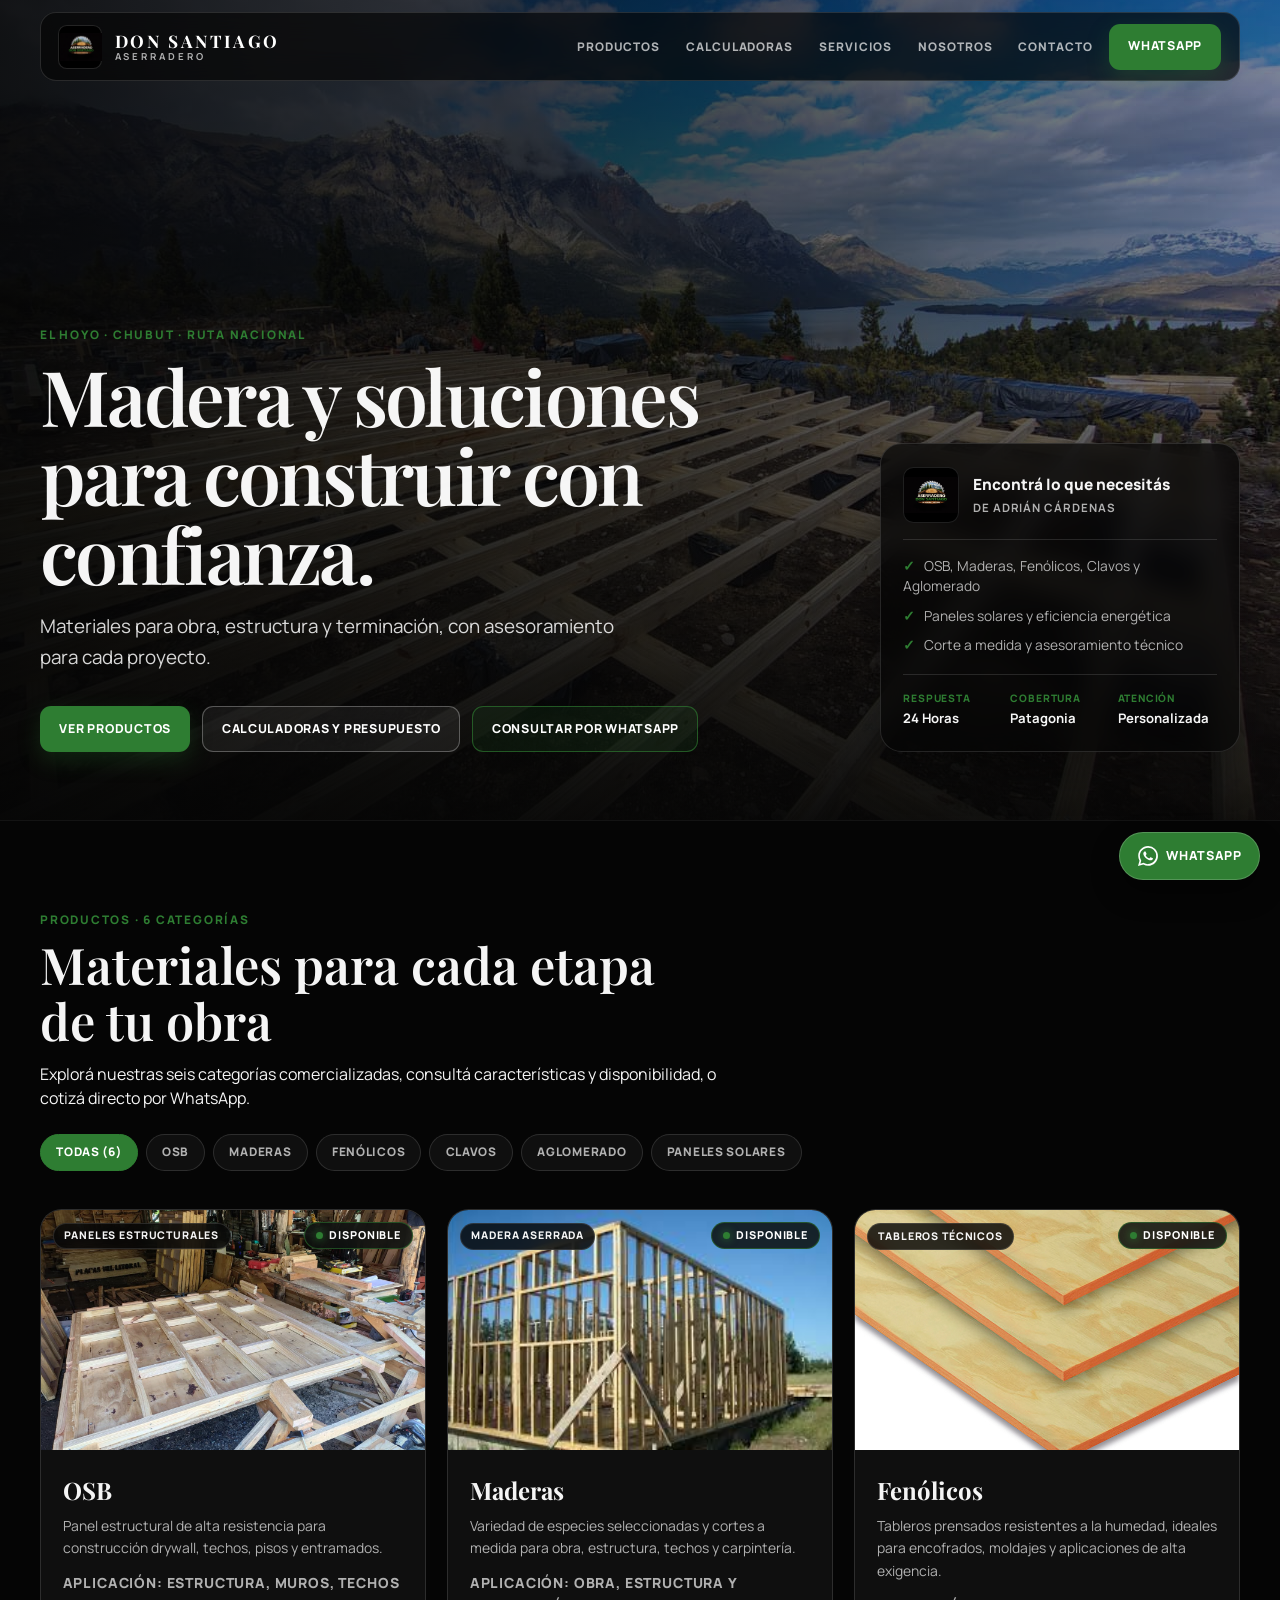
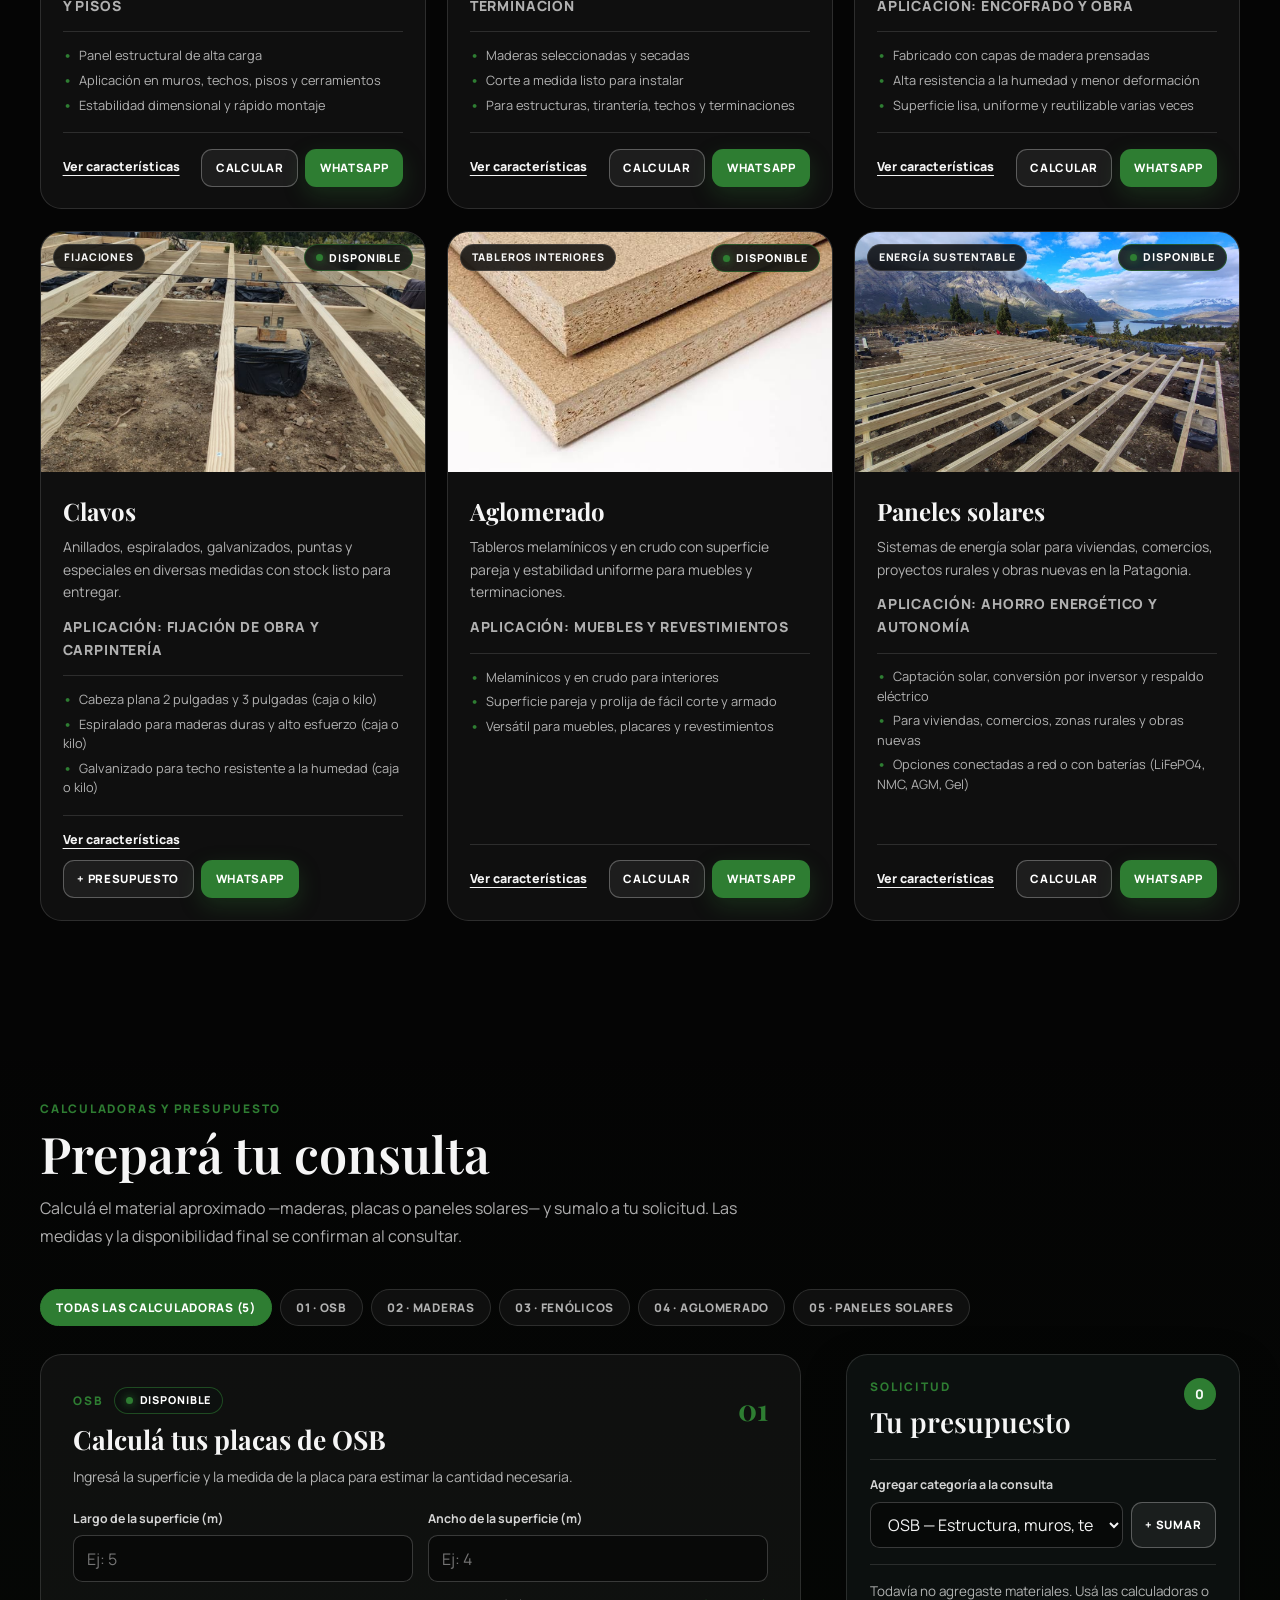
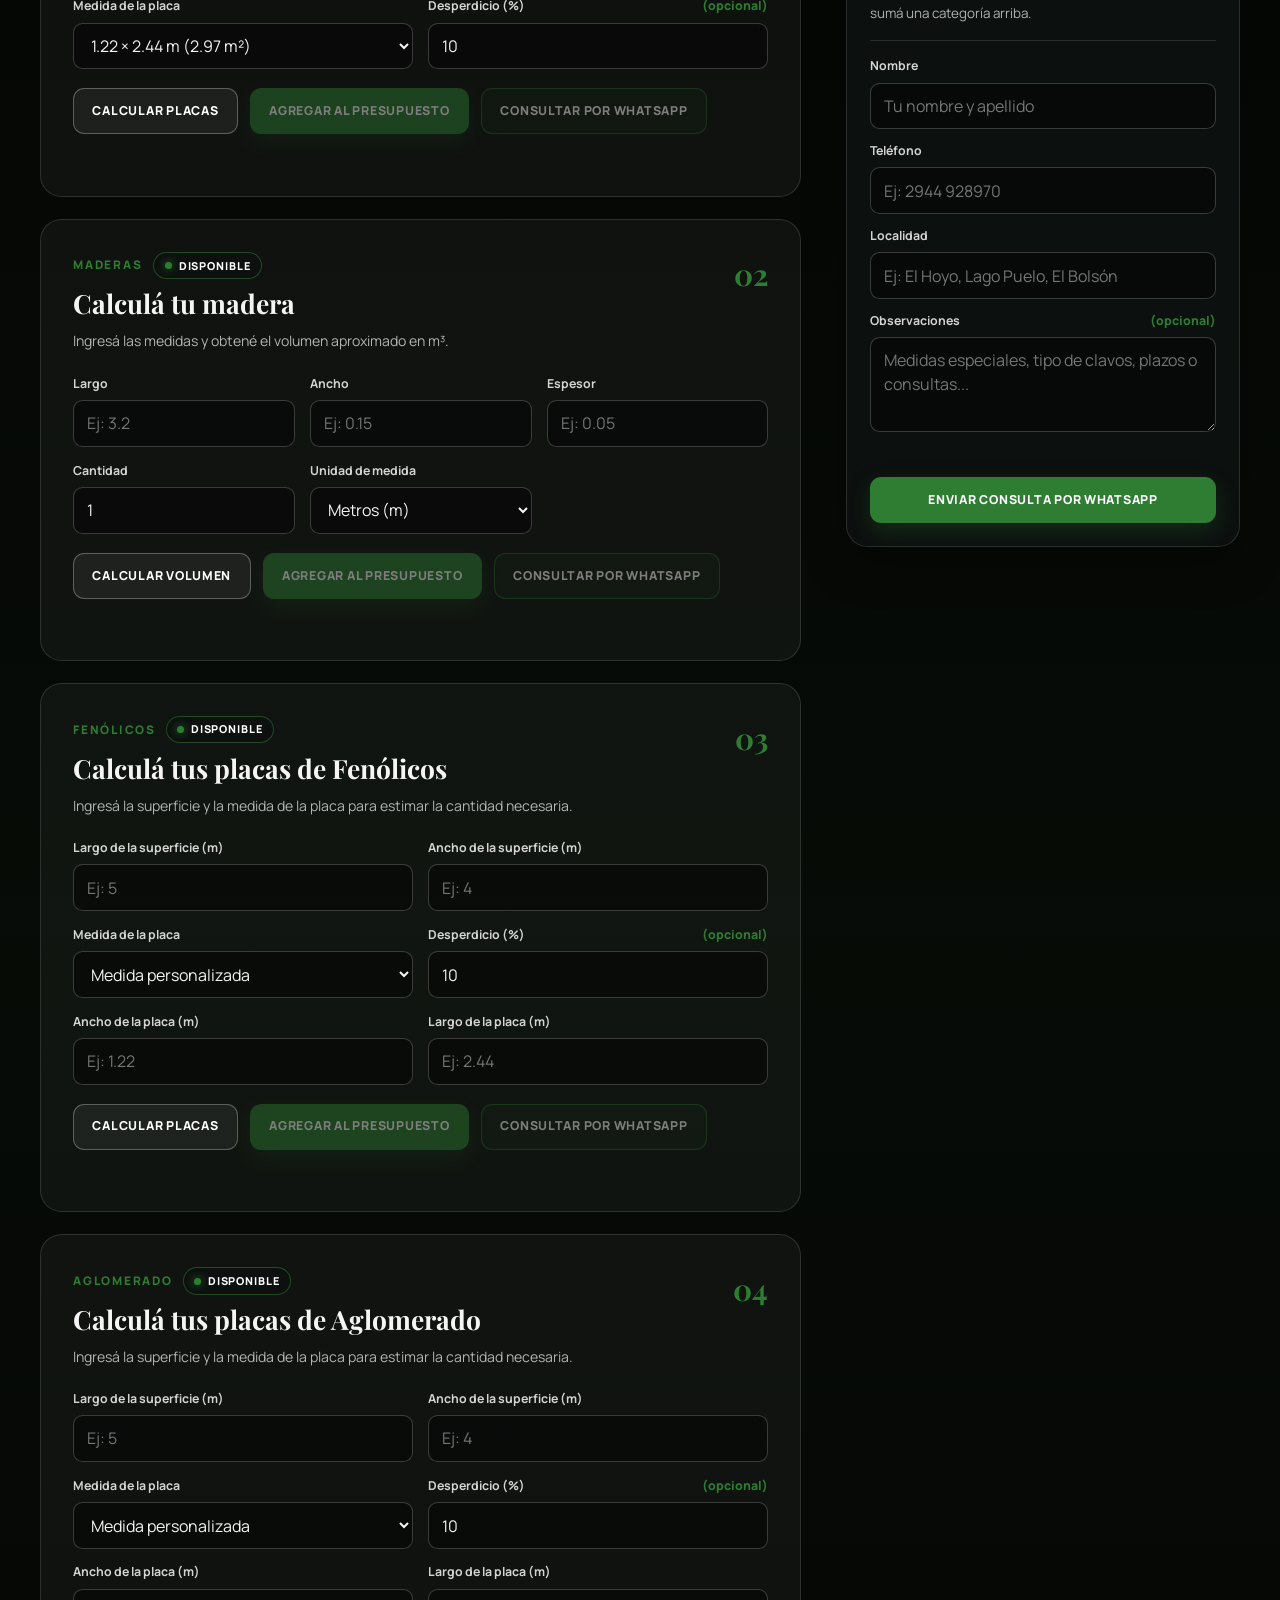
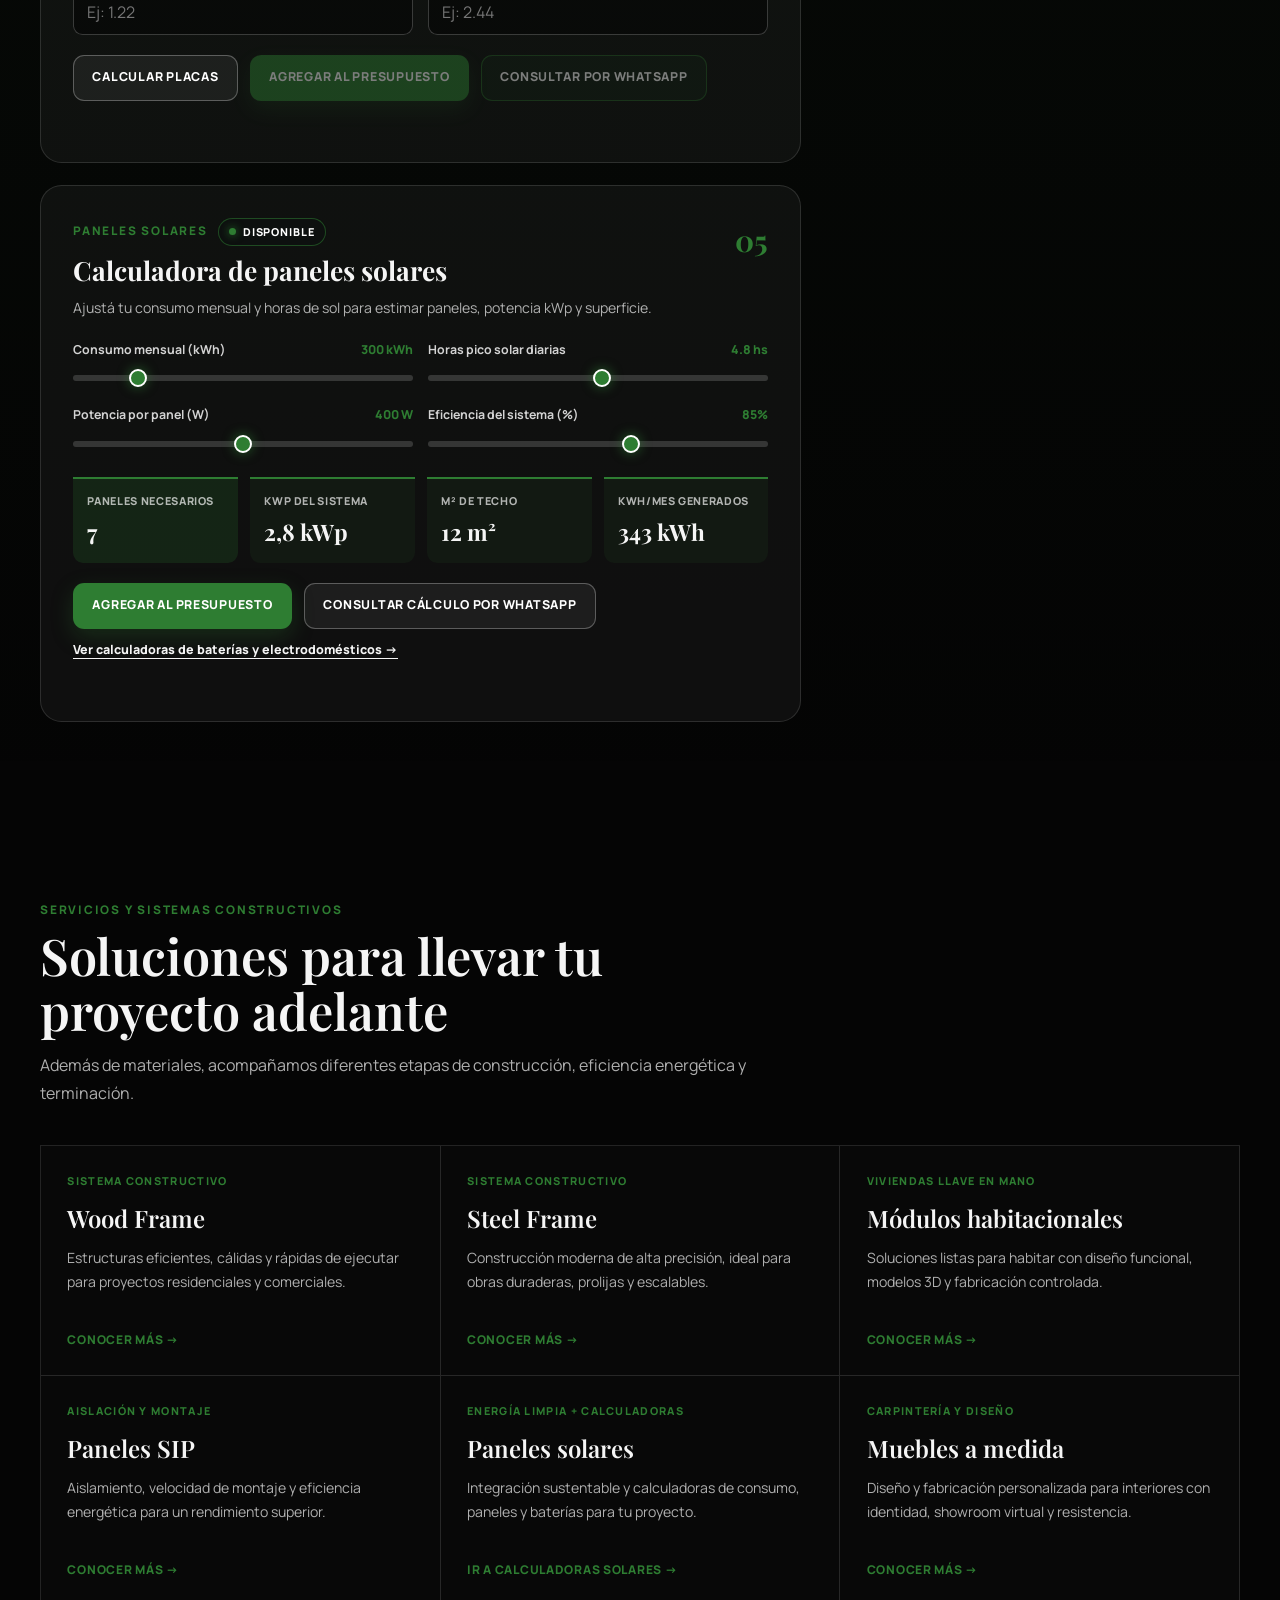
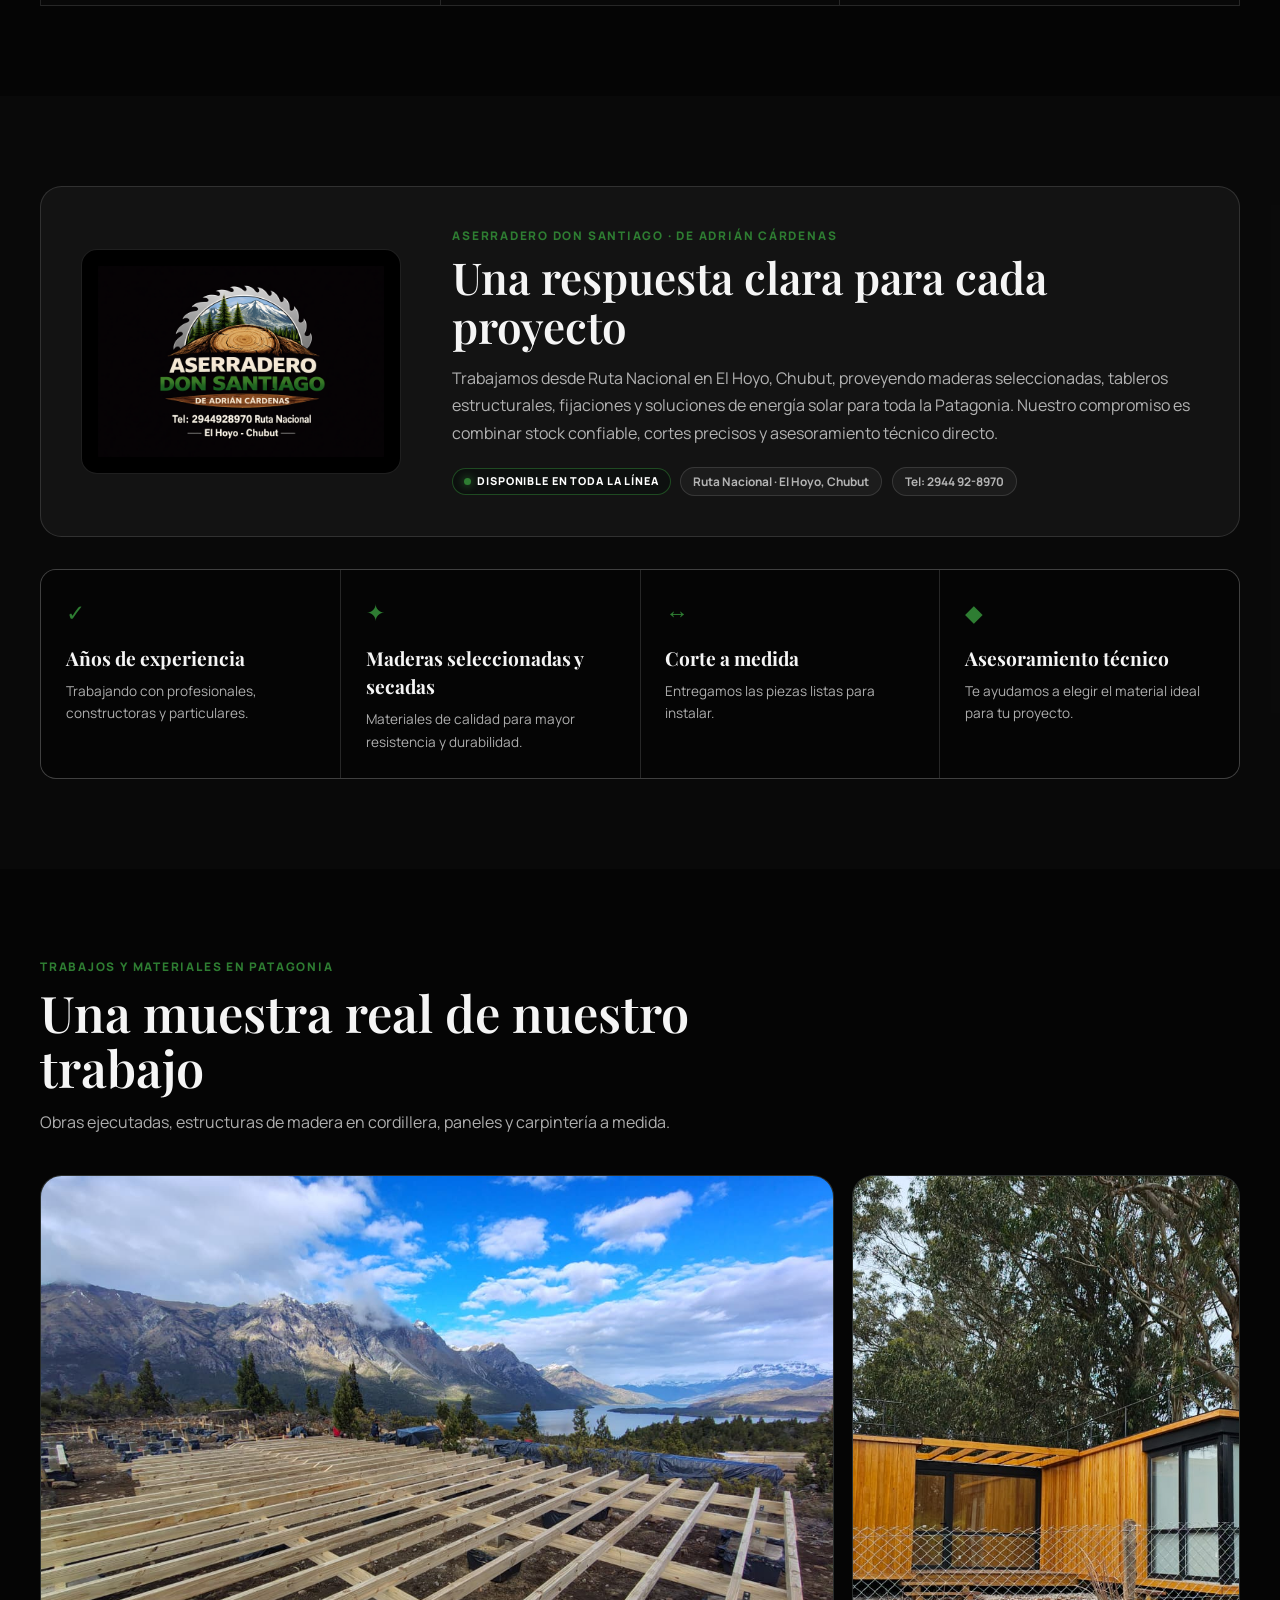
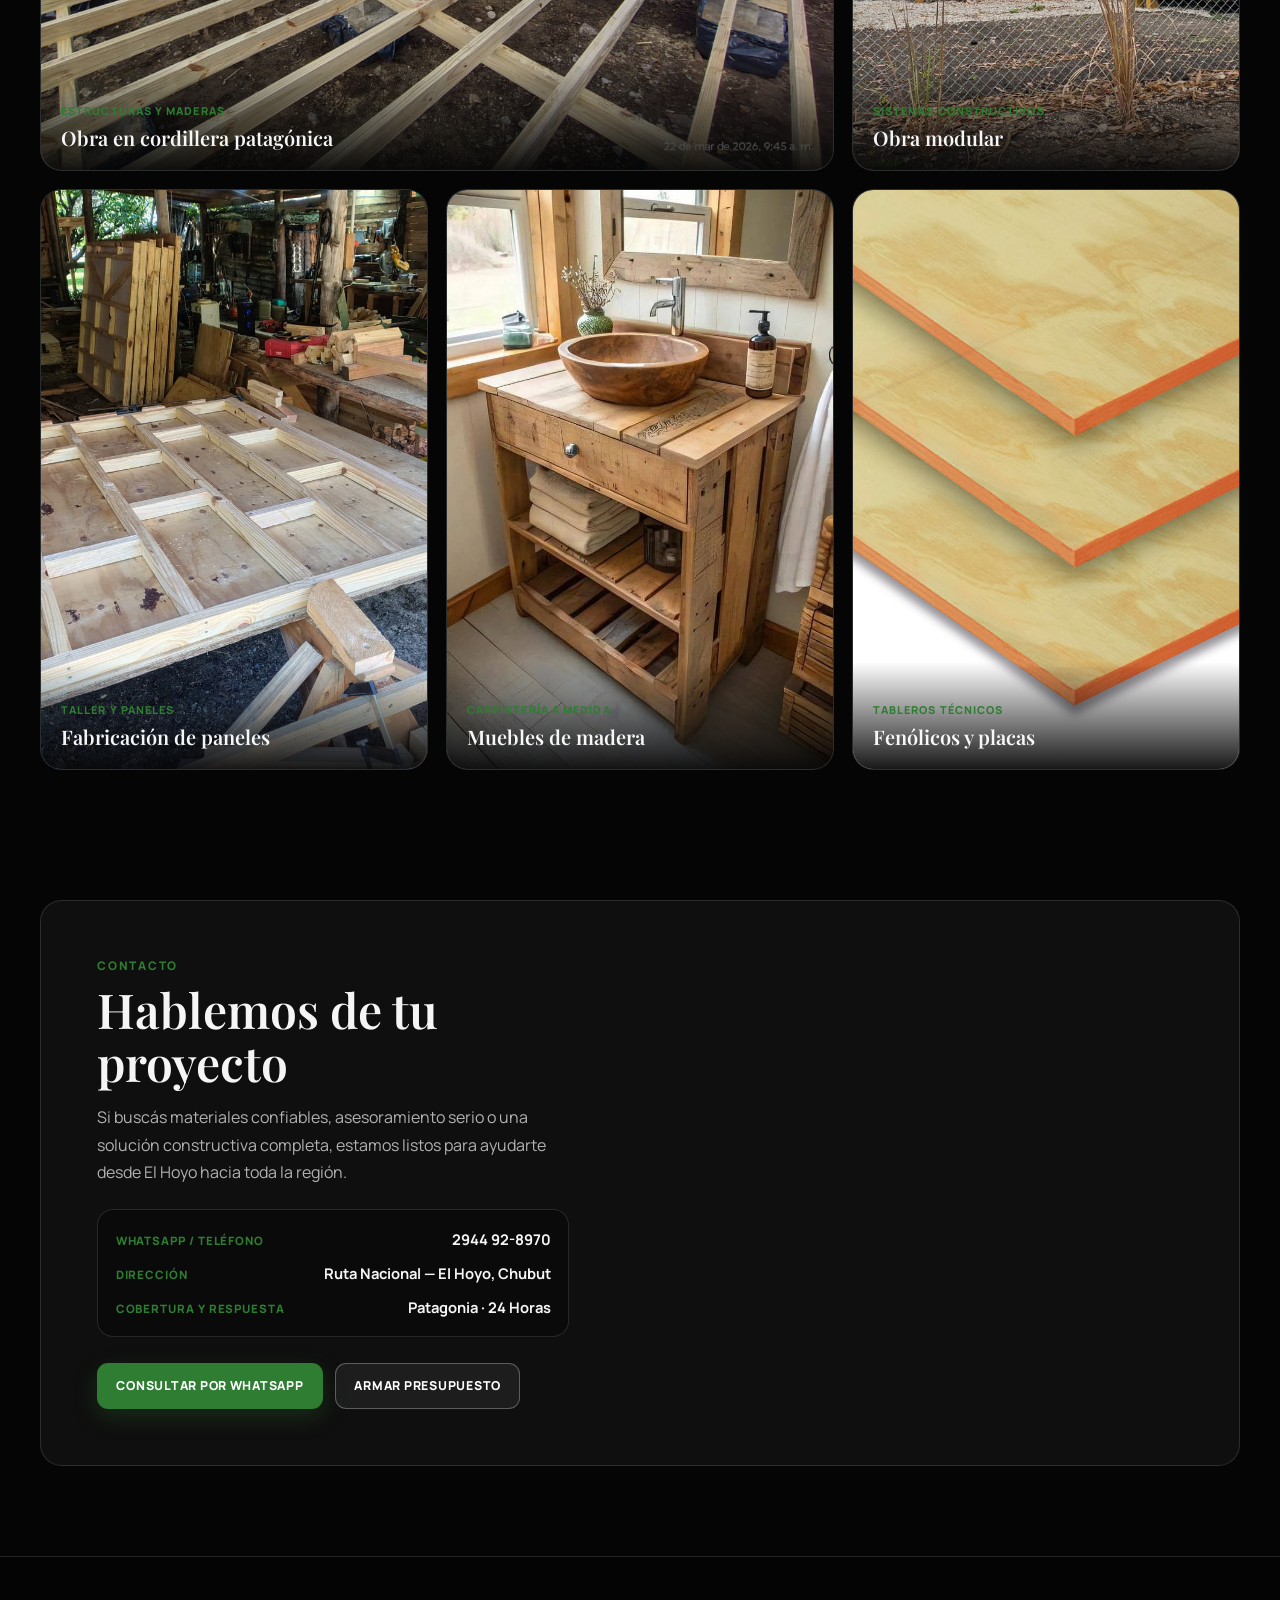
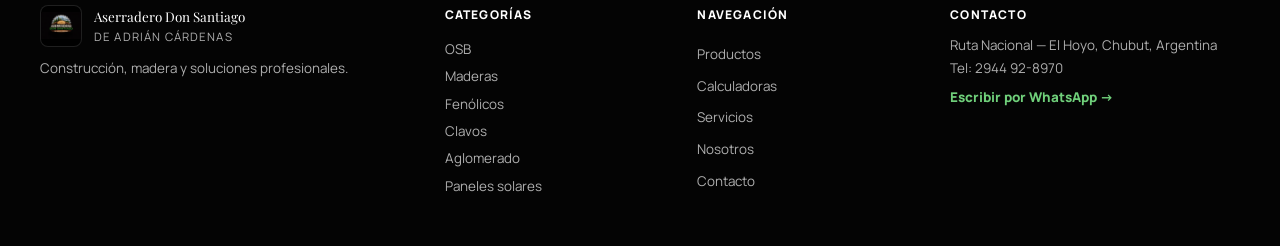
==== commit 478e5fe1: "mejoras visuales" ====
--- a/index.html
+++ b/index.html
@@ -1,24 +1,438 @@
 <!doctype html>
 <html lang="es">
 <head>
-  <meta charset="utf-8"><meta name="viewport" content="width=device-width, initial-scale=1">
-  <meta name="theme-color" content="#050505"><meta name="description" content="Aserradero Don Santiago en El Hoyo, Chubut. Maderas, paneles, fenólicos, aglomerados, clavos y soluciones constructivas para cada proyecto.">
-  <meta name="keywords" content="aserradero, madera, OSB, fenólico, aglomerado, El Hoyo, Chubut, Patagonia"><meta name="author" content="Aserradero Don Santiago">
-  <meta property="og:title" content="Aserradero Don Santiago | Madera y soluciones para tu proyecto"><meta property="og:description" content="Maderas, paneles y soluciones constructivas profesionales en El Hoyo, Chubut."><meta property="og:type" content="website"><meta property="og:locale" content="es_AR"><meta property="og:url" content="https://aserraderodonsantiago.com.ar/"><meta property="og:image" content="Logos/Imagen oficial aserradero don santiago.png">
-  <title>Aserradero Don Santiago | Madera y soluciones para tu proyecto</title><link rel="canonical" href="https://aserraderodonsantiago.com.ar/"><link rel="icon" href="Logos/Imagen oficial aserradero don santiago.png" type="image/png"><link rel="manifest" href="manifest.webmanifest"><link rel="preconnect" href="https://fonts.googleapis.com"><link rel="preconnect" href="https://fonts.gstatic.com" crossorigin><link href="https://fonts.googleapis.com/css2?family=Manrope:wght@400;500;600;700;800&family=Playfair+Display:wght@600;700&display=swap" rel="stylesheet"><link rel="stylesheet" href="styles.css">
+  <meta charset="utf-8">
+  <meta name="viewport" content="width=device-width, initial-scale=1">
+  <meta name="theme-color" content="#050505">
+  <meta name="description" content="Aserradero Don Santiago en El Hoyo, Chubut. OSB, maderas, fenólicos, clavos, aglomerados, paneles solares y soluciones constructivas para cada proyecto en la Patagonia.">
+  <meta name="keywords" content="aserradero, madera, OSB, fenólico, aglomerado, clavos, paneles solares, El Hoyo, Chubut, Patagonia">
+  <meta name="author" content="Aserradero Don Santiago">
+  <meta property="og:title" content="Aserradero Don Santiago | Madera y soluciones para tu proyecto">
+  <meta property="og:description" content="Maderas, paneles OSB, fenólicos, aglomerados, clavos, paneles solares y soluciones constructivas profesionales en El Hoyo, Chubut.">
+  <meta property="og:type" content="website">
+  <meta property="og:locale" content="es_AR">
+  <meta property="og:url" content="https://aserraderodonsantiago.com.ar/">
+  <meta property="og:image" content="Logos/Imagen oficial aserradero don santiago.png">
+  <title>Aserradero Don Santiago | Madera y soluciones para tu proyecto</title>
+  <link rel="canonical" href="https://aserraderodonsantiago.com.ar/">
+  <link rel="icon" href="Logos/Imagen oficial aserradero don santiago.png" type="image/png">
+  <link rel="manifest" href="manifest.webmanifest">
+  <link rel="preconnect" href="https://fonts.googleapis.com">
+  <link rel="preconnect" href="https://fonts.gstatic.com" crossorigin>
+  <link href="https://fonts.googleapis.com/css2?family=Manrope:wght@400;500;600;700;800&family=Playfair+Display:wght@600;700&display=swap" rel="stylesheet">
+  <link rel="stylesheet" href="styles.css">
+  <script type="application/ld+json">
+  {
+    "@context": "https://schema.org",
+    "@type": "HardwareStore",
+    "name": "Aserradero Don Santiago",
+    "alternateName": "Aserradero Don Santiago - De Adrián Cárdenas",
+    "description": "Maderas, paneles OSB, fenólicos, aglomerados, clavos, paneles solares y soluciones constructivas en El Hoyo, Chubut.",
+    "url": "https://aserraderodonsantiago.com.ar/",
+    "telephone": "+5492944928970",
+    "image": "https://aserraderodonsantiago.com.ar/Logos/Imagen%20oficial%20aserradero%20don%20santiago.png",
+    "address": {
+      "@type": "PostalAddress",
+      "streetAddress": "Ruta Nacional",
+      "addressLocality": "El Hoyo",
+      "addressRegion": "Chubut",
+      "addressCountry": "AR"
+    },
+    "areaServed": "Patagonia, Argentina"
+  }
+  </script>
 </head>
 <body class="home-page">
-  <a class="skip-link" href="#contenido">Saltar al contenido</a><div id="loading-screen" aria-hidden="true"><img src="Logos/Pantalla de carga Don Santiago.png" alt=""></div>
-  <header class="site-header"><div class="container nav-shell" data-header-shell><a href="#inicio" class="brand" aria-label="Aserradero Don Santiago, ir al inicio"><span class="brand-title">Don Santiago</span><span class="brand-subtitle">Aserradero</span></a><nav class="desktop-nav" aria-label="Principal"><a href="#productos">Productos</a><a href="#herramientas">Calculadoras</a><a href="#servicios">Servicios</a><a href="#nosotros">Nosotros</a><a href="#contacto">Contacto</a></nav><button class="nav-toggle" type="button" aria-label="Abrir menú" aria-expanded="false" aria-controls="mobile-menu" data-nav-toggle><span></span><span></span><span></span></button><nav class="mobile-nav" id="mobile-menu" aria-label="Principal móvil" data-mobile-nav><a href="#productos">Productos</a><a href="#herramientas">Calculadoras</a><a href="#servicios">Servicios</a><a href="#nosotros">Nosotros</a><a href="#contacto">Contacto</a></nav></div></header>
+  <a class="skip-link" href="#contenido">Saltar al contenido</a>
+
+  <div id="loading-screen" aria-hidden="true">
+    <img src="Logos/Pantalla de carga Don Santiago.png" alt="">
+  </div>
+
+  <header class="site-header">
+    <div class="container">
+      <div class="nav-shell" data-header-shell>
+        <div class="nav-main">
+          <a href="#inicio" class="brand" aria-label="Aserradero Don Santiago, ir al inicio">
+            <img src="Logos/Pantalla de carga Don Santiago.png" alt="Logo Aserradero Don Santiago" class="brand-logo" width="44" height="44">
+            <div class="brand-copy">
+              <span class="brand-title">Don Santiago</span>
+              <span class="brand-subtitle">Aserradero</span>
+            </div>
+          </a>
+          <nav class="desktop-nav" aria-label="Principal">
+            <a href="#productos">Productos</a>
+            <a href="#herramientas">Calculadoras</a>
+            <a href="#servicios">Servicios</a>
+            <a href="#nosotros">Nosotros</a>
+            <a href="#contacto">Contacto</a>
+          </nav>
+          <a data-whatsapp="general" href="https://wa.me/5492944928970" target="_blank" rel="noopener noreferrer" class="button button-whatsapp header-whatsapp">WhatsApp</a>
+          <button class="nav-toggle" type="button" aria-label="Abrir menú" aria-expanded="false" aria-controls="mobile-menu" data-nav-toggle>
+            <span class="nav-toggle-line"></span>
+            <span class="nav-toggle-line"></span>
+            <span class="nav-toggle-line"></span>
+          </button>
+        </div>
+        <nav class="mobile-nav" id="mobile-menu" aria-label="Principal móvil" data-mobile-nav>
+          <a href="#productos">Productos</a>
+          <a href="#herramientas">Calculadoras</a>
+          <a href="#servicios">Servicios</a>
+          <a href="#nosotros">Nosotros</a>
+          <a href="#contacto">Contacto</a>
+        </nav>
+      </div>
+    </div>
+  </header>
+
   <main id="contenido">
-    <section id="inicio" class="hero" aria-labelledby="hero-title"><div class="hero-bg hero-bg--one is-active" aria-hidden="true"></div><div class="hero-bg hero-bg--two" aria-hidden="true"></div><div class="hero-overlay" aria-hidden="true"></div><div class="container hero-content"><div class="hero-copy reveal reveal-active"><p class="eyebrow">El Hoyo · Chubut</p><h1 id="hero-title">Madera y soluciones para construir con confianza.</h1><p>Materiales para obra, estructura y terminación, con asesoramiento para cada proyecto.</p><div class="hero-actions"><a class="button button-primary" href="#productos">Ver productos</a><a class="button button-secondary" href="#presupuesto">Solicitar presupuesto</a></div></div><aside class="hero-note reveal" style="--reveal-delay:.15s"><p>Encontrá lo que necesitás</p><ul><li>Maderas y paneles</li><li>Corte a medida</li><li>Asesoramiento y presupuesto</li></ul></aside></div></section>
-    <section id="productos" class="section products-section" aria-labelledby="products-title"><div class="container"><div class="section-heading reveal"><p class="eyebrow">Productos</p><h2 id="products-title">Materiales para cada etapa de tu obra</h2><p>Elegí una línea para conocerla y avanzar con la acción más útil para ese material.</p></div><div class="products-grid" data-catalog aria-live="polite"></div></div></section>
-    <section id="herramientas" class="section calculators-section" aria-labelledby="tools-title"><div class="container"><div class="section-heading reveal"><p class="eyebrow">Calculadoras</p><h2 id="tools-title">Prepará tu consulta</h2><p>Calculá el material aproximado y sumalo a tu solicitud. Las medidas y la disponibilidad final se confirman al consultar.</p></div><div class="calculator-layout"><div class="calculators" data-calculators></div><aside id="presupuesto" class="quote-panel" data-quote-panel aria-labelledby="quote-title"><div class="quote-panel__heading"><div><p class="eyebrow">Solicitud</p><h2 id="quote-title">Tu presupuesto</h2></div><span class="quote-count" data-quote-count>0</span></div><div class="quote-items" data-quote-items><p class="quote-empty">Todavía no agregaste materiales.</p></div><form class="quote-form" data-quote-form novalidate><div class="form-field"><label for="quote-name">Nombre</label><input id="quote-name" name="name" autocomplete="name" required></div><div class="form-field"><label for="quote-phone">Teléfono</label><input id="quote-phone" name="phone" inputmode="tel" autocomplete="tel" required></div><div class="form-field"><label for="quote-locality">Localidad</label><input id="quote-locality" name="locality" autocomplete="address-level2" required></div><div class="form-field"><label for="quote-comments">Observaciones <span>(opcional)</span></label><textarea id="quote-comments" name="comments" rows="3"></textarea></div><p class="form-status" aria-live="polite" data-quote-status></p><button class="button button-primary button-full" type="submit">Enviar consulta por WhatsApp</button></form></aside></div></div></section>
-    <section id="servicios" class="section" aria-labelledby="services-title"><div class="container"><div class="section-heading reveal"><p class="eyebrow">Servicios</p><h2 id="services-title">Soluciones para llevar tu proyecto adelante</h2><p>Además de materiales, acompañamos diferentes etapas de construcción y terminación.</p></div><div class="services-grid"><a href="Sistemas%20constructivos/Woodframe.html" class="service-card reveal"><h3>Wood Frame</h3><p>Estructuras eficientes, cálidas y rápidas de ejecutar para proyectos residenciales y comerciales.</p><span>Conocer más</span></a><a href="Sistemas%20constructivos/Steelframe.html" class="service-card reveal" style="--reveal-delay:.06s"><h3>Steel Frame</h3><p>Construcción moderna de alta precisión, ideal para obras duraderas, prolijas y escalables.</p><span>Conocer más</span></a><a href="Servicios/Obrasmodulares.html" class="service-card reveal" style="--reveal-delay:.12s"><h3>Módulos habitacionales</h3><p>Soluciones listas para habitar con diseño funcional y fabricación controlada.</p><span>Conocer más</span></a><a href="Sistemas%20constructivos/Panelessip.html" class="service-card reveal" style="--reveal-delay:.18s"><h3>Paneles SIP</h3><p>Aislamiento, velocidad de montaje y eficiencia energética para un rendimiento superior.</p><span>Conocer más</span></a><a href="Sistemas%20constructivos/Panelessolares.html" class="service-card reveal" style="--reveal-delay:.24s"><h3>Paneles solares</h3><p>Integración sustentable para acompañar proyectos energéticamente inteligentes.</p><span>Conocer más</span></a><a href="Servicios/Mueblesdemadera.html" class="service-card reveal" style="--reveal-delay:.3s"><h3>Muebles a medida</h3><p>Diseño y fabricación personalizada para interiores con identidad y resistencia.</p><span>Conocer más</span></a></div></div></section>
-    <section id="nosotros" class="section why-section" aria-labelledby="why-title"><div class="container"><div class="section-heading reveal"><p class="eyebrow">Aserradero Don Santiago</p><h2 id="why-title">Una respuesta clara para cada proyecto</h2><p>Calidad, experiencia y compromiso en cada consulta.</p></div><div class="why-grid"><article><span aria-hidden="true">✓</span><h3>Años de experiencia</h3><p>Trabajando con profesionales, constructoras y particulares.</p></article><article><span aria-hidden="true">✦</span><h3>Maderas seleccionadas y secadas</h3><p>Materiales de calidad para mayor resistencia y durabilidad.</p></article><article><span aria-hidden="true">↔</span><h3>Corte a medida</h3><p>Entregamos las piezas listas para instalar.</p></article><article><span aria-hidden="true">◆</span><h3>Asesoramiento técnico</h3><p>Te ayudamos a elegir el material ideal para tu proyecto.</p></article></div></div></section>
-    <section class="section gallery-section" aria-labelledby="gallery-title"><div class="container"><div class="section-heading reveal"><p class="eyebrow">Trabajos y materiales</p><h2 id="gallery-title">Una muestra real de nuestro trabajo</h2></div><div class="work-gallery"><figure class="work-card work-card--wide"><img src="img/Viviendas%20Modulares/Obra%20Modular%203.jpeg" loading="lazy" alt="Vivienda modular realizada"><figcaption>Obra modular</figcaption></figure><figure class="work-card"><img src="img/Muebles%20De%20Madera/Mueble%20Para%20Baño.jpg" loading="lazy" alt="Mueble de madera para baño"><figcaption>Muebles de madera</figcaption></figure><figure class="work-card"><img src="img/Fenolicos/Imagen%20Fenolico%201.jpg" loading="lazy" alt="Placa fenólica"><figcaption>Fenólicos</figcaption></figure></div></div></section>
-    <section id="contacto" class="section contact-section" aria-labelledby="contact-title"><div class="container contact-shell"><div><p class="eyebrow">Contacto</p><h2 id="contact-title">Hablemos de tu proyecto</h2><p>Si buscás materiales confiables, asesoramiento serio o una solución constructiva completa, estamos listos para ayudarte desde El Hoyo hacia toda la región.</p><a data-whatsapp="general" href="https://wa.me/5492944928970" target="_blank" rel="noopener noreferrer" class="button button-primary">Consultar por WhatsApp</a></div><div class="contact-map"><iframe title="Ubicación de Aserradero Don Santiago" src="https://www.google.com/maps/embed?pb=!1m18!1m12!1m3!1d2413.5134651670223!2d-71.48815498023444!3d-42.0863116622335!2m3!1f0!2f0!3f0!3m2!1i1024!2i768!4f13.1!3m3!1m2!1s0x961b938d6ed3ad3d%3A0x2a8734569cbf7fd6!2saserradero%20don%20santiago!5e1!3m2!1ses-419!2sar!4v1775004917664!5m2!1ses-419!2sar" loading="lazy" referrerpolicy="no-referrer-when-downgrade"></iframe></div></div></section>
+    <!-- Hero Principal -->
+    <section id="inicio" class="hero" aria-labelledby="hero-title">
+      <div class="hero-bg hero-bg--one is-active" aria-hidden="true"></div>
+      <div class="hero-bg hero-bg--two" aria-hidden="true"></div>
+      <div class="hero-overlay" aria-hidden="true"></div>
+      <div class="container hero-content">
+        <div class="hero-copy reveal reveal-active">
+          <p class="eyebrow">El Hoyo · Chubut · Ruta Nacional</p>
+          <h1 id="hero-title">Madera y soluciones para construir con confianza.</h1>
+          <p>Materiales para obra, estructura y terminación, con asesoramiento para cada proyecto.</p>
+          <div class="hero-actions">
+            <a class="button button-primary" href="#productos">Ver productos</a>
+            <a class="button button-secondary" href="#herramientas">Calculadoras y presupuesto</a>
+            <a data-whatsapp="general" href="https://wa.me/5492944928970" target="_blank" rel="noopener noreferrer" class="button button-outline">Consultar por WhatsApp</a>
+          </div>
+        </div>
+        <aside class="hero-note reveal" style="--reveal-delay:.15s" aria-label="Resumen de servicios">
+          <div class="hero-note__brand">
+            <img src="Logos/Pantalla de carga Don Santiago.png" alt="Emblema Aserradero Don Santiago" width="56" height="56">
+            <div>
+              <p class="hero-note__title">Encontrá lo que necesitás</p>
+              <span class="hero-note__owner">De Adrián Cárdenas</span>
+            </div>
+          </div>
+          <ul>
+            <li>OSB, Maderas, Fenólicos, Clavos y Aglomerado</li>
+            <li>Paneles solares y eficiencia energética</li>
+            <li>Corte a medida y asesoramiento técnico</li>
+          </ul>
+          <div class="hero-note__metrics">
+            <div>
+              <span>Respuesta</span>
+              <strong>24 Horas</strong>
+            </div>
+            <div>
+              <span>Cobertura</span>
+              <strong>Patagonia</strong>
+            </div>
+            <div>
+              <span>Atención</span>
+              <strong>Personalizada</strong>
+            </div>
+          </div>
+        </aside>
+      </div>
+    </section>
+
+    <!-- Catálogo de las 6 Categorías de Productos -->
+    <section id="productos" class="section products-section" aria-labelledby="products-title">
+      <div class="container">
+        <div class="section-heading section-heading--split reveal">
+          <div>
+            <p class="eyebrow">Productos · 6 Categorías</p>
+            <h2 id="products-title">Materiales para cada etapa de tu obra</h2>
+            <p>Explorá nuestras seis categorías comercializadas, consultá características y disponibilidad, o cotizá directo por WhatsApp.</p>
+          </div>
+          <div class="catalog-filters" role="toolbar" aria-label="Filtrar por categoría de producto" data-catalog-filters></div>
+        </div>
+        <div class="products-grid" data-catalog aria-live="polite"></div>
+      </div>
+    </section>
+
+    <!-- Calculadoras (Maderas, Placas y Paneles Solares) + Armador de Presupuesto -->
+    <section id="herramientas" class="section calculators-section" aria-labelledby="tools-title">
+      <div class="container">
+        <div class="section-heading reveal">
+          <p class="eyebrow">Calculadoras y Presupuesto</p>
+          <h2 id="tools-title">Prepará tu consulta</h2>
+          <p>Calculá el material aproximado —maderas, placas o paneles solares— y sumalo a tu solicitud. Las medidas y la disponibilidad final se confirman al consultar.</p>
+        </div>
+
+        <div class="calc-tabs" role="tablist" aria-label="Seleccionar calculadora" data-calc-tabs></div>
+
+        <div class="calculator-layout">
+          <div class="calculators" data-calculators></div>
+
+          <aside id="presupuesto" class="quote-panel" data-quote-panel aria-labelledby="quote-title">
+            <div class="quote-panel__heading">
+              <div>
+                <p class="eyebrow">Solicitud</p>
+                <h2 id="quote-title">Tu presupuesto</h2>
+              </div>
+              <span class="quote-count" data-quote-count aria-label="Cantidad de ítems">0</span>
+            </div>
+
+            <div class="quote-quick-add">
+              <label for="quick-product-select">Agregar categoría a la consulta</label>
+              <div class="quote-quick-add__row">
+                <select id="quick-product-select" data-quick-select></select>
+                <button type="button" class="button button-secondary button-sm" data-quick-add>+ Sumar</button>
+              </div>
+            </div>
+
+            <div class="quote-items" data-quote-items>
+              <p class="quote-empty">Todavía no agregaste materiales. Usá las calculadoras o sumá una categoría arriba.</p>
+            </div>
+
+            <form class="quote-form" data-quote-form novalidate>
+              <div class="form-field">
+                <label for="quote-name">Nombre</label>
+                <input id="quote-name" name="name" autocomplete="name" placeholder="Tu nombre y apellido" required>
+              </div>
+              <div class="form-field">
+                <label for="quote-phone">Teléfono</label>
+                <input id="quote-phone" name="phone" inputmode="tel" autocomplete="tel" placeholder="Ej: 2944 928970" required>
+              </div>
+              <div class="form-field">
+                <label for="quote-locality">Localidad</label>
+                <input id="quote-locality" name="locality" autocomplete="address-level2" placeholder="Ej: El Hoyo, Lago Puelo, El Bolsón" required>
+              </div>
+              <div class="form-field">
+                <label for="quote-comments">Observaciones <span>(opcional)</span></label>
+                <textarea id="quote-comments" name="comments" rows="3" placeholder="Medidas especiales, tipo de clavos, plazos o consultas..."></textarea>
+              </div>
+              <p class="form-status" aria-live="polite" data-quote-status></p>
+              <button class="button button-primary button-full" type="submit">Enviar consulta por WhatsApp</button>
+            </form>
+          </aside>
+        </div>
+      </div>
+    </section>
+
+    <!-- Servicios y Sistemas Constructivos -->
+    <section id="servicios" class="section" aria-labelledby="services-title">
+      <div class="container">
+        <div class="section-heading reveal">
+          <p class="eyebrow">Servicios y Sistemas Constructivos</p>
+          <h2 id="services-title">Soluciones para llevar tu proyecto adelante</h2>
+          <p>Además de materiales, acompañamos diferentes etapas de construcción, eficiencia energética y terminación.</p>
+        </div>
+        <div class="services-grid">
+          <a href="Sistemas%20constructivos/Woodframe.html" class="service-card reveal">
+            <span class="service-card__tag">Sistema Constructivo</span>
+            <h3>Wood Frame</h3>
+            <p>Estructuras eficientes, cálidas y rápidas de ejecutar para proyectos residenciales y comerciales.</p>
+            <span class="service-card__link">Conocer más →</span>
+          </a>
+          <a href="Sistemas%20constructivos/Steelframe.html" class="service-card reveal" style="--reveal-delay:.06s">
+            <span class="service-card__tag">Sistema Constructivo</span>
+            <h3>Steel Frame</h3>
+            <p>Construcción moderna de alta precisión, ideal para obras duraderas, prolijas y escalables.</p>
+            <span class="service-card__link">Conocer más →</span>
+          </a>
+          <a href="Servicios/Obrasmodulares.html" class="service-card reveal" style="--reveal-delay:.12s">
+            <span class="service-card__tag">Viviendas Llave en Mano</span>
+            <h3>Módulos habitacionales</h3>
+            <p>Soluciones listas para habitar con diseño funcional, modelos 3D y fabricación controlada.</p>
+            <span class="service-card__link">Conocer más →</span>
+          </a>
+          <a href="Sistemas%20constructivos/Panelessip.html" class="service-card reveal" style="--reveal-delay:.18s">
+            <span class="service-card__tag">Aislación y Montaje</span>
+            <h3>Paneles SIP</h3>
+            <p>Aislamiento, velocidad de montaje y eficiencia energética para un rendimiento superior.</p>
+            <span class="service-card__link">Conocer más →</span>
+          </a>
+          <a href="Sistemas%20constructivos/Panelessolares.html" class="service-card reveal" style="--reveal-delay:.24s">
+            <span class="service-card__tag">Energía Limpia + Calculadoras</span>
+            <h3>Paneles solares</h3>
+            <p>Integración sustentable y calculadoras de consumo, paneles y baterías para tu proyecto.</p>
+            <span class="service-card__link">Ir a calculadoras solares →</span>
+          </a>
+          <a href="Servicios/Mueblesdemadera.html" class="service-card reveal" style="--reveal-delay:.3s">
+            <span class="service-card__tag">Carpintería y Diseño</span>
+            <h3>Muebles a medida</h3>
+            <p>Diseño y fabricación personalizada para interiores con identidad, showroom virtual y resistencia.</p>
+            <span class="service-card__link">Conocer más →</span>
+          </a>
+        </div>
+      </div>
+    </section>
+
+    <!-- Sobre la Empresa (Nosotros) -->
+    <section id="nosotros" class="section why-section" aria-labelledby="why-title">
+      <div class="container">
+        <div class="about-banner reveal">
+          <div class="about-banner__logo">
+            <img src="Logos/Imagen oficial aserradero don santiago.png" alt="Logo oficial Aserradero Don Santiago - De Adrián Cárdenas - Tel: 2944928970 Ruta Nacional El Hoyo Chubut" loading="lazy" width="380" height="260">
+          </div>
+          <div class="about-banner__copy">
+            <p class="eyebrow">Aserradero Don Santiago · De Adrián Cárdenas</p>
+            <h2 id="why-title">Una respuesta clara para cada proyecto</h2>
+            <p>Trabajamos desde Ruta Nacional en El Hoyo, Chubut, proveyendo maderas seleccionadas, tableros estructurales, fijaciones y soluciones de energía solar para toda la Patagonia. Nuestro compromiso es combinar stock confiable, cortes precisos y asesoramiento técnico directo.</p>
+            <div class="about-badges">
+              <span class="availability-badge">Disponible en toda la línea</span>
+              <span class="meta-pill">Ruta Nacional · El Hoyo, Chubut</span>
+              <span class="meta-pill">Tel: 2944 92-8970</span>
+            </div>
+          </div>
+        </div>
+
+        <div class="why-grid">
+          <article class="reveal">
+            <span aria-hidden="true">✓</span>
+            <h3>Años de experiencia</h3>
+            <p>Trabajando con profesionales, constructoras y particulares.</p>
+          </article>
+          <article class="reveal" style="--reveal-delay:.06s">
+            <span aria-hidden="true">✦</span>
+            <h3>Maderas seleccionadas y secadas</h3>
+            <p>Materiales de calidad para mayor resistencia y durabilidad.</p>
+          </article>
+          <article class="reveal" style="--reveal-delay:.12s">
+            <span aria-hidden="true">↔</span>
+            <h3>Corte a medida</h3>
+            <p>Entregamos las piezas listas para instalar.</p>
+          </article>
+          <article class="reveal" style="--reveal-delay:.18s">
+            <span aria-hidden="true">◆</span>
+            <h3>Asesoramiento técnico</h3>
+            <p>Te ayudamos a elegir el material ideal para tu proyecto.</p>
+          </article>
+        </div>
+      </div>
+    </section>
+
+    <!-- Galería de Trabajos y Materiales Reales -->
+    <section id="galeria" class="section gallery-section" aria-labelledby="gallery-title">
+      <div class="container">
+        <div class="section-heading reveal">
+          <p class="eyebrow">Trabajos y materiales en Patagonia</p>
+          <h2 id="gallery-title">Una muestra real de nuestro trabajo</h2>
+          <p>Obras ejecutadas, estructuras de madera en cordillera, paneles y carpintería a medida.</p>
+        </div>
+        <div class="work-gallery">
+          <figure class="work-card work-card--wide reveal">
+            <img src="img/Obra/Imagen%20Obra%2010.jpeg" loading="lazy" decoding="async" alt="Estructura de madera en obra con vista a la cordillera y lago en Patagonia">
+            <figcaption>
+              <span>Estructuras y Maderas</span>
+              <strong>Obra en cordillera patagónica</strong>
+            </figcaption>
+          </figure>
+          <figure class="work-card reveal" style="--reveal-delay:.06s">
+            <img src="img/Viviendas%20Modulares/Obra%20Modular%203.jpeg" loading="lazy" decoding="async" alt="Vivienda modular revestida en madera realizada por Aserradero Don Santiago">
+            <figcaption>
+              <span>Sistemas Constructivos</span>
+              <strong>Obra modular</strong>
+            </figcaption>
+          </figure>
+          <figure class="work-card reveal" style="--reveal-delay:.12s">
+            <img src="img/Paneles/Imagen%20Panel%201.jpeg" loading="lazy" decoding="async" alt="Armado de paneles y bastidores de madera en taller del aserradero">
+            <figcaption>
+              <span>Taller y Paneles</span>
+              <strong>Fabricación de paneles</strong>
+            </figcaption>
+          </figure>
+          <figure class="work-card reveal" style="--reveal-delay:.18s">
+            <img src="img/Muebles%20De%20Madera/Mueble%20Para%20Baño.jpg" loading="lazy" decoding="async" alt="Mueble de madera a medida para baño">
+            <figcaption>
+              <span>Carpintería a Medida</span>
+              <strong>Muebles de madera</strong>
+            </figcaption>
+          </figure>
+          <figure class="work-card reveal" style="--reveal-delay:.24s">
+            <img src="img/Fenolicos/Imagen%20Fenolico%201.jpg" loading="lazy" decoding="async" alt="Placas fenólicas para obra y encofrado">
+            <figcaption>
+              <span>Tableros Técnicos</span>
+              <strong>Fenólicos y placas</strong>
+            </figcaption>
+          </figure>
+        </div>
+      </div>
+    </section>
+
+    <!-- Sección de Contacto -->
+    <section id="contacto" class="section contact-section" aria-labelledby="contact-title">
+      <div class="container contact-shell">
+        <div class="contact-shell__info">
+          <p class="eyebrow">Contacto</p>
+          <h2 id="contact-title">Hablemos de tu proyecto</h2>
+          <p>Si buscás materiales confiables, asesoramiento serio o una solución constructiva completa, estamos listos para ayudarte desde El Hoyo hacia toda la región.</p>
+          <div class="contact-details-list">
+            <div class="contact-detail-item">
+              <span class="contact-detail-label">WhatsApp / Teléfono</span>
+              <a data-whatsapp="general" href="https://wa.me/5492944928970" target="_blank" rel="noopener noreferrer" class="contact-detail-value">2944 92-8970</a>
+            </div>
+            <div class="contact-detail-item">
+              <span class="contact-detail-label">Dirección</span>
+              <strong class="contact-detail-value">Ruta Nacional — El Hoyo, Chubut</strong>
+            </div>
+            <div class="contact-detail-item">
+              <span class="contact-detail-label">Cobertura y Respuesta</span>
+              <strong class="contact-detail-value">Patagonia · 24 Horas</strong>
+            </div>
+          </div>
+          <div class="contact-actions">
+            <a data-whatsapp="general" href="https://wa.me/5492944928970" target="_blank" rel="noopener noreferrer" class="button button-primary">Consultar por WhatsApp</a>
+            <a href="#herramientas" class="button button-secondary">Armar presupuesto</a>
+          </div>
+        </div>
+        <div class="contact-map">
+          <iframe title="Ubicación de Aserradero Don Santiago en El Hoyo, Chubut" src="https://www.google.com/maps/embed?pb=!1m18!1m12!1m3!1d2413.5134651670223!2d-71.48815498023444!3d-42.0863116622335!2m3!1f0!2f0!3f0!3m2!1i1024!2i768!4f13.1!3m3!1m2!1s0x961b938d6ed3ad3d%3A0x2a8734569cbf7fd6!2saserradero%20don%20santiago!5e1!3m2!1ses-419!2sar!4v1775004917664!5m2!1ses-419!2sar" loading="lazy" referrerpolicy="no-referrer-when-downgrade"></iframe>
+        </div>
+      </div>
+    </section>
   </main>
-  <footer class="site-footer"><div class="container footer-grid"><div><p class="footer-brand">Aserradero Don Santiago</p><p>Construcción, madera y soluciones profesionales.</p></div><nav aria-label="Navegación del pie"><a href="#productos">Productos</a><a href="#herramientas">Calculadoras</a><a href="#servicios">Servicios</a><a href="#contacto">Contacto</a></nav><div><p>El Hoyo, Chubut, Argentina</p><a data-whatsapp="general" href="https://wa.me/5492944928970" target="_blank" rel="noopener noreferrer">WhatsApp</a></div></div></footer><a data-whatsapp="general" href="https://wa.me/5492944928970" target="_blank" rel="noopener noreferrer" class="floating-whatsapp" aria-label="Consultar por WhatsApp">WhatsApp</a><dialog class="product-dialog" data-product-dialog aria-labelledby="dialog-title"><button class="dialog-close" type="button" data-dialog-close aria-label="Cerrar detalle">×</button><div data-product-detail></div></dialog><script src="product-data.js"></script><script src="script.js"></script>
+
+  <footer class="site-footer">
+    <div class="container footer-grid">
+      <div class="footer-brand-col">
+        <div class="footer-brand-head">
+          <img src="Logos/Pantalla de carga Don Santiago.png" alt="Logo Aserradero Don Santiago" width="42" height="42">
+          <div>
+            <p class="footer-brand">Aserradero Don Santiago</p>
+            <p class="footer-owner">De Adrián Cárdenas</p>
+          </div>
+        </div>
+        <p>Construcción, madera y soluciones profesionales.</p>
+      </div>
+      <nav aria-label="Categorías de productos">
+        <p class="footer-heading">Categorías</p>
+        <a href="Servicios/Osb.html">OSB</a>
+        <a href="Servicios/Madera.html">Maderas</a>
+        <a href="Servicios/Fenolico.html">Fenólicos</a>
+        <a href="Servicios/Clavos.html">Clavos</a>
+        <a href="Servicios/Aglomerado.html">Aglomerado</a>
+        <a href="Sistemas%20constructivos/Panelessolares.html">Paneles solares</a>
+      </nav>
+      <nav aria-label="Navegación del pie">
+        <p class="footer-heading">Navegación</p>
+        <a href="#productos">Productos</a>
+        <a href="#herramientas">Calculadoras</a>
+        <a href="#servicios">Servicios</a>
+        <a href="#nosotros">Nosotros</a>
+        <a href="#contacto">Contacto</a>
+      </nav>
+      <div>
+        <p class="footer-heading">Contacto</p>
+        <p>Ruta Nacional — El Hoyo, Chubut, Argentina</p>
+        <p>Tel: 2944 92-8970</p>
+        <a data-whatsapp="general" href="https://wa.me/5492944928970" target="_blank" rel="noopener noreferrer" class="footer-wa-link">Escribir por WhatsApp →</a>
+      </div>
+    </div>
+  </footer>
+
+  <a data-whatsapp="general" href="https://wa.me/5492944928970" target="_blank" rel="noopener noreferrer" class="floating-whatsapp" aria-label="Consultar por WhatsApp">
+    <span class="floating-whatsapp-icon" aria-hidden="true">
+      <svg viewBox="0 0 24 24" class="whatsapp-icon"><path d="M20.52 3.48A11.8 11.8 0 0 0 12.11 0C5.58 0 .26 5.3.26 11.82c0 2.08.54 4.1 1.56 5.89L0 24l6.48-1.69a11.84 11.84 0 0 0 5.63 1.44h.01c6.52 0 11.82-5.31 11.82-11.83 0-3.16-1.23-6.13-3.42-8.44Zm-8.4 18.27h-.01a9.86 9.86 0 0 1-5.02-1.37l-.36-.21-3.84 1 1.03-3.74-.23-.39a9.8 9.8 0 0 1-1.5-5.22c0-5.41 4.4-9.82 9.83-9.82 2.62 0 5.07 1.02 6.92 2.88a9.73 9.73 0 0 1 2.88 6.94c0 5.41-4.41 9.83-9.82 9.83Zm5.39-7.37c-.29-.14-1.73-.85-1.99-.95-.27-.1-.46-.14-.65.15-.2.29-.76.95-.93 1.14-.17.2-.34.22-.63.07-.29-.15-1.22-.45-2.32-1.44-.86-.77-1.44-1.73-1.61-2.02-.17-.29-.02-.45.13-.6.13-.13.29-.34.44-.51.15-.17.19-.29.29-.48.1-.2.05-.36-.02-.51-.08-.14-.65-1.57-.89-2.15-.24-.58-.48-.49-.65-.5h-.55c-.19 0-.49.07-.75.36-.26.29-.99.97-.99 2.37s1.01 2.74 1.15 2.93c.14.19 1.97 3.01 4.77 4.22.67.29 1.19.46 1.59.59.67.21 1.28.18 1.76.11.54-.08 1.73-.71 1.97-1.4.24-.69.24-1.29.17-1.4-.07-.11-.27-.18-.56-.32Z"></path></svg>
+    </span>
+    <span class="floating-whatsapp-label">WhatsApp</span>
+  </a>
+
+  <dialog class="product-dialog" data-product-dialog aria-labelledby="dialog-title">
+    <button class="dialog-close" type="button" data-dialog-close aria-label="Cerrar detalle">×</button>
+    <div data-product-detail></div>
+  </dialog>
+
+  <script src="product-data.js"></script>
+  <script src="script.js"></script>
 </body>
 </html>
--- a/styles.css
+++ b/styles.css
@@ -1,3682 +1,2614 @@
+/* ==========================================================================
+   ASERRADERO DON SANTIAGO — SISTEMA DE DISEÑO UNIFICADO
+   Paleta institucional: Negro (#050505 / #0d1110), Verde (#2e7d32 / #256a29), Blanco
+   Tipografías: Playfair Display (Encabezados/Marca) + Manrope (Cuerpo/UI)
+   ========================================================================== */
+
 :root {
-    color-scheme: dark;
-    --color-forest: #2e7d32;
-    --color-forest-dark: #256a29;
-    --color-wood: #8d6e63;
-    --color-coal: #050505;
-    --color-coal-soft: #0d1110;
-    --color-text: rgba(255, 255, 255, 0.96);
-    --color-text-soft: rgba(255, 255, 255, 0.45);
-    --border-soft: rgba(255, 255, 255, 0.1);
-    --border-strong: rgba(255, 255, 255, 0.12);
-    --glass-bg: rgba(255, 255, 255, 0.08);
-    --shadow-glow: 0 25px 80px rgba(0, 0, 0, 0.35);
-    --shadow-glass: 0 10px 35px rgba(0, 0, 0, 0.22);
-    --radius-xl: 2rem;
-    --radius-lg: 1.75rem;
-    --radius-md: 1.5rem;
-    --container: 1280px;
-}
-
-/* Animaciones principales */
-@keyframes nav-drop {
-    from {
-        opacity: 0;
-        transform: translateY(-2rem);
-    }
-    to {
-        opacity: 1;
-        transform: translateY(0);
-    }
-}
-
-@keyframes reveal-up {
-    from {
-        opacity: 0;
-        transform: translateY(2.5rem);
-    }
-    to {
-        opacity: 1;
-        transform: translateY(0);
-    }
-}
-
-@keyframes timeline-slide {
-    from {
-        opacity: 0;
-        transform: translateX(-30px);
-    }
-    to {
-        opacity: 1;
-        transform: translateX(0);
-    }
-}
-
-@keyframes glow-pulse {
-    0%, 100% {
-        box-shadow: 0 0 20px rgba(46, 125, 50, 0.4), var(--shadow-glow);
-    }
-    50% {
-        box-shadow: 0 0 40px rgba(46, 125, 50, 0.6), var(--shadow-glow);
-    }
-}
-
-@keyframes soft-glow {
-    0%, 100% {
-        text-shadow: 0 0 20px rgba(46, 125, 50, 0.3);
-    }
-    50% {
-        text-shadow: 0 0 40px rgba(46, 125, 50, 0.5);
-    }
-}
-
-@keyframes card-float {
-    from {
-        opacity: 0;
-        transform: translateY(30px);
-    }
-    to {
-        opacity: 1;
-        transform: translateY(0);
-    }
-}
-
-@keyframes slide-fade-in {
-    from {
-        opacity: 0;
-        transform: translateX(-20px);
-    }
-    to {
-        opacity: 1;
-        transform: translateX(0);
-    }
-}
-
-@keyframes hover-glow {
-    0%, 100% {
-        box-shadow: 0 0 0px rgba(46, 125, 50, 0), var(--shadow-glow);
-    }
-    50% {
-        box-shadow: 0 0 30px rgba(46, 125, 50, 0.4), var(--shadow-glow);
-    }
-}
-
+  color-scheme: dark;
+  --color-forest: #2e7d32;
+  --color-forest-dark: #256a29;
+  --color-wood: #8d6e63;
+  --color-coal: #050505;
+  --color-coal-soft: #0d1110;
+  --color-text: rgba(255, 255, 255, 0.96);
+  --color-text-soft: rgba(255, 255, 255, 0.68);
+  --border-soft: rgba(255, 255, 255, 0.12);
+  --border-strong: rgba(255, 255, 255, 0.22);
+  --surface: rgba(255, 255, 255, 0.045);
+  --surface-strong: rgba(255, 255, 255, 0.085);
+  --container: 1200px;
+  --radius: 1rem;
+  --radius-lg: 1.35rem;
+  --shadow: 0 18px 42px rgba(0, 0, 0, 0.35);
+  --color-pine: #D2B48C;
+  --color-cedar: #A0522D;
+  --color-walnut: #5D4037;
+  --color-oak-dark: #3E2723;
+}
+
+/* Base & Reset */
 *,
 *::before,
 *::after {
-    box-sizing: border-box;
+  box-sizing: border-box;
 }
 
 html {
-    scroll-behavior: smooth;
+  scroll-behavior: smooth;
 }
 
 body {
-    margin: 0;
-    min-width: 320px;
-    font-family: "Manrope", sans-serif;
-    color: var(--color-text);
-    background:
-        radial-gradient(circle at top left, rgba(46, 125, 50, 0.16), transparent 28%),
-        radial-gradient(circle at right, rgba(141, 110, 99, 0.16), transparent 22%),
-        linear-gradient(160deg, var(--color-coal) 0%, var(--color-coal-soft) 55%, var(--color-coal) 100%);
-    overflow-x: hidden;
+  min-width: 320px;
+  margin: 0;
+  overflow-x: hidden;
+  background: var(--color-coal);
+  color: var(--color-text);
+  font-family: "Manrope", sans-serif;
+  line-height: 1.5;
+  -webkit-font-smoothing: antialiased;
 }
 
 body::before {
-    content: "";
-    position: fixed;
-    inset: 0;
-    pointer-events: none;
-    background-image:
-        linear-gradient(rgba(255, 255, 255, 0.025) 1px, transparent 1px),
-        linear-gradient(90deg, rgba(255, 255, 255, 0.025) 1px, transparent 1px);
-    background-size: 120px 120px;
-    mask-image: radial-gradient(circle at center, black 35%, transparent 85%);
-    opacity: 0.35;
-    z-index: 0;
+  content: "";
+  position: fixed;
+  inset: 0;
+  pointer-events: none;
+  background:
+    radial-gradient(circle at 12% 0%, rgba(46, 125, 50, 0.12), transparent 32%),
+    radial-gradient(circle at 95% 28%, rgba(141, 110, 99, 0.1), transparent 24%);
+  z-index: -1;
 }
 
 img {
-    display: block;
-    max-width: 100%;
+  display: block;
+  max-width: 100%;
+  height: auto;
 }
 
 a {
-    color: inherit;
-    text-decoration: none;
-}
-
-p,
-h1,
-h2,
-h3 {
-    margin: 0;
-}
-
-/* Animaciones de reveal */
+  color: inherit;
+  text-decoration: none;
+}
+
+h1, h2, h3, h4, p {
+  margin: 0;
+}
+
+button, input, textarea, select {
+  font: inherit;
+}
+
+button {
+  cursor: pointer;
+}
+
+.container {
+  width: min(calc(100% - 2.5rem), var(--container));
+  margin: 0 auto;
+}
+
+/* Accesibilidad: Skip Link & Focus */
+.skip-link {
+  position: fixed;
+  z-index: 300;
+  top: 0.75rem;
+  left: 0.75rem;
+  padding: 0.75rem 1.1rem;
+  border-radius: 0.6rem;
+  background: var(--color-forest);
+  color: #fff;
+  font-size: 0.82rem;
+  font-weight: 800;
+  transform: translateY(-220%);
+  transition: transform 0.2s ease;
+}
+
+.skip-link:focus {
+  transform: translateY(0);
+}
+
+:focus-visible {
+  outline: 3px solid rgba(255, 255, 255, 0.88);
+  outline-offset: 3px;
+}
+
+/* Pantalla de carga */
+#loading-screen {
+  position: fixed;
+  z-index: 250;
+  inset: 0;
+  display: grid;
+  place-items: center;
+  padding: 1.5rem;
+  background: var(--color-coal);
+  opacity: 1;
+  transition: opacity 0.35s ease;
+}
+
+#loading-screen.hidden {
+  opacity: 0;
+  pointer-events: none;
+}
+
+#loading-screen img {
+  width: min(100%, 420px);
+  max-height: 75svh;
+  object-fit: contain;
+}
+
+/* Header & Navegación */
+.site-header {
+  position: fixed;
+  z-index: 60;
+  top: 0;
+  left: 0;
+  width: 100%;
+  padding: 0.75rem 0;
+}
+
+.nav-shell {
+  position: relative;
+  padding: 0.6rem 1.1rem;
+  border: 1px solid rgba(255, 255, 255, 0.13);
+  border-radius: 1rem;
+  background: rgba(5, 5, 5, 0.68);
+  backdrop-filter: blur(14px);
+  -webkit-backdrop-filter: blur(14px);
+  transition: background 0.22s ease, border-color 0.22s ease, box-shadow 0.22s ease;
+}
+
+.nav-shell.is-scrolled {
+  background: rgba(5, 5, 5, 0.92);
+  border-color: rgba(255, 255, 255, 0.22);
+  box-shadow: 0 12px 32px rgba(0, 0, 0, 0.45);
+}
+
+.nav-main {
+  display: flex;
+  align-items: center;
+  justify-content: space-between;
+  gap: 1rem;
+  min-height: 48px;
+}
+
+.brand {
+  display: inline-flex;
+  align-items: center;
+  gap: 0.75rem;
+  margin-right: auto;
+  line-height: 1;
+}
+
+.brand-logo {
+  width: 44px;
+  height: 44px;
+  border-radius: 0.55rem;
+  object-fit: contain;
+  background: #000;
+  border: 1px solid rgba(255, 255, 255, 0.14);
+  flex-shrink: 0;
+}
+
+.brand-copy {
+  display: grid;
+  gap: 0.18rem;
+}
+
+.brand-title {
+  font-family: "Playfair Display", serif;
+  font-size: 1.08rem;
+  font-weight: 700;
+  letter-spacing: 0.15em;
+  text-transform: uppercase;
+  color: #fff;
+}
+
+.brand-subtitle {
+  color: var(--color-text-soft);
+  font-size: 0.6rem;
+  font-weight: 700;
+  letter-spacing: 0.3em;
+  text-transform: uppercase;
+}
+
+.desktop-nav {
+  display: flex;
+  align-items: center;
+  gap: clamp(0.85rem, 2vw, 1.65rem);
+}
+
+.desktop-nav a {
+  position: relative;
+  color: var(--color-text-soft);
+  font-size: 0.74rem;
+  font-weight: 800;
+  letter-spacing: 0.08em;
+  text-transform: uppercase;
+  transition: color 0.18s ease;
+}
+
+.desktop-nav a:hover {
+  color: #fff;
+}
+
+.desktop-nav a::after {
+  content: "";
+  position: absolute;
+  left: 0;
+  right: 0;
+  bottom: -0.35rem;
+  height: 2px;
+  background: var(--color-forest);
+  transform: scaleX(0);
+  transition: transform 0.2s ease;
+}
+
+.desktop-nav a:hover::after {
+  transform: scaleX(1);
+}
+
+.nav-toggle {
+  display: none;
+  width: 44px;
+  height: 42px;
+  padding: 0;
+  border: 1px solid var(--border-soft);
+  border-radius: 0.65rem;
+  background: rgba(255, 255, 255, 0.03);
+}
+
+.nav-toggle span,
+.nav-toggle-line {
+  display: block;
+  width: 18px;
+  height: 2px;
+  margin: 4px auto;
+  background: #fff;
+  border-radius: 999px;
+  transition: transform 0.2s ease, opacity 0.2s ease;
+}
+
+.nav-shell.is-open .nav-toggle span:nth-child(1),
+.nav-shell.is-open .nav-toggle-line:nth-child(1) {
+  transform: translateY(6px) rotate(45deg);
+}
+
+.nav-shell.is-open .nav-toggle span:nth-child(2),
+.nav-shell.is-open .nav-toggle-line:nth-child(2) {
+  opacity: 0;
+}
+
+.nav-shell.is-open .nav-toggle span:nth-child(3),
+.nav-shell.is-open .nav-toggle-line:nth-child(3) {
+  transform: translateY(-6px) rotate(-45deg);
+}
+
+.mobile-nav {
+  display: none;
+}
+
+/* Botones y Badges */
+.button {
+  display: inline-flex;
+  min-height: 46px;
+  align-items: center;
+  justify-content: center;
+  gap: 0.45rem;
+  padding: 0.7rem 1.15rem;
+  border: 1px solid transparent;
+  border-radius: 0.7rem;
+  color: #fff;
+  font-size: 0.77rem;
+  font-weight: 800;
+  letter-spacing: 0.06em;
+  text-align: center;
+  text-transform: uppercase;
+  transition: transform 0.18s ease, background 0.18s ease, border-color 0.18s ease, box-shadow 0.18s ease;
+}
+
+.button:hover:not(:disabled) {
+  transform: translateY(-2px);
+}
+
+.button:disabled {
+  opacity: 0.45;
+  cursor: not-allowed;
+}
+
+.button-primary,
+.button-whatsapp,
+.button-whatsapp-hero {
+  background: var(--color-forest);
+  box-shadow: 0 8px 22px rgba(46, 125, 50, 0.26);
+}
+
+.button-primary:hover:not(:disabled),
+.button-whatsapp:hover:not(:disabled),
+.button-whatsapp-hero:hover:not(:disabled) {
+  background: var(--color-forest-dark);
+  box-shadow: 0 12px 26px rgba(46, 125, 50, 0.36);
+}
+
+.button-secondary {
+  border-color: rgba(255, 255, 255, 0.28);
+  background: rgba(255, 255, 255, 0.06);
+}
+
+.button-secondary:hover:not(:disabled) {
+  border-color: rgba(255, 255, 255, 0.6);
+  background: rgba(255, 255, 255, 0.12);
+}
+
+.button-outline {
+  border-color: rgba(46, 125, 50, 0.65);
+  background: rgba(46, 125, 50, 0.12);
+}
+
+.button-outline:hover:not(:disabled) {
+  border-color: var(--color-forest);
+  background: rgba(46, 125, 50, 0.24);
+}
+
+.button-sm,
+.button-small {
+  min-height: 38px;
+  padding: 0.48rem 0.85rem;
+  font-size: 0.72rem;
+}
+
+.button-full {
+  width: 100%;
+}
+
+.text-button {
+  padding: 0;
+  border: 0;
+  background: transparent;
+  color: var(--color-text);
+  font-size: 0.78rem;
+  font-weight: 800;
+  text-decoration: underline;
+  text-underline-offset: 0.25rem;
+  transition: color 0.18s ease;
+}
+
+.text-button:hover {
+  color: #6fcf7a;
+}
+
+.text-button--green {
+  color: #6fcf7a;
+}
+
+/* Badge de Disponibilidad */
+.availability-badge {
+  display: inline-flex;
+  align-items: center;
+  gap: 0.4rem;
+  padding: 0.28rem 0.68rem;
+  border-radius: 999px;
+  border: 1px solid rgba(46, 125, 50, 0.55);
+  background: rgba(13, 17, 16, 0.86);
+  color: #fff;
+  font-size: 0.68rem;
+  font-weight: 800;
+  letter-spacing: 0.08em;
+  text-transform: uppercase;
+  backdrop-filter: blur(8px);
+}
+
+.availability-badge::before {
+  content: "";
+  width: 7px;
+  height: 7px;
+  border-radius: 50%;
+  background: var(--color-forest);
+  box-shadow: 0 0 8px var(--color-forest);
+}
+
+.eyebrow,
+.section-eyebrow {
+  color: var(--color-forest);
+  font-size: 0.74rem;
+  font-weight: 800;
+  letter-spacing: 0.15em;
+  text-transform: uppercase;
+}
+
+/* Hero Principal (Home) */
+.hero {
+  position: relative;
+  display: grid;
+  min-height: min(820px, 100svh);
+  align-items: end;
+  overflow: hidden;
+  isolation: isolate;
+  padding: 8.5rem 0 4.25rem;
+}
+
+.hero-bg,
+.hero-overlay {
+  position: absolute;
+  inset: 0;
+}
+
+.hero-bg {
+  z-index: -3;
+  background-position: center;
+  background-size: cover;
+  opacity: 0;
+  transform: scale(1.03);
+  transition: opacity 0.9s ease, transform 6s ease;
+}
+
+.hero-bg.is-active {
+  opacity: 1;
+  transform: scale(1);
+}
+
+.hero-overlay {
+  z-index: -2;
+  background:
+    linear-gradient(90deg, rgba(5, 5, 5, 0.93) 0%, rgba(5, 5, 5, 0.7) 55%, rgba(5, 5, 5, 0.42) 100%),
+    linear-gradient(0deg, rgba(5, 5, 5, 0.85) 0%, transparent 45%);
+}
+
+.hero-content {
+  display: grid;
+  grid-template-columns: minmax(0, 1.25fr) minmax(290px, 0.58fr);
+  align-items: end;
+  gap: clamp(2rem, 5vw, 5rem);
+}
+
+.hero-copy {
+  max-width: 760px;
+}
+
+.hero h1,
+.section-heading h2,
+.quote-panel h2,
+.contact-shell h2,
+.about-banner__copy h2 {
+  font-family: "Playfair Display", serif;
+  font-weight: 600;
+}
+
+.hero h1 {
+  max-width: 750px;
+  margin: 0.75rem 0 1.1rem;
+  font-size: clamp(2.65rem, 6vw, 4.9rem);
+  line-height: 1.03;
+  letter-spacing: -0.035em;
+}
+
+.hero-copy > p:not(.eyebrow) {
+  max-width: 600px;
+  color: rgba(255, 255, 255, 0.84);
+  font-size: clamp(1rem, 1.8vw, 1.18rem);
+  line-height: 1.68;
+}
+
+.hero-actions {
+  display: flex;
+  flex-wrap: wrap;
+  gap: 0.75rem;
+  margin-top: 2rem;
+}
+
+.hero-note {
+  padding: 1.4rem;
+  border: 1px solid var(--border-soft);
+  border-radius: var(--radius-lg);
+  background: rgba(5, 5, 5, 0.72);
+  box-shadow: var(--shadow);
+  backdrop-filter: blur(12px);
+}
+
+.hero-note__brand {
+  display: flex;
+  align-items: center;
+  gap: 0.85rem;
+  padding-bottom: 1rem;
+  margin-bottom: 1rem;
+  border-bottom: 1px solid var(--border-soft);
+}
+
+.hero-note__brand img {
+  width: 56px;
+  height: 56px;
+  border-radius: 0.65rem;
+  object-fit: contain;
+  background: #000;
+  border: 1px solid var(--border-soft);
+}
+
+.hero-note__title {
+  font-weight: 800;
+  font-size: 0.96rem;
+}
+
+.hero-note__owner {
+  display: block;
+  margin-top: 0.15rem;
+  color: var(--color-text-soft);
+  font-size: 0.72rem;
+  font-weight: 700;
+  letter-spacing: 0.08em;
+  text-transform: uppercase;
+}
+
+.hero-note ul {
+  display: grid;
+  gap: 0.55rem;
+  margin: 0;
+  padding: 0;
+  color: var(--color-text-soft);
+  list-style: none;
+  font-size: 0.86rem;
+}
+
+.hero-note li::before {
+  content: "✓";
+  margin-right: 0.55rem;
+  color: var(--color-forest);
+  font-weight: 800;
+}
+
+.hero-note__metrics {
+  display: grid;
+  grid-template-columns: repeat(3, minmax(0, 1fr));
+  gap: 0.5rem;
+  margin-top: 1.15rem;
+  padding-top: 1rem;
+  border-top: 1px solid var(--border-soft);
+}
+
+.hero-note__metrics span {
+  display: block;
+  color: var(--color-forest);
+  font-size: 0.64rem;
+  font-weight: 800;
+  letter-spacing: 0.08em;
+  text-transform: uppercase;
+}
+
+.hero-note__metrics strong {
+  display: block;
+  margin-top: 0.15rem;
+  font-size: 0.82rem;
+}
+
+/* Secciones Generales */
+.section {
+  padding: clamp(4.5rem, 7vw, 6.5rem) 0;
+}
+
+.section-heading {
+  max-width: 740px;
+  margin-bottom: 2.4rem;
+}
+
+.section-heading--split {
+  max-width: none;
+  display: flex;
+  flex-wrap: wrap;
+  align-items: flex-end;
+  justify-content: space-between;
+  gap: 1.5rem;
+}
+
+.section-heading--split > div:first-child {
+  max-width: 680px;
+}
+
+.section-heading-centered {
+  margin-left: auto;
+  margin-right: auto;
+  text-align: center;
+}
+
+.section-heading h2 {
+  margin: 0.55rem 0 0.85rem;
+  font-size: clamp(2rem, 4vw, 3.15rem);
+  line-height: 1.1;
+}
+
+.section-heading > p:not(.eyebrow):not(.section-eyebrow),
+.section-text {
+  color: var(--color-text-soft);
+  line-height: 1.72;
+}
+
+/* Filtros y Grilla de las 6 Categorías de Productos */
+.products-section {
+  border-top: 1px solid rgba(255, 255, 255, 0.06);
+}
+
+.catalog-filters,
+.calc-tabs {
+  display: flex;
+  flex-wrap: wrap;
+  gap: 0.5rem;
+}
+
+.calc-tabs {
+  margin-bottom: 1.75rem;
+}
+
+.filter-chip,
+.calc-tab {
+  padding: 0.55rem 0.95rem;
+  border: 1px solid var(--border-soft);
+  border-radius: 999px;
+  background: var(--surface);
+  color: var(--color-text-soft);
+  font-size: 0.74rem;
+  font-weight: 800;
+  letter-spacing: 0.06em;
+  text-transform: uppercase;
+  transition: background 0.18s ease, color 0.18s ease, border-color 0.18s ease;
+}
+
+.filter-chip:hover,
+.calc-tab:hover {
+  border-color: var(--border-strong);
+  color: #fff;
+}
+
+.filter-chip.is-active,
+.calc-tab.is-active {
+  border-color: var(--color-forest);
+  background: var(--color-forest);
+  color: #fff;
+}
+
+.products-grid {
+  display: grid;
+  grid-template-columns: repeat(3, minmax(0, 1fr));
+  gap: 1.35rem;
+}
+
+.product-card {
+  display: flex;
+  min-width: 0;
+  flex-direction: column;
+  overflow: hidden;
+  border: 1px solid var(--border-soft);
+  border-radius: var(--radius-lg);
+  background: var(--surface);
+  transition: background 0.22s ease, transform 0.22s ease, border-color 0.22s ease;
+}
+
+.product-card:hover {
+  background: var(--surface-strong);
+  border-color: var(--border-strong);
+  transform: translateY(-4px);
+}
+
+.product-card__media {
+  position: relative;
+  overflow: hidden;
+  aspect-ratio: 16 / 10;
+  background: var(--color-coal-soft);
+}
+
+.product-card__media img {
+  width: 100%;
+  height: 100%;
+  object-fit: cover;
+  transition: transform 0.4s ease;
+}
+
+.product-card:hover .product-card__media img {
+  transform: scale(1.04);
+}
+
+.product-card__badges {
+  position: absolute;
+  top: 0.75rem;
+  left: 0.75rem;
+  right: 0.75rem;
+  display: flex;
+  align-items: center;
+  justify-content: space-between;
+  gap: 0.5rem;
+  pointer-events: none;
+}
+
+.product-category-tag,
+.product-tag {
+  display: inline-block;
+  padding: 0.28rem 0.65rem;
+  border-radius: 999px;
+  background: rgba(5, 5, 5, 0.82);
+  border: 1px solid var(--border-soft);
+  color: var(--color-text);
+  font-size: 0.66rem;
+  font-weight: 800;
+  letter-spacing: 0.08em;
+  text-transform: uppercase;
+  backdrop-filter: blur(8px);
+}
+
+.product-card__body {
+  display: flex;
+  flex: 1;
+  flex-direction: column;
+  padding: 1.35rem;
+}
+
+.product-card h3 {
+  margin-bottom: 0.45rem;
+  font-family: "Playfair Display", serif;
+  font-size: 1.5rem;
+}
+
+.product-card__desc,
+.product-card p {
+  color: var(--color-text-soft);
+  font-size: 0.87rem;
+  line-height: 1.62;
+}
+
+.product-use,
+.product-meta {
+  margin-top: 0.75rem;
+  color: var(--color-forest);
+  font-size: 0.72rem;
+  font-weight: 800;
+  letter-spacing: 0.06em;
+  text-transform: uppercase;
+}
+
+.product-card__features {
+  display: grid;
+  gap: 0.35rem;
+  margin: 0.9rem 0 1.1rem;
+  padding: 0.85rem 0 0;
+  border-top: 1px solid var(--border-soft);
+  list-style: none;
+  color: var(--color-text-soft);
+  font-size: 0.8rem;
+}
+
+.product-card__features li::before {
+  content: "•";
+  margin-right: 0.45rem;
+  color: var(--color-forest);
+  font-weight: 800;
+}
+
+.product-card__actions,
+.product-actions {
+  display: flex;
+  flex-wrap: wrap;
+  align-items: center;
+  justify-content: space-between;
+  gap: 0.65rem;
+  margin-top: auto;
+  padding-top: 0.95rem;
+  border-top: 1px solid var(--border-soft);
+}
+
+.product-card__btn-group {
+  display: flex;
+  flex-wrap: wrap;
+  gap: 0.45rem;
+}
+
+/* Calculadoras y Panel de Presupuesto */
+.calculators-section {
+  background: linear-gradient(180deg, transparent, rgba(46, 125, 50, 0.06), transparent);
+}
+
+.calculator-layout {
+  display: grid;
+  grid-template-columns: minmax(0, 1.45fr) minmax(320px, 0.75fr);
+  gap: clamp(1.5rem, 3.5vw, 3rem);
+  align-items: start;
+}
+
+.calculators {
+  display: grid;
+  gap: 1.35rem;
+}
+
+.calculator-card {
+  padding: clamp(1.35rem, 3vw, 2rem);
+  border: 1px solid var(--border-soft);
+  border-radius: var(--radius-lg);
+  background: var(--surface);
+}
+
+.calculator-card[hidden] {
+  display: none;
+}
+
+.calculator-card__header {
+  display: flex;
+  align-items: flex-start;
+  justify-content: space-between;
+  gap: 1rem;
+  margin-bottom: 1.35rem;
+}
+
+.calculator-card__eyebrow-row {
+  display: flex;
+  flex-wrap: wrap;
+  align-items: center;
+  gap: 0.65rem;
+  margin-bottom: 0.35rem;
+}
+
+.calculator-card h3 {
+  margin-bottom: 0.4rem;
+  font-family: "Playfair Display", serif;
+  font-size: 1.65rem;
+}
+
+.calculator-card__header p:not(.eyebrow) {
+  color: var(--color-text-soft);
+  font-size: 0.88rem;
+  line-height: 1.6;
+}
+
+.calculator-number {
+  color: var(--color-forest);
+  font-family: "Playfair Display", serif;
+  font-size: 1.85rem;
+  font-weight: 700;
+}
+
+.calc-fields {
+  display: grid;
+  grid-template-columns: repeat(2, minmax(0, 1fr));
+  gap: 0.95rem;
+}
+
+.calc-fields--four {
+  grid-template-columns: repeat(3, minmax(0, 1fr));
+}
+
+.form-field {
+  display: grid;
+  gap: 0.42rem;
+}
+
+label {
+  display: flex;
+  align-items: center;
+  justify-content: space-between;
+  gap: 0.5rem;
+  color: rgba(255, 255, 255, 0.82);
+  font-size: 0.77rem;
+  font-weight: 700;
+}
+
+label span {
+  color: var(--color-forest);
+  font-weight: 800;
+}
+
+input:not([type="range"]),
+select,
+textarea {
+  width: 100%;
+  min-height: 46px;
+  padding: 0.65rem 0.8rem;
+  border: 1px solid rgba(255, 255, 255, 0.2);
+  border-radius: 0.6rem;
+  outline: 0;
+  background: rgba(5, 5, 5, 0.55);
+  color: var(--color-text);
+  transition: border-color 0.18s ease, box-shadow 0.18s ease;
+}
+
+select option,
+select optgroup {
+  background: var(--color-coal-soft);
+  color: #fff;
+}
+
+textarea {
+  min-height: 86px;
+  resize: vertical;
+}
+
+input:not([type="range"]):focus,
+select:focus,
+textarea:focus {
+  border-color: var(--color-forest);
+  box-shadow: 0 0 0 3px rgba(46, 125, 50, 0.22);
+}
+
+/* Sliders (Range Inputs) */
+input[type="range"] {
+  -webkit-appearance: none;
+  appearance: none;
+  width: 100%;
+  height: 6px;
+  margin: 0.6rem 0;
+  border-radius: 999px;
+  background: rgba(255, 255, 255, 0.16);
+  outline: none;
+  cursor: pointer;
+}
+
+input[type="range"]::-webkit-slider-thumb {
+  -webkit-appearance: none;
+  appearance: none;
+  width: 18px;
+  height: 18px;
+  border-radius: 50%;
+  background: var(--color-forest);
+  border: 2px solid #fff;
+  box-shadow: 0 0 12px rgba(46, 125, 50, 0.7);
+  transition: transform 0.15s ease;
+}
+
+input[type="range"]::-webkit-slider-thumb:hover {
+  transform: scale(1.12);
+}
+
+input[type="range"]::-moz-range-thumb {
+  width: 18px;
+  height: 18px;
+  border-radius: 50%;
+  background: var(--color-forest);
+  border: 2px solid #fff;
+  box-shadow: 0 0 12px rgba(46, 125, 50, 0.7);
+}
+
+.calc-actions {
+  display: flex;
+  flex-wrap: wrap;
+  align-items: center;
+  gap: 0.75rem;
+  margin-top: 1.2rem;
+}
+
+.calc-message {
+  min-height: 1.2rem;
+  margin: 0.65rem 0 0;
+  color: var(--color-text-soft);
+  font-size: 0.8rem;
+}
+
+.result-grid {
+  display: grid;
+  grid-template-columns: repeat(3, minmax(0, 1fr));
+  gap: 0.75rem;
+  margin-top: 1.25rem;
+}
+
+.result-grid--four {
+  grid-template-columns: repeat(4, minmax(0, 1fr));
+}
+
+.result-grid[hidden],
+.board-custom[hidden] {
+  display: none;
+}
+
+.board-custom {
+  margin-top: 0.9rem;
+}
+
+.result {
+  padding: 0.9rem;
+  border-top: 2px solid var(--color-forest);
+  border-radius: 0 0 0.65rem 0.65rem;
+  background: rgba(46, 125, 50, 0.09);
+}
+
+.result span {
+  display: block;
+  color: var(--color-text-soft);
+  font-size: 0.68rem;
+  font-weight: 800;
+  letter-spacing: 0.06em;
+  text-transform: uppercase;
+}
+
+.result strong {
+  display: block;
+  margin-top: 0.35rem;
+  font-family: "Playfair Display", serif;
+  font-size: 1.42rem;
+}
+
+.result--primary {
+  background: rgba(46, 125, 50, 0.2);
+}
+
+/* Panel de Presupuesto (Aside) */
+.quote-panel {
+  position: sticky;
+  top: 5.6rem;
+  padding: 1.45rem;
+  border: 1px solid var(--border-soft);
+  border-radius: var(--radius-lg);
+  background: rgba(13, 17, 16, 0.94);
+  box-shadow: var(--shadow);
+}
+
+.quote-panel__heading {
+  display: flex;
+  align-items: flex-start;
+  justify-content: space-between;
+  gap: 1rem;
+  padding-bottom: 1rem;
+  border-bottom: 1px solid var(--border-soft);
+}
+
+.quote-panel h2 {
+  margin-top: 0.3rem;
+  font-size: 1.75rem;
+}
+
+.quote-count {
+  display: grid;
+  width: 32px;
+  height: 32px;
+  place-items: center;
+  border-radius: 50%;
+  background: var(--color-forest);
+  font-size: 0.82rem;
+  font-weight: 800;
+}
+
+.quote-quick-add {
+  margin-top: 1rem;
+  padding-bottom: 1rem;
+  border-bottom: 1px solid var(--border-soft);
+}
+
+.quote-quick-add label {
+  margin-bottom: 0.45rem;
+}
+
+.quote-quick-add__row {
+  display: grid;
+  grid-template-columns: 1fr auto;
+  gap: 0.5rem;
+}
+
+.quote-items {
+  display: grid;
+  gap: 0.75rem;
+  margin: 1rem 0;
+  max-height: 260px;
+  overflow-y: auto;
+}
+
+.quote-empty {
+  color: var(--color-text-soft);
+  font-size: 0.84rem;
+  line-height: 1.6;
+}
+
+.quote-item {
+  display: grid;
+  grid-template-columns: 1fr auto;
+  gap: 0.6rem;
+  align-items: center;
+  padding-bottom: 0.75rem;
+  border-bottom: 1px solid var(--border-soft);
+}
+
+.quote-item strong {
+  display: block;
+  font-size: 0.85rem;
+}
+
+.quote-item small {
+  display: block;
+  margin-top: 0.2rem;
+  color: var(--color-text-soft);
+  font-size: 0.73rem;
+}
+
+.quote-item__controls {
+  display: flex;
+  align-items: center;
+  gap: 0.4rem;
+}
+
+.quote-item input {
+  width: 64px;
+  min-height: 38px;
+  padding: 0.25rem 0.4rem;
+  text-align: center;
+}
+
+.quote-remove {
+  padding: 0.25rem;
+  border: 0;
+  background: transparent;
+  color: var(--color-text-soft);
+  font-size: 0.75rem;
+  text-decoration: underline;
+}
+
+.quote-remove:hover {
+  color: #fff;
+}
+
+.quote-form {
+  display: grid;
+  gap: 0.8rem;
+  padding-top: 1rem;
+  border-top: 1px solid var(--border-soft);
+}
+
+.form-status {
+  min-height: 1.25rem;
+  margin: 0;
+  color: #6fcf7a;
+  font-size: 0.78rem;
+  font-weight: 600;
+}
+
+/* Servicios y Sistemas Constructivos */
+.services-grid {
+  display: grid;
+  grid-template-columns: repeat(3, minmax(0, 1fr));
+  border-top: 1px solid var(--border-soft);
+  border-left: 1px solid var(--border-soft);
+}
+
+.service-card {
+  display: flex;
+  min-height: 230px;
+  flex-direction: column;
+  padding: 1.65rem;
+  border-right: 1px solid var(--border-soft);
+  border-bottom: 1px solid var(--border-soft);
+  background: rgba(255, 255, 255, 0.015);
+  transition: background 0.22s ease, transform 0.22s ease;
+}
+
+.service-card:hover {
+  background: var(--surface-strong);
+}
+
+.service-card__tag {
+  display: inline-block;
+  margin-bottom: 0.65rem;
+  color: var(--color-forest);
+  font-size: 0.68rem;
+  font-weight: 800;
+  letter-spacing: 0.12em;
+  text-transform: uppercase;
+}
+
+.service-card h3,
+.service-title {
+  margin-bottom: 0.65rem;
+  font-family: "Playfair Display", serif;
+  font-size: 1.5rem;
+  font-weight: 600;
+}
+
+.service-card p {
+  color: var(--color-text-soft);
+  font-size: 0.88rem;
+  line-height: 1.68;
+}
+
+.service-card__link,
+.service-card > span:last-child {
+  margin-top: auto;
+  padding-top: 1.35rem;
+  color: var(--color-forest);
+  font-size: 0.75rem;
+  font-weight: 800;
+  letter-spacing: 0.06em;
+  text-transform: uppercase;
+}
+
+/* Nosotros / Identidad Institucional */
+.why-section {
+  background: rgba(255, 255, 255, 0.02);
+}
+
+.about-banner {
+  display: grid;
+  grid-template-columns: minmax(220px, 320px) 1fr;
+  gap: clamp(1.5rem, 4vw, 3.5rem);
+  align-items: center;
+  padding: clamp(1.5rem, 3.5vw, 2.5rem);
+  margin-bottom: 2rem;
+  border: 1px solid var(--border-soft);
+  border-radius: var(--radius-lg);
+  background: var(--surface);
+}
+
+.about-banner__logo {
+  display: grid;
+  place-items: center;
+  padding: 1rem;
+  border-radius: var(--radius);
+  background: #000;
+  border: 1px solid var(--border-soft);
+}
+
+.about-banner__logo img {
+  max-height: 210px;
+  object-fit: contain;
+}
+
+.about-banner__copy h2 {
+  margin: 0.45rem 0 0.9rem;
+  font-size: clamp(1.85rem, 3.5vw, 2.75rem);
+  line-height: 1.12;
+}
+
+.about-banner__copy p:not(.eyebrow) {
+  color: var(--color-text-soft);
+  line-height: 1.72;
+}
+
+.about-badges {
+  display: flex;
+  flex-wrap: wrap;
+  align-items: center;
+  gap: 0.6rem;
+  margin-top: 1.25rem;
+}
+
+.meta-pill {
+  display: inline-flex;
+  align-items: center;
+  padding: 0.3rem 0.75rem;
+  border-radius: 999px;
+  border: 1px solid var(--border-soft);
+  background: rgba(255, 255, 255, 0.04);
+  color: var(--color-text-soft);
+  font-size: 0.74rem;
+  font-weight: 700;
+}
+
+.why-grid {
+  display: grid;
+  grid-template-columns: repeat(4, minmax(0, 1fr));
+  gap: 1px;
+  background: var(--border-soft);
+  border: 1px solid var(--border-soft);
+  border-radius: var(--radius);
+  overflow: hidden;
+}
+
+.why-grid article {
+  padding: 1.55rem;
+  background: var(--color-coal);
+}
+
+.why-grid span {
+  color: var(--color-forest);
+  font-size: 1.45rem;
+}
+
+.why-grid h3 {
+  margin: 0.85rem 0 0.45rem;
+  font-family: "Playfair Display", serif;
+  font-size: 1.2rem;
+}
+
+.why-grid p {
+  color: var(--color-text-soft);
+  font-size: 0.85rem;
+  line-height: 1.65;
+}
+
+/* Galería de Trabajos Reales */
+.work-gallery {
+  display: grid;
+  grid-template-columns: repeat(3, minmax(0, 1fr));
+  gap: 1.1rem;
+}
+
+.work-card {
+  position: relative;
+  min-height: 290px;
+  margin: 0;
+  overflow: hidden;
+  border: 1px solid var(--border-soft);
+  border-radius: var(--radius-lg);
+  background: var(--color-coal-soft);
+}
+
+.work-card--wide {
+  grid-column: span 2;
+}
+
+.work-card img {
+  width: 100%;
+  height: 100%;
+  object-fit: cover;
+  transition: transform 0.45s ease;
+}
+
+.work-card:hover img {
+  transform: scale(1.04);
+}
+
+.work-card figcaption {
+  position: absolute;
+  right: 0;
+  bottom: 0;
+  left: 0;
+  padding: 2.5rem 1.25rem 1.1rem;
+  background: linear-gradient(transparent, rgba(5, 5, 5, 0.92));
+}
+
+.work-card figcaption span {
+  display: block;
+  color: var(--color-forest);
+  font-size: 0.68rem;
+  font-weight: 800;
+  letter-spacing: 0.1em;
+  text-transform: uppercase;
+}
+
+.work-card figcaption strong {
+  display: block;
+  margin-top: 0.2rem;
+  font-family: "Playfair Display", serif;
+  font-size: 1.25rem;
+  font-weight: 600;
+}
+
+/* Contacto y Mapa */
+.contact-section {
+  padding-top: 2.5rem;
+}
+
+.contact-shell {
+  display: grid;
+  grid-template-columns: minmax(0, 1fr) minmax(0, 1.05fr);
+  overflow: hidden;
+  border: 1px solid var(--border-soft);
+  border-radius: var(--radius-lg);
+  background: var(--surface);
+}
+
+.contact-shell__info {
+  padding: clamp(1.75rem, 4.5vw, 3.5rem);
+}
+
+.contact-shell h2 {
+  margin: 0.55rem 0 0.95rem;
+  font-size: clamp(2rem, 3.8vw, 3rem);
+  line-height: 1.1;
+}
+
+.contact-shell p:not(.eyebrow):not(.section-eyebrow) {
+  margin-bottom: 1.4rem;
+  color: var(--color-text-soft);
+  line-height: 1.72;
+}
+
+.contact-details-list {
+  display: grid;
+  gap: 0.75rem;
+  margin-bottom: 1.65rem;
+  padding: 1.1rem;
+  border: 1px solid var(--border-soft);
+  border-radius: var(--radius);
+  background: rgba(5, 5, 5, 0.45);
+}
+
+.contact-detail-item {
+  display: flex;
+  flex-wrap: wrap;
+  align-items: baseline;
+  justify-content: space-between;
+  gap: 0.5rem;
+}
+
+.contact-detail-label {
+  color: var(--color-forest);
+  font-size: 0.72rem;
+  font-weight: 800;
+  letter-spacing: 0.08em;
+  text-transform: uppercase;
+}
+
+.contact-detail-value {
+  font-size: 0.92rem;
+  font-weight: 700;
+}
+
+.contact-actions {
+  display: flex;
+  flex-wrap: wrap;
+  gap: 0.75rem;
+}
+
+.contact-map {
+  min-height: 380px;
+}
+
+.contact-map iframe {
+  width: 100%;
+  height: 100%;
+  min-height: 380px;
+  border: 0;
+  filter: grayscale(0.85) contrast(0.95);
+}
+
+/* Pie de página */
+.site-footer {
+  padding: 3rem 0;
+  border-top: 1px solid var(--border-soft);
+  background: rgba(5, 5, 5, 0.9);
+}
+
+.footer-grid {
+  display: grid;
+  grid-template-columns: 1.35fr 0.8fr 0.8fr 1.05fr;
+  gap: 2rem;
+}
+
+.footer-brand-head {
+  display: flex;
+  align-items: center;
+  gap: 0.75rem;
+  margin-bottom: 0.65rem;
+}
+
+.footer-brand-head img {
+  width: 42px;
+  height: 42px;
+  border-radius: 0.5rem;
+  object-fit: contain;
+  background: #000;
+  border: 1px solid var(--border-soft);
+}
+
+.footer-brand {
+  font-family: "Playfair Display", serif;
+  font-size: 1.2rem;
+  color: #fff !important;
+}
+
+.footer-owner {
+  font-size: 0.72rem !important;
+  text-transform: uppercase;
+  letter-spacing: 0.1em;
+}
+
+.footer-heading {
+  margin-bottom: 0.55rem;
+  color: #fff !important;
+  font-size: 0.75rem !important;
+  font-weight: 800;
+  letter-spacing: 0.1em;
+  text-transform: uppercase;
+}
+
+.site-footer p,
+.site-footer a {
+  color: var(--color-text-soft);
+  font-size: 0.84rem;
+  line-height: 1.7;
+}
+
+.site-footer nav {
+  display: grid;
+  justify-items: start;
+  gap: 0.28rem;
+}
+
+.site-footer a:hover {
+  color: #fff;
+}
+
+.footer-wa-link {
+  display: inline-block;
+  margin-top: 0.4rem;
+  color: #6fcf7a !important;
+  font-weight: 800;
+}
+
+/* Botón Flotante de WhatsApp */
+.floating-whatsapp {
+  position: fixed;
+  z-index: 45;
+  right: 1.25rem;
+  bottom: 1.25rem;
+  display: inline-flex;
+  align-items: center;
+  gap: 0.55rem;
+  min-height: 48px;
+  padding: 0.7rem 1.1rem;
+  border-radius: 999px;
+  border: 1px solid rgba(255, 255, 255, 0.18);
+  background: var(--color-forest);
+  box-shadow: 0 12px 28px rgba(0, 0, 0, 0.45);
+  color: #fff;
+  font-size: 0.78rem;
+  font-weight: 800;
+  letter-spacing: 0.05em;
+  text-transform: uppercase;
+  transition: transform 0.2s ease, background 0.2s ease;
+}
+
+.floating-whatsapp:hover {
+  background: var(--color-forest-dark);
+  transform: translateY(-2px);
+}
+
+.floating-whatsapp-icon {
+  display: inline-flex;
+  width: 20px;
+  height: 20px;
+}
+
+.whatsapp-icon {
+  width: 20px;
+  height: 20px;
+  fill: currentColor;
+}
+
+/* Modal de Detalle de Producto (<dialog>) */
+.product-dialog {
+  width: min(940px, calc(100% - 2rem));
+  max-height: calc(100svh - 2rem);
+  padding: 0;
+  overflow: auto;
+  border: 1px solid var(--border-strong);
+  border-radius: var(--radius-lg);
+  background: var(--color-coal-soft);
+  color: var(--color-text);
+  box-shadow: 0 28px 70px rgba(0, 0, 0, 0.75);
+}
+
+.product-dialog::backdrop {
+  background: rgba(0, 0, 0, 0.8);
+  backdrop-filter: blur(4px);
+}
+
+.dialog-close {
+  position: sticky;
+  z-index: 2;
+  top: 0.75rem;
+  float: right;
+  display: grid;
+  width: 40px;
+  height: 40px;
+  place-items: center;
+  margin: 0.75rem;
+  border: 1px solid var(--border-soft);
+  border-radius: 50%;
+  background: rgba(5, 5, 5, 0.85);
+  color: #fff;
+  font-size: 1.4rem;
+}
+
+[data-product-detail] {
+  display: grid;
+  grid-template-columns: 0.82fr 1.18fr;
+  clear: both;
+}
+
+.product-dialog__image {
+  width: 100%;
+  height: 100%;
+  min-height: 400px;
+  object-fit: cover;
+}
+
+.product-dialog__content {
+  padding: 2rem;
+}
+
+.product-dialog__meta {
+  display: flex;
+  flex-wrap: wrap;
+  align-items: center;
+  justify-content: space-between;
+  gap: 0.75rem;
+}
+
+.product-dialog__content h2 {
+  margin: 0.45rem 0 0.85rem;
+  font-family: "Playfair Display", serif;
+  font-size: 2.35rem;
+}
+
+.product-dialog__content > p {
+  color: var(--color-text-soft);
+  line-height: 1.68;
+}
+
+.product-dialog__content h3 {
+  margin: 1.35rem 0 0.6rem;
+  font-size: 0.95rem;
+  text-transform: uppercase;
+  letter-spacing: 0.06em;
+  color: #fff;
+}
+
+.product-dialog__content ul {
+  display: grid;
+  gap: 0.4rem;
+  margin: 0;
+  padding-left: 1.15rem;
+  color: var(--color-text-soft);
+  font-size: 0.88rem;
+}
+
+.dialog-variants-grid {
+  display: grid;
+  grid-template-columns: repeat(2, minmax(0, 1fr));
+  gap: 0.65rem;
+  margin-top: 0.5rem;
+}
+
+.dialog-variant-card {
+  padding: 0.8rem;
+  border: 1px solid var(--border-soft);
+  border-radius: 0.75rem;
+  background: rgba(255, 255, 255, 0.03);
+}
+
+.dialog-variant-card strong {
+  display: block;
+  font-size: 0.86rem;
+}
+
+.dialog-variant-pres {
+  display: inline-block;
+  margin-top: 0.15rem;
+  color: var(--color-forest);
+  font-size: 0.68rem;
+  font-weight: 800;
+  text-transform: uppercase;
+}
+
+.dialog-variant-card p {
+  margin-top: 0.35rem;
+  color: var(--color-text-soft);
+  font-size: 0.76rem;
+  line-height: 1.45;
+}
+
+.dialog-variant-actions {
+  display: flex;
+  gap: 0.75rem;
+  margin-top: 0.55rem;
+}
+
+.dialog-actions {
+  display: flex;
+  flex-wrap: wrap;
+  align-items: center;
+  gap: 0.7rem;
+  margin-top: 1.6rem;
+  padding-top: 1.1rem;
+  border-top: 1px solid var(--border-soft);
+}
+
+/* Animaciones Reveal */
 .reveal {
-    opacity: 0;
-    transform: translateY(2.5rem);
+  opacity: 0;
+  transform: translateY(18px);
 }
 
 .reveal-active,
 .reveal.is-visible {
-    opacity: 1;
-    transform: translateY(0);
-    animation: reveal-up 800ms ease-out both;
-}
-
-.reveal[style*="--reveal-delay"] {
-    animation-delay: var(--reveal-delay);
-}
-
-.container {
-    position: relative;
-    width: min(calc(100% - 2rem), var(--container));
-    margin: 0 auto;
-    z-index: 1;
-}
-
-/* Navbar premium minimalista */
-.site-header {
-    position: fixed;
-    inset: 0 0 auto;
-    z-index: 50;
-    padding: 0.25rem 0;
-    animation: nav-drop 900ms ease both;
-}
-
-.nav-shell {
-    border: 1px solid rgba(255, 255, 255, 0.1);
-    border-radius: var(--radius-xl);
-    padding: 0.35rem 1rem;
-    background: linear-gradient(135deg, rgba(5, 7, 6, 0.35), rgba(10, 12, 11, 0.2));
-    box-shadow: none;
-    backdrop-filter: blur(4px);
-    -webkit-backdrop-filter: blur(6px);
-    transition: background 450ms ease, border-color 450ms ease, backdrop-filter 450ms ease, transform 450ms ease, padding 450ms ease;
-}
-
-.nav-shell.is-scrolled {
-    background: linear-gradient(135deg, rgba(6, 8, 7, 0.88), rgba(9, 11, 10, 0.82));
-    border-color: rgba(255, 255, 255, 0.12);
-    backdrop-filter: blur(6px);
-    -webkit-backdrop-filter: blur(6px);
-    transform: translateY(-1px);
-    padding: 0.35rem 1.1rem;
-}
-
-.nav-main {
-    display: flex;
-    align-items: center;
-    justify-content: space-between;
-    gap: 1.5rem;
-}
-
-.brand {
-    display: flex;
-    align-items: center;
-    gap: 0.75rem;
-}
-
-.brand-mark {
-    display: grid;
-    place-items: center;
-    width: 2.75rem;
-    height: 2.75rem;
-    border-radius: 999px;
-    background: linear-gradient(135deg, var(--color-forest), var(--color-wood));
-    font-size: 0.875rem;
-    font-weight: 800;
-    letter-spacing: 0.24em;
-    box-shadow: var(--shadow-glow);
-}
-
-.brand-copy {
-    display: flex;
-    flex-direction: column;
-    line-height: 1.1;
-}
-
-.brand-title {
-    font-family: "Playfair Display", serif;
-    font-size: 1.15rem;
-    font-weight: 600;
-    letter-spacing: 0.22em;
-    text-transform: uppercase;
-}
-
-.brand-subtitle {
-    margin-top: 0.25rem;
-    font-size: 0.62rem;
-    font-weight: 500;
-    text-transform: uppercase;
-    letter-spacing: 0.48em;
-    color: rgba(255, 255, 255, 0.5);
-}
-
-.desktop-nav {
+  opacity: 1;
+  transform: none;
+  transition: opacity 0.5s ease, transform 0.5s ease;
+  transition-delay: var(--reveal-delay, 0s);
+}
+
+/* ==========================================================================
+   ESTILOS DE PÁGINAS INTERIORES (SERVICIOS Y SISTEMAS CONSTRUCTIVOS)
+   ========================================================================== */
+
+body:not(.home-page) main {
+  padding-top: 76px;
+}
+
+body:not(.home-page) .hero-section {
+  position: relative;
+  display: grid;
+  min-height: 540px;
+  align-items: end;
+  overflow: hidden;
+  padding: 5.5rem 0 4rem;
+}
+
+body:not(.home-page) .hero-image,
+body:not(.home-page) .hero-overlay,
+body:not(.home-page) .hero-fade {
+  position: absolute;
+  inset: 0;
+  width: 100%;
+  height: 100%;
+}
+
+body:not(.home-page) .hero-image {
+  object-fit: cover;
+}
+
+body:not(.home-page) .hero-overlay {
+  background: linear-gradient(90deg, rgba(5, 5, 5, 0.9), rgba(5, 5, 5, 0.52));
+}
+
+body:not(.home-page) .hero-fade {
+  background: linear-gradient(transparent, rgba(5, 5, 5, 0.88));
+}
+
+body:not(.home-page) .hero-content {
+  position: relative;
+  z-index: 2;
+  display: block;
+}
+
+body:not(.home-page) .hero-grid {
+  display: grid;
+  grid-template-columns: minmax(0, 1.05fr) minmax(280px, 0.75fr);
+  gap: 2.25rem;
+  align-items: end;
+}
+
+body:not(.home-page) .hero-copy h1 {
+  max-width: 720px;
+  margin-top: 0.5rem;
+  font-family: "Playfair Display", serif;
+  font-size: clamp(2.5rem, 5.5vw, 4.4rem);
+  line-height: 1.05;
+}
+
+body:not(.home-page) .hero-description {
+  max-width: 620px;
+  margin-top: 1rem;
+  color: var(--color-text-soft);
+  font-size: 1.06rem;
+  line-height: 1.7;
+}
+
+body:not(.home-page) .glass-panel,
+body:not(.home-page) .benefit-card,
+body:not(.home-page) .info-card,
+body:not(.home-page) .differential-card,
+body:not(.home-page) .contact-card,
+body:not(.home-page) .premium-card {
+  border: 1px solid var(--border-soft);
+  border-radius: var(--radius-lg);
+  background: var(--surface);
+  backdrop-filter: blur(12px);
+}
+
+body:not(.home-page) .hero-panel {
+  padding: 1.5rem;
+}
+
+.metrics-grid {
+  display: grid;
+  grid-template-columns: repeat(2, minmax(0, 1fr));
+  gap: 0.75rem;
+}
+
+.metric-card {
+  padding: 0.9rem 1rem;
+  border: 1px solid var(--border-soft);
+  border-radius: 0.85rem;
+  background: rgba(5, 5, 5, 0.5);
+}
+
+.metric-label,
+.panel-label {
+  color: var(--color-forest);
+  font-size: 0.68rem;
+  font-weight: 800;
+  letter-spacing: 0.1em;
+  text-transform: uppercase;
+}
+
+.metric-value {
+  margin-top: 0.25rem;
+  font-family: "Playfair Display", serif;
+  font-size: 1.25rem;
+  font-weight: 600;
+  color: #fff;
+}
+
+.hero-panel-detail {
+  margin-top: 1rem;
+  padding-top: 1rem;
+  border-top: 1px solid var(--border-soft);
+}
+
+.panel-text {
+  margin-top: 0.3rem;
+  color: var(--color-text-soft);
+  font-size: 0.86rem;
+  line-height: 1.6;
+}
+
+body:not(.home-page) .services-grid,
+body:not(.home-page) .benefits-grid,
+body:not(.home-page) .info-grid,
+body:not(.home-page) .gallery-grid {
+  display: grid;
+  grid-template-columns: repeat(auto-fit, minmax(240px, 1fr));
+  gap: 1.15rem;
+  border: 0;
+}
+
+body:not(.home-page) .service-card,
+body:not(.home-page) .benefit-card,
+body:not(.home-page) .info-card {
+  min-height: 175px;
+  padding: 1.5rem;
+  border: 1px solid var(--border-soft);
+  border-radius: var(--radius-lg);
+  background: var(--surface);
+}
+
+body:not(.home-page) .service-card h3,
+body:not(.home-page) .benefit-card h3,
+body:not(.home-page) .info-card h3,
+body:not(.home-page) .differential-card h3 {
+  margin-bottom: 0.55rem;
+  font-family: "Playfair Display", serif;
+  font-size: 1.35rem;
+}
+
+body:not(.home-page) .service-card p,
+body:not(.home-page) .benefit-card p,
+body:not(.home-page) .info-card p,
+body:not(.home-page) .differential-card p {
+  color: var(--color-text-soft);
+  font-size: 0.88rem;
+  line-height: 1.65;
+}
+
+body:not(.home-page) .gallery-card {
+  position: relative;
+  min-height: 260px;
+  overflow: hidden;
+  border: 1px solid var(--border-soft);
+  border-radius: var(--radius-lg);
+  background: var(--color-coal-soft);
+}
+
+body:not(.home-page) .gallery-card img {
+  width: 100%;
+  height: 260px;
+  object-fit: cover;
+  transition: transform 0.4s ease;
+}
+
+body:not(.home-page) .gallery-card:hover img {
+  transform: scale(1.04);
+}
+
+body:not(.home-page) .gallery-caption {
+  position: absolute;
+  right: 0;
+  bottom: 0;
+  left: 0;
+  padding: 1.75rem 1.15rem 1rem;
+  background: linear-gradient(transparent, rgba(5, 5, 5, 0.92));
+}
+
+body:not(.home-page) .gallery-caption h3 {
+  font-family: "Playfair Display", serif;
+  font-size: 1.25rem;
+}
+
+body:not(.home-page) .differential-layout,
+body:not(.home-page) .contact-grid {
+  display: grid;
+  grid-template-columns: 0.9fr 1.1fr;
+  gap: 2rem;
+  align-items: start;
+}
+
+body:not(.home-page) .differential-panel h2 {
+  margin: 0.5rem 0 0.8rem;
+  font-family: "Playfair Display", serif;
+  font-size: clamp(2rem, 4vw, 3rem);
+  line-height: 1.1;
+}
+
+body:not(.home-page) .differential-panel > p {
+  color: var(--color-text-soft);
+  line-height: 1.7;
+}
+
+body:not(.home-page) .differential-list {
+  display: grid;
+  gap: 0.85rem;
+}
+
+body:not(.home-page) .differential-card {
+  display: flex;
+  gap: 1.1rem;
+  padding: 1.25rem;
+}
+
+body:not(.home-page) .differential-number {
+  color: var(--color-forest);
+  font-family: "Playfair Display", serif;
+  font-size: 1.5rem;
+  font-weight: 700;
+}
+
+body:not(.home-page) .contact-shell {
+  display: block;
+  padding: clamp(1.5rem, 4vw, 2.75rem);
+}
+
+body:not(.home-page) .contact-cards {
+  display: grid;
+  grid-template-columns: repeat(3, minmax(0, 1fr));
+  gap: 0.75rem;
+}
+
+body:not(.home-page) .contact-card {
+  padding: 1.1rem;
+}
+
+body:not(.home-page) .contact-card-label {
+  color: var(--color-forest) !important;
+  font-size: 0.7rem !important;
+  font-weight: 800;
+  text-transform: uppercase;
+  letter-spacing: 0.08em;
+}
+
+body:not(.home-page) .contact-card-value {
+  margin-top: 0.25rem !important;
+  color: var(--color-text) !important;
+  font-family: "Playfair Display", serif;
+  font-size: 1.2rem;
+  font-weight: 600;
+}
+
+body:not(.home-page) .contact-action {
+  margin-top: 1.5rem;
+}
+
+body:not(.home-page) .footer-content {
+  display: flex;
+  flex-wrap: wrap;
+  justify-content: space-between;
+  gap: 1rem;
+}
+
+/* ==========================================================================
+   CALCULADORAS SOLARES (Panelessolares.html)
+   ========================================================================== */
+
+.calculadoras-solares .calc-grid {
+  display: grid;
+  grid-template-columns: repeat(2, minmax(0, 1fr));
+  gap: 1.5rem;
+  margin-top: 2rem;
+}
+
+.calculadoras-solares .calc-card {
+  padding: clamp(1.4rem, 3vw, 2rem);
+  border: 1px solid var(--border-soft);
+  border-radius: var(--radius-lg);
+  background: var(--surface);
+  box-shadow: var(--shadow);
+}
+
+.calculadoras-solares .calc-card h3 {
+  font-family: "Playfair Display", serif;
+  font-size: 1.55rem;
+}
+
+.calculadoras-solares .calc-card-wide {
+  margin-top: 1.5rem;
+}
+
+.calculadoras-solares .calc-subtext {
+  margin-top: 0.45rem;
+  color: var(--color-text-soft);
+  font-size: 0.88rem;
+}
+
+.calculadoras-solares .calc-rows {
+  display: grid;
+  gap: 1rem;
+  margin-top: 1.25rem;
+}
+
+.calculadoras-solares .calc-row {
+  display: grid;
+  gap: 0.35rem;
+}
+
+.calculadoras-solares .calc-results {
+  display: grid;
+  grid-template-columns: repeat(2, minmax(0, 1fr));
+  gap: 0.75rem;
+  margin-top: 1.35rem;
+}
+
+.calculadoras-solares .calc-result {
+  padding: 0.95rem;
+  border: 1px solid var(--border-soft);
+  border-top: 2px solid var(--color-forest);
+  border-radius: 0.75rem;
+  background: rgba(5, 5, 5, 0.55);
+}
+
+.calculadoras-solares .calc-result-number {
+  font-family: "Playfair Display", serif;
+  font-size: 1.5rem;
+  font-weight: 700;
+  color: #6fcf7a;
+}
+
+.calculadoras-solares .calc-result-label {
+  margin-top: 0.25rem;
+  color: var(--color-text-soft);
+  font-size: 0.7rem;
+  font-weight: 800;
+  letter-spacing: 0.08em;
+  text-transform: uppercase;
+}
+
+.calculadoras-solares .calc-card-actions {
+  display: flex;
+  flex-wrap: wrap;
+  gap: 0.75rem;
+  margin-top: 1.25rem;
+  padding-top: 1.1rem;
+  border-top: 1px solid var(--border-soft);
+}
+
+.calculadoras-solares .appliance-grid {
+  display: grid;
+  grid-template-columns: repeat(auto-fill, minmax(185px, 1fr));
+  gap: 0.85rem;
+  margin-top: 1.25rem;
+}
+
+.calculadoras-solares .appliance-card {
+  padding: 0.95rem;
+  border: 1px solid var(--border-soft);
+  border-radius: 0.85rem;
+  background: rgba(5, 5, 5, 0.5);
+}
+
+.calculadoras-solares .appliance-title {
+  font-size: 0.86rem;
+  font-weight: 700;
+}
+
+.calculadoras-solares .appliance-power {
+  margin-top: 0.15rem;
+  color: var(--color-text-soft);
+  font-size: 0.72rem;
+}
+
+.calculadoras-solares .appliance-label {
+  margin-top: 0.55rem;
+  font-size: 0.72rem;
+}
+
+.calculadoras-solares .appliance-total {
+  display: flex;
+  flex-wrap: wrap;
+  align-items: center;
+  justify-content: space-between;
+  gap: 1.25rem;
+  margin-top: 1.5rem;
+  padding-top: 1.25rem;
+  border-top: 1px solid var(--border-soft);
+}
+
+.calculadoras-solares .appliance-total-card {
+  padding: 1rem 1.4rem;
+  border: 1px solid rgba(46, 125, 50, 0.5);
+  border-radius: 0.85rem;
+  background: rgba(46, 125, 50, 0.15);
+}
+
+.calculadoras-solares .calc-metric-label {
+  color: var(--color-text-soft);
+  font-size: 0.7rem;
+  font-weight: 800;
+  letter-spacing: 0.08em;
+  text-transform: uppercase;
+}
+
+.calculadoras-solares .calc-metric-value {
+  margin-top: 0.25rem;
+  font-family: "Playfair Display", serif;
+  font-size: 1.6rem;
+  font-weight: 700;
+  color: #fff;
+}
+
+/* ==========================================================================
+   VIVIENDAS MODULARES Y MUEBLES DE MADERA (Páginas Especiales)
+   ========================================================================== */
+
+.models-grid {
+  display: grid;
+  grid-template-columns: repeat(auto-fit, minmax(280px, 1fr));
+  gap: 1.5rem;
+}
+
+.model-card {
+  overflow: hidden;
+  border: 1px solid var(--border-soft);
+  border-radius: var(--radius-lg);
+  background: var(--surface);
+}
+
+.model-image {
+  height: 240px;
+  overflow: hidden;
+}
+
+.model-image img {
+  width: 100%;
+  height: 100%;
+  object-fit: cover;
+}
+
+.model-content {
+  padding: 1.4rem;
+}
+
+.model-title {
+  font-family: "Playfair Display", serif;
+  font-size: 1.5rem;
+  margin-bottom: 0.75rem;
+}
+
+.model-meta {
+  display: flex;
+  flex-wrap: wrap;
+  gap: 0.5rem;
+  margin-bottom: 1.15rem;
+}
+
+.model-meta-item {
+  padding: 0.25rem 0.65rem;
+  border: 1px solid var(--border-soft);
+  border-radius: 999px;
+  font-size: 0.74rem;
+  color: var(--color-text-soft);
+}
+
+.model-viewer-container {
+  position: relative;
+  height: 440px;
+  overflow: hidden;
+  border-radius: var(--radius-lg);
+}
+
+.model-canvas {
+  width: 100%;
+  height: 100%;
+  display: block;
+}
+
+.model-viewer-overlay {
+  position: absolute;
+  inset: 0;
+  display: flex;
+  align-items: flex-end;
+  padding: 1.5rem;
+  background: linear-gradient(to top, rgba(0, 0, 0, 0.7), transparent 40%);
+  pointer-events: none;
+}
+
+.timeline-container {
+  padding: 2rem;
+  border: 1px solid var(--border-soft);
+  border-radius: var(--radius-lg);
+  background: var(--surface);
+}
+
+.timeline {
+  position: relative;
+  padding-left: 2rem;
+  display: grid;
+  gap: 1.25rem;
+}
+
+.timeline-line {
+  position: absolute;
+  left: 0.65rem;
+  top: 0;
+  bottom: 0;
+  width: 2px;
+  background: var(--color-forest);
+}
+
+.timeline-item {
+  position: relative;
+}
+
+.timeline-content {
+  padding: 1.25rem;
+}
+
+.timeline-title {
+  font-family: "Playfair Display", serif;
+  font-size: 1.25rem;
+  margin-bottom: 0.35rem;
+}
+
+.timeline-text {
+  color: var(--color-text-soft);
+  font-size: 0.88rem;
+}
+
+/* Muebles de Madera */
+.muebles-hero {
+  position: relative;
+  min-height: 520px;
+  display: flex;
+  align-items: center;
+  padding: 6rem 0 4rem;
+  overflow: hidden;
+}
+
+.muebles-hero-title {
+  font-family: "Playfair Display", serif;
+  font-size: clamp(2.6rem, 6vw, 4.5rem);
+  margin-bottom: 1rem;
+}
+
+.muebles-hero-description {
+  max-width: 600px;
+  color: var(--color-text-soft);
+  font-size: 1.08rem;
+  margin-bottom: 1.75rem;
+}
+
+.muebles-showroom,
+.muebles-customization,
+.muebles-gallery,
+.muebles-benefits,
+.muebles-process,
+.muebles-contact {
+  padding: 4.5rem 0;
+}
+
+.showroom-tabs,
+.wood-options,
+.finish-options {
+  display: flex;
+  flex-wrap: wrap;
+  gap: 0.65rem;
+  margin: 1.25rem 0 2rem;
+}
+
+.showroom-tab,
+.wood-option,
+.finish-option {
+  padding: 0.65rem 1.2rem;
+  border: 1px solid var(--border-soft);
+  border-radius: 0.75rem;
+  background: var(--surface);
+  color: var(--color-text-soft);
+  font-size: 0.78rem;
+  font-weight: 800;
+  text-transform: uppercase;
+}
+
+.showroom-tab.active,
+.wood-option.active,
+.finish-option.active {
+  border-color: var(--color-forest);
+  background: rgba(46, 125, 50, 0.22);
+  color: #fff;
+}
+
+.showroom-panel {
+  display: none;
+}
+
+.showroom-panel.active {
+  display: block;
+}
+
+.showroom-grid {
+  display: grid;
+  grid-template-columns: repeat(auto-fit, minmax(280px, 1fr));
+  gap: 1.5rem;
+}
+
+.showroom-card {
+  position: relative;
+  overflow: hidden;
+  border-radius: var(--radius-lg);
+  border: 1px solid var(--border-soft);
+}
+
+.showroom-image-wrapper {
+  height: 300px;
+}
+
+.showroom-image {
+  width: 100%;
+  height: 100%;
+  object-fit: cover;
+}
+
+.showroom-overlay {
+  position: absolute;
+  inset: 0;
+  display: flex;
+  align-items: flex-end;
+  padding: 1.35rem;
+  background: linear-gradient(to top, rgba(5, 5, 5, 0.88), transparent 45%);
+}
+
+.wood-preview {
+  width: 100%;
+  height: 36px;
+  border-radius: 0.45rem;
+  margin-bottom: 0.45rem;
+}
+
+.wood-pine { background: linear-gradient(135deg, #D2B48C, #A0522D); }
+.wood-cedar { background: linear-gradient(135deg, #A0522D, #5D4037); }
+.wood-walnut { background: linear-gradient(135deg, #5D4037, #3E2723); }
+.wood-oak-dark { background: linear-gradient(135deg, #3E2723, #2E7D32); }
+
+.furniture-showcase {
+  padding: 2rem;
+  border: 1px solid var(--border-soft);
+  border-radius: var(--radius-lg);
+  background: var(--surface);
+}
+
+.furniture-display {
+  display: grid;
+  grid-template-columns: 1fr 1fr;
+  gap: 2rem;
+  align-items: center;
+}
+
+.furniture-image {
+  width: 100%;
+  max-height: 320px;
+  object-fit: cover;
+  border-radius: var(--radius);
+}
+
+.process-timeline {
+  display: grid;
+  grid-template-columns: repeat(2, minmax(0, 1fr));
+  gap: 1.25rem;
+  margin-top: 2rem;
+}
+
+.process-item {
+  display: flex;
+  gap: 1rem;
+  padding: 1.35rem;
+  border: 1px solid var(--border-soft);
+  border-radius: var(--radius-lg);
+  background: var(--surface);
+}
+
+.process-number {
+  color: var(--color-forest);
+  font-family: "Playfair Display", serif;
+  font-size: 1.5rem;
+  font-weight: 700;
+}
+
+.benefit-icon {
+  width: 42px;
+  height: 42px;
+  display: grid;
+  place-items: center;
+  border-radius: 50%;
+  background: rgba(46, 125, 50, 0.18);
+  color: var(--color-forest);
+  margin-bottom: 0.9rem;
+}
+
+.benefit-icon svg {
+  width: 22px;
+  height: 22px;
+}
+
+/* ==========================================================================
+   DISEÑO RESPONSIVE (TABLET Y CELULAR)
+   ========================================================================== */
+
+@media (max-width: 1080px) {
+  .products-grid {
+    grid-template-columns: repeat(2, minmax(0, 1fr));
+  }
+
+  .calculator-layout {
+    grid-template-columns: 1fr;
+  }
+
+  .quote-panel {
+    position: static;
+  }
+
+  .services-grid {
+    grid-template-columns: repeat(2, minmax(0, 1fr));
+  }
+
+  .footer-grid {
+    grid-template-columns: repeat(2, minmax(0, 1fr));
+  }
+}
+
+@media (max-width: 767px) {
+  .container {
+    width: min(calc(100% - 1.5rem), var(--container));
+  }
+
+  .site-header {
+    padding: 0.5rem 0;
+  }
+
+  .desktop-nav,
+  .header-whatsapp {
     display: none;
-    align-items: center;
-    gap: 2.75rem;
-}
-
-.desktop-nav a {
-    position: relative;
-    font-size: 0.82rem;
-    color: rgba(255, 255, 255, 0.7);
-    font-weight: 500;
-    letter-spacing: 0.24em;
-    text-transform: uppercase;
-    transition: color 500ms ease;
-}
-
-.desktop-nav a:hover {
-    color: rgba(255, 255, 255, 0.95);
-}
-
-.desktop-nav a::after {
-    content: "";
-    position: absolute;
-    left: 50%;
-    bottom: -0.6rem;
-    width: 0;
-    height: 1px;
-    border-radius: 999px;
-    background: rgba(255, 255, 255, 0.6);
-    transform: translateX(-50%);
-    transition: width 500ms ease;
-}
-
-.desktop-nav a:hover::after {
-    width: 60%;
-}
-
-.mobile-nav {
+  }
+
+  .nav-toggle {
+    display: block;
+  }
+
+  .mobile-nav {
     display: grid;
     grid-template-columns: repeat(2, minmax(0, 1fr));
-    gap: 0.75rem;
-    margin-top: 1.25rem;
+    gap: 0.45rem;
     max-height: 0;
+    padding: 0;
+    margin-top: 0;
+    overflow: hidden;
+    border-top: 1px solid transparent;
     opacity: 0;
-    transform: translateY(-8px);
     pointer-events: none;
-    overflow: hidden;
-    transition: max-height 450ms ease, opacity 450ms ease, transform 450ms ease;
-}
-
-.nav-shell.is-open .mobile-nav {
-    max-height: 240px;
+    transition: max-height 0.25s ease, opacity 0.25s ease, padding 0.25s ease, margin 0.25s ease;
+  }
+
+  .nav-shell.is-open .mobile-nav {
+    max-height: 300px;
+    margin-top: 0.65rem;
+    padding-top: 0.65rem;
+    border-top-color: var(--border-soft);
     opacity: 1;
-    transform: translateY(0);
     pointer-events: auto;
-}
-
-.mobile-nav a {
-    border: 1px solid rgba(255, 255, 255, 0.12);
-    border-radius: 999px;
+  }
+
+  .mobile-nav a {
+    padding: 0.75rem 0.5rem;
+    border: 1px solid var(--border-soft);
+    border-radius: 0.6rem;
     background: rgba(255, 255, 255, 0.03);
-    padding: 0.75rem 0.5rem;
+    color: var(--color-text-soft);
+    font-size: 0.72rem;
+    font-weight: 800;
     text-align: center;
-    font-size: 0.68rem;
-    font-weight: 600;
     text-transform: uppercase;
-    letter-spacing: 0.24em;
-    color: rgba(255, 255, 255, 0.7);
-    transition: background 450ms ease, color 450ms ease, border-color 450ms ease;
-}
-
-.mobile-nav a:hover {
-    background: rgba(255, 255, 255, 0.08);
-    border-color: rgba(255, 255, 255, 0.2);
-    color: rgba(255, 255, 255, 0.95);
-}
-
-.button {
-    display: inline-flex;
-    align-items: center;
-    justify-content: center;
-    border-radius: 999px;
-    border: 1px solid transparent;
-    transition: all 400ms cubic-bezier(0.4, 0, 0.2, 1);
-    position: relative;
-    overflow: hidden;
-}
-
-.button::before {
-    content: "";
-    position: absolute;
-    inset: 0;
-    background: radial-gradient(circle at center, rgba(255, 255, 255, 0.1), transparent);
-    opacity: 0;
-    transition: opacity 400ms ease;
-}
-
-.button:hover {
-    transform: translateY(-2px);
-}
-
-.button:hover::before {
-    opacity: 1;
-}
-
-.button-primary,
-.button-whatsapp {
-    background: linear-gradient(135deg, rgba(20, 45, 28, 0.9), rgba(33, 70, 42, 0.9));
-    color: #fff;
-}
-
-.button-primary:hover,
-.button-whatsapp:hover {
-    background: linear-gradient(135deg, rgba(24, 55, 34, 0.95), rgba(38, 82, 49, 0.95));
-}
-
-.button-primary {
-    padding: 1rem 2rem;
-    font-size: 0.875rem;
-    font-weight: 700;
-    letter-spacing: 0.2em;
-    text-transform: uppercase;
-    box-shadow: var(--shadow-glow);
-}
-
-.button-secondary {
-    padding: 1rem 2rem;
-    border-color: rgba(255, 255, 255, 0.2);
-    background: rgba(255, 255, 255, 0.1);
-    color: #fff;
-    font-size: 0.875rem;
-    font-weight: 600;
-    letter-spacing: 0.2em;
-    text-transform: uppercase;
-}
-
-.button-secondary:hover {
-    background: rgba(255, 255, 255, 0.15);
-}
-
-.nav-toggle {
-    display: inline-flex;
-    flex-direction: column;
-    justify-content: center;
-    gap: 0.35rem;
-    width: 2.75rem;
-    height: 2.75rem;
-    border-radius: 999px;
-    border: 1px solid rgba(255, 255, 255, 0.16);
-    background: rgba(255, 255, 255, 0.03);
-    cursor: pointer;
-    transition: background 450ms ease, border-color 450ms ease, transform 450ms ease;
-}
-
-.nav-toggle:hover {
-    background: rgba(255, 255, 255, 0.08);
-    border-color: rgba(255, 255, 255, 0.28);
-}
-
-.nav-toggle-line {
-    width: 1.3rem;
-    height: 2px;
-    margin: 0 auto;
-    border-radius: 999px;
-    background: rgba(255, 255, 255, 0.7);
-    transition: transform 450ms ease, opacity 450ms ease;
-}
-
-.nav-shell.is-open .nav-toggle-line:nth-child(1) {
-    transform: translateY(6px) rotate(45deg);
-}
-
-.nav-shell.is-open .nav-toggle-line:nth-child(2) {
-    opacity: 0;
-}
-
-.nav-shell.is-open .nav-toggle-line:nth-child(3) {
-    transform: translateY(-6px) rotate(-45deg);
-}
-
-.glass-panel {
-    background: linear-gradient(135deg, rgba(255, 255, 255, 0.08), rgba(255, 255, 255, 0.04));
-    border: 1.5px solid rgba(46, 125, 50, 0.2);
-    border-left: 1.5px solid rgba(255, 255, 255, 0.15);
-    border-top: 1.5px solid rgba(255, 255, 255, 0.15);
-    backdrop-filter: blur(20px);
-    -webkit-backdrop-filter: blur(20px);
-    box-shadow: 
-        inset 0 1px 0 rgba(255, 255, 255, 0.12),
-        0 8px 32px rgba(0, 0, 0, 0.1),
-        0 0 1px rgba(46, 125, 50, 0.3),
-        var(--shadow-glass);
-    position: relative;
-    overflow: hidden;
-}
-
-.glass-panel::before {
-    content: "";
-    position: absolute;
-    inset: 0;
-    background: radial-gradient(circle at top left, rgba(46, 125, 50, 0.05), transparent 60%);
-    pointer-events: none;
-}
-
-/* Estilos de servicios */
-.service-card {
-    padding: 2rem;
-    border-radius: var(--radius-lg);
-    transition: all 500ms cubic-bezier(0.4, 0, 0.2, 1);
-    position: relative;
-    min-height: 280px;
-    display: flex;
-    flex-direction: column;
-    justify-content: space-between;
-    align-items: stretch;
-}
-
-.service-title {
-    font-family: "Playfair Display", serif;
-    font-size: 1.5rem;
-    font-weight: 700;
-    color: #fff;
-    margin: 0;
-    line-height: 1.2;
-    min-height: 96px;
-    display: flex;
-    align-items: center;
-}
-
-.service-content {
-    margin-top: 0.75rem;
-}
-
-.service-content p {
-    margin: 0;
-}
-
-.service-divider {
-    width: 100%;
-    height: 2px;
-    background: linear-gradient(90deg, var(--color-forest), rgba(46, 125, 50, 0.2), transparent);
-    margin-top: auto;
-    opacity: 0.7;
-    transition: all 500ms ease;
-}
-
-.service-card:hover .service-divider {
-    opacity: 1;
-    background: linear-gradient(90deg, var(--color-forest), rgba(46, 125, 50, 0.4), transparent);
-    box-shadow: 0 0 20px rgba(46, 125, 50, 0.3);
-}
-
-.hover-lift:hover {
-    transform: translateY(-12px);
-    border-color: rgba(46, 125, 50, 0.4);
-    box-shadow: 
-        0 0 40px rgba(46, 125, 50, 0.2),
-        0 20px 60px rgba(0, 0, 0, 0.3);
-}
-
-.hover-scale:hover {
-    transform: scale(1.03) translateY(-8px);
-    border-color: rgba(46, 125, 50, 0.3);
-    box-shadow: 
-        0 0 30px rgba(46, 125, 50, 0.15),
-        0 20px 60px rgba(0, 0, 0, 0.3);
-}
-
-.hover-shift:hover {
-    transform: translateX(8px);
-}
-
-/* Diferenciales */
-.differential-card {
-    background: linear-gradient(135deg, rgba(255, 255, 255, 0.08), rgba(255, 255, 255, 0.04));
-    border: 1.5px solid rgba(46, 125, 50, 0.2);
-    border-left: 1.5px solid rgba(255, 255, 255, 0.15);
-    border-top: 1.5px solid rgba(255, 255, 255, 0.15);
-    backdrop-filter: blur(20px);
-    -webkit-backdrop-filter: blur(20px);
-    padding: 2rem;
-    border-radius: var(--radius-lg);
-    transition: all 500ms cubic-bezier(0.4, 0, 0.2, 1);
-    position: relative;
-    overflow: hidden;
-    box-shadow: 
-        inset 0 1px 0 rgba(255, 255, 255, 0.12),
-        0 8px 32px rgba(0, 0, 0, 0.1),
-        0 0 1px rgba(46, 125, 50, 0.3);
-}
-
-.differential-card::before {
-    content: "";
-    position: absolute;
-    inset: 0;
-    background: radial-gradient(circle at top right, rgba(46, 125, 50, 0.05), transparent 70%);
-    pointer-events: none;
-}
-
-.differential-card:hover {
-    transform: translateY(-10px);
-    border-color: rgba(46, 125, 50, 0.4);
-    box-shadow: 
-        0 0 40px rgba(46, 125, 50, 0.2),
-        0 20px 60px rgba(0, 0, 0, 0.3),
-        inset 0 1px 0 rgba(255, 255, 255, 0.15);
-}
-
-.differential-number {
-    font-family: "Playfair Display", serif;
-    font-size: 2.5rem;
-    font-weight: 700;
-    color: var(--color-forest);
-    margin-bottom: 1rem;
-    opacity: 0.8;
-}
-
-.differential-card h3 {
-    font-size: 1.25rem;
-    font-weight: 700;
-    color: #fff;
-    margin: 0 0 0.75rem 0;
-}
-
-.differential-card p {
-    font-size: 0.95rem;
-    color: rgba(255, 255, 255, 0.75);
-    line-height: 1.6;
-    margin: 0;
-}
-
-.hero {
-    position: relative;
-    min-height: 100vh;
-    height: auto;
-    overflow: hidden;
-    background-color: #0b0f0d;
-    display: flex;
-    flex-direction: column;
-    justify-content: center;
-    align-items: center;
-    padding-top: 12vh;
-}
-
-.hero-section {
-    position: relative;
-    min-height: 100vh;
-    display: flex;
-    align-items: center;
-    justify-content: center;
-    overflow: hidden;
-    background-color: #0b0f0d;
-}
-
-.hero-content {
-    position: relative;
-    z-index: 3;
-    display: flex;
-    justify-content: center;
-    align-items: center;
-    flex-direction: column;
-    text-align: center;
-    padding: 0;
-    gap: 1.5rem;
-}
-
-.hero-description {
-    max-width: 700px;
-    margin: 0 auto;
-    text-align: center;
-    font-size: clamp(1rem, 2vw, 1.15rem);
-    line-height: 1.7;
-    color: rgba(255, 255, 255, 0.88);
-    text-shadow: 0 1px 12px rgba(0, 0, 0, 0.5);
-}
-
-.hero-content--center {
-    justify-content: flex-end;
-    text-align: left;
-    margin: 50vh 0 0 0;
-}
-
-.hero-grid {
-    display: grid;
-    gap: 2.5rem;
-    width: 100%;
-    align-items: start;
-}
-
-.hero-panel {
-    margin-top: 2rem;
-    padding: 2rem;
-}
-
-.hero-panel .metrics-grid {
-    margin-top: 0;
-}
-
-.hero-panel-detail {
-    margin-top: 1.5rem;
-    padding-top: 1.5rem;
-    border-top: 1px solid rgba(255, 255, 255, 0.1);
-}
-
-.panel-label {
-    font-size: 0.75rem;
-    text-transform: uppercase;
-    letter-spacing: 0.2em;
-    color: var(--color-forest);
-    font-weight: 600;
-    margin: 0 0 0.5rem 0;
-}
-
-.panel-text {
-    font-size: 0.9rem;
-    color: rgba(255, 255, 255, 0.75);
-    line-height: 1.6;
-    margin: 0;
-}
-
-.metrics-grid {
-    display: grid;
+  }
+
+  .hero {
+    min-height: 640px;
+    padding: 7rem 0 2.5rem;
+  }
+
+  .hero-content,
+  .contact-shell,
+  .about-banner,
+  body:not(.home-page) .hero-grid,
+  body:not(.home-page) .differential-layout,
+  body:not(.home-page) .contact-grid,
+  .calculadoras-solares .calc-grid,
+  .furniture-display,
+  .process-timeline,
+  [data-product-detail] {
+    grid-template-columns: 1fr;
+  }
+
+  .services-grid,
+  .why-grid {
     grid-template-columns: repeat(2, minmax(0, 1fr));
-    gap: 1rem;
-}
-
-.metric-card {
-    padding: 1rem;
-    border-radius: var(--radius-md);
-    background: rgba(255, 255, 255, 0.05);
-    border: 1px solid rgba(255, 255, 255, 0.08);
-    text-align: center;
-}
-
-.metric-label {
-    font-size: 0.7rem;
-    text-transform: uppercase;
-    letter-spacing: 0.15em;
-    color: rgba(255, 255, 255, 0.55);
-    margin: 0 0 0.25rem 0;
-}
-
-.metric-value {
-    font-family: "Playfair Display", serif;
-    font-size: 1.25rem;
-    font-weight: 700;
-    color: var(--color-forest);
-    margin: 0;
-}
-
-.hero-bg {
-    position: absolute;
-    inset: 0;
-    background-size: cover;
-    background-position: center;
-    background-repeat: no-repeat;
-    opacity: 0;
-    transition: opacity 900ms ease;
-    z-index: 1;
-}
-
-.hero-bg.is-active {
-    opacity: 1;
-}
-
-.hero-image,
-.hero-overlay,
-.hero-fade {
-    position: absolute;
-    inset: 0;
-}
-
-.hero-image {
-    width: 100%;
-    height: 100%;
-    object-fit: cover;
-}
-
-.hero-overlay {
-    background: linear-gradient(
-        rgba(0, 0, 0, 0.35) 0%,
-        rgba(0, 0, 0, 0.55) 40%,
-        rgba(0, 0, 0, 0.8) 100%
-    );
-}
-
-.overlay {
-    position: absolute;
-    inset: 0;
-    background: 
-        linear-gradient(180deg, rgba(5, 5, 5, 0.6) 0%, rgba(5, 5, 5, 0.28) 25%, rgba(5, 5, 5, 0.5) 55%, rgba(5, 5, 5, 0.94) 100%),
-        radial-gradient(ellipse at center, rgba(0, 0, 0, 0.4), rgba(0, 0, 0, 0.65));
-    pointer-events: none;
-    z-index: 2;
-}
-
-.hero-fade {
-    top: auto;
-    height: 12rem;
-    background: linear-gradient(to top, var(--color-coal), transparent);
-}
-
-.hero-kicker {
-    display: inline-flex;
-    padding: 0.65rem 1rem;
-    border: 1px solid rgba(255, 255, 255, 0.15);
-    border-radius: 999px;
-    background: rgba(255, 255, 255, 0.1);
-    backdrop-filter: blur(10px);
-    font-size: 0.75rem;
-    text-transform: uppercase;
-    letter-spacing: 0.28em;
-    color: rgba(255, 255, 255, 0.8);
-}
-
-.hero-copy h1,
-.section-heading h2,
-.differential-panel h2,
-.contact-shell h2 {
-    font-family: "Playfair Display", serif;
-    font-weight: 600;
-}
-
-.hero-copy h1 {
-    max-width: 48rem;
-    margin: 0 auto;
-    font-size: clamp(2.25rem, 5.5vw, 3.5rem);
-    line-height: 1.15;
-    letter-spacing: -0.02em;
-    text-shadow: 0 2px 20px rgba(0, 0, 0, 0.6), 0 4px 40px rgba(0, 0, 0, 0.3);
-    text-align: center;
-}
-
-.hero-copy h1 span {
-    color: #cbb4a6;
-}
-
-.hero-actions {
-    display: flex;
-    flex-direction: column;
-    align-items: center;
-    gap: 1rem;
-    margin-top: 3rem;
-}
-
-@media (min-width: 640px) {
-    .hero-actions {
-        flex-direction: row;
-        justify-content: center;
-    }
-}
-
-.button-whatsapp-hero {
-    padding: 1rem 2rem;
-    font-size: 0.875rem;
-    font-weight: 700;
-    letter-spacing: 0.2em;
-    text-transform: uppercase;
-    border: 1px solid rgba(46, 125, 50, 0.3);
-    box-shadow: 
-        0 8px 32px rgba(46, 125, 50, 0.2),
-        0 0 20px rgba(46, 125, 50, 0.2),
-        var(--shadow-glow);
-    background: linear-gradient(135deg, rgba(46, 125, 50, 0.9), rgba(26, 86, 39, 0.9));
-    color: #fff;
-}
-
-.button-whatsapp-hero:hover {
-    background: linear-gradient(135deg, rgba(54, 145, 58, 0.95), rgba(38, 110, 54, 0.95));
-    transform: translateY(-3px);
-    box-shadow: 
-        0 12px 48px rgba(46, 125, 50, 0.35),
-        0 0 40px rgba(46, 125, 50, 0.4),
-        var(--shadow-glow);
-    border-color: rgba(46, 125, 50, 0.5);
-}
-
-@media (max-width: 767px) {
-    .hero {
-        padding-top: 10vh;
-    }
-
-    .hero-content {
-        padding-bottom: 1.25rem;
-    }
-
-    .hero-actions {
-        margin-top: 2.25rem;
-    }
-
-    
-
-    .desktop-nav {
-        display: none;
-    }
-
-    .contact-shell {
-        padding: 2rem;
-    }
-}
-
-@media (min-width: 768px) {
-    .container {
-        width: min(calc(100% - 4rem), var(--container));
-    }
-
-    .nav-shell {
-        padding: 0.5rem 1.5rem;
-    }
-
-    .desktop-nav {
-        display: flex;
-    }
-
-    .mobile-nav {
-        display: none;
-    }
-
-    .nav-toggle {
-        display: none;
-    }
-
-    .services-grid,
-    .gallery-grid {
-        grid-template-columns: repeat(2, minmax(0, 1fr));
-    }
-
-    .benefits-grid,
-    .info-grid {
-        grid-template-columns: repeat(2, minmax(0, 1fr));
-    }
-
-    .contact-shell {
-        padding: 3rem;
-    }
-
-    .contact-grid-new {
-        grid-template-columns: 1fr 1fr;
-    }
-
-    .contact-map-container {
-        min-height: 400px;
-    }
-
-    .footer-content {
-        flex-direction: row;
-        align-items: center;
-        justify-content: space-between;
-    }
-}
-
-@media (min-width: 1024px) {
-    .hero-grid {
-        grid-template-columns: 1.2fr 0.8fr;
-        align-items: start;
-    }
-
-    .differential-layout,
-    .contact-grid {
-        grid-template-columns: minmax(0, 0.9fr) minmax(0, 1.1fr);
-        align-items: center;
-    }
-
-    .contact-grid {
-        grid-template-columns: minmax(0, 1.1fr) minmax(0, 0.9fr);
-    }
-}
-
-@media (min-width: 1280px) {
-    .services-grid,
-    .products-grid {
-        grid-template-columns: repeat(3, minmax(0, 1fr));
-    }
-
-    .benefits-grid {
-        grid-template-columns: repeat(3, minmax(0, 1fr));
-    }
-}
-
-@media (prefers-reduced-motion: reduce) {
-    html {
-        scroll-behavior: auto;
-    }
-
-    *,
-    *::before,
-    *::after {
-        animation: none !important;
-        transition: none !important;
-    }
-
-    .reveal {
-        opacity: 1;
-        transform: none;
-    }
-}
-
-/* Sección de productos - Bento Grid */
-.section {
-    position: relative;
-    padding: 5rem 0;
-    z-index: 1;
-}
-
-.section-heading {
-    margin-bottom: 3rem;
-}
-
-.section-heading h2 {
-    font-size: clamp(1.75rem, 4vw, 2.75rem);
-    margin: 1rem 0 1.5rem 0;
-    line-height: 1.1;
-}
-
-.services-grid,
-.gallery-grid {
-    display: grid;
-    gap: 2rem;
-    grid-template-columns: repeat(auto-fit, minmax(300px, 1fr));
-    margin-top: 3rem;
-    justify-content: center;
-    width: 100%;
-    max-width: 100%;
-}
-
-.products-bento {
-    display: grid;
-    gap: 1.5rem;
-    grid-template-columns: repeat(auto-fit, minmax(280px, 1fr));
-    margin-top: 3rem;
-    justify-content: center;
-    width: 100%;
-    max-width: 100%;
-    box-sizing: border-box;
-}
-
-.product-link {
-    display: block;
-    text-decoration: none;
-    color: inherit;
-    width: 100%;
-}
-
-.product-card {
-    position: relative;
-    border-radius: var(--radius-lg);
-    background: linear-gradient(135deg, rgba(255, 255, 255, 0.08), rgba(255, 255, 255, 0.04));
-    border: 1.5px solid rgba(46, 125, 50, 0.2);
-    border-left: 1.5px solid rgba(255, 255, 255, 0.15);
-    border-top: 1.5px solid rgba(255, 255, 255, 0.15);
-    backdrop-filter: blur(20px);
-    -webkit-backdrop-filter: blur(20px);
-    overflow: hidden;
-    transition: all 500ms cubic-bezier(0.4, 0, 0.2, 1);
-    padding: 2rem;
-    height: 220px;
-    display: flex;
-    flex-direction: column;
-    justify-content: flex-start;
-    align-items: stretch;
-    box-sizing: border-box;
-    box-shadow: 
-        inset 0 1px 0 rgba(255, 255, 255, 0.12),
-        0 8px 32px rgba(0, 0, 0, 0.1),
-        0 0 1px rgba(46, 125, 50, 0.3);
-}
-
-.product-card::before {
-    content: "";
-    position: absolute;
-    inset: 0;
-    background: radial-gradient(circle at center, rgba(46, 125, 50, 0.04), transparent 60%);
-    pointer-events: none;
-}
-
-.product-card:hover {
-    transform: translateY(-10px) scale(1.02);
-    border-color: rgba(46, 125, 50, 0.4);
-    box-shadow: 
-        0 0 40px rgba(46, 125, 50, 0.2),
-        0 20px 60px rgba(0, 0, 0, 0.3),
-        inset 0 1px 0 rgba(255, 255, 255, 0.15);
-}
-
-.product-card--large,
-.product-card--wide,
-.product-card--tall,
-.product-card--small {
-    grid-column: span 1;
-}
-
-.product-card h3 {
-    font-family: "Playfair Display", serif;
-    font-size: 1.5rem;
-    font-weight: 700;
-    color: #fff;
-    margin: 0 0 0.6rem 0;
-    line-height: 1.2;
-    flex-shrink: 0;
-}
-
-.product-card-desc {
-    font-size: 0.9rem;
-    color: rgba(255, 255, 255, 0.75);
-    line-height: 1.5;
-    margin: 0;
-    flex-grow: 1;
-    overflow: hidden;
-    display: -webkit-box;
-    -webkit-line-clamp: 3;
-    -webkit-box-orient: vertical;
-}
-
-.product-availability {
-    display: inline-block;
-    padding: 0.4rem 0.9rem;
-    border-radius: 6px;
-    background: rgba(46, 125, 50, 0.15);
-    color: var(--color-forest);
-    font-size: 0.75rem;
-    font-weight: 600;
-    text-transform: uppercase;
-    letter-spacing: 0.1em;
-    white-space: nowrap;
-    align-self: flex-start;
-    margin-top: auto;
-    flex-shrink: 0;
-}
-
-.hover-scale:hover {
-    transform: scale(1.02) translateY(-8px);
-}
-
-/* Paneles solares: calculadoras */
-.calculadoras-solares .info-grid {
-    display: grid;
-    gap: 1.5rem;
-    margin-top: 2.5rem;
-    grid-template-columns: repeat(auto-fit, minmax(220px, 1fr));
-}
-
-.calculadoras-solares .info-card {
-    border: 1px solid var(--border-soft);
-    border-radius: var(--radius-lg);
-    background: rgba(255, 255, 255, 0.06);
-    padding: 1.75rem;
-    box-shadow: var(--shadow-glass);
-    backdrop-filter: blur(16px);
-    -webkit-backdrop-filter: blur(16px);
-}
-
-.calculadoras-solares .info-card h3 {
-    margin-bottom: 0.5rem;
-    font-size: 1.45rem;
-}
-
-.calculadoras-solares .section-heading {
-    margin-bottom: 2.5rem;
-}
-
-.calculadoras-solares .calc-grid {
-    display: grid;
-    gap: 1.5rem;
-    margin-top: 2.5rem;
-    grid-template-columns: repeat(auto-fit, minmax(280px, 1fr));
-}
-
-.calculadoras-solares .calc-card {
-    border: 1px solid var(--border-soft);
-    border-radius: var(--radius-lg);
-    background: rgba(255, 255, 255, 0.06);
-    padding: 1.75rem;
-    box-shadow: var(--shadow-glass);
-    backdrop-filter: blur(16px);
-    -webkit-backdrop-filter: blur(16px);
-}
-
-.calculadoras-solares .calc-card h3 {
-    font-size: 1.4rem;
-}
-
-.calculadoras-solares .calc-card-wide {
-    margin-top: 2rem;
-}
-
-.calculadoras-solares .calc-subtext {
-    margin-top: 0.6rem;
-    font-size: 0.9rem;
-    color: rgba(255, 255, 255, 0.65);
-}
-
-.calculadoras-solares .calc-rows {
-    display: flex;
-    flex-direction: column;
-    gap: 0.9rem;
-    margin-top: 1rem;
-}
-
-.calculadoras-solares .calc-row {
-    display: flex;
-    flex-direction: column;
-    gap: 0.45rem;
-}
-
-.calculadoras-solares .calc-row label {
-    display: flex;
-    justify-content: space-between;
-    font-size: 0.82rem;
-    color: rgba(255, 255, 255, 0.65);
-}
-
-.calculadoras-solares .calc-row label span {
-    color: var(--color-forest);
-    font-weight: 600;
-}
-
-.calculadoras-solares .calc-row input[type="range"] {
-    -webkit-appearance: none;
-    appearance: none;
-    width: 100%;
-    height: 4px;
-    border-radius: 999px;
-    background: rgba(255, 255, 255, 0.14);
-    outline: none;
-    cursor: pointer;
-}
-
-.calculadoras-solares .calc-row input[type="range"]::-webkit-slider-thumb {
-    -webkit-appearance: none;
-    appearance: none;
-    width: 16px;
-    height: 16px;
-    border-radius: 50%;
-    background: var(--color-forest);
-    box-shadow: 0 0 12px rgba(46, 125, 50, 0.6);
-}
-
-.calculadoras-solares .calc-row input[type="range"]::-moz-range-thumb {
-    width: 16px;
-    height: 16px;
-    border-radius: 50%;
-    background: var(--color-forest);
-    border: none;
-    box-shadow: 0 0 12px rgba(46, 125, 50, 0.6);
-}
-
-.calculadoras-solares .calc-row select {
-    width: 100%;
-    padding: 0.6rem 0.75rem;
-    border-radius: 0.85rem;
-    border: 1px solid var(--border-soft);
-    background: rgba(0, 0, 0, 0.3);
-    color: #fff;
-    font-family: "Manrope", sans-serif;
-}
-
-.calculadoras-solares .calc-results {
-    display: grid;
+  }
+
+  .work-gallery {
+    grid-template-columns: 1fr 1fr;
+  }
+
+  .work-card--wide {
+    grid-column: 1 / -1;
+  }
+
+  .calc-fields--four,
+  .result-grid--four {
     grid-template-columns: repeat(2, minmax(0, 1fr));
-    gap: 0.75rem;
-    margin-top: 1.25rem;
-}
-
-.calculadoras-solares .calc-result {
-    padding: 0.85rem;
-    border-radius: 1rem;
-    border: 1px solid var(--border-soft);
-    background: rgba(0, 0, 0, 0.25);
-}
-
-.calculadoras-solares .calc-result-number {
-    font-family: "Playfair Display", serif;
-    font-size: 1.4rem;
-    color: var(--color-forest);
-}
-
-.calculadoras-solares .calc-result-label {
-    margin-top: 0.25rem;
-    font-size: 0.72rem;
-    color: rgba(255, 255, 255, 0.55);
-    text-transform: uppercase;
-    letter-spacing: 0.1em;
-}
-
-.calculadoras-solares .calc-metric-label {
-    font-size: 0.72rem;
-    color: rgba(255, 255, 255, 0.55);
-    text-transform: uppercase;
-    letter-spacing: 0.1em;
-}
-
-.calculadoras-solares .calc-metric-value {
-    margin-top: 0.4rem;
-    font-family: "Playfair Display", serif;
-    font-size: 1.35rem;
-    color: #fff;
-}
-
-.calculadoras-solares .appliance-grid {
-    display: grid;
-    gap: 0.85rem;
-    margin-top: 1.25rem;
-    grid-template-columns: repeat(auto-fit, minmax(170px, 1fr));
-}
-
-.calculadoras-solares .appliance-card {
-    padding: 0.85rem;
-    border-radius: 1rem;
-    border: 1px solid var(--border-soft);
-    background: rgba(0, 0, 0, 0.25);
-}
-
-.calculadoras-solares .appliance-card input[type="range"] {
-    margin-top: 0.35rem;
-    width: 100%;
-    height: 4px;
-    border-radius: 999px;
-    background: rgba(255, 255, 255, 0.14);
-    appearance: none;
-}
-
-.calculadoras-solares .appliance-card input[type="range"]::-webkit-slider-thumb {
-    -webkit-appearance: none;
-    appearance: none;
-    width: 14px;
-    height: 14px;
-    border-radius: 50%;
-    background: var(--color-forest);
-    box-shadow: 0 0 10px rgba(46, 125, 50, 0.6);
-}
-
-.calculadoras-solares .appliance-card input[type="range"]::-moz-range-thumb {
-    width: 14px;
-    height: 14px;
-    border-radius: 50%;
-    background: var(--color-forest);
-    border: none;
-    box-shadow: 0 0 10px rgba(46, 125, 50, 0.6);
-}
-
-.calculadoras-solares .appliance-title {
-    font-size: 0.85rem;
-    font-weight: 600;
-}
-
-.calculadoras-solares .appliance-power {
-    margin-top: 0.15rem;
-    font-size: 0.7rem;
-    color: rgba(255, 255, 255, 0.55);
-}
-
-.calculadoras-solares .appliance-label {
-    display: flex;
-    justify-content: space-between;
-    margin-top: 0.6rem;
-    font-size: 0.7rem;
-    color: rgba(255, 255, 255, 0.55);
-}
-
-.calculadoras-solares .appliance-label span {
-    color: var(--color-forest);
-    font-weight: 600;
-}
-
-.calculadoras-solares .appliance-total {
-    display: flex;
-    flex-wrap: wrap;
-    gap: 1.5rem;
-    align-items: center;
-    margin-top: 1.5rem;
-}
-
-.calculadoras-solares .appliance-total-card {
-    padding: 1rem 1.5rem;
-    border-radius: 1rem;
-    border: 1px solid var(--border-soft);
-    background: rgba(0, 0, 0, 0.25);
-}
-
-@media (max-width: 720px) {
-    .calculadoras-solares .calc-results {
-        grid-template-columns: 1fr;
-    }    
-}
-
-.models-section {
-    padding: 6rem 0;
-}
-
-.models-grid {
-    margin-top: 3rem;
-    display: grid;
-    gap: 1.5rem;
+  }
+
+  .dialog-variants-grid {
     grid-template-columns: 1fr;
-}
-
-@media (min-width: 768px) {
-    .models-grid {
-        grid-template-columns: repeat(2, minmax(0, 1fr));
-    }
-}
-
-@media (min-width: 1024px) {
-    .models-grid {
-        grid-template-columns: repeat(3, minmax(0, 1fr));
-    }
-}
-
-.model-card {
-    border-radius: var(--radius-lg);
-    padding: 0;
-    overflow: hidden;
-    box-shadow: var(--shadow-glass);
-}
-
-.model-image {
-    position: relative;
-    width: 100%;
-    height: 14rem;
-    overflow: hidden;
-}
-
-.model-image img {
-    width: 100%;
-    height: 100%;
-    object-fit: cover;
-    transition: transform 500ms ease;
-}
-
-.model-card:hover .model-image img {
-    transform: scale(1.08);
-}
-
-.model-content {
-    padding: 1.5rem;
-}
-
-.model-title {
-    font-size: 1.5rem;
-    font-weight: 700;
-    color: #fff;
-    margin: 0 0 0.75rem 0;
-}
-
-.model-meta {
-    display: flex;
-    gap: 1rem;
-    margin-bottom: 1.25rem;
-    font-size: 0.8rem;
-    text-transform: uppercase;
-    letter-spacing: 0.1rem;
-    color: var(--color-text-soft);
-}
-
-.model-meta-item {
-    padding: 0.25rem 0.75rem;
-    border: 1px solid var(--border-soft);
-    border-radius: 999px;
-    background: rgba(255, 255, 255, 0.05);
-}
-
-.model-viewer-container {
-    position: relative;
-    width: 100%;
-    height: 500px;
-    border-radius: var(--radius-xl);
-    overflow: hidden;
-    margin-top: 2rem;
-}
-
-@media (max-width: 767px) {
-    .model-viewer-container {
-        height: 350px;
-    }
-}
-
-.model-canvas {
-    width: 100%;
-    height: 100%;
-    display: block;
-}
-
-.model-viewer-overlay {
-    position: absolute;
-    inset: 0;
-    background: linear-gradient(to top, rgba(0, 0, 0, 0.6), transparent 40%);
-    display: flex;
-    align-items: flex-end;
-    padding: 1.5rem;
-    z-index: 2;
-}
-
-.model-viewer-info {
-    color: #fff;
-}
-
-.model-viewer-label {
-    font-size: 1.1rem;
-    font-weight: 600;
-    margin: 0 0 0.25rem 0;
-}
-
-.model-viewer-text {
-    font-size: 0.85rem;
-    color: rgba(255, 255, 255, 0.7);
-}
-
-.timeline-container {
-    margin-top: 3rem;
-    padding: 2rem;
-    border-radius: var(--radius-xl);
-    background: linear-gradient(135deg, rgba(255, 255, 255, 0.05), rgba(255, 255, 255, 0.02));
-    overflow: hidden;
-}
-
-.timeline {
-    position: relative;
-    padding-left: 2rem;
-}
-
-.timeline-line {
-    position: absolute;
-    left: 1rem;
-    top: 0;
-    bottom: 0;
-    width: 2px;
-    background: linear-gradient(to bottom, var(--color-forest), rgba(46, 125, 50, 0.3));
-}
-
-.timeline-item {
-    position: relative;
-    margin-bottom: 2rem;
-    opacity: 0;
-    transform: translateX(-30px);
-    transition: opacity 700ms ease, transform 700ms ease;
-}
-
-.timeline-item:last-child {
-    margin-bottom: 0;
-}
-
-.timeline-item.is-visible {
-    opacity: 1;
-    transform: translateX(0);
-}
-
-:root {
-    --color-pine: #D2B48C;
-    --color-cedar: #A0522D;
-    --color-walnut: #5D4037;
-    --color-oak-dark: #3E2723;
-    --shadow-3d: 0 20px 60px rgba(0, 0, 0, 0.4);
-}
-
-.muebles-hero {
-    position: relative;
-    min-height: 100vh;
-    display: flex;
-    align-items: center;
-    overflow: hidden;
-    background: linear-gradient(135deg, var(--color-coal) 0%, var(--color-coal-soft) 100%);
-}
-
-.muebles-hero-bg {
-    position: absolute;
-    inset: 0;
-    background: radial-gradient(circle at center, rgba(46, 125, 50, 0.15) 0%, transparent 70%);
-}
-
-.muebles-hero-overlay {
-    position: absolute;
-    inset: 0;
-    background: linear-gradient(135deg, rgba(5, 7, 6, 0.4) 0%, rgba(13, 17, 16, 0.2) 100%);
-}
-
-.muebles-hero-content {
-    position: relative;
-    z-index: 2;
-    padding: 6rem 0;
-}
-
-.muebles-hero-kicker {
-    display: inline-flex;
-    padding: 0.65rem 1.25rem;
-    border: 1px solid rgba(255, 255, 255, 0.15);
-    border-radius: 999px;
-    background: rgba(255, 255, 255, 0.08);
-    backdrop-filter: blur(10px);
-    font-size: 0.75rem;
-    font-weight: 600;
-    text-transform: uppercase;
-    letter-spacing: 0.2em;
-    color: var(--color-forest);
-    margin-bottom: 1.5rem;
-}
-
-.muebles-hero-title {
-    font-family: "Playfair Display", serif;
-    font-size: clamp(3rem, 8vw, 5rem);
-    font-weight: 700;
-    line-height: 1.05;
-    margin-bottom: 1.5rem;
-    background: linear-gradient(180deg, #fff 0%, #cbb4a6 100%);
-    -webkit-background-clip: text;
-    -webkit-text-fill-color: transparent;
-    background-clip: text;
-}
-
-.muebles-hero-description {
-    font-size: clamp(1.1rem, 2.5vw, 1.35rem);
-    line-height: 1.7;
-    color: rgba(255, 255, 255, 0.75);
-    max-width: 42rem;
-    margin-bottom: 2.5rem;
-}
-
-.muebles-hero-actions {
-    display: flex;
-    gap: 1rem;
-    flex-wrap: wrap;
-}
-
-.muebles-showroom {
-    padding: 8rem 0;
-    background: linear-gradient(180deg, var(--color-coal) 0%, var(--color-coal-soft) 100%);
-}
-
-.showroom-header {
-    text-align: center;
-    max-width: 48rem;
-    margin: 0 auto 4rem;
-}
-
-.showroom-tabs {
-    display: flex;
-    gap: 0.5rem;
-    justify-content: center;
-    margin-bottom: 3rem;
-    flex-wrap: wrap;
-}
-
-.showroom-tab {
-    padding: 0.85rem 2rem;
-    border: 1px solid rgba(255, 255, 255, 0.1);
-    border-radius: 999px;
-    background: rgba(255, 255, 255, 0.03);
-    color: rgba(255, 255, 255, 0.65);
-    font-size: 0.85rem;
-    font-weight: 600;
-    text-transform: uppercase;
-    letter-spacing: 0.15em;
-    cursor: pointer;
-    transition: all 400ms ease;
-}
-
-.showroom-tab:hover {
-    background: rgba(255, 255, 255, 0.08);
-    color: rgba(255, 255, 255, 0.9);
-}
-
-.showroom-tab.active {
-    background: linear-gradient(135deg, rgba(46, 125, 50, 0.25), rgba(141, 110, 99, 0.15));
-    border-color: rgba(46, 125, 50, 0.4);
-    color: #fff;
-}
-
-.showroom-content {
-    overflow: hidden;
-}
-
-.showroom-panel {
-    display: none;
-}
-
-.showroom-panel.active {
-    display: block;
-}
-
-.showroom-grid {
-    display: grid;
-    gap: 2rem;
-    grid-template-columns: 1fr;
-}
-
-@media (min-width: 768px) {
-    .showroom-grid {
-        grid-template-columns: repeat(2, minmax(0, 1fr));
-    }
-}
-
-.showroom-card {
-    position: relative;
-    border-radius: var(--radius-xl);
-    overflow: hidden;
-    box-shadow: var(--shadow-glass);
-    background: rgba(255, 255, 255, 0.05);
-    transition: transform 500ms ease, box-shadow 500ms ease;
-}
-
-.showroom-card:hover {
-    transform: translateY(-8px);
-    box-shadow: 0 30px 80px rgba(0, 0, 0, 0.4);
-}
-
-.showroom-image-wrapper {
-    position: relative;
-    width: 100%;
-    height: 24rem;
-    overflow: hidden;
-}
-
-.showroom-image {
-    width: 100%;
-    height: 100%;
-    object-fit: cover;
-    transition: transform 700ms ease;
-}
-
-.showroom-card:hover .showroom-image {
-    transform: scale(1.08);
-}
-
-.showroom-overlay {
-    position: absolute;
-    inset: 0;
-    background: linear-gradient(to top, rgba(0, 0, 0, 0.7), transparent 40%);
-    display: flex;
-    align-items: flex-end;
-    padding: 1.5rem;
-    z-index: 2;
-}
-
-.showroom-caption h3 {
-    font-size: 1.5rem;
-    font-weight: 700;
-    color: #fff;
-    margin: 0 0 0.25rem 0;
-}
-
-.showroom-caption p {
-    font-size: 0.85rem;
-    color: rgba(255, 255, 255, 0.8);
-}
-
-.muebles-customization {
-    padding: 8rem 0;
-    background: linear-gradient(135deg, rgba(141, 110, 99, 0.1), rgba(5, 5, 5, 0.95));
-}
-
-.customization-header {
-    text-align: center;
-    max-width: 48rem;
-    margin: 0 auto 4rem;
-}
-
-.customization-content {
-    max-width: 64rem;
-    margin: 0 auto;
-}
-
-.customization-options {
-    margin-bottom: 3rem;
-}
-
-.wood-selector, .finish-selector {
-    margin-bottom: 2rem;
-}
-
-.selector-label {
-    font-size: 0.85rem;
-    font-weight: 600;
-    text-transform: uppercase;
-    letter-spacing: 0.15em;
-    color: var(--color-text-soft);
-    margin-bottom: 1rem;
-}
-
-.wood-options {
-    display: flex;
-    gap: 1rem;
-    flex-wrap: wrap;
-}
-
-.wood-option, .finish-option {
-    flex: 1;
-    min-width: 120px;
-    padding: 1rem;
-    border: 1px solid rgba(255, 255, 255, 0.1);
-    border-radius: var(--radius-md);
-    background: rgba(255, 255, 255, 0.03);
-    color: rgba(255, 255, 255, 0.7);
-    font-size: 0.8rem;
-    font-weight: 600;
-    text-transform: uppercase;
-    cursor: pointer;
-    transition: all 300ms ease;
-    text-align: center;
-}
-
-.wood-option:hover, .finish-option:hover {
-    background: rgba(255, 255, 255, 0.08);
-    color: rgba(255, 255, 255, 0.9);
-}
-
-.wood-option.active, .finish-option.active {
-    background: linear-gradient(135deg, rgba(46, 125, 50, 0.25), rgba(141, 110, 99, 0.15));
-    border-color: rgba(46, 125, 50, 0.4);
-    color: #fff;
-}
-
-.wood-preview {
-    width: 100%;
-    height: 3rem;
-    border-radius: 0.5rem;
-    margin-bottom: 0.5rem;
-    background: linear-gradient(135deg, var(--color-wood) 0%, var(--color-pine) 100%);
-}
-
-.wood-pine { background: linear-gradient(135deg, #D2B48C 0%, #A0522D 100%); }
-.wood-cedar { background: linear-gradient(135deg, #A0522D 0%, #5D4037 100%); }
-.wood-walnut { background: linear-gradient(135deg, #5D4037 0%, #3E2723 100%); }
-.wood-oak-dark { background: linear-gradient(135deg, #3E2723 0%, #2E7D32 100%); }
-
-.furniture-showcase {
-    border-radius: var(--radius-xl);
-    background: linear-gradient(135deg, rgba(255, 255, 255, 0.05), rgba(255, 255, 255, 0.02));
-    padding: 3rem;
-    box-shadow: var(--shadow-glass);
-}
-
-.furniture-display {
-    display: flex;
-    align-items: center;
-    gap: 2rem;
-    flex-wrap: wrap;
-}
-
-.furniture-placeholder {
-    flex: 1;
-    min-width: 250px;
-    height: 28rem;
-    display: flex;
-    align-items: center;
-    justify-content: center;
-    background: radial-gradient(circle at center, rgba(46, 125, 50, 0.1) 0%, transparent 70%);
-    border-radius: var(--radius-lg);
-    overflow: hidden;
-}
-
-.furniture-image {
-    max-width: 100%;
-    max-height: 100%;
-    object-fit: contain;
-    transition: opacity 500ms ease;
-}
-
-.wood-info {
-    flex: 1;
-    min-width: 250px;
-}
-
-.wood-info h3 {
-    font-family: "Playfair Display", serif;
-    font-size: 2rem;
-    margin: 0 0 1rem 0;
-    color: #fff;
-}
-
-.wood-info p {
-    font-size: 1.1rem;
-    line-height: 1.7;
-    color: rgba(255, 255, 255, 0.75);
-}
-
-.muebles-gallery {
-    padding: 8rem 0;
-}
-
-.gallery-header {
-    text-align: center;
-    max-width: 48rem;
-    margin: 0 auto 4rem;
-}
-
-.gallery-grid {
-    margin-top: 0;
-}
-
-.furniture-card {
-    border-radius: var(--radius-xl);
-    overflow: hidden;
-    box-shadow: var(--shadow-glass);
-    background: rgba(255, 255, 255, 0.05);
-    transition: transform 500ms ease, box-shadow 500ms ease;
-}
-
-.furniture-card:hover {
-    transform: translateY(-10px);
-    box-shadow: 0 30px 80px rgba(0, 0, 0, 0.4);
-}
-
-.gallery-slider {
-    position: relative;
-    width: 100%;
-    height: 22rem;
-    overflow: hidden;
-}
-
-.gallery-card .slide {
-    position: absolute;
-    inset: 0;
-    width: 100%;
-    height: 22rem;
-    object-fit: cover;
-    opacity: 0;
-    transition: opacity 900ms ease-in-out, transform 700ms ease;
-}
-
-.gallery-card .slide.active {
-    opacity: 1;
-    animation: slide-fade-in 900ms ease-out both;
-}
-
-.furniture-card:hover .slide.active {
-    transform: scale(1.08);
-}
-
-.gallery-caption {
-    padding: 1.5rem;
-}
-
-.gallery-caption h3 {
-    font-size: 1.5rem;
-    font-weight: 700;
-    margin: 0 0 0.25rem 0;
-}
-
-.gallery-caption p {
-    font-size: 0.9rem;
-    color: rgba(255, 255, 255, 0.7);
-}
-
-.muebles-benefits {
-    padding: 8rem 0;
-    background: linear-gradient(180deg, var(--color-coal) 0%, var(--color-coal-soft) 100%);
-}
-
-.benefits-header {
-    text-align: center;
-    max-width: 48rem;
-    margin: 0 auto 4rem;
-}
-
-.benefit-card {
-    border-radius: var(--radius-lg);
-    padding: 2rem;
-    background: linear-gradient(135deg, rgba(255, 255, 255, 0.05), rgba(255, 255, 255, 0.02));
-    box-shadow: var(--shadow-glass);
-    border: 1px solid rgba(255, 255, 255, 0.08);
-    transition: transform 300ms ease, box-shadow 300ms ease;
-}
-
-.benefit-card:hover {
-    transform: translateY(-5px);
-    box-shadow: 0 20px 50px rgba(0, 0, 0, 0.3);
-}
-
-.benefit-icon {
-    width: 3rem;
-    height: 3rem;
-    border-radius: 999px;
-    background: linear-gradient(135deg, rgba(46, 125, 50, 0.2), rgba(141, 110, 99, 0.15));
-    display: flex;
-    align-items: center;
-    justify-content: center;
-    margin-bottom: 1.5rem;
-}
-
-.benefit-icon svg {
-    width: 1.5rem;
-    height: 1.5rem;
-    color: var(--color-forest);
-}
-
-.benefit-card h3 {
-    font-size: 1.35rem;
-    font-weight: 700;
-    margin: 0 0 1rem 0;
-    color: #fff;
-}
-
-.benefit-card p {
-    font-size: 1rem;
-    line-height: 1.7;
-    color: rgba(255, 255, 255, 0.7);
-}
-
-.muebles-process {
-    padding: 8rem 0;
-    background: linear-gradient(135deg, rgba(141, 110, 99, 0.08), rgba(5, 5, 5, 0.95));
-}
-
-.process-header {
-    text-align: center;
-    max-width: 48rem;
-    margin: 0 auto 4rem;
-    padding: 0 1rem;
-}
-
-.process-header p {
-    margin-bottom: 1rem;
-}
-
-.process-timeline {
-    max-width: 64rem;
-    margin: 0 auto;
-    display: grid;
-    gap: 2rem;
-    grid-template-columns: 1fr;
-}
-
-@media (min-width: 768px) {
-    .process-timeline {
-        grid-template-columns: repeat(2, minmax(0, 1fr));
-    }
-}
-
-.process-item {
-    display: flex;
-    align-items: flex-start;
-    gap: 1.5rem;
-    padding: 2rem;
-    border-radius: var(--radius-lg);
-    background: linear-gradient(135deg, rgba(255, 255, 255, 0.03), rgba(255, 255, 255, 0.01));
-    box-shadow: var(--shadow-glass);
-    border: 1px solid rgba(255, 255, 255, 0.08);
-    transition: transform 300ms ease;
-}
-
-.process-item:hover {
-    transform: translateY(-5px);
-}
-
-.process-number {
-    flex-shrink: 0;
-    width: 3rem;
-    height: 3rem;
-    border-radius: 999px;
-    background: linear-gradient(135deg, rgba(46, 125, 50, 0.3), rgba(141, 110, 99, 0.2));
-    color: var(--color-forest);
-    font-size: 1rem;
-    font-weight: 700;
-    display: flex;
-    align-items: center;
-    justify-content: center;
-}
-
-.process-content h3 {
-    font-size: 1.25rem;
-    font-weight: 700;
-    margin: 0 0 0.75rem 0;
-    color: #fff;
-}
-
-.process-content p {
-    font-size: 1rem;
-    line-height: 1.6;
-    color: rgba(255, 255, 255, 0.7);
-}
-
-.muebles-contact {
-    padding: 8rem 0 7rem;
-}
-
-.muebles-contact .contact-shell {
-    margin-top: 0;
-}
-
-.muebles-contact .contact-grid {
-    margin-bottom: 2rem;
-}
-
-@media (max-width: 767px) {
-    .muebles-hero {
-        min-height: auto;
-        padding: 6rem 0;
-    }
-    
-    .muebles-hero-title {
-        font-size: 2.5rem;
-    }
-    
-    .muebles-showroom {
-        padding: 5rem 0;
-    }
-    
-    .showroom-image-wrapper {
-        height: 18rem;
-    }
-    
-    .muebles-customization {
-        padding: 5rem 0;
-    }
-    
-    .furniture-display {
-        flex-direction: column;
-    }
-    
-    .furniture-placeholder {
-        height: 20rem;
-    }
-    
-    .muebles-gallery {
-        padding: 5rem 0;
-    }
-    
-    .gallery-grid {
-        grid-template-columns: 1fr;
-    }
-    
-    .muebles-benefits {
-        padding: 5rem 0;
-    }
-    
-    .muebles-process {
-        padding: 5rem 0;
-    }
-    
-    .process-item {
-        padding: 1.5rem;
-    }
-    
-    .furniture-showcase {
-        padding: 2rem;
-    }
-}
-
-/* Sección de contacto */
-.contact-section {
-    position: relative;
-}
-
-.contact-shell {
-    background: linear-gradient(135deg, rgba(255, 255, 255, 0.08), rgba(255, 255, 255, 0.04));
-    border: 1.5px solid rgba(46, 125, 50, 0.2);
-    border-left: 1.5px solid rgba(255, 255, 255, 0.15);
-    border-top: 1.5px solid rgba(255, 255, 255, 0.15);
-    backdrop-filter: blur(20px);
-    -webkit-backdrop-filter: blur(20px);
-    padding: 3rem;
-    border-radius: var(--radius-lg);
-    box-shadow: 
-        inset 0 1px 0 rgba(255, 255, 255, 0.12),
-        0 8px 32px rgba(0, 0, 0, 0.1),
-        0 0 1px rgba(46, 125, 50, 0.3);
-    position: relative;
-    overflow: hidden;
-}
-
-.contact-shell::before {
-    content: "";
-    position: absolute;
-    inset: 0;
-    background: radial-gradient(circle at center, rgba(46, 125, 50, 0.05), transparent 70%);
-    pointer-events: none;
-}
-
-.contact-shell h2 {
-    font-size: clamp(1.75rem, 4vw, 2.5rem);
-    margin-bottom: 1.5rem;
-}
-
-.contact-intro {
-    margin-bottom: 2rem;
-}
-
-.contact-intro p {
-    font-size: 1rem;
-    color: rgba(255, 255, 255, 0.75);
-    line-height: 1.7;
-    margin: 0 0 1.5rem 0;
-}
-
-.contact-cards {
-    display: grid;
-    grid-template-columns: repeat(auto-fit, minmax(200px, 1fr));
-    gap: 1.5rem;
-    margin-top: 2rem;
-}
-
-.contact-card {
-    padding: 1.5rem;
-    border: 1px solid rgba(255, 255, 255, 0.1);
-    border-radius: var(--radius-md);
-    background: rgba(255, 255, 255, 0.05);
-}
-
-.contact-card-label {
-    font-size: 0.75rem;
-    text-transform: uppercase;
-    letter-spacing: 0.15em;
-    color: var(--color-forest);
-    font-weight: 600;
-    margin: 0 0 0.5rem 0;
-}
-
-.contact-card-value {
-    font-size: 1.1rem;
-    color: #fff;
-    line-height: 1.5;
-    margin: 0;
-}
-
-.contact-grid-new {
-    display: grid;
-    gap: 2rem;
-    grid-template-columns: 1fr;
-    margin-top: 2rem;
-}
-
-@media (min-width: 768px) {
-    .contact-grid-new {
-        grid-template-columns: 1fr 1fr;
-        gap: 3rem;
-    }
-}
-
-.contact-map-container {
-    border-radius: var(--radius-lg);
-    overflow: hidden;
-    box-shadow: var(--shadow-glass);
-}
-
-.contact-map-container iframe {
-    width: 100%;
-    height: 100%;
-    border: none;
-}
-
-.contact-action {
-    margin-top: 2rem;
-    text-align: center;
-}
-
-.contact-action .button {
-    min-width: 300px;
-}
-
-/* Footer */
-.site-footer {
-    position: relative;
-    padding: 3rem 0;
-    border-top: 1px solid var(--border-soft);
-    background: rgba(0, 0, 0, 0.3);
-    z-index: 1;
-}
-
-.footer-content {
-    display: flex;
-    flex-direction: column;
-    gap: 1rem;
-    align-items: flex-start;
-}
-
-.footer-content p {
-    font-size: 0.9rem;
-    color: rgba(255, 255, 255, 0.7);
-    margin: 0;
-}
-
-@media (min-width: 768px) {
-    .footer-content {
-        flex-direction: row;
-        justify-content: space-between;
-        align-items: center;
-    }
-    
-    .contact-action {
-        text-align: left;
-    }
-}
-
-/* Botón flotante WhatsApp */
-.floating-whatsapp {
-    position: fixed;
-    bottom: 2.5rem;
-    right: 2rem;
-    z-index: 40;
-    display: inline-flex;
-    align-items: center;
-    justify-content: center;
-    gap: 0.75rem;
-    min-width: 150px;
-    height: 56px;
-    padding: 0 1.25rem;
-    border-radius: 999px;
-    background: linear-gradient(135deg, rgba(46, 125, 50, 0.95), rgba(26, 86, 39, 0.95));
-    color: #fff;
-    font-size: 0.8rem;
-    font-weight: 700;
-    text-transform: uppercase;
-    letter-spacing: 0.12em;
-    box-shadow: 
-        0 8px 32px rgba(46, 125, 50, 0.35),
-        0 0 20px rgba(46, 125, 50, 0.25),
-        var(--shadow-glow);
-    backdrop-filter: blur(12px);
-    -webkit-backdrop-filter: blur(12px);
-    border: 1.5px solid rgba(46, 125, 50, 0.35);
-    transition: all 400ms cubic-bezier(0.4, 0, 0.2, 1);
-    cursor: pointer;
-    text-decoration: none;
-    white-space: nowrap;
-    animation: float-in 600ms ease-out both;
-}
-
-.floating-whatsapp:hover {
-    transform: translateY(-8px) scale(1.08);
-    background: linear-gradient(135deg, rgba(54, 145, 58, 0.99), rgba(38, 110, 54, 0.99));
-    box-shadow: 
-        0 16px 56px rgba(46, 125, 50, 0.45),
-        0 0 40px rgba(46, 125, 50, 0.35),
-        var(--shadow-glow);
-    border-color: rgba(46, 125, 50, 0.6);
-}
-
-.floating-whatsapp-icon {
-    display: flex;
-    align-items: center;
-    justify-content: center;
-    width: 1.875rem;
-    height: 1.875rem;
-    flex-shrink: 0;
-    transition: transform 400ms ease;
-}
-
-.floating-whatsapp:hover .floating-whatsapp-icon {
-    transform: scale(1.1);
-}
-
-.whatsapp-icon {
-    width: 100%;
-    height: 100%;
-    fill: currentColor;
-}
-
-@keyframes float-in {
-    from {
-        opacity: 0;
-        transform: translateY(40px);
-    }
-    to {
-        opacity: 1;
-        transform: translateY(0);
-    }
-}
-
-@media (max-width: 640px) {
-    .floating-whatsapp {
-        bottom: 1.5rem;
-        right: 1.5rem;
-        min-width: 56px;
-        width: 56px;
-height: 48px;
-        padding: 0;
-        font-size: 0;
-        gap: 0;
-        border-radius: 999px;
-        box-shadow: 
-            0 6px 24px rgba(46, 125, 50, 0.4),
-            0 0 20px rgba(46, 125, 50, 0.25);
-    }
-    
-    .floating-whatsapp:hover {
-        transform: translateY(-10px) scale(1.15);
-    }
-    
-    .floating-whatsapp-icon {
-        width: 2rem;
-        height: 2rem;
-    }
-}
-
-@media (min-width: 641px) and (max-width: 768px) {
-    .floating-whatsapp {
-        bottom: 2rem;
-        right: 1.5rem;
-        min-width: 160px;
-        height: 48px;
-        font-size: 0.75rem;
-    }
-}
-
-@media (min-width: 769px) and (max-width: 1024px) {
-    .floating-whatsapp {
-        bottom: 2.5rem;
-        right: 2rem;
-    }
-}
-
-@media (max-width: 480px) {
-    .floating-whatsapp {
-        bottom: 1rem;
-        right: 1rem;
-        min-width: 50px;
-        width: 50px;
-        height: 50px;
-    }
-    
-    .floating-whatsapp-icon {
-        width: 1.75rem;
-        height: 1.75rem;
-    }
-}
-
-.hero-bg {
-    position: absolute;
-    inset: 0;
-    background-size: cover;
-    background-position: center;
-    background-repeat: no-repeat;
-    opacity: 0;
-    transition: opacity 1200ms cubic-bezier(0.4, 0, 0.2, 1);
-}
-
-.hero-bg.is-active {
-    opacity: 1;
-}
-
-.hero-slides {
-    position: absolute;
-    inset: 0;
-    pointer-events: none;
-}
-
-.hero-slide {
-    position: absolute;
-    inset: 0;
-    background-size: cover;
-    background-position: center;
-    opacity: 0;
-    transition: opacity 1000ms ease-in-out;
-}
-
-.hero-slide.active {
-    opacity: 1;
-}
-
-.timeline-content {
-    border-radius: var(--radius-lg);
-    padding: 1.5rem;
-    transition: all 400ms ease;
-}
-
-.timeline-title {
-    font-family: "Playfair Display", serif;
-    font-size: 1.1rem;
-    font-weight: 700;
-    color: #fff;
-    margin: 0 0 0.5rem 0;
-}
-
-.timeline-text {
-    font-size: 0.9rem;
-    color: rgba(255, 255, 255, 0.75);
-    line-height: 1.6;
-    margin: 0;
-}
-
-.benefit-card {
-    border-radius: var(--radius-lg);
-    padding: 2rem;
-    background: linear-gradient(135deg, rgba(255, 255, 255, 0.08), rgba(255, 255, 255, 0.04));
-    box-shadow: var(--shadow-glass);
-    border: 1px solid rgba(255, 255, 255, 0.08);
-    transition: all 400ms cubic-bezier(0.4, 0, 0.2, 1);
-    position: relative;
-    overflow: hidden;
-}
-
-.benefit-card::before {
-    content: "";
-    position: absolute;
-    inset: 0;
-    background: radial-gradient(circle at top right, rgba(46, 125, 50, 0.08), transparent 70%);
-    pointer-events: none;
-}
-
-.benefit-card:hover {
-    transform: translateY(-8px);
-    box-shadow: 
-        0 0 40px rgba(46, 125, 50, 0.25),
-        0 20px 60px rgba(0, 0, 0, 0.35);
-    border-color: rgba(46, 125, 50, 0.35);
-}
-
-.benefit-icon {
-    width: 3.5rem;
-    height: 3.5rem;
-    border-radius: 999px;
-    background: linear-gradient(135deg, rgba(46, 125, 50, 0.25), rgba(141, 110, 99, 0.18));
-    display: flex;
-    align-items: center;
-    justify-content: center;
-    margin-bottom: 1.5rem;
-    box-shadow: inset 0 0 0 1px rgba(255, 255, 255, 0.15);
-    transition: all 400ms ease;
-}
-
-.benefit-card:hover .benefit-icon {
-    transform: scale(1.1);
-    box-shadow: 
-        0 0 30px rgba(46, 125, 50, 0.4),
-        inset 0 0 0 1px rgba(255, 255, 255, 0.2);
-}
-
-.benefit-icon svg {
-    width: 1.75rem;
-    height: 1.75rem;
-    color: var(--color-forest);
-}
-
-.benefit-card h3 {
-    font-family: "Playfair Display", serif;
-    font-size: 1.35rem;
-    font-weight: 700;
-    margin: 0 0 1rem 0;
-    color: #fff;
-}
-
-.benefit-card p {
-    font-size: 1rem;
-    line-height: 1.7;
-    color: rgba(255, 255, 255, 0.75);
-    margin: 0;
-}
-
-.gallery-overlay {
-    position: absolute;
-    inset: 0;
-    background: linear-gradient(to top, rgba(0, 0, 0, 0.7), transparent 50%);
-    opacity: 0;
-    transition: opacity 400ms ease;
-    z-index: 2;
-}
-
-.gallery-card:hover .gallery-overlay {
-    opacity: 1;
-}
-
-.gallery-caption {
-    position: relative;
-    z-index: 3;
-    padding: 1.5rem;
-    color: #fff;
-    transition: transform 400ms ease;
-}
-
-.gallery-caption h3 {
-    font-size: 1.35rem;
-    font-weight: 700;
-    margin: 0 0 0.25rem 0;
-}
-
-.gallery-caption p {
-    font-size: 0.9rem;
-    color: rgba(255, 255, 255, 0.8);
-    margin: 0;
-}
-
-.shine::after {
-    content: "";
-    position: absolute;
-    inset: 0;
-    border-radius: inherit;
-    background: linear-gradient(120deg, transparent 40%, rgba(255, 255, 255, 0.15) 50%, transparent 60%);
-    opacity: 0;
-    transition: opacity 400ms ease;
-    pointer-events: none;
-}
-
-.shine:hover::after {
-    opacity: 1;
-}
-
-.glow-green {
-    box-shadow: 
-        0 0 20px rgba(46, 125, 50, 0.3),
-        var(--shadow-glow);
-}
-
-.glow-green:hover {
-    box-shadow: 
-        0 0 40px rgba(46, 125, 50, 0.5),
-        var(--shadow-glow);
-}
-
-.premium-card {
-    background: linear-gradient(135deg, rgba(255, 255, 255, 0.08), rgba(255, 255, 255, 0.04));
-    border: 1.5px solid rgba(46, 125, 50, 0.2);
-    border-left: 1.5px solid rgba(255, 255, 255, 0.15);
-    border-top: 1.5px solid rgba(255, 255, 255, 0.15);
-    backdrop-filter: blur(20px);
-    -webkit-backdrop-filter: blur(20px);
-    box-shadow: 
-        inset 0 1px 0 rgba(255, 255, 255, 0.12),
-        0 8px 32px rgba(0, 0, 0, 0.15),
-        0 0 1px rgba(46, 125, 50, 0.3);
-    transition: all 400ms cubic-bezier(0.4, 0, 0.2, 1);
-    position: relative;
-    overflow: hidden;
-}
-
-.premium-card::before {
-    content: "";
-    position: absolute;
-    inset: 0;
-    background: radial-gradient(circle at top left, rgba(46, 125, 50, 0.06), transparent 60%);
-    pointer-events: none;
-}
-
-.premium-card:hover {
-    transform: translateY(-10px);
-    border-color: rgba(46, 125, 50, 0.4);
-    box-shadow: 
-        0 0 50px rgba(46, 125, 50, 0.3),
-        0 25px 80px rgba(0, 0, 0, 0.4),
-        inset 0 1px 0 rgba(255, 255, 255, 0.15);
-}
-
-.premium-card.glow-hover:hover {
-    animation: glow-pulse 2s ease-in-out infinite alternate;
-}
-
-.fade-in {
-    opacity: 0;
-    transform: translateY(2rem);
-    transition: all 700ms cubic-bezier(0.4, 0, 0.2, 1);
-}
-
-.fade-in.is-visible {
-    opacity: 1;
-    transform: translateY(0);
-}
-
-.scale-in {
-    opacity: 0;
-    transform: scale(0.95);
-    transition: all 600ms cubic-bezier(0.4, 0, 0.2, 1);
-}
-
-.scale-in.is-visible {
-    opacity: 1;
-    transform: scale(1);
-}
-
-.rotate-y {
-    perspective: 1000px;
-}
-
-.rotate-y-card {
-    transform-style: preserve-3d;
-    transition: transform 600ms cubic-bezier(0.4, 0, 0.2, 1);
-}
-
-.rotate-y-card:hover {
-    transform: rotateY(5deg);
-}
-
-.depth-layer {
-    position: relative;
-}
-
-.depth-layer::after {
-    content: "";
-    position: absolute;
-    inset: -8px;
-    border-radius: inherit;
-    background: linear-gradient(135deg, rgba(46, 125, 50, 0.08), transparent 60%);
-    z-index: -1;
-    opacity: 0;
-    transition: opacity 400ms ease;
-}
-
-.depth-layer:hover::after {
-    opacity: 1;
-}
-
-@media (max-width: 480px) {
-    .benefit-card {
-        padding: 1.5rem;
-    }
-    
-    .benefit-icon {
-        width: 3rem;
-        height: 3rem;
-    }
-    
-    .gallery-caption h3 {
-        font-size: 1.15rem;
-    }
-    
-    .model-content {
-        padding: 1.25rem;
-    }
-    
-    .model-title {
-        font-size: 1.25rem;
-    }
-}
-
-@media (min-width: 481px) and (max-width: 768px) {
-    .benefits-grid {
-        grid-template-columns: repeat(2, minmax(0, 1fr));
-    }
-    
-    .models-grid {
-        grid-template-columns: repeat(2, minmax(0, 1fr));
-    }
-}
-
-@media (min-width: 769px) and (max-width: 1024px) {
-    .hero-grid {
-        grid-template-columns: 1fr;
-        gap: 2rem;
-    }
-    
-    .hero-panel {
-        margin-top: 0;
-    }
-    
-    .contact-grid-new {
-        grid-template-columns: 1fr;
-        gap: 2rem;
-    }
-    
-    .models-grid {
-        grid-template-columns: repeat(2, minmax(0, 1fr));
-    }
-}
-
-@media (min-width: 1025px) and (max-width: 1280px) {
-    .container {
-        width: min(calc(100% - 3rem), var(--container));
-    }
-}
-
-@media (min-width: 1280px) {
-    .hero-actions {
-        flex-direction: row;
-        justify-content: flex-start;
-    }
-}
-
-/* Eliminar hero-bg duplicado si existe */
-
-.hero-bg--one,
-.hero-bg--two {
-    position: absolute;
-    inset: 0;
-    background-size: cover;
-    background-position: center;
-    background-repeat: no-repeat;
-    transition: opacity 1200ms cubic-bezier(0.4, 0, 0.2, 1);
-}
-
-.hero-bg--one.is-active,
-.hero-bg--two.is-active {
-    opacity: 1;
-}
-
-/* Sección ¿Por qué elegir Don Santiago? */
-.why-grid {
+  }
+
+  .product-dialog__image {
+    min-height: 230px;
+    max-height: 280px;
+  }
+}
+
+@media (max-width: 560px) {
+  .hero h1 {
+    font-size: clamp(2.25rem, 10vw, 3.2rem);
+  }
+
+  .hero-actions,
+  .calc-actions,
+  .contact-actions {
     display: grid;
     grid-template-columns: 1fr;
-    gap: 1.5rem;
-    margin-top: 3rem;
-}
-
-@media (min-width: 640px) {
-    .why-grid {
-        grid-template-columns: repeat(2, minmax(0, 1fr));
-    }
-}
-
-@media (min-width: 1024px) {
-    .why-grid {
-        grid-template-columns: repeat(3, minmax(0, 1fr));
-    }
-}
-
-.why-card {
-    display: flex;
-    flex-direction: column;
-    gap: 1rem;
-    padding: 2rem;
-    height: 200px;
-    box-sizing: border-box;
-    border-radius: var(--radius-lg);
-    background: linear-gradient(135deg, rgba(255, 255, 255, 0.06), rgba(255, 255, 255, 0.02));
-    border: 1.5px solid rgba(46, 125, 50, 0.18);
-    border-top: 1.5px solid rgba(255, 255, 255, 0.1);
-    border-left: 1.5px solid rgba(255, 255, 255, 0.1);
-    backdrop-filter: blur(16px);
-    -webkit-backdrop-filter: blur(16px);
-    box-shadow:
-        inset 0 1px 0 rgba(255, 255, 255, 0.08),
-        0 4px 24px rgba(0, 0, 0, 0.12);
-    transition: transform 400ms cubic-bezier(0.4, 0, 0.2, 1),
-                border-color 400ms ease,
-                box-shadow 400ms ease;
-    position: relative;
-    overflow: hidden;
-}
-
-.why-card::before {
-    content: "";
-    position: absolute;
-    inset: 0;
-    background: radial-gradient(circle at top left, rgba(46, 125, 50, 0.06), transparent 65%);
-    pointer-events: none;
-}
-
-.why-card:hover {
-    transform: translateY(-8px);
-    border-color: rgba(46, 125, 50, 0.4);
-    box-shadow:
-        0 0 32px rgba(46, 125, 50, 0.18),
-        0 16px 48px rgba(0, 0, 0, 0.28),
-        inset 0 1px 0 rgba(255, 255, 255, 0.12);
-}
-
-.why-icon {
-    width: 2.5rem;
-    height: 2.5rem;
-    color: var(--color-forest);
-    flex-shrink: 0;
-}
-
-.why-icon svg {
+  }
+
+  .hero-actions .button,
+  .calc-actions .button,
+  .contact-actions .button {
     width: 100%;
-    height: 100%;
-}
-
-.why-card h3 {
-    font-family: "Playfair Display", serif;
-    font-size: 1.05rem;
-    font-weight: 700;
-    color: #fff;
-    margin: 0;
-    line-height: 1.3;
-}
-
-.why-card p {
-    font-size: 0.875rem;
-    color: rgba(255, 255, 255, 0.65);
-    line-height: 1.6;
-    margin: 0;
-}
-
-/* Portada: evolución del catálogo. Reutiliza exclusivamente los colores y tipografías existentes. */
-.home-page {
-    overflow-x: clip;
-}
-
-.home-page .skip-link {
-    position: fixed;
-    top: .75rem;
-    left: .75rem;
-    z-index: 100;
-    padding: .75rem 1rem;
-    border-radius: .75rem;
-    background: var(--color-forest);
-    color: #fff;
-    transform: translateY(-160%);
-    transition: transform 180ms ease;
-}
-
-.home-page .skip-link:focus {
-    transform: translateY(0);
-}
-
-.home-page #loading-screen {
-    position: fixed;
-    inset: 0;
-    z-index: 200;
-    display: grid;
-    place-items: center;
-    background: var(--color-coal);
+  }
+
+  .products-grid,
+  .services-grid,
+  .why-grid,
+  .work-gallery,
+  .footer-grid,
+  .calc-fields,
+  .calc-fields--four,
+  .result-grid,
+  .result-grid--four,
+  body:not(.home-page) .contact-cards,
+  .calculadoras-solares .calc-results {
+    grid-template-columns: 1fr;
+  }
+
+  .work-card--wide {
+    grid-column: auto;
+  }
+
+  .floating-whatsapp {
+    width: 52px;
+    height: 52px;
+    padding: 0;
+    justify-content: center;
+  }
+
+  .floating-whatsapp-label {
+    display: none;
+  }
+}
+
+@media (prefers-reduced-motion: reduce) {
+  *,
+  *::before,
+  *::after {
+    scroll-behavior: auto !important;
+    transition-duration: 0.01ms !important;
+    animation-duration: 0.01ms !important;
+  }
+
+  .reveal {
     opacity: 1;
-    transition: opacity 400ms ease;
-}
-
-.home-page #loading-screen.hidden {
-    opacity: 0;
-    pointer-events: none;
-}
-
-.home-page .loading-logo,
-.home-page #loading-screen img {
-    width: min(100%, 900px);
-    height: 100%;
-    object-fit: cover;
-}
-
-.home-page .site-header {
-    padding: .65rem 0;
-}
-
-.home-page .nav-shell {
-    padding: .45rem 1rem;
-}
-
-.home-page .desktop-nav {
-    gap: clamp(.8rem, 2vw, 1.75rem);
-}
-
-.home-page .desktop-nav a,
-.home-page .mobile-nav a {
-    min-height: 44px;
-    display: inline-flex;
-    align-items: center;
-}
-
-.home-page .hero--catalog {
-    min-height: min(780px, 100svh);
-    display: grid;
-    align-items: end;
-    padding: 8.5rem 0 4rem;
-    isolation: isolate;
-}
-
-.home-page .hero--catalog .overlay {
-    position: absolute;
-    inset: 0;
-    background: linear-gradient(90deg, rgba(5, 5, 5, .9) 0%, rgba(5, 5, 5, .65) 47%, rgba(5, 5, 5, .32) 100%);
-    z-index: -1;
-}
-
-.home-page .hero-content {
-    display: grid;
-    grid-template-columns: minmax(0, 1.15fr) minmax(250px, .5fr);
-    gap: clamp(2rem, 6vw, 7rem);
-    align-items: end;
-}
-
-.home-page .hero-copy {
-    max-width: 760px;
-}
-
-.home-page .hero-kicker,
-.home-page .section-eyebrow {
-    color: var(--color-forest);
-    font-weight: 800;
-    font-size: .73rem;
-    letter-spacing: .16em;
-    text-transform: uppercase;
-}
-
-.home-page .hero-copy h1 {
-    max-width: 790px;
-    margin: .7rem 0 1.25rem;
-    font-size: clamp(2.75rem, 7vw, 5.8rem);
-    line-height: .98;
-    letter-spacing: -.045em;
-}
-
-.home-page .hero-description {
-    max-width: 650px;
-    color: rgba(255, 255, 255, .82);
-    font-size: clamp(1.05rem, 2vw, 1.28rem);
-    line-height: 1.7;
-}
-
-.home-page .hero-actions {
-    display: flex;
-    flex-wrap: wrap;
-    gap: .75rem;
-    margin-top: 2rem;
-}
-
-.home-page .button {
-    min-height: 48px;
-    display: inline-flex;
-    align-items: center;
-    justify-content: center;
-    gap: .4rem;
-    padding: .75rem 1.1rem;
-    border: 1px solid transparent;
-    border-radius: .8rem;
-    font-family: inherit;
-    font-size: .82rem;
-    font-weight: 800;
-    letter-spacing: .04em;
-    text-align: center;
-    cursor: pointer;
-    transition: transform 180ms ease, box-shadow 180ms ease, background 180ms ease, border-color 180ms ease;
-}
-
-.home-page .button:hover {
-    transform: translateY(-2px);
-}
-
-.home-page .button:focus-visible,
-.home-page button:focus-visible,
-.home-page input:focus-visible,
-.home-page select:focus-visible,
-.home-page textarea:focus-visible,
-.home-page a:focus-visible {
-    outline: 3px solid rgba(255, 255, 255, .88);
-    outline-offset: 3px;
-}
-
-.home-page .button-primary {
-    background: var(--color-forest);
-    color: #fff;
-    box-shadow: 0 10px 26px rgba(46, 125, 50, .22);
-}
-
-.home-page .button-primary:hover {
-    background: var(--color-forest-dark);
-    box-shadow: 0 14px 30px rgba(46, 125, 50, .34);
-}
-
-.home-page .button-secondary,
-.home-page .button-ghost {
-    background: rgba(5, 5, 5, .35);
-    color: var(--color-text);
-    border-color: rgba(255, 255, 255, .25);
-}
-
-.home-page .button-secondary:hover,
-.home-page .button-ghost:hover {
-    background: rgba(255, 255, 255, .12);
-    border-color: rgba(255, 255, 255, .45);
-}
-
-.home-page .button--small {
-    min-height: 42px;
-    padding: .6rem .8rem;
-    font-size: .75rem;
-}
-
-.home-page .hero-summary {
-    padding: 1.4rem 1.5rem;
-    border: 1px solid var(--border-strong);
-    border-radius: var(--radius-md);
-    background: rgba(5, 5, 5, .48);
-    box-shadow: var(--shadow-glass);
-    backdrop-filter: blur(12px);
-}
-
-.home-page .hero-summary p {
-    margin-bottom: .8rem;
-    font-weight: 700;
-}
-
-.home-page .hero-summary ul {
-    display: grid;
-    gap: .55rem;
-    margin: 0;
-    padding: 0;
-    list-style: none;
-    color: rgba(255, 255, 255, .72);
-    font-size: .9rem;
-}
-
-.home-page .hero-summary li::before {
-    content: "•";
-    margin-right: .5rem;
-    color: var(--color-forest);
-}
-
-.home-page .section {
-    padding: clamp(4.5rem, 8vw, 7rem) 0;
-}
-
-.home-page .section-heading {
-    max-width: 760px;
-    margin-bottom: 2.25rem;
-}
-
-.home-page .section-heading h2 {
-    margin: .6rem 0 1rem;
-    font-size: clamp(2rem, 4vw, 3.4rem);
-    line-height: 1.08;
-}
-
-.home-page .section-text {
-    max-width: 690px;
-    color: rgba(255, 255, 255, .67);
-    line-height: 1.75;
-}
-
-.home-page .section-products {
-    position: relative;
-}
-
-.home-page .catalog-toolbar {
-    display: grid;
-    grid-template-columns: repeat(4, minmax(0, 1fr)) auto;
-    gap: .85rem;
-    align-items: end;
-    padding: 1rem;
-    margin-bottom: 1rem;
-    border: 1px solid var(--border-soft);
-    border-radius: 1rem;
-    background: rgba(255, 255, 255, .035);
-}
-
-.home-page .filter-field,
-.home-page .form-field {
-    display: grid;
-    gap: .42rem;
-}
-
-.home-page .filter-field label,
-.home-page .form-field label {
-    color: rgba(255, 255, 255, .68);
-    font-size: .75rem;
-    font-weight: 700;
-}
-
-.home-page .form-field label span {
-    color: var(--color-text-soft);
-    font-weight: 500;
-}
-
-.home-page select,
-.home-page input,
-.home-page textarea {
-    width: 100%;
-    min-height: 46px;
-    padding: .7rem .8rem;
-    border: 1px solid rgba(255, 255, 255, .18);
-    border-radius: .7rem;
-    background: rgba(5, 5, 5, .38);
-    color: var(--color-text);
-    font: inherit;
-}
-
-.home-page select option {
-    background: var(--color-coal-soft);
-}
-
-.home-page textarea {
-    min-height: 90px;
-    resize: vertical;
-}
-
-.home-page .filter-reset,
-.home-page .text-action,
-.home-page .quote-remove {
-    min-height: 42px;
-    padding: .5rem .2rem;
-    border: 0;
-    background: transparent;
-    color: var(--color-text);
-    font: inherit;
-    font-size: .78rem;
-    font-weight: 800;
-    text-decoration: underline;
-    text-underline-offset: .2rem;
-    cursor: pointer;
-}
-
-.home-page .filter-reset:hover,
-.home-page .text-action:hover,
-.home-page .quote-remove:hover {
-    color: var(--color-forest);
-}
-
-.home-page .catalog-count {
-    margin: 0 0 1rem;
-    color: var(--color-text-soft);
-    font-size: .82rem;
-}
-
-.home-page .catalog-grid {
-    display: grid;
-    grid-template-columns: repeat(5, minmax(0, 1fr));
-    gap: 1rem;
-}
-
-.home-page .catalog-card {
-    display: flex;
-    min-width: 0;
-    flex-direction: column;
-    overflow: hidden;
-    border: 1px solid var(--border-soft);
-    border-radius: 1.15rem;
-    background: linear-gradient(140deg, rgba(255, 255, 255, .07), rgba(255, 255, 255, .025));
-    box-shadow: var(--shadow-glass);
-    transition: transform 220ms ease, border-color 220ms ease, box-shadow 220ms ease;
-}
-
-.home-page .catalog-card:hover {
-    transform: translateY(-6px);
-    border-color: rgba(46, 125, 50, .5);
-    box-shadow: 0 17px 38px rgba(0, 0, 0, .26);
-}
-
-.home-page .catalog-card > img {
-    width: 100%;
-    aspect-ratio: 1.18;
-    object-fit: cover;
-    transition: transform 400ms ease;
-}
-
-.home-page .catalog-card:hover > img {
-    transform: scale(1.045);
-}
-
-.home-page .catalog-card__body {
-    display: flex;
-    height: 100%;
-    flex-direction: column;
-    padding: 1.15rem;
-}
-
-.home-page .catalog-card h3,
-.home-page .quote-panel h3,
-.home-page .quote-form h3,
-.home-page .tool-card h3 {
-    margin: 0 0 .6rem;
-    color: #fff;
-    font-family: "Playfair Display", serif;
-    font-size: 1.35rem;
-}
-
-.home-page .catalog-card__body > p:not(.catalog-meta) {
-    margin: 0;
-    color: rgba(255, 255, 255, .66);
-    font-size: .85rem;
-    line-height: 1.65;
-}
-
-.home-page .catalog-meta {
-    margin: 1rem 0;
-    color: var(--color-forest);
-    font-size: .72rem;
-    font-weight: 800;
-}
-
-.home-page .catalog-availability {
-    margin: -0.45rem 0 1rem;
-    color: rgba(255, 255, 255, .56);
-    font-size: .74rem;
-}
-
-.home-page .catalog-card__actions {
-    display: grid;
-    grid-template-columns: 1fr 1fr;
-    gap: .55rem;
-    margin-top: auto;
-}
-
-.home-page .catalog-empty {
-    padding: 1rem 0;
-    color: var(--color-text-soft);
-}
-
-.home-page .service-link {
-    display: block;
-    color: inherit;
-}
-
-.home-page .service-card {
-    display: flex;
-    min-height: 225px;
-    flex-direction: column;
-    justify-content: space-between;
-    padding: 1.6rem;
-}
-
-.home-page .service-card h3 {
-    margin-bottom: .7rem;
-    font-size: 1.45rem;
-}
-
-.home-page .service-card p {
-    color: rgba(255, 255, 255, .68);
-    line-height: 1.7;
-}
-
-.home-page .service-card span {
-    margin-top: 1.2rem;
-    color: var(--color-forest);
-    font-size: .78rem;
-    font-weight: 800;
-}
-
-.home-page .quote-section {
-    background: linear-gradient(180deg, transparent, rgba(46, 125, 50, .04), transparent);
-}
-
-.home-page .quote-layout,
-.home-page .tools-grid {
-    display: grid;
-    grid-template-columns: minmax(0, .85fr) minmax(0, 1.15fr);
-    gap: 1.2rem;
-}
-
-.home-page .quote-panel,
-.home-page .quote-form,
-.home-page .tool-card {
-    padding: clamp(1.25rem, 3vw, 2rem);
-}
-
-.home-page .quote-items {
-    display: grid;
-    gap: .75rem;
-}
-
-.home-page .quote-empty,
-.home-page .quote-note {
-    color: var(--color-text-soft);
-    font-size: .88rem;
-    line-height: 1.65;
-}
-
-.home-page .quote-note {
-    margin: 1.25rem 0 0;
-    padding-top: 1rem;
-    border-top: 1px solid var(--border-soft);
-}
-
-.home-page .quote-item {
-    display: flex;
-    gap: .7rem;
-    align-items: center;
-    justify-content: space-between;
-    padding: .75rem 0;
-    border-bottom: 1px solid var(--border-soft);
-    font-size: .88rem;
-}
-
-.home-page .quote-item__controls {
-    display: flex;
-    align-items: center;
-    gap: .3rem;
-}
-
-.home-page .quote-item input {
-    width: 56px;
-    min-height: 38px;
-    padding: .35rem;
-}
-
-.home-page .quote-remove {
-    min-height: 38px;
-    padding: .3rem;
-}
-
-.home-page .form-grid,
-.home-page .calculator-fields {
-    display: grid;
-    grid-template-columns: repeat(2, minmax(0, 1fr));
-    gap: .9rem;
-    margin-bottom: 1rem;
-}
-
-.home-page .form-field--full {
-    grid-column: 1 / -1;
-}
-
-.home-page .form-status {
-    min-height: 1.4em;
-    margin: .6rem 0;
-    color: rgba(255, 255, 255, .72);
-    font-size: .84rem;
-}
-
-.home-page .tool-card > p {
-    margin: 0 0 1.3rem;
-    color: rgba(255, 255, 255, .67);
-    line-height: 1.7;
-}
-
-.home-page .form-field--wide {
-    grid-column: span 2;
-}
-
-.home-page .calculator-result {
-    display: grid;
-    gap: .25rem;
-    margin-top: 1rem;
-    padding: .95rem;
-    border-left: 3px solid var(--color-forest);
-    border-radius: .5rem;
-    background: rgba(46, 125, 50, .1);
-    color: rgba(255, 255, 255, .8);
-    font-size: .9rem;
-}
-
-.home-page .calculator-result strong {
-    color: #fff;
-}
-
-.home-page .work-gallery {
-    display: grid;
-    grid-template-columns: repeat(2, minmax(0, 1fr));
-    gap: 1rem;
-}
-
-.home-page .work-card {
-    position: relative;
-    min-height: 275px;
-    margin: 0;
-    overflow: hidden;
-    border: 1px solid var(--border-soft);
-    border-radius: var(--radius-md);
-    background: var(--color-coal-soft);
-}
-
-.home-page .work-card img {
-    width: 100%;
-    height: 100%;
-    min-height: 275px;
-    object-fit: cover;
-    transition: transform 500ms ease;
-}
-
-.home-page .work-card:hover img {
-    transform: scale(1.04);
-}
-
-.home-page .work-card figcaption {
-    position: absolute;
-    inset: auto 0 0;
-    padding: 2.2rem 1.25rem 1.15rem;
-    background: linear-gradient(transparent, rgba(5, 5, 5, .88));
-}
-
-.home-page .work-card h3 {
-    margin: 0;
-    color: #fff;
-    font-family: "Playfair Display", serif;
-    font-size: 1.35rem;
-}
-
-.home-page .contact-shell {
-    padding: clamp(1.25rem, 4vw, 3rem);
-}
-
-.home-page .contact-map-container {
-    min-height: 330px;
-}
-
-.home-page .contact-map-container iframe {
-    display: block;
-    width: 100%;
-    height: 100%;
-    min-height: 330px;
-}
-
-.home-page .footer-grid {
-    display: grid;
-    grid-template-columns: 1.4fr .75fr .85fr;
-    gap: 2rem;
-}
-
-.home-page .site-footer p {
-    margin: 0;
-    color: rgba(255, 255, 255, .65);
-    font-size: .85rem;
-    line-height: 1.7;
-}
-
-.home-page .site-footer .footer-brand {
-    color: #fff;
-    font-family: "Playfair Display", serif;
-    font-size: 1.3rem;
-}
-
-.home-page .footer-label {
-    margin-bottom: .55rem !important;
-    color: var(--color-forest) !important;
-    font-size: .72rem !important;
-    font-weight: 800;
-    letter-spacing: .12em;
-    text-transform: uppercase;
-}
-
-.home-page .site-footer nav,
-.home-page .site-footer nav a {
-    display: grid;
-    justify-content: start;
-}
-
-.home-page .site-footer a {
-    width: fit-content;
-    margin-top: .3rem;
-    color: rgba(255, 255, 255, .75);
-    font-size: .85rem;
-}
-
-.home-page .site-footer a:hover {
-    color: #fff;
-}
-
-.home-page .floating-whatsapp {
-    min-height: 52px;
-    height: auto;
-    bottom: 1.4rem;
-    right: 1.4rem;
-}
-
-.home-page .floating-whatsapp-icon {
-    font-size: 1.4rem;
-}
-
-.home-page .product-dialog {
-    width: min(940px, calc(100% - 2rem));
-    max-height: min(760px, calc(100svh - 2rem));
-    padding: 0;
-    overflow: auto;
-    border: 1px solid var(--border-strong);
-    border-radius: var(--radius-lg);
-    background: var(--color-coal-soft);
-    color: var(--color-text);
-    box-shadow: var(--shadow-glow);
-}
-
-.home-page .product-dialog::backdrop {
-    background: rgba(0, 0, 0, .75);
-    backdrop-filter: blur(4px);
-}
-
-.home-page .dialog-close {
-    position: sticky;
-    top: .75rem;
-    left: calc(100% - 3rem);
-    z-index: 2;
-    display: grid;
-    width: 2.45rem;
-    height: 2.45rem;
-    place-items: center;
-    margin: .75rem .75rem -3.2rem auto;
-    border: 1px solid var(--border-strong);
-    border-radius: 50%;
-    background: rgba(5, 5, 5, .78);
-    color: #fff;
-    font-size: 1.5rem;
-    cursor: pointer;
-}
-
-.home-page [data-product-detail] {
-    display: grid;
-    grid-template-columns: minmax(260px, .85fr) minmax(0, 1fr);
-}
-
-.home-page .product-dialog__image {
-    width: 100%;
-    height: 100%;
-    min-height: 440px;
-    object-fit: cover;
-}
-
-.home-page .product-dialog__content {
-    padding: clamp(1.5rem, 4vw, 3rem);
-}
-
-.home-page .product-dialog__content h2 {
-    margin: .5rem 0 1rem;
-    font-family: "Playfair Display", serif;
-    font-size: clamp(2rem, 4vw, 3rem);
-    line-height: 1.05;
-}
-
-.home-page .product-dialog__content > p:not(.section-eyebrow) {
-    color: rgba(255, 255, 255, .7);
-    line-height: 1.7;
-}
-
-.home-page .product-dialog__content h3 {
-    margin: 1.4rem 0 .6rem;
-    font-size: 1rem;
-}
-
-.home-page .product-dialog__content ul {
-    display: grid;
-    gap: .4rem;
-    padding-left: 1.1rem;
-    color: rgba(255, 255, 255, .75);
-    font-size: .9rem;
-}
-
-.home-page .detail-availability {
-    color: var(--color-forest) !important;
-    font-size: .82rem;
-    font-weight: 800;
-}
-
-.home-page .detail-note {
-    font-size: .85rem;
-}
-
-.home-page .dialog-actions {
-    display: flex;
-    flex-wrap: wrap;
-    gap: .65rem;
-    margin-top: 1.5rem;
-}
-
-.home-page .sr-only {
-    position: absolute;
-    width: 1px;
-    height: 1px;
-    padding: 0;
-    overflow: hidden;
-    clip: rect(0, 0, 0, 0);
-    white-space: nowrap;
-    border: 0;
-}
-
-@media (max-width: 1100px) {
-    .home-page .catalog-grid {
-        grid-template-columns: repeat(3, minmax(0, 1fr));
-    }
-    .home-page .catalog-toolbar {
-        grid-template-columns: repeat(2, minmax(0, 1fr));
-    }
-    .home-page .filter-reset {
-        justify-self: start;
-    }
-}
-
-@media (max-width: 767px) {
-    .home-page .hero--catalog {
-        min-height: 700px;
-        padding: 7.5rem 0 2.5rem;
-    }
-    .home-page .hero--catalog .overlay {
-        background: linear-gradient(90deg, rgba(5, 5, 5, .88), rgba(5, 5, 5, .55));
-    }
-    .home-page .hero-content,
-    .home-page .quote-layout,
-    .home-page .tools-grid,
-    .home-page .footer-grid,
-    .home-page [data-product-detail] {
-        grid-template-columns: 1fr;
-    }
-    .home-page .hero-summary {
-        max-width: 500px;
-    }
-    .home-page .catalog-grid {
-        grid-template-columns: repeat(2, minmax(0, 1fr));
-    }
-    .home-page .catalog-card__body {
-        padding: 1rem;
-    }
-    .home-page .catalog-card__actions {
-        grid-template-columns: 1fr;
-    }
-    .home-page .contact-grid-new {
-        grid-template-columns: 1fr;
-    }
-    .home-page .contact-map-container,
-    .home-page .contact-map-container iframe {
-        min-height: 260px;
-    }
-    .home-page .product-dialog__image {
-        min-height: 230px;
-        max-height: 310px;
-    }
-}
-
-@media (max-width: 520px) {
-    .home-page .container {
-        width: min(calc(100% - 1.25rem), var(--container));
-    }
-    .home-page .hero-copy h1 {
-        font-size: clamp(2.6rem, 14vw, 3.8rem);
-    }
-    .home-page .hero-actions {
-        display: grid;
-        grid-template-columns: 1fr;
-    }
-    .home-page .catalog-toolbar,
-    .home-page .catalog-grid,
-    .home-page .work-gallery,
-    .home-page .form-grid,
-    .home-page .calculator-fields {
-        grid-template-columns: 1fr;
-    }
-    .home-page .form-field--wide {
-        grid-column: auto;
-    }
-    .home-page .catalog-card > img {
-        aspect-ratio: 1.5;
-    }
-    .home-page .work-card,
-    .home-page .work-card img {
-        min-height: 220px;
-    }
-    .home-page .quote-item {
-        align-items: flex-start;
-        flex-direction: column;
-    }
-    .home-page .floating-whatsapp {
-        width: 52px;
-        min-width: 52px;
-        padding: 0;
-    }
-    .home-page .floating-whatsapp span:last-child {
-        position: absolute;
-        width: 1px;
-        height: 1px;
-        overflow: hidden;
-        clip: rect(0, 0, 0, 0);
-    }
-}
-
-@media (prefers-reduced-motion: reduce) {
-    .home-page *,
-    .home-page *::before,
-    .home-page *::after {
-        scroll-behavior: auto !important;
-        transition-duration: .01ms !important;
-        animation-duration: .01ms !important;
-        animation-iteration-count: 1 !important;
-    }
-}
+    transform: none;
+  }
+}
